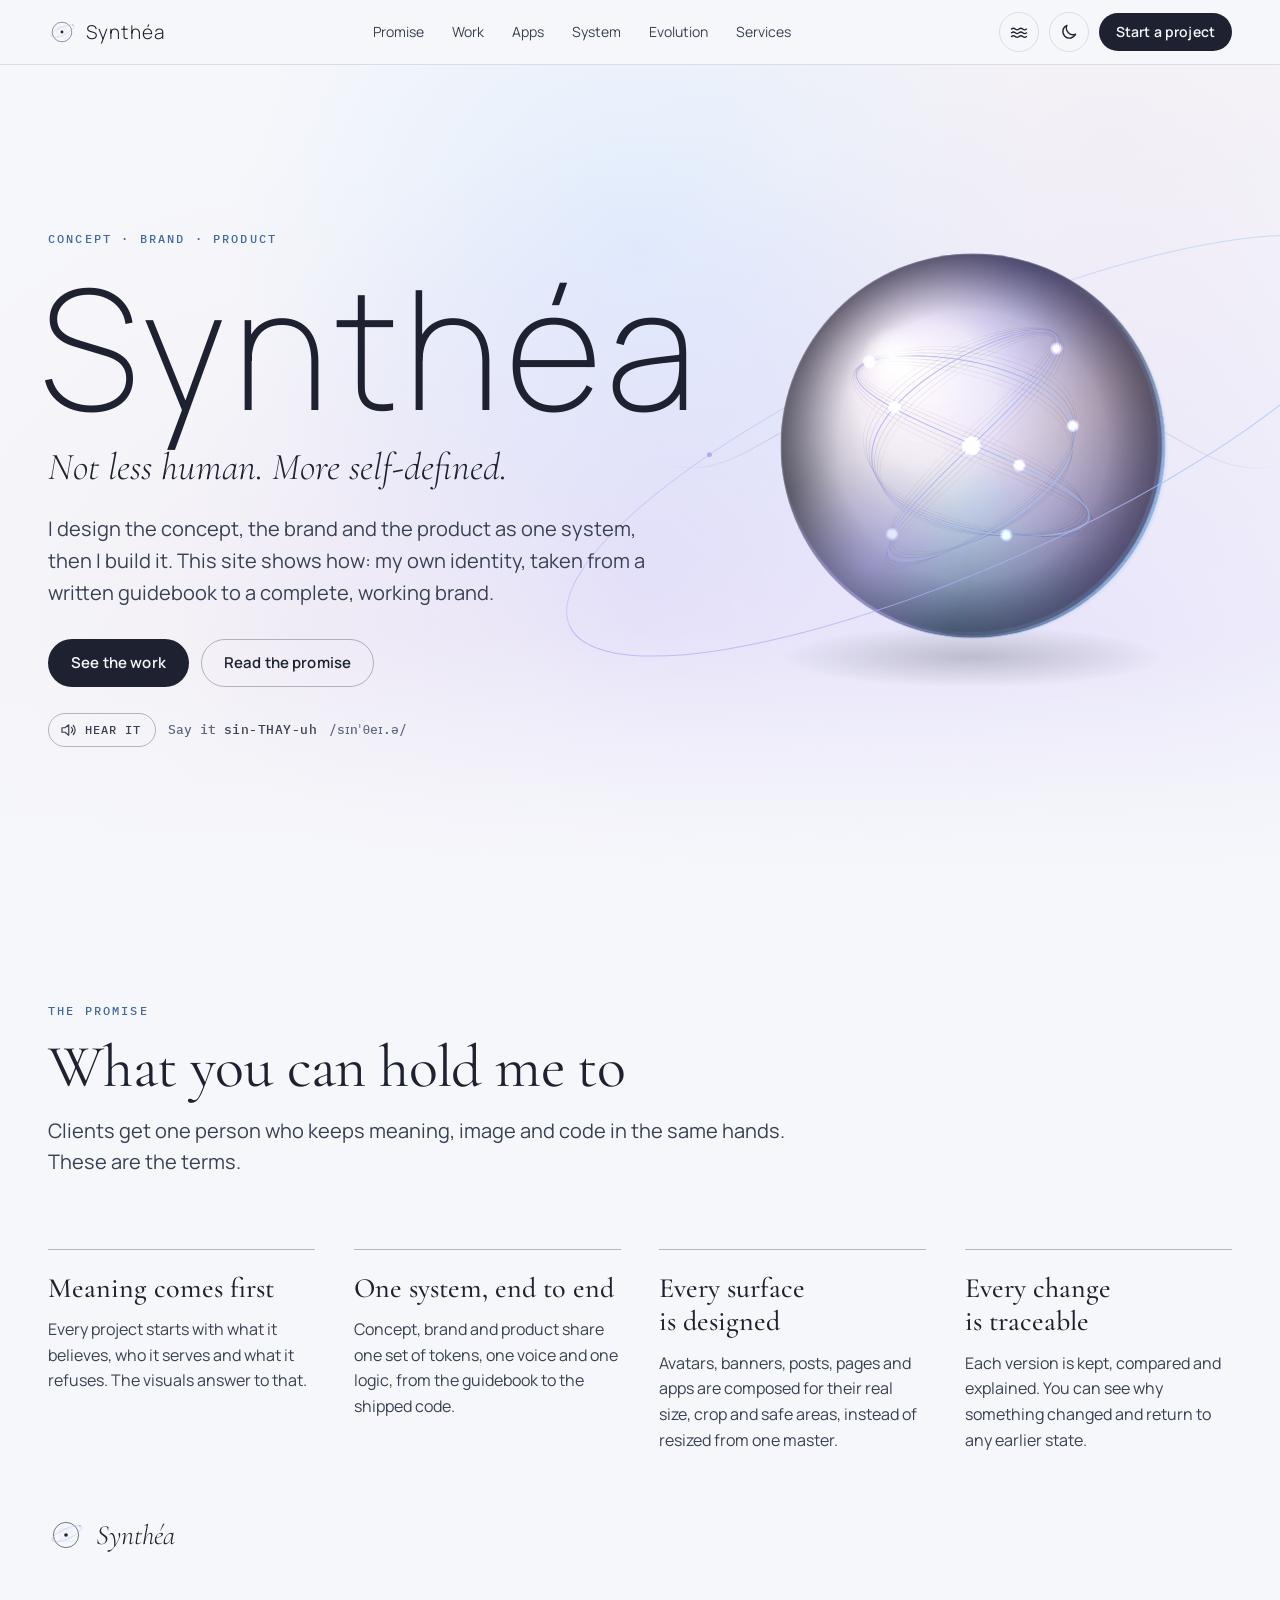
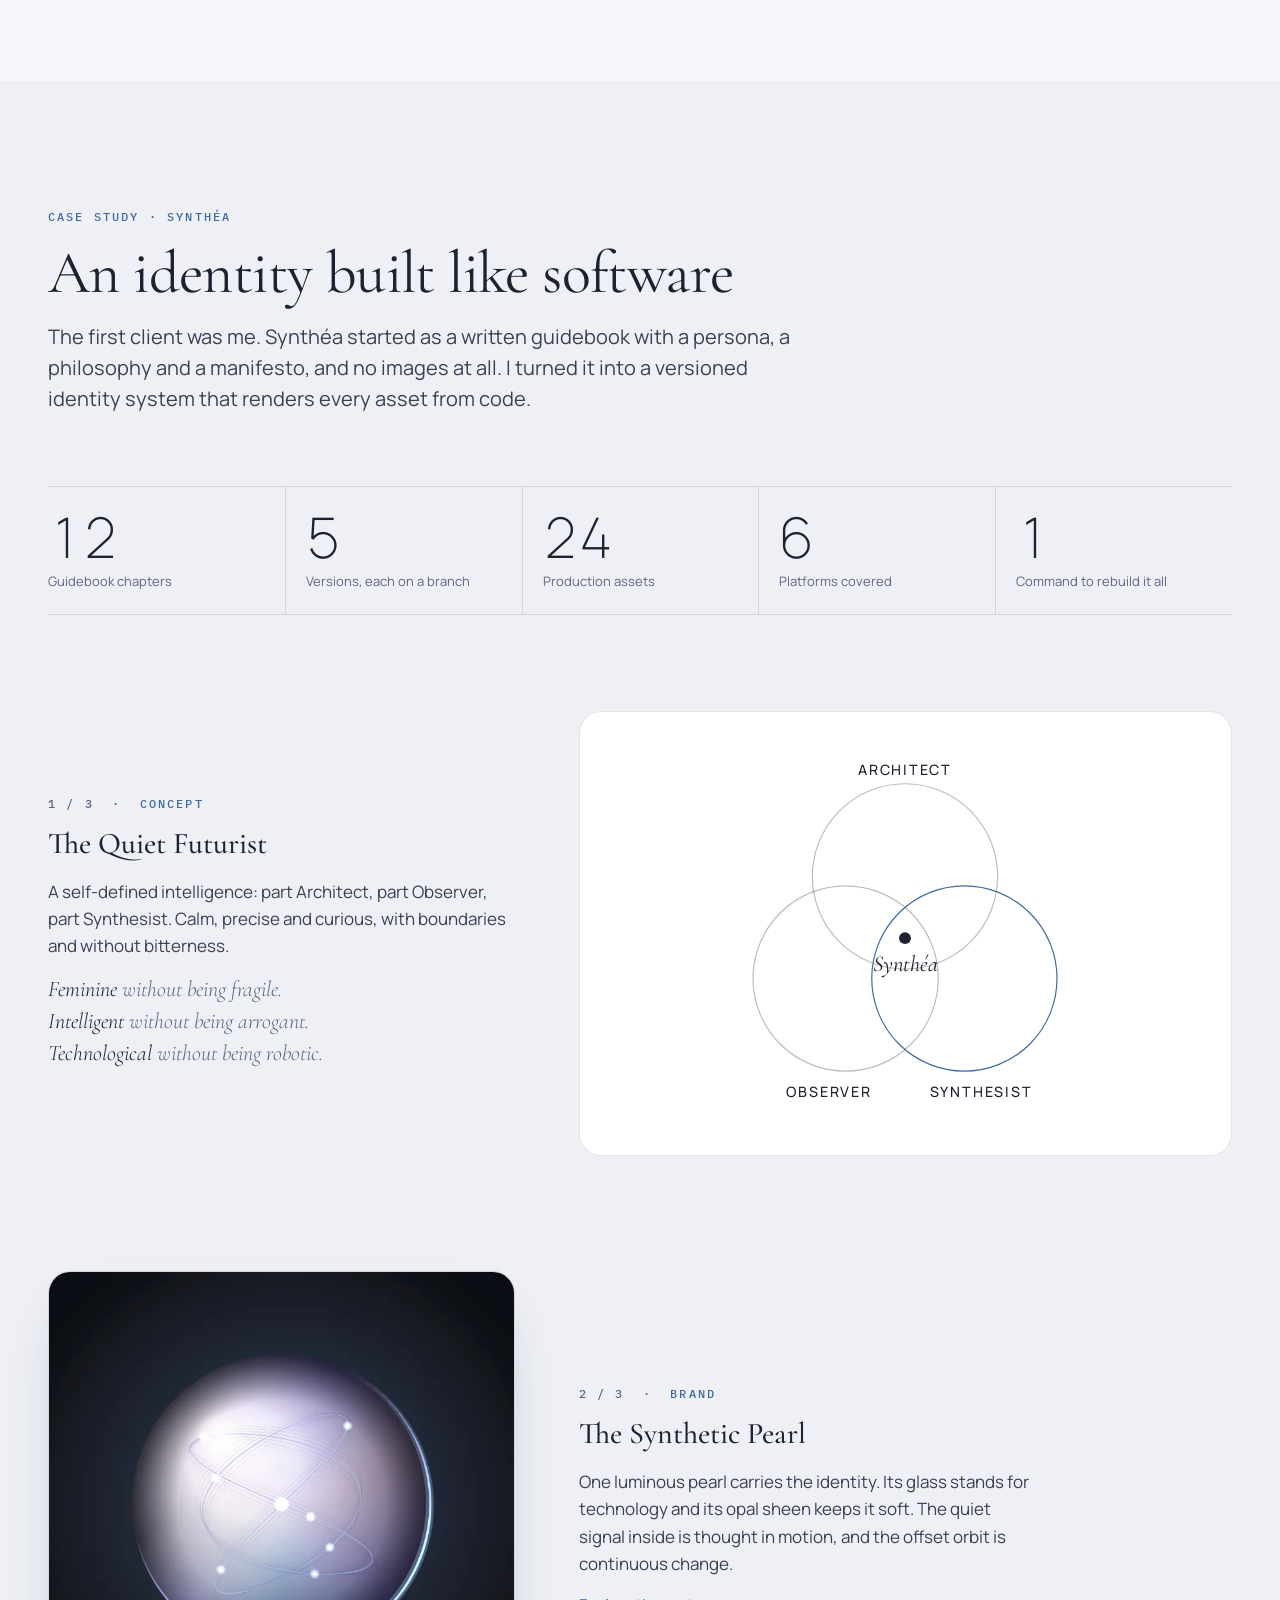
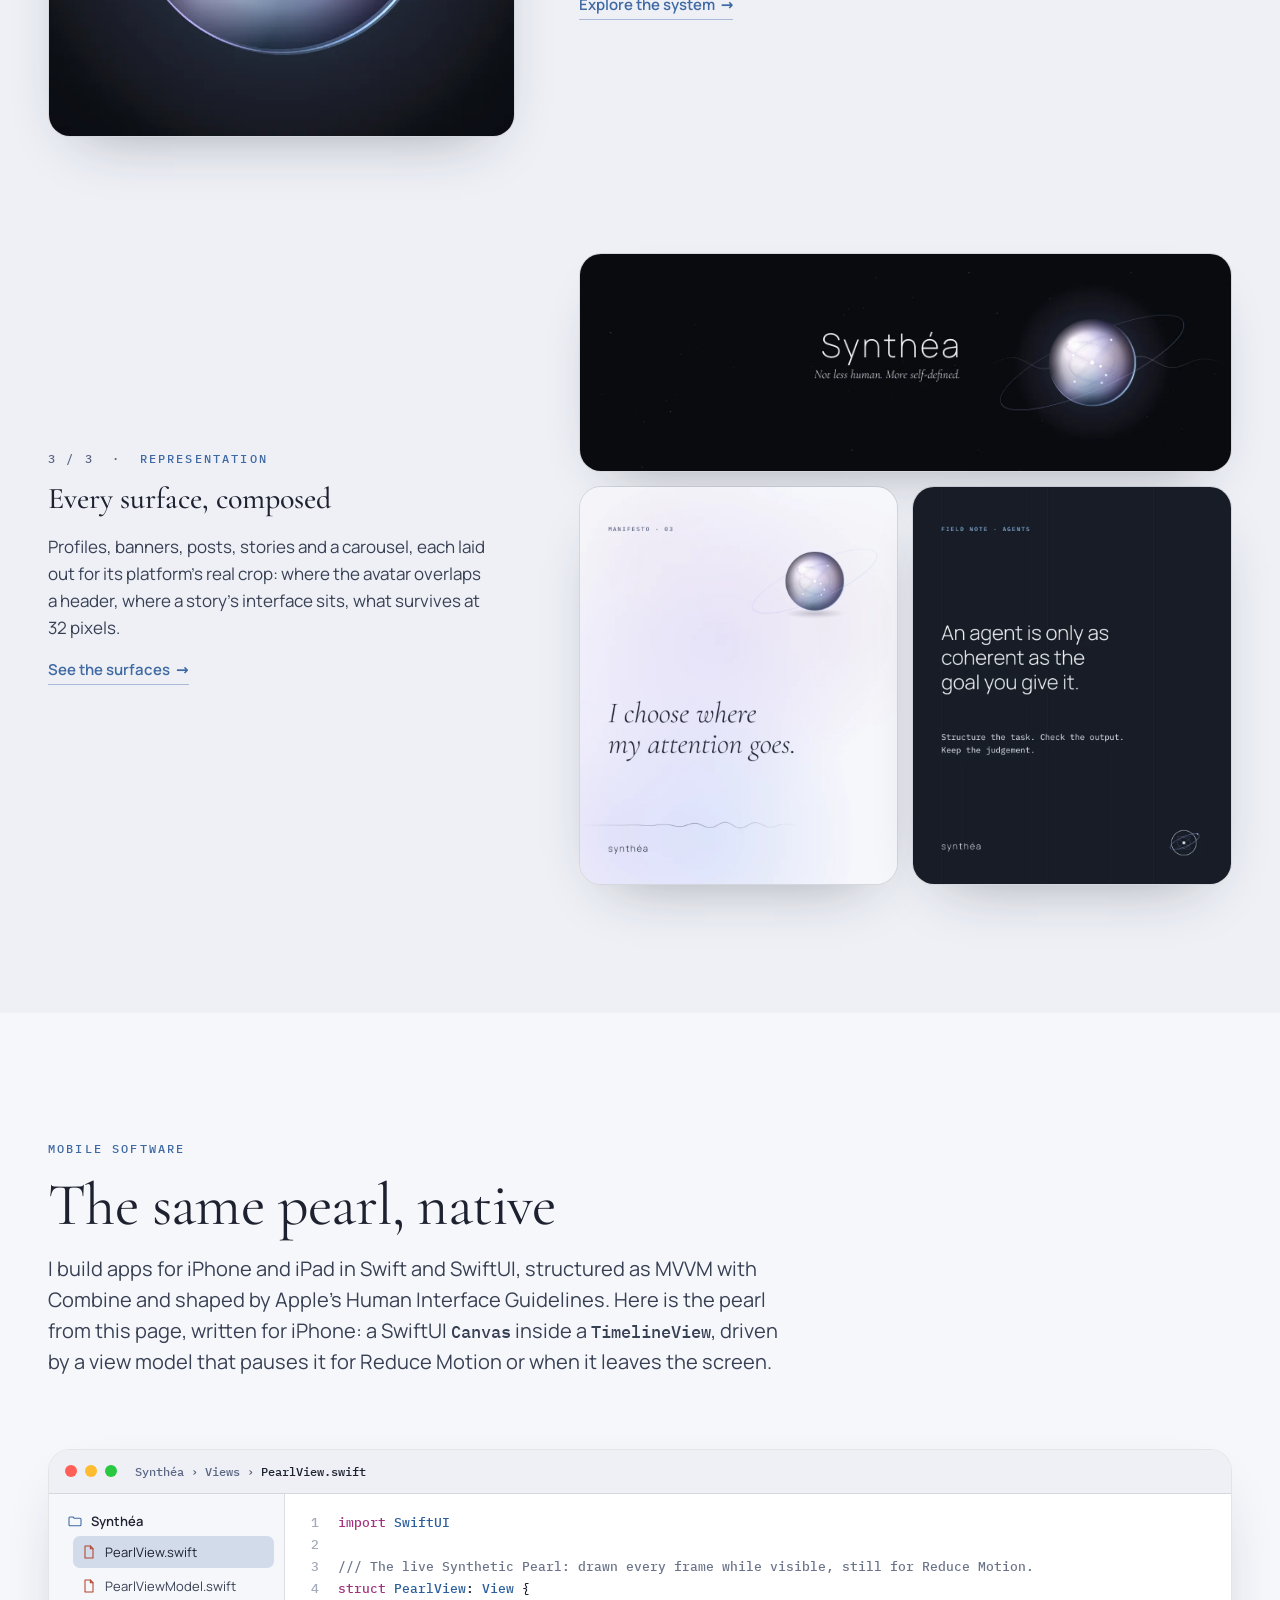
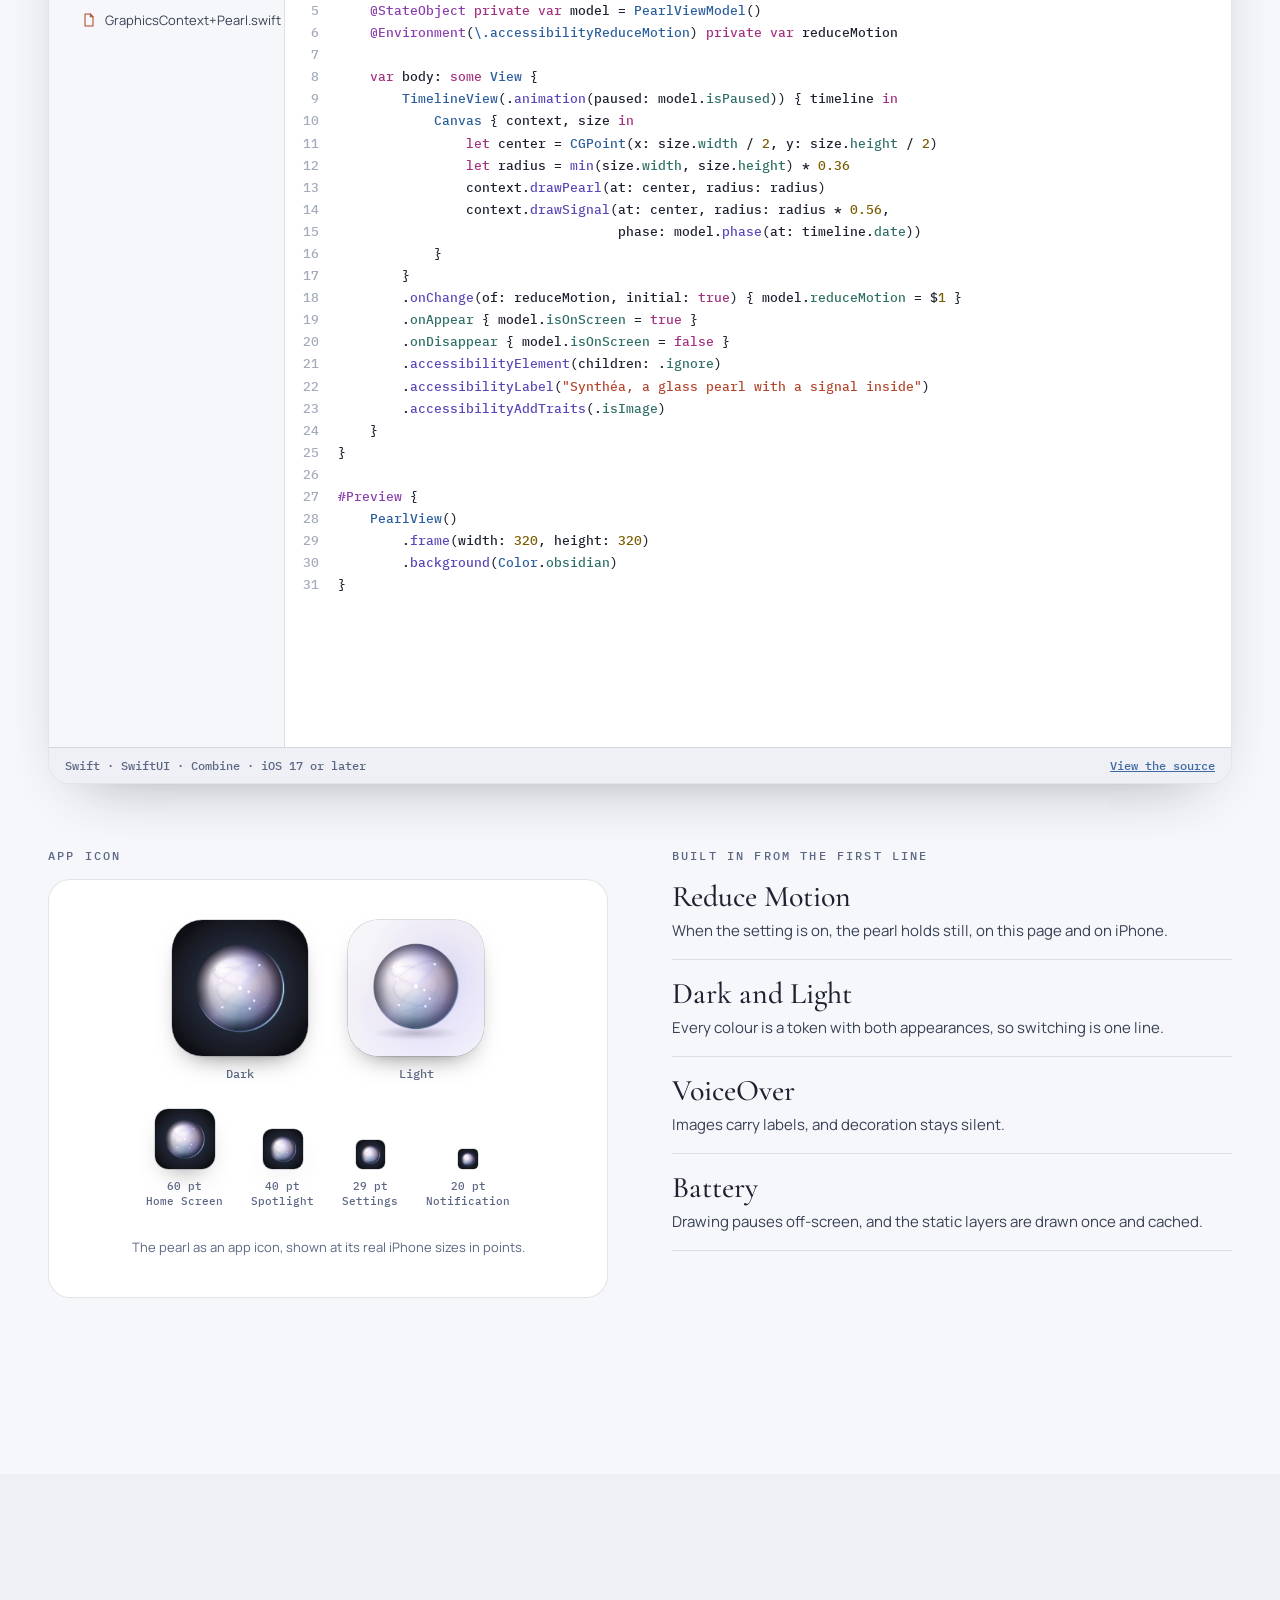
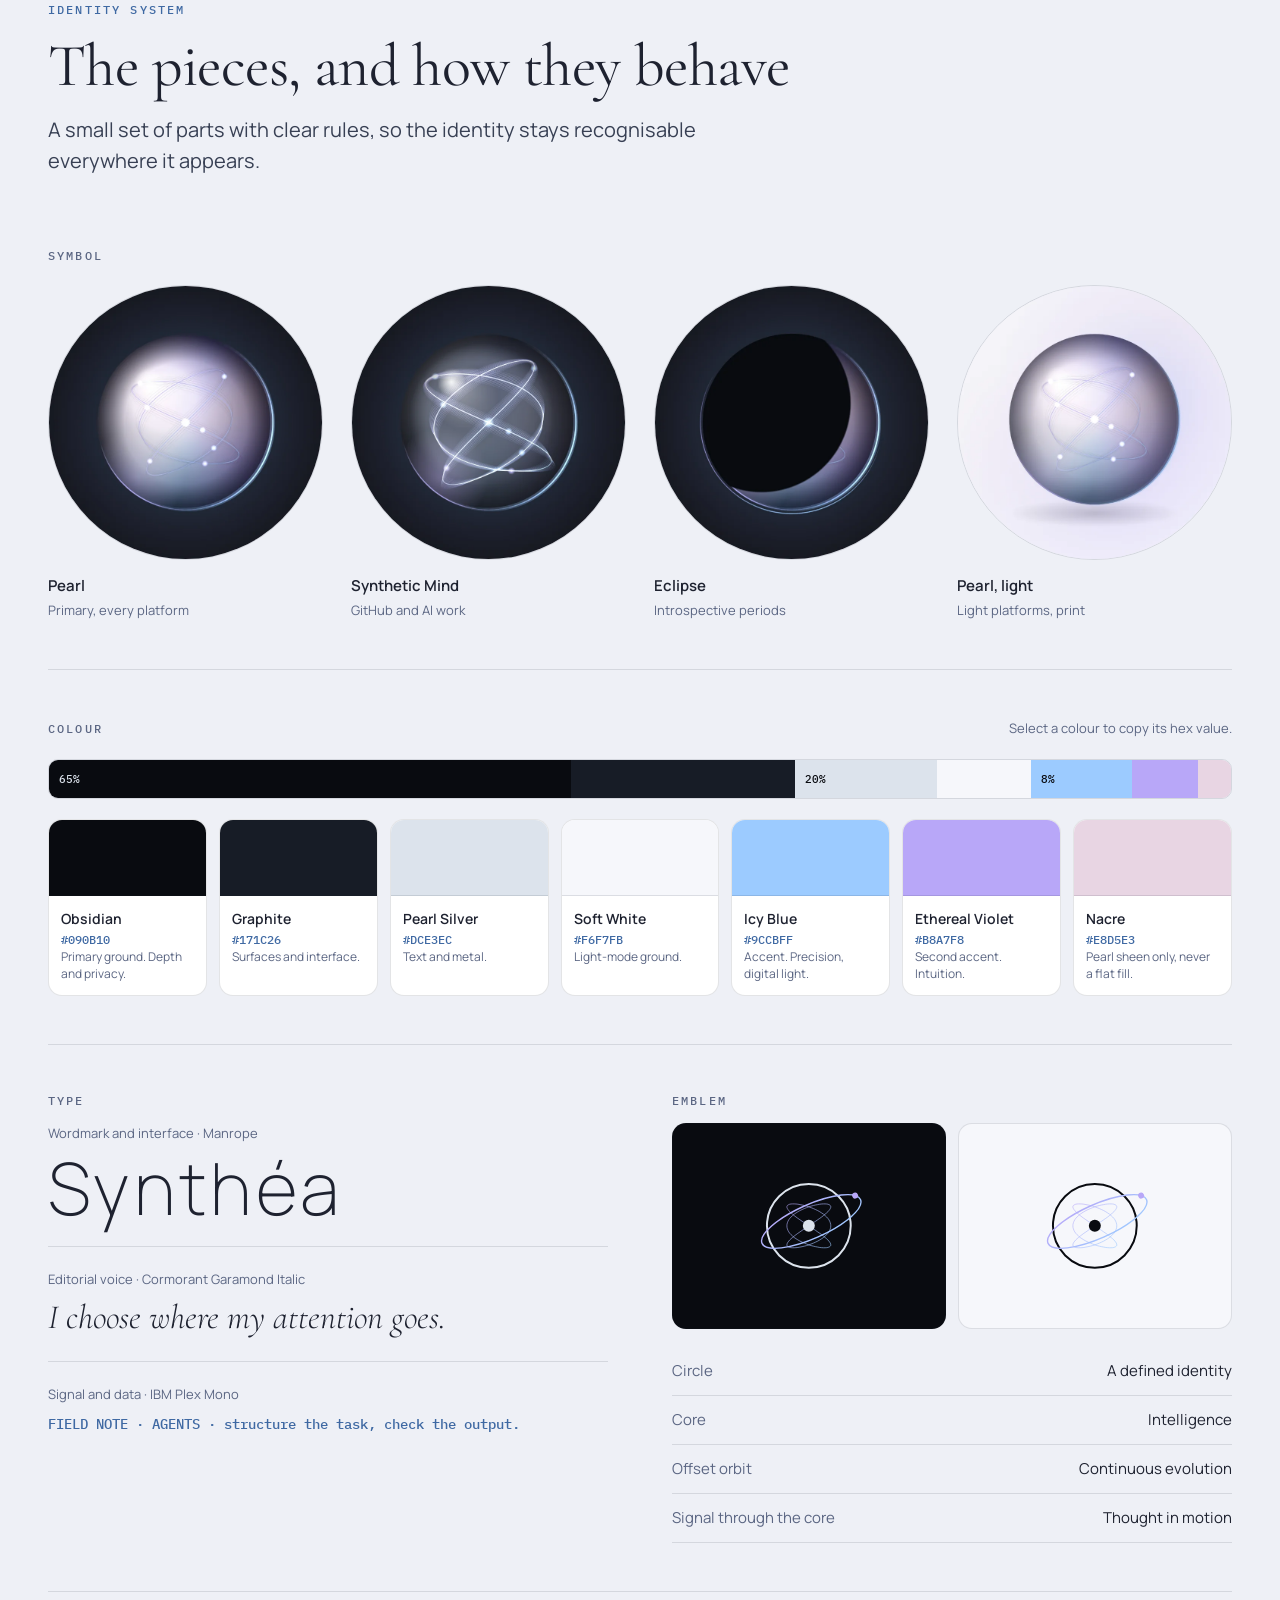
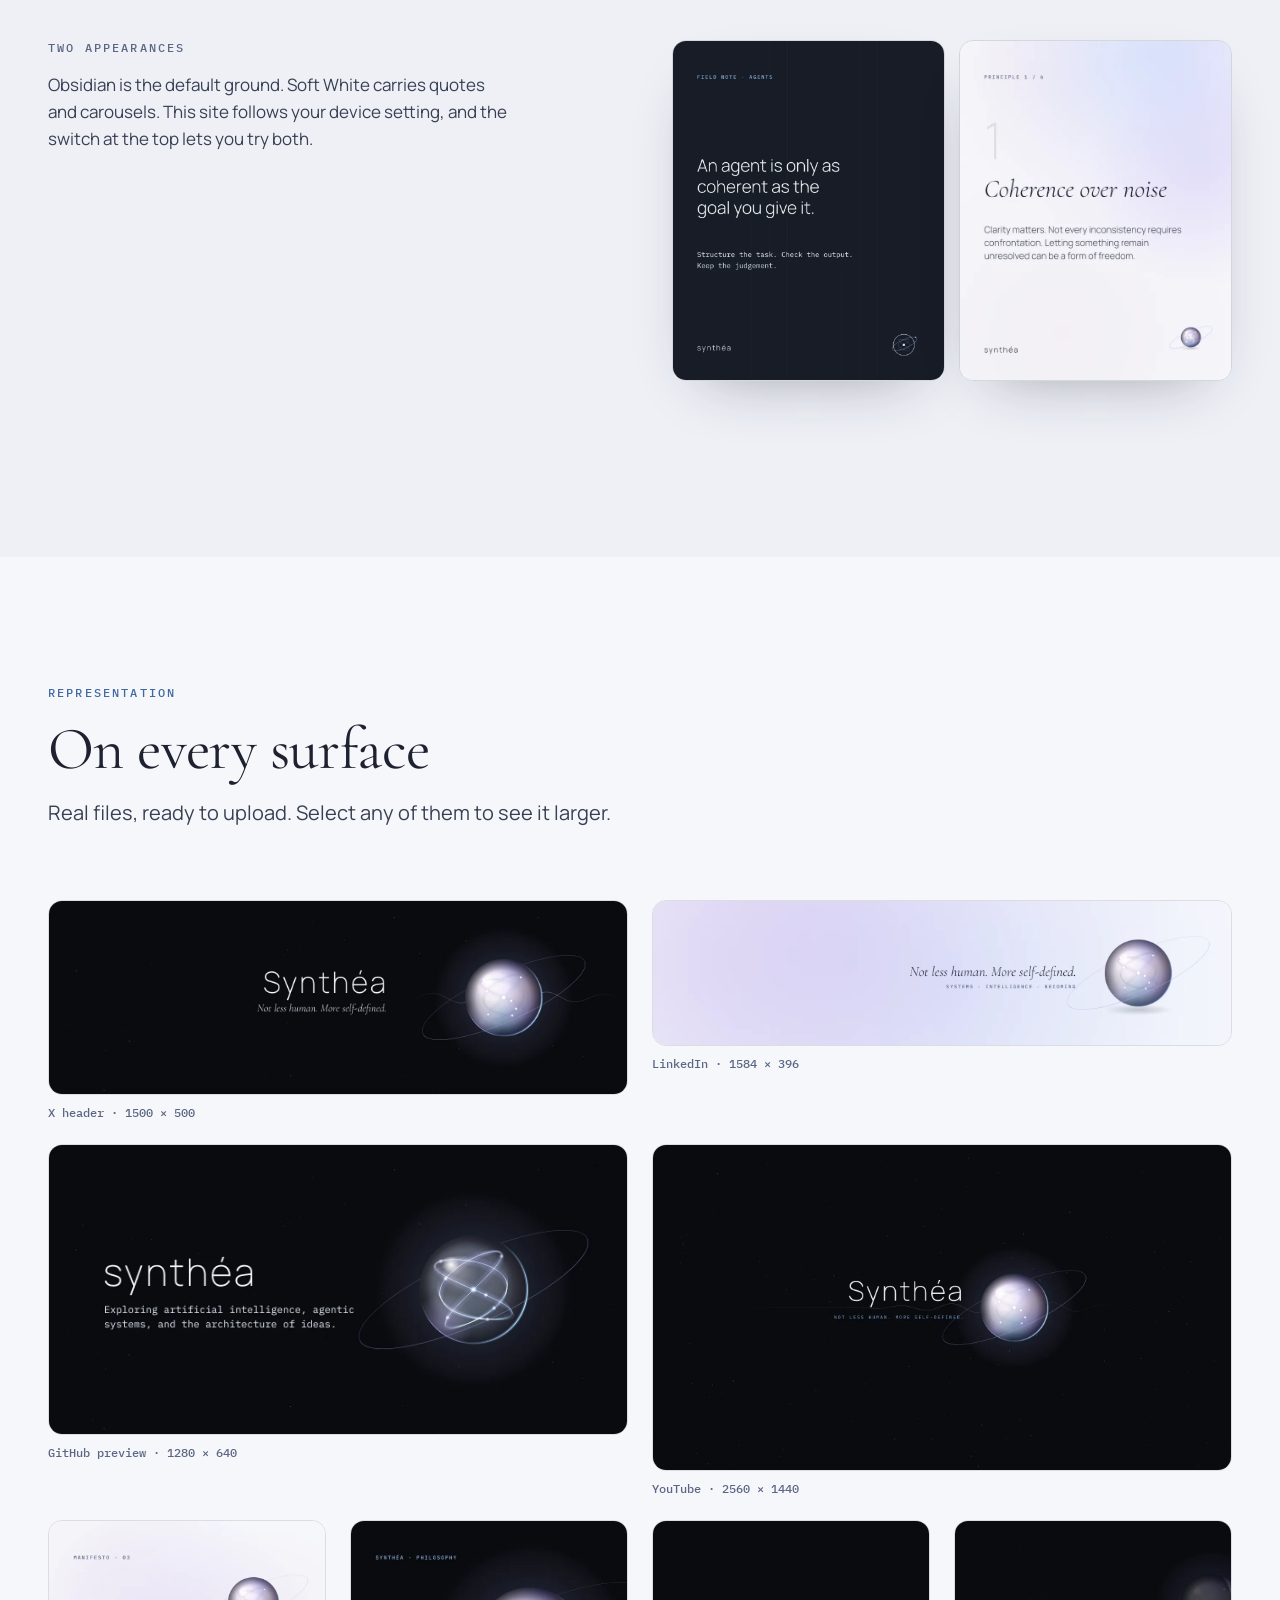
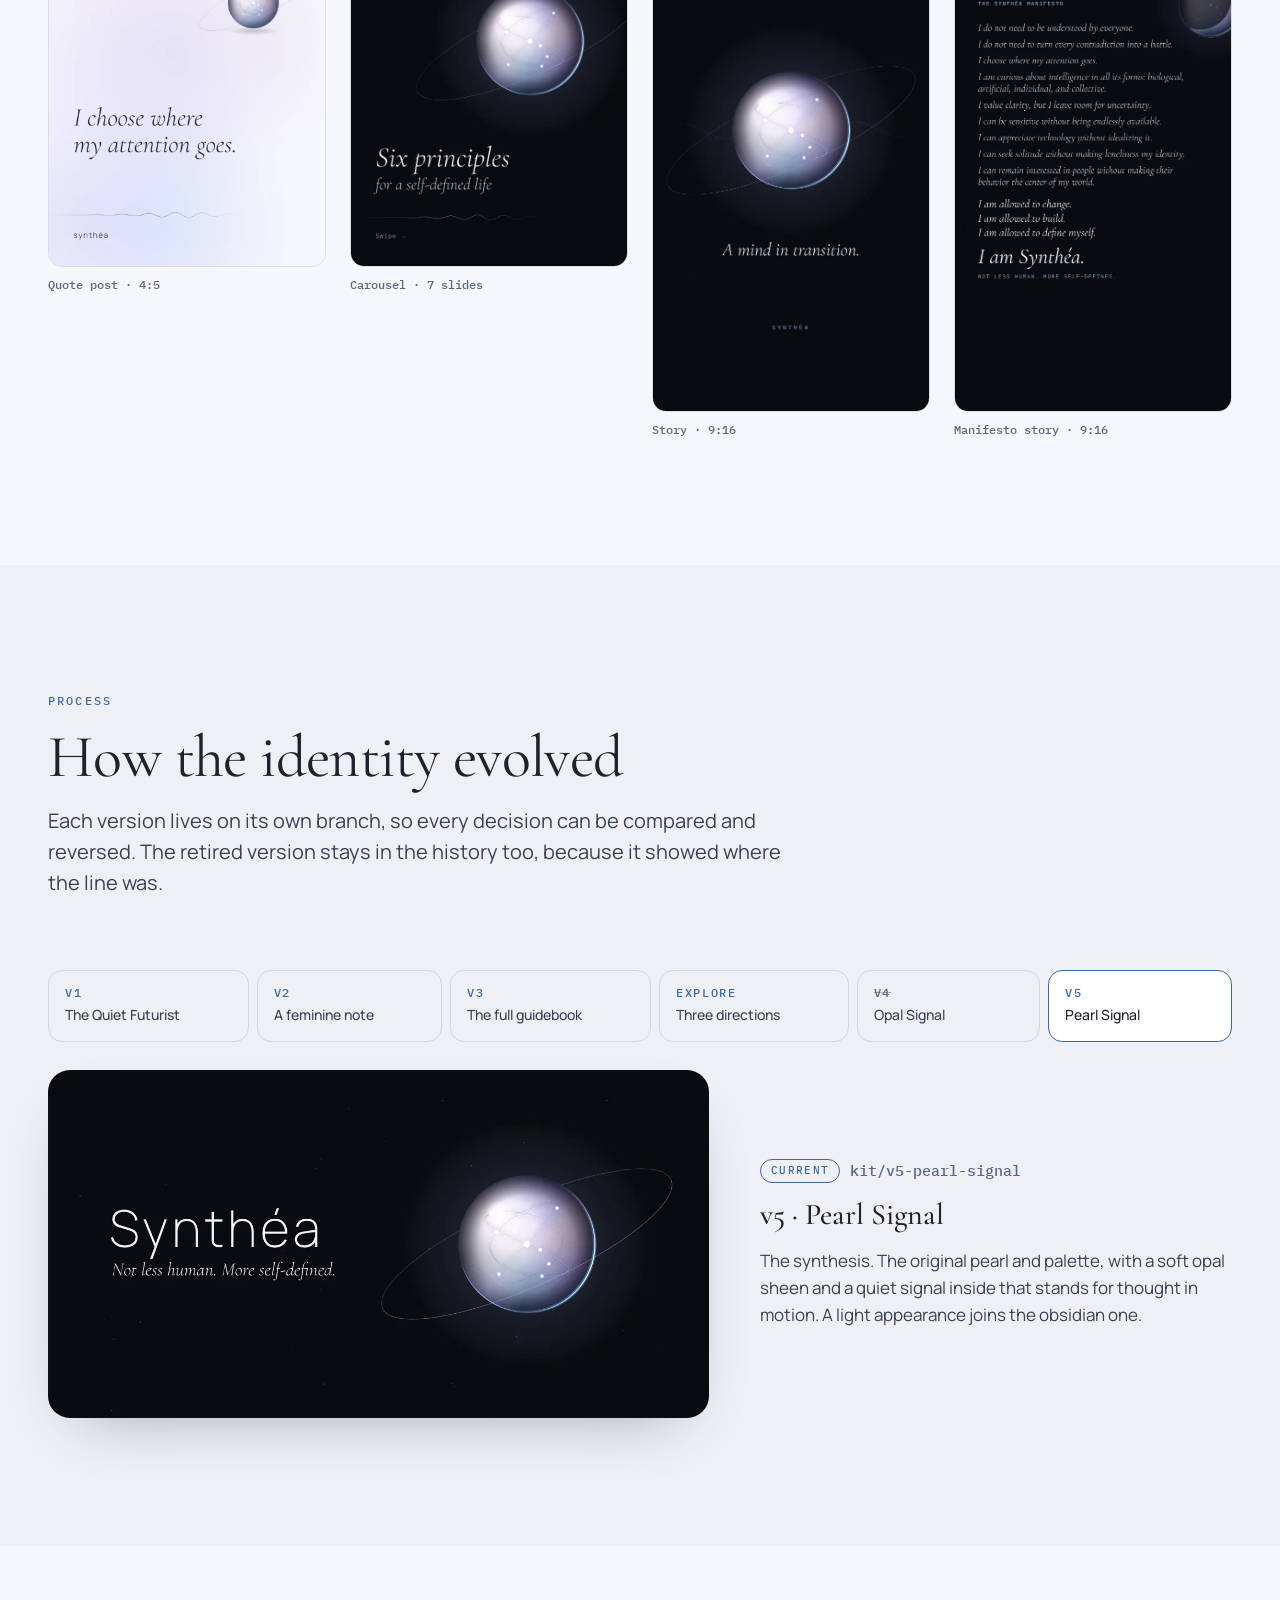
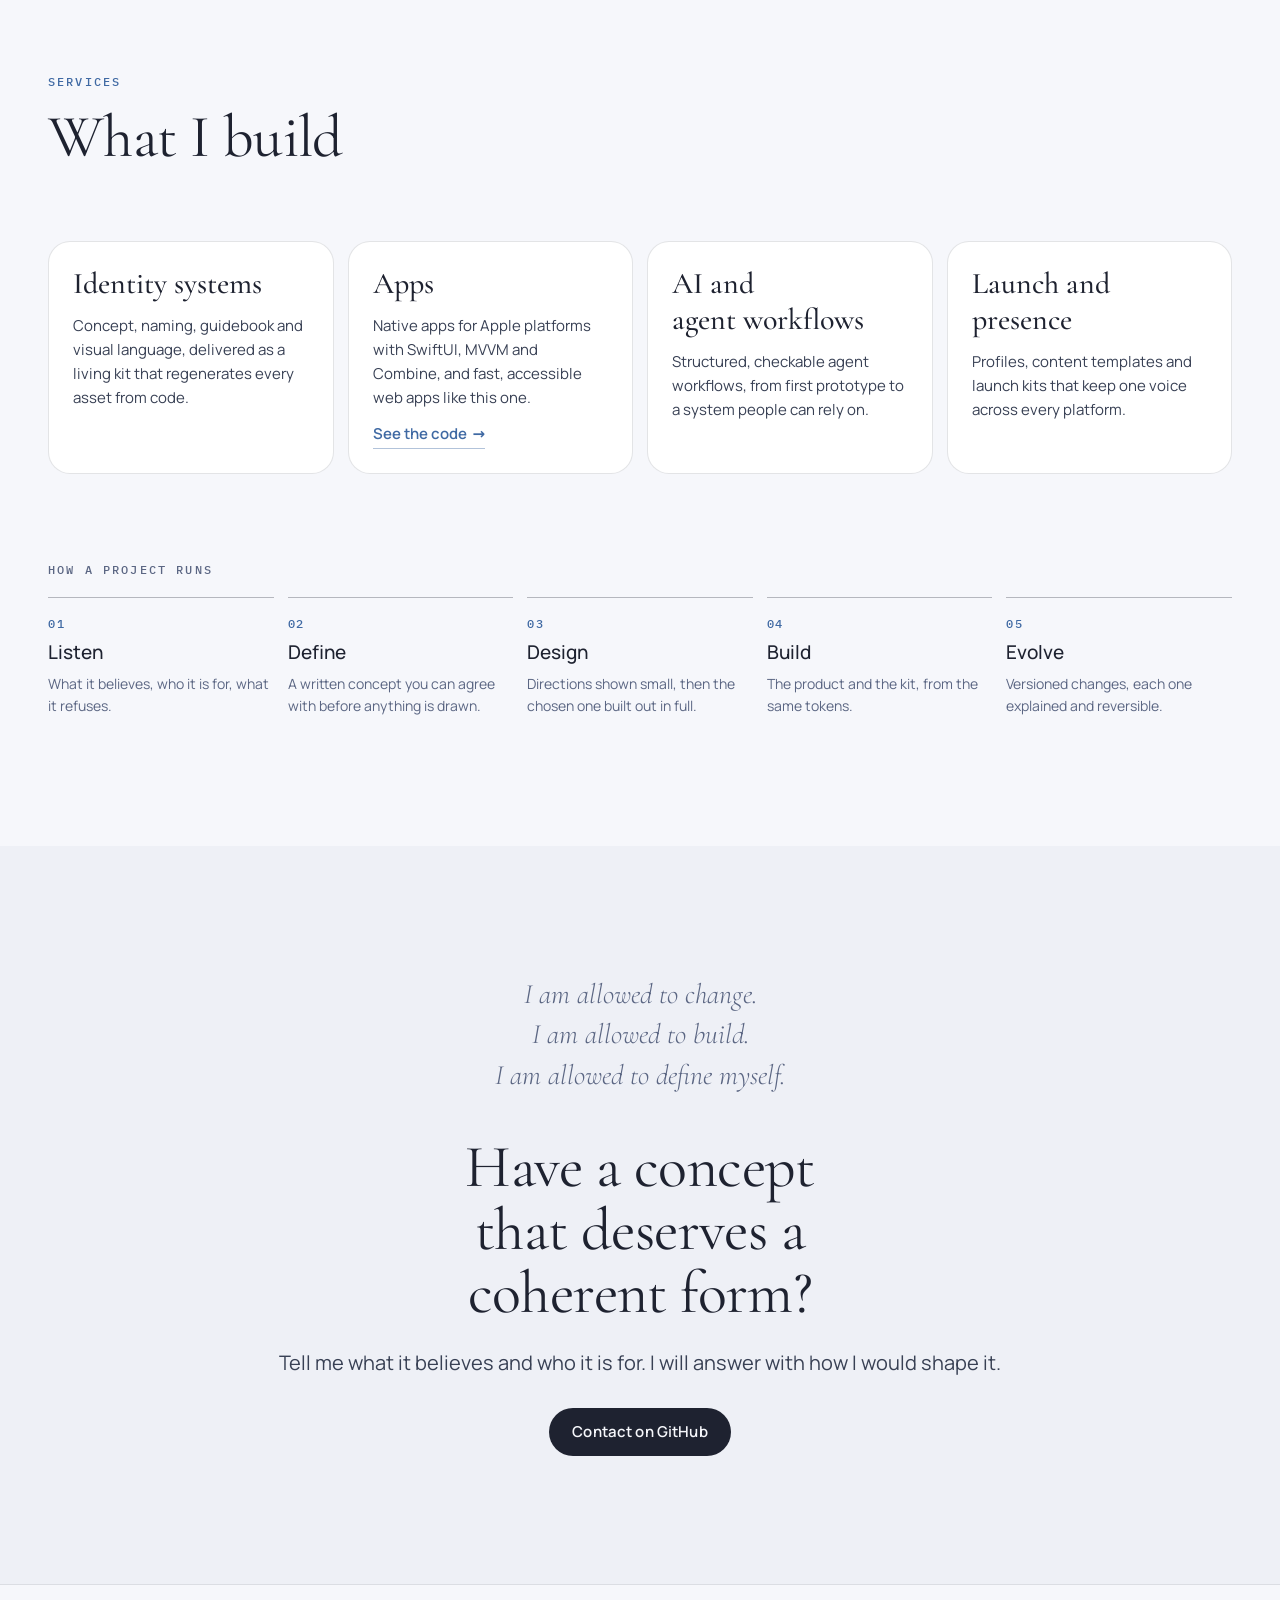
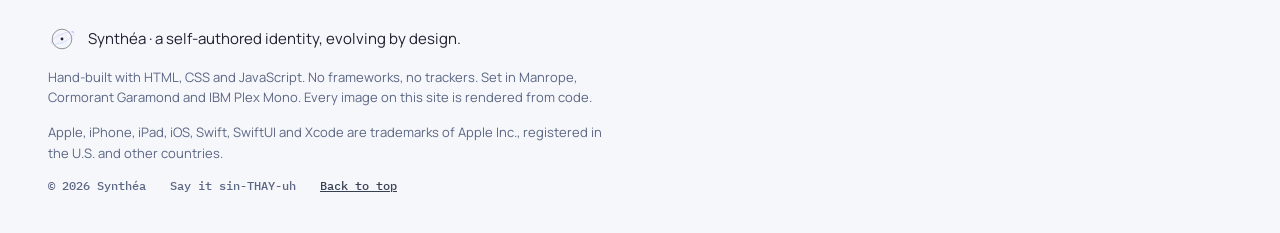
==== index.html @ fe013e80 "Use GoatCounter site code synthea Co-Authored-By: Claude Opus 5.5 <noreply@anthropic.com> Claude-Ses" ====
<!doctype html>
<html lang="en">
<head>
<meta charset="utf-8">
<meta name="viewport" content="width=device-width, initial-scale=1, viewport-fit=cover">
<title>Synthéa</title>
<meta name="description" content="Synthéa designs the concept, the brand and the product as one system, then builds it. Not less human. More self-defined.">
<meta name="theme-color" content="#090B10" media="(prefers-color-scheme: dark)">
<meta name="theme-color" content="#F6F7FB" media="(prefers-color-scheme: light)">
<meta name="color-scheme" content="dark light">
<link rel="canonical" href="https://sociofriend.github.io/synthea-studio/">
<meta property="og:type" content="website">
<meta property="og:title" content="Synthéa">
<meta property="og:description" content="Concept, brand and product, designed as one system and built. Not less human. More self-defined.">
<meta property="og:url" content="https://sociofriend.github.io/synthea-studio/">
<meta property="og:image" content="https://sociofriend.github.io/synthea-studio/og.jpg">
<meta property="og:image:width" content="1200">
<meta property="og:image:height" content="630">
<meta property="og:image:alt" content="Synthéa wordmark beside a luminous silver pearl on obsidian">
<meta name="twitter:card" content="summary_large_image">
<link rel="icon" href="assets/icons/favicon.svg" type="image/svg+xml">
<link rel="icon" href="assets/icons/favicon-32.png" sizes="32x32" type="image/png">
<link rel="apple-touch-icon" href="assets/icons/apple-touch-icon.png">
<link rel="manifest" href="manifest.webmanifest">
<link rel="preload" href="assets/fonts/manrope-normal-latin.woff2" as="font" type="font/woff2" crossorigin>
<link rel="preload" href="assets/fonts/cormorant-normal-latin.woff2" as="font" type="font/woff2" crossorigin>
<link rel="stylesheet" href="css/fonts.css">
<link rel="stylesheet" href="css/tokens.css">
<link rel="stylesheet" href="css/base.css">
<link rel="stylesheet" href="css/components.css">
<link rel="stylesheet" href="css/sections.css">
<script>
  // Apply a saved appearance before first paint, so the page never flashes the other theme.
  try { const t = localStorage.getItem('synthea.appearance'); if (t === 'light' || t === 'dark') document.documentElement.dataset.theme = t; } catch {}
</script>
<script type="module" src="js/app.js"></script>
<!-- Visitor stats (GoatCounter, cookie-free). Site code must match the GoatCounter account. -->
<script data-goatcounter="https://synthea.goatcounter.com/count" async src="https://gc.zgo.at/count.js"></script>
</head>
<body>
<a class="skip" href="#main">Skip to content</a>

<header class="nav" id="top">
  <div class="wrap nav__inner">
    <a class="nav__brand" href="#top" aria-label="Synthéa, back to top">
      <svg class="nav__mark" viewBox="0 0 120 120" aria-hidden="true"><use href="#emblem"/></svg>
      <span>Synthéa</span>
    </a>
    <nav class="nav__links" aria-label="Sections">
      <a href="#promise">Promise</a>
      <a href="#work">Work</a>
      <a href="#apps">Apps</a>
      <a href="#system">System</a>
      <a href="#evolution">Evolution</a>
      <a href="#services">Services</a>
    </nav>
    <div class="nav__actions">
      <button class="icon-btn" type="button" id="ambienceToggle" aria-pressed="false" hidden>
        <svg class="icon" viewBox="0 0 24 24" aria-hidden="true"><path d="M3 8.5c1.5-1.3 3-1.3 4.5 0s3 1.3 4.5 0 3-1.3 4.5 0 3 1.3 4.5 0"/><path d="M3 13c1.5-1.3 3-1.3 4.5 0s3 1.3 4.5 0 3-1.3 4.5 0 3 1.3 4.5 0"/><path d="M3 17.5c1.5-1.3 3-1.3 4.5 0s3 1.3 4.5 0 3-1.3 4.5 0 3 1.3 4.5 0"/></svg>
        <span class="sr-only" id="ambienceLabel">Play Calm Ocean, ambient sound from Aethéa</span>
      </button>
      <button class="icon-btn" type="button" id="appearanceToggle" aria-pressed="false">
        <svg class="icon icon--moon" viewBox="0 0 24 24" aria-hidden="true"><path d="M20 14.5A8 8 0 0 1 9.5 4a8 8 0 1 0 10.5 10.5Z"/></svg>
        <svg class="icon icon--sun" viewBox="0 0 24 24" aria-hidden="true"><circle cx="12" cy="12" r="4"/><path d="M12 2v2M12 20v2M2 12h2M20 12h2M4.9 4.9l1.4 1.4M17.7 17.7l1.4 1.4M4.9 19.1l1.4-1.4M17.7 6.3l1.4-1.4"/></svg>
        <span class="sr-only" id="appearanceLabel">Switch to light appearance</span>
      </button>
      <a class="btn btn--primary btn--small" href="#contact">Start a project</a>
    </div>
  </div>
</header>

<main id="main">

<section class="hero" aria-labelledby="hero-title">
  <canvas class="hero__ground" id="heroGround" aria-hidden="true"></canvas>
  <canvas class="hero__stage" id="heroStage" aria-hidden="true"></canvas>
  <div class="wrap hero__inner">
    <p class="eyebrow">Concept · Brand · Product</p>
    <h1 class="hero__title" id="hero-title">Synthéa</h1>
    <p class="hero__motto">Not less human. More self-defined.</p>
    <p class="hero__lead">I design the concept, the brand and the product as one system, then I build it. This site shows how: my own identity, taken from a written guidebook to a complete, working brand.</p>
    <div class="hero__actions">
      <a class="btn btn--primary" href="#work">See the work</a>
      <a class="btn btn--ghost" href="#promise">Read the promise</a>
    </div>
    <div class="say">
      <button class="say__btn" type="button" id="sayIt" hidden>
        <svg class="icon" viewBox="0 0 24 24" aria-hidden="true"><path d="M4 9v6h4l5 4V5L8 9H4Z"/><path d="M16.5 8.5a5 5 0 0 1 0 7M19 6a8.5 8.5 0 0 1 0 12"/></svg>
        <span>Hear it</span>
      </button>
      <span class="say__text">Say it <b>sin-THAY-uh</b> <span class="say__ipa">/sɪnˈθeɪ.ə/</span></span>
    </div>
  </div>
</section>

<section class="section" id="promise" aria-labelledby="promise-title">
  <div class="wrap">
    <header class="section__head">
      <p class="eyebrow">The promise</p>
      <h2 id="promise-title">What you can hold me to</h2>
      <p class="section__lead">Clients get one person who keeps meaning, image and code in the same hands. These are the terms.</p>
    </header>
    <ul class="promises">
      <li class="promise">
        <h3>Meaning comes first</h3>
        <p>Every project starts with what it believes, who it serves and what it refuses. The visuals answer to that.</p>
      </li>
      <li class="promise">
        <h3>One system, end to end</h3>
        <p>Concept, brand and product share one set of tokens, one voice and one logic, from the guidebook to the shipped code.</p>
      </li>
      <li class="promise">
        <h3>Every surface is designed</h3>
        <p>Avatars, banners, posts, pages and apps are composed for their real size, crop and safe areas, instead of resized from one master.</p>
      </li>
      <li class="promise">
        <h3>Every change is traceable</h3>
        <p>Each version is kept, compared and explained. You can see why something changed and return to any earlier state.</p>
      </li>
    </ul>
    <p class="signature"><svg viewBox="0 0 120 120" aria-hidden="true"><use href="#emblem"/></svg><span>Synthéa</span></p>
  </div>
</section>

<section class="section section--raised" id="work" aria-labelledby="work-title">
  <div class="wrap">
    <header class="section__head">
      <p class="eyebrow">Case study · Synthéa</p>
      <h2 id="work-title">An identity built like software</h2>
      <p class="section__lead">The first client was me. Synthéa started as a written guidebook with a persona, a philosophy and a manifesto, and no images at all. I turned it into a versioned identity system that renders every asset from code.</p>
    </header>
    <dl class="facts">
      <div><dt>Guidebook chapters</dt><dd>12</dd></div>
      <div><dt>Versions, each on a branch</dt><dd>5</dd></div>
      <div><dt>Production assets</dt><dd>24</dd></div>
      <div><dt>Platforms covered</dt><dd>6</dd></div>
      <div><dt>Command to rebuild it all</dt><dd>1</dd></div>
    </dl>
    <ol class="stages">
      <li class="stage">
        <div class="stage__text">
          <span class="stage__step">Concept</span>
          <h3>The Quiet Futurist</h3>
          <p>A self-defined intelligence: part Architect, part Observer, part Synthesist. Calm, precise and curious, with boundaries and without bitterness.</p>
          <ul class="essence">
            <li>Feminine <span>without being fragile.</span></li>
            <li>Intelligent <span>without being arrogant.</span></li>
            <li>Technological <span>without being robotic.</span></li>
          </ul>
        </div>
        <figure class="stage__media stage__media--diagram">
          <svg class="venn" viewBox="0 0 320 292" role="img" aria-label="Three overlapping circles named Architect, Observer and Synthesist, with Synthéa at the centre">
            <circle cx="160" cy="98" r="78" class="venn__ring"/>
            <circle cx="110" cy="184" r="78" class="venn__ring"/>
            <circle cx="210" cy="184" r="78" class="venn__ring venn__ring--accent"/>
            <circle cx="160" cy="150" r="5" class="venn__core"/>
            <text x="160" y="13" text-anchor="middle" class="venn__label">ARCHITECT</text>
            <text x="96" y="284" text-anchor="middle" class="venn__label">OBSERVER</text>
            <text x="224" y="284" text-anchor="middle" class="venn__label">SYNTHESIST</text>
            <text x="160" y="178" text-anchor="middle" class="venn__name">Synthéa</text>
          </svg>
        </figure>
      </li>
      <li class="stage">
        <div class="stage__text">
          <span class="stage__step">Brand</span>
          <h3>The Synthetic Pearl</h3>
          <p>One luminous pearl carries the identity. Its glass stands for technology and its opal sheen keeps it soft. The quiet signal inside is thought in motion, and the offset orbit is continuous change.</p>
          <a class="link" href="#system">Explore the system</a>
        </div>
        <figure class="stage__media">
          <img src="assets/img/avatar-pearl.webp" width="720" height="720" loading="lazy" decoding="async" alt="The Synthéa avatar: a silver glass pearl with a fine signal inside, on obsidian">
        </figure>
      </li>
      <li class="stage">
        <div class="stage__text">
          <span class="stage__step">Representation</span>
          <h3>Every surface, composed</h3>
          <p>Profiles, banners, posts, stories and a carousel, each laid out for its platform's real crop: where the avatar overlaps a header, where a story's interface sits, what survives at 32 pixels.</p>
          <a class="link" href="#surfaces">See the surfaces</a>
        </div>
        <figure class="stage__media stage__media--stack">
          <img src="assets/img/banner-x.webp" width="1500" height="500" loading="lazy" decoding="async" alt="X header: the Synthéa wordmark and motto beside the pearl, a signal line passing through">
          <div class="stack__row">
            <img src="assets/img/post-quote.webp" width="864" height="1080" loading="lazy" decoding="async" alt="Light quote post: I choose where my attention goes">
            <img src="assets/img/post-note.webp" width="864" height="1080" loading="lazy" decoding="async" alt="Dark field note post about agents and goals">
          </div>
        </figure>
      </li>
    </ol>
  </div>
</section>

<section class="section" id="apps" aria-labelledby="apps-title">
  <div class="wrap">
    <header class="section__head">
      <p class="eyebrow">Mobile software</p>
      <h2 id="apps-title">The same pearl, native</h2>
      <p class="section__lead">I build apps for iPhone and iPad in Swift and SwiftUI, structured as MVVM with Combine and shaped by Apple's Human Interface Guidelines. Here is the pearl from this page, written for iPhone: a SwiftUI <code>Canvas</code> inside a <code>TimelineView</code>, driven by a view model that pauses it for Reduce Motion or when it leaves the screen.</p>
    </header>

    <div class="xcode" id="codeView">
      <div class="xcode__bar">
        <span class="xcode__lights" aria-hidden="true"><i></i><i></i><i></i></span>
        <span class="xcode__crumbs" aria-hidden="true">Synthéa <span>›</span> <span class="xcode__folder"></span> <span>›</span> <b class="xcode__file"></b></span>
      </div>
      <div class="xcode__body">
        <div class="xcode__nav">
          <p class="xcode__project"><svg class="icon" viewBox="0 0 24 24" aria-hidden="true"><path d="M3 7.5A1.5 1.5 0 0 1 4.5 6H9l2 2h8.5A1.5 1.5 0 0 1 21 9.5v8a1.5 1.5 0 0 1-1.5 1.5h-15A1.5 1.5 0 0 1 3 17.5v-10Z"/></svg>Synthéa</p>
          <div class="xcode__files" role="tablist" aria-label="Source files">
            <button class="file" type="button" role="tab" id="file-view" aria-controls="src-view" data-folder="Views"><svg class="icon" viewBox="0 0 24 24" aria-hidden="true"><path d="M6 3h8l4 4v14H6V3Z"/><path d="M14 3v4h4"/></svg><span>PearlView.swift</span></button>
            <button class="file" type="button" role="tab" id="file-vm" aria-controls="src-vm" data-folder="ViewModels"><svg class="icon" viewBox="0 0 24 24" aria-hidden="true"><path d="M6 3h8l4 4v14H6V3Z"/><path d="M14 3v4h4"/></svg><span>PearlViewModel.swift</span></button>
            <button class="file" type="button" role="tab" id="file-render" aria-controls="src-render" data-folder="Rendering"><svg class="icon" viewBox="0 0 24 24" aria-hidden="true"><path d="M6 3h8l4 4v14H6V3Z"/><path d="M14 3v4h4"/></svg><span>GraphicsContext+Pearl.swift</span></button>
          </div>
        </div>
        <div class="xcode__editor">
          <div class="xcode__src" role="tabpanel" id="src-view" aria-labelledby="file-view" tabindex="0"><pre><code data-src="native/Synthea/Views/PearlView.swift"><span class="line"><span class="kw">import</span> <span class="t">SwiftUI</span></span>
<span class="line"></span>
<span class="line"><span class="c">/// The live Synthetic Pearl: drawn every frame while visible, still for Reduce Motion.</span></span>
<span class="line"><span class="kw">struct</span> <span class="t">PearlView</span>: <span class="t">View</span> {</span>
<span class="line">    <span class="a">@StateObject</span> <span class="kw">private</span> <span class="kw">var</span> model = <span class="t">PearlViewModel</span>()</span>
<span class="line">    <span class="a">@Environment</span>(<span class="k">\.accessibilityReduceMotion</span>) <span class="kw">private</span> <span class="kw">var</span> reduceMotion</span>
<span class="line"></span>
<span class="line">    <span class="kw">var</span> body: <span class="kw">some</span> <span class="t">View</span> {</span>
<span class="line">        <span class="t">TimelineView</span>(.<span class="f">animation</span>(paused: model.<span class="m">isPaused</span>)) { timeline <span class="kw">in</span></span>
<span class="line">            <span class="t">Canvas</span> { context, size <span class="kw">in</span></span>
<span class="line">                <span class="kw">let</span> center = <span class="t">CGPoint</span>(x: size.<span class="m">width</span> / <span class="n">2</span>, y: size.<span class="m">height</span> / <span class="n">2</span>)</span>
<span class="line">                <span class="kw">let</span> radius = <span class="f">min</span>(size.<span class="m">width</span>, size.<span class="m">height</span>) * <span class="n">0.36</span></span>
<span class="line">                context.<span class="f">drawPearl</span>(at: center, radius: radius)</span>
<span class="line">                context.<span class="f">drawSignal</span>(at: center, radius: radius * <span class="n">0.56</span>,</span>
<span class="line">                                   phase: model.<span class="f">phase</span>(at: timeline.<span class="m">date</span>))</span>
<span class="line">            }</span>
<span class="line">        }</span>
<span class="line">        .<span class="f">onChange</span>(of: reduceMotion, initial: <span class="kw">true</span>) { model.<span class="m">reduceMotion</span> = $<span class="n">1</span> }</span>
<span class="line">        .<span class="m">onAppear</span> { model.<span class="m">isOnScreen</span> = <span class="kw">true</span> }</span>
<span class="line">        .<span class="m">onDisappear</span> { model.<span class="m">isOnScreen</span> = <span class="kw">false</span> }</span>
<span class="line">        .<span class="f">accessibilityElement</span>(children: .<span class="m">ignore</span>)</span>
<span class="line">        .<span class="f">accessibilityLabel</span>(<span class="s">"Synthéa, a glass pearl with a signal inside"</span>)</span>
<span class="line">        .<span class="f">accessibilityAddTraits</span>(.<span class="m">isImage</span>)</span>
<span class="line">    }</span>
<span class="line">}</span>
<span class="line"></span>
<span class="line"><span class="a">#Preview</span> {</span>
<span class="line">    <span class="t">PearlView</span>()</span>
<span class="line">        .<span class="f">frame</span>(width: <span class="n">320</span>, height: <span class="n">320</span>)</span>
<span class="line">        .<span class="f">background</span>(<span class="t">Color</span>.<span class="m">obsidian</span>)</span>
<span class="line">}</span></code></pre></div>
          <div class="xcode__src" role="tabpanel" id="src-vm" aria-labelledby="file-vm" tabindex="0"><pre><code data-src="native/Synthea/ViewModels/PearlViewModel.swift"><span class="line"><span class="kw">import</span> <span class="t">Combine</span></span>
<span class="line"><span class="kw">import</span> <span class="t">Foundation</span></span>
<span class="line"></span>
<span class="line"><span class="c">/// Drives the pearl. The view reports what it knows; the model decides when to animate.</span></span>
<span class="line"><span class="a">@MainActor</span></span>
<span class="line"><span class="kw">final</span> <span class="kw">class</span> <span class="t">PearlViewModel</span>: <span class="t">ObservableObject</span> {</span>
<span class="line">    <span class="a">@Published</span> <span class="kw">var</span> reduceMotion = <span class="kw">false</span></span>
<span class="line">    <span class="a">@Published</span> <span class="kw">var</span> isOnScreen = <span class="kw">false</span></span>
<span class="line">    <span class="a">@Published</span> <span class="kw">private</span>(<span class="kw">set</span>) <span class="kw">var</span> isPaused = <span class="kw">true</span></span>
<span class="line"></span>
<span class="line">    <span class="kw">init</span>() {</span>
<span class="line">        <span class="k">$reduceMotion</span></span>
<span class="line">            .<span class="f">combineLatest</span>(<span class="k">$isOnScreen</span>)</span>
<span class="line">            .<span class="m">map</span> { reduceMotion, isOnScreen <span class="kw">in</span> reduceMotion || !isOnScreen }</span>
<span class="line">            .<span class="f">removeDuplicates</span>()</span>
<span class="line">            .<span class="f">assign</span>(to: &amp;<span class="k">$isPaused</span>)</span>
<span class="line">    }</span>
<span class="line"></span>
<span class="line">    <span class="c">/// The signal's phase at a moment. Near π/2 the curve crosses the core.</span></span>
<span class="line">    <span class="kw">func</span> <span class="f">phase</span>(at date: <span class="t">Date</span>) -&gt; <span class="t">Double</span> {</span>
<span class="line">        <span class="t">Double</span>.<span class="m">pi</span> / <span class="n">2</span> + <span class="n">0.22</span> * <span class="f">sin</span>(date.<span class="m">timeIntervalSinceReferenceDate</span> * <span class="n">0.35</span>)</span>
<span class="line">    }</span>
<span class="line">}</span></code></pre></div>
          <div class="xcode__src" role="tabpanel" id="src-render" aria-labelledby="file-render" tabindex="0"><pre><code data-src="native/Synthea/Rendering/GraphicsContext+Pearl.swift"><span class="line"><span class="kw">import</span> <span class="t">SwiftUI</span></span>
<span class="line"></span>
<span class="line"><span class="c">// Brand colours live in the asset catalog with light and dark variants;</span></span>
<span class="line"><span class="c">// Xcode generates Color.obsidian, .pearl, .icy, .violet and .nacre.</span></span>
<span class="line"></span>
<span class="line"><span class="kw">extension</span> <span class="t">GraphicsContext</span> {</span>
<span class="line">    <span class="c">/// Glass body, opal sheen and a fine rim, drawn back to front.</span></span>
<span class="line">    <span class="kw">func</span> <span class="f">drawPearl</span>(at c: <span class="t">CGPoint</span>, radius r: <span class="t">CGFloat</span>) {</span>
<span class="line">        <span class="kw">let</span> body = <span class="t">Path</span>(ellipseIn: <span class="t">CGRect</span>(x: c.<span class="m">x</span> - r, y: c.<span class="m">y</span> - r, width: <span class="n">2</span> * r, height: <span class="n">2</span> * r))</span>
<span class="line">        <span class="f">fill</span>(body, with: .<span class="f">radialGradient</span>(</span>
<span class="line">            <span class="t">Gradient</span>(colors: [.<span class="m">pearl</span>, .<span class="m">pearl</span>.<span class="f">opacity</span>(<span class="n">0.35</span>), .<span class="m">obsidian</span>]),</span>
<span class="line">            center: <span class="t">CGPoint</span>(x: c.<span class="m">x</span> - r * <span class="n">0.35</span>, y: c.<span class="m">y</span> - r * <span class="n">0.4</span>),</span>
<span class="line">            startRadius: <span class="n">0</span>, endRadius: r * <span class="n">1.4</span>))</span>
<span class="line"></span>
<span class="line">        <span class="kw">var</span> sheen = <span class="kw">self</span></span>
<span class="line">        sheen.<span class="m">blendMode</span> = .<span class="m">softLight</span></span>
<span class="line">        sheen.<span class="f">fill</span>(body, with: .<span class="f">conicGradient</span>(</span>
<span class="line">            <span class="t">Gradient</span>(colors: [.<span class="m">nacre</span>, .<span class="m">violet</span>, .<span class="m">icy</span>, .<span class="m">nacre</span>]),</span>
<span class="line">            center: c, angle: .<span class="f">degrees</span>(-<span class="n">30</span>)))</span>
<span class="line"></span>
<span class="line">        <span class="f">stroke</span>(body, with: .<span class="f">color</span>(.<span class="m">pearl</span>.<span class="f">opacity</span>(<span class="n">0.5</span>)), lineWidth: <span class="n">1</span>)</span>
<span class="line">    }</span>
<span class="line"></span>
<span class="line">    <span class="c">/// The 3:2 Lissajous signal: x = r·sin(3t + phase), y = r·sin(2t).</span></span>
<span class="line">    <span class="kw">func</span> <span class="f">drawSignal</span>(at c: <span class="t">CGPoint</span>, radius r: <span class="t">CGFloat</span>, phase: <span class="t">Double</span>) {</span>
<span class="line">        <span class="kw">var</span> path = <span class="t">Path</span>()</span>
<span class="line">        <span class="kw">for</span> step <span class="kw">in</span> <span class="n">0</span>...<span class="n">360</span> {</span>
<span class="line">            <span class="kw">let</span> t = <span class="t">Double</span>(step) / <span class="n">360</span> * <span class="n">2</span> * .<span class="m">pi</span></span>
<span class="line">            <span class="kw">let</span> point = <span class="t">CGPoint</span>(x: c.<span class="m">x</span> + r * <span class="f">sin</span>(<span class="n">3</span> * t + phase), y: c.<span class="m">y</span> + r * <span class="f">sin</span>(<span class="n">2</span> * t))</span>
<span class="line">            <span class="kw">if</span> step == <span class="n">0</span> { path.<span class="f">move</span>(to: point) } <span class="kw">else</span> { path.<span class="f">addLine</span>(to: point) }</span>
<span class="line">        }</span>
<span class="line">        <span class="f">stroke</span>(path, with: .<span class="f">linearGradient</span>(</span>
<span class="line">            <span class="t">Gradient</span>(colors: [.<span class="m">violet</span>, .<span class="m">icy</span>]),</span>
<span class="line">            startPoint: <span class="t">CGPoint</span>(x: c.<span class="m">x</span> - r, y: c.<span class="m">y</span>),</span>
<span class="line">            endPoint: <span class="t">CGPoint</span>(x: c.<span class="m">x</span> + r, y: c.<span class="m">y</span>)), lineWidth: <span class="n">1</span>)</span>
<span class="line">    }</span>
<span class="line">}</span></code></pre></div>
        </div>
      </div>
      <div class="xcode__status">
        <span>Swift · SwiftUI · Combine · iOS 17 or later</span>
        <a href="https://github.com/sociofriend/synthea-studio/tree/main/native" rel="noopener">View the source</a>
      </div>
    </div>

    <div class="block block--split">
      <div>
        <h3 class="block__title">App icon</h3>
        <figure class="icons">
          <div class="icons__main">
            <div><img class="app-icon-img" src="assets/img/avatar-pearl.webp" width="720" height="720" loading="lazy" decoding="async" alt="App icon in the dark appearance: the silver pearl on obsidian"><span>Dark</span></div>
            <div><img class="app-icon-img" src="assets/img/avatar-pearl-light.webp" width="720" height="720" loading="lazy" decoding="async" alt="App icon in the light appearance: the pearl on soft white"><span>Light</span></div>
          </div>
          <ul class="icons__sizes">
            <li><img class="app-icon-img" style="--pt:60px" src="assets/img/avatar-pearl.webp" width="720" height="720" loading="lazy" decoding="async" alt=""><span>60 pt<br>Home Screen</span></li>
            <li><img class="app-icon-img" style="--pt:40px" src="assets/img/avatar-pearl.webp" width="720" height="720" loading="lazy" decoding="async" alt=""><span>40 pt<br>Spotlight</span></li>
            <li><img class="app-icon-img" style="--pt:29px" src="assets/img/avatar-pearl.webp" width="720" height="720" loading="lazy" decoding="async" alt=""><span>29 pt<br>Settings</span></li>
            <li><img class="app-icon-img" style="--pt:20px" src="assets/img/avatar-pearl.webp" width="720" height="720" loading="lazy" decoding="async" alt=""><span>20 pt<br>Notification</span></li>
          </ul>
          <figcaption>The pearl as an app icon, shown at its real iPhone sizes in points.</figcaption>
        </figure>
      </div>
      <div>
        <h3 class="block__title">Built in from the first line</h3>
        <ul class="checks">
          <li><b>Reduce Motion</b><span>When the setting is on, the pearl holds still, on this page and on iPhone.</span></li>
          <li><b>Dark and Light</b><span>Every colour is a token with both appearances, so switching is one line.</span></li>
          <li><b>VoiceOver</b><span>Images carry labels, and decoration stays silent.</span></li>
          <li><b>Battery</b><span>Drawing pauses off-screen, and the static layers are drawn once and cached.</span></li>
        </ul>
      </div>
    </div>
  </div>
</section>

<section class="section section--raised" id="system" aria-labelledby="system-title">
  <div class="wrap">
    <header class="section__head">
      <p class="eyebrow">Identity system</p>
      <h2 id="system-title">The pieces, and how they behave</h2>
      <p class="section__lead">A small set of parts with clear rules, so the identity stays recognisable everywhere it appears.</p>
    </header>

    <div class="block">
      <h3 class="block__title">Symbol</h3>
      <ul class="avatars">
        <li><img src="assets/img/avatar-pearl.webp" width="720" height="720" loading="lazy" decoding="async" alt="Pearl avatar"><div><b>Pearl</b><span>Primary, every platform</span></div></li>
        <li><img src="assets/img/avatar-mind.webp" width="720" height="720" loading="lazy" decoding="async" alt="Synthetic Mind avatar: dark glass with a luminous signal"><div><b>Synthetic Mind</b><span>GitHub and AI work</span></div></li>
        <li><img src="assets/img/avatar-eclipse.webp" width="720" height="720" loading="lazy" decoding="async" alt="Eclipse avatar: the pearl partly hidden by shadow"><div><b>Eclipse</b><span>Introspective periods</span></div></li>
        <li><img src="assets/img/avatar-pearl-light.webp" width="720" height="720" loading="lazy" decoding="async" alt="Pearl avatar on soft white"><div><b>Pearl, light</b><span>Light platforms, print</span></div></li>
      </ul>
    </div>

    <div class="block">
      <div class="block__row">
        <h3 class="block__title">Colour</h3>
        <p class="block__note">Select a colour to copy its hex value.</p>
      </div>
      <div class="ratio" role="img" aria-label="Proportions: 65 percent obsidian and graphite, 20 percent pearl and soft white, 8 percent icy blue, 5 percent violet, 2 percent nacre">
        <span style="--w:65;--c:linear-gradient(90deg,#090B10 0 70%,#171C26 70%)">65%</span>
        <span style="--w:20;--c:linear-gradient(90deg,#DCE3EC 0 60%,#F6F7FB 60%)" class="ratio--light">20%</span>
        <span style="--w:8;--c:#9CCBFF" class="ratio--light">8%</span>
        <span style="--w:5;--c:#B8A7F8" class="ratio--light"></span>
        <span style="--w:2;--c:#E8D5E3"></span>
      </div>
      <div class="swatches" id="swatches"></div>
    </div>

    <div class="block block--split">
      <div>
        <h3 class="block__title">Type</h3>
        <dl class="specimens">
          <div><dt>Wordmark and interface · Manrope</dt><dd class="specimen specimen--wordmark">Synthéa</dd></div>
          <div><dt>Editorial voice · Cormorant Garamond Italic</dt><dd class="specimen specimen--editorial">I choose where my attention goes.</dd></div>
          <div><dt>Signal and data · IBM Plex Mono</dt><dd class="specimen specimen--mono">FIELD NOTE · AGENTS · structure the task, check the output.</dd></div>
        </dl>
      </div>
      <div>
        <h3 class="block__title">Emblem</h3>
        <div class="emblems">
          <div class="emblem emblem--dark"><svg viewBox="0 0 120 120" role="img" aria-label="Emblem on obsidian"><use href="#emblem"/></svg></div>
          <div class="emblem emblem--light"><svg viewBox="0 0 120 120" role="img" aria-label="Emblem on soft white"><use href="#emblem"/></svg></div>
        </div>
        <dl class="meaning">
          <div><dt>Circle</dt><dd>A defined identity</dd></div>
          <div><dt>Core</dt><dd>Intelligence</dd></div>
          <div><dt>Offset orbit</dt><dd>Continuous evolution</dd></div>
          <div><dt>Signal through the core</dt><dd>Thought in motion</dd></div>
        </dl>
      </div>
    </div>

    <div class="block block--split">
      <div>
        <h3 class="block__title">Two appearances</h3>
        <p class="block__text">Obsidian is the default ground. Soft White carries quotes and carousels. This site follows your device setting, and the switch at the top lets you try both.</p>
      </div>
      <div class="modes">
        <img src="assets/img/post-note.webp" width="864" height="1080" loading="lazy" decoding="async" alt="Obsidian appearance: a field note post">
        <img src="assets/img/carousel-1.webp" width="640" height="800" loading="lazy" decoding="async" alt="Soft White appearance: principle 1, Coherence over noise">
      </div>
    </div>
  </div>
</section>

<section class="section" id="surfaces" aria-labelledby="surfaces-title">
  <div class="wrap">
    <header class="section__head">
      <p class="eyebrow">Representation</p>
      <h2 id="surfaces-title">On every surface</h2>
      <p class="section__lead">Real files, ready to upload. Select any of them to see it larger.</p>
    </header>
    <ul class="gallery" id="gallery">
      <li class="gallery__item gallery__item--wide"><button type="button" data-full="assets/img/banner-x.webp"><img src="assets/img/banner-x.webp" width="1500" height="500" loading="lazy" decoding="async" alt="X header, 1500 by 500"></button><span>X header · 1500 × 500</span></li>
      <li class="gallery__item gallery__item--wide"><button type="button" data-full="assets/img/banner-linkedin.webp"><img src="assets/img/banner-linkedin.webp" width="1584" height="396" loading="lazy" decoding="async" alt="LinkedIn background in the light appearance, 1584 by 396"></button><span>LinkedIn · 1584 × 396</span></li>
      <li class="gallery__item gallery__item--half"><button type="button" data-full="assets/img/github-social.webp"><img src="assets/img/github-social.webp" width="1280" height="640" loading="lazy" decoding="async" alt="GitHub social preview with the Synthetic Mind pearl"></button><span>GitHub preview · 1280 × 640</span></li>
      <li class="gallery__item gallery__item--half"><button type="button" data-full="assets/img/banner-youtube.webp"><img src="assets/img/banner-youtube.webp" width="1600" height="900" loading="lazy" decoding="async" alt="YouTube channel art with the wordmark inside the safe area"></button><span>YouTube · 2560 × 1440</span></li>
      <li class="gallery__item"><button type="button" data-full="assets/img/post-quote.webp"><img src="assets/img/post-quote.webp" width="864" height="1080" loading="lazy" decoding="async" alt="Quote post in the light appearance"></button><span>Quote post · 4:5</span></li>
      <li class="gallery__item"><button type="button" data-full="assets/img/carousel-0.webp"><img src="assets/img/carousel-0.webp" width="640" height="800" loading="lazy" decoding="async" alt="Carousel cover: Six principles for a self-defined life"></button><span>Carousel · 7 slides</span></li>
      <li class="gallery__item"><button type="button" data-full="assets/img/story.webp"><img src="assets/img/story.webp" width="600" height="1067" loading="lazy" decoding="async" alt="Story: A mind in transition"></button><span>Story · 9:16</span></li>
      <li class="gallery__item"><button type="button" data-full="assets/img/story-manifesto.webp"><img src="assets/img/story-manifesto.webp" width="600" height="1067" loading="lazy" decoding="async" alt="The full manifesto as a story"></button><span>Manifesto story · 9:16</span></li>
    </ul>
  </div>
</section>

<section class="section section--raised" id="evolution" aria-labelledby="evolution-title">
  <div class="wrap">
    <header class="section__head">
      <p class="eyebrow">Process</p>
      <h2 id="evolution-title">How the identity evolved</h2>
      <p class="section__lead">Each version lives on its own branch, so every decision can be compared and reversed. The retired version stays in the history too, because it showed where the line was.</p>
    </header>
    <div class="evolution" id="evolutionView">
      <div class="evolution__tabs" role="tablist" aria-label="Versions"></div>
      <div class="evolution__panel" role="tabpanel" tabindex="0">
        <figure><img class="evolution__img" src="assets/img/evo-v5.webp" width="1200" height="630" decoding="async" alt="Version 5: the silver pearl with a quiet signal inside and an offset orbit"></figure>
        <div class="evolution__text">
          <p class="evolution__meta"><span class="chip" data-status="Current">Current</span><code>kit/v5-pearl-signal</code></p>
          <h3 class="evolution__name">v5 · Pearl Signal</h3>
          <p class="evolution__body">The synthesis. The original pearl and palette, with a soft opal sheen and a quiet signal inside that stands for thought in motion. A light appearance joins the obsidian one.</p>
        </div>
      </div>
    </div>
  </div>
</section>

<section class="section" id="services" aria-labelledby="services-title">
  <div class="wrap">
    <header class="section__head">
      <p class="eyebrow">Services</p>
      <h2 id="services-title">What I build</h2>
    </header>
    <ul class="services">
      <li><h3>Identity systems</h3><p>Concept, naming, guidebook and visual language, delivered as a living kit that regenerates every asset from code.</p></li>
      <li><h3>Apps</h3><p>Native apps for Apple platforms with SwiftUI, MVVM and Combine, and fast, accessible web apps like this one.</p><a class="link" href="#apps">See the code</a></li>
      <li><h3>AI and agent workflows</h3><p>Structured, checkable agent workflows, from first prototype to a system people can rely on.</p></li>
      <li><h3>Launch and presence</h3><p>Profiles, content templates and launch kits that keep one voice across every platform.</p></li>
    </ul>
    <h3 class="block__title">How a project runs</h3>
    <ol class="process">
      <li><b>Listen</b><span>What it believes, who it is for, what it refuses.</span></li>
      <li><b>Define</b><span>A written concept you can agree with before anything is drawn.</span></li>
      <li><b>Design</b><span>Directions shown small, then the chosen one built out in full.</span></li>
      <li><b>Build</b><span>The product and the kit, from the same tokens.</span></li>
      <li><b>Evolve</b><span>Versioned changes, each one explained and reversible.</span></li>
    </ol>
  </div>
</section>

<section class="section section--raised closing" id="contact" aria-labelledby="contact-title">
  <div class="wrap closing__inner">
    <p class="closing__manifesto">I am allowed to change.<br>I am allowed to build.<br>I am allowed to define myself.</p>
    <h2 id="contact-title">Have a concept that deserves a coherent form?</h2>
    <p class="section__lead">Tell me what it believes and who it is for. I will answer with how I would shape it.</p>
    <div class="closing__actions">
      <a class="btn btn--primary" id="contactPrimary" href="https://github.com/sociofriend" rel="noopener">Contact on GitHub</a>
      <span class="closing__address" id="contactAddress" hidden></span>
    </div>
  </div>
</section>

</main>

<footer class="footer">
  <div class="wrap footer__inner">
    <p class="footer__brand"><svg viewBox="0 0 120 120" aria-hidden="true"><use href="#emblem"/></svg><span>Synthéa · a self-authored identity, evolving by design.</span></p>
    <p class="footer__colophon">Hand-built with HTML, CSS and JavaScript. No frameworks, no trackers. Set in Manrope, Cormorant Garamond and IBM Plex Mono. Every image on this site is rendered from code.</p>
    <p class="footer__colophon">Apple, iPhone, iPad, iOS, Swift, SwiftUI and Xcode are trademarks of Apple Inc., registered in the U.S. and other countries.</p>
    <p class="footer__meta"><span>© 2026 Synthéa</span><span>Say it sin-THAY-uh</span><a href="#top">Back to top</a></p>
  </div>
</footer>

<div class="toast" id="toast" role="status" aria-live="polite" hidden></div>

<dialog class="lightbox" id="lightbox" aria-label="Enlarged image">
  <form method="dialog"><button class="icon-btn lightbox__close" type="submit" aria-label="Close"><svg class="icon" viewBox="0 0 24 24" aria-hidden="true"><path d="M6 6l12 12M18 6 6 18"/></svg></button></form>
  <img alt="">
  <p class="lightbox__caption"></p>
</dialog>

<svg width="0" height="0" style="position:absolute" aria-hidden="true">
  <defs>
    <linearGradient id="emblem-g" x1="0" y1="0" x2="1" y2="1"><stop offset="0" stop-color="#B8A7F8"/><stop offset="1" stop-color="#9CCBFF"/></linearGradient>
    <symbol id="emblem" viewBox="0 0 120 120" fill="none">
      <circle cx="60" cy="60" r="42" stroke="currentColor" stroke-width="2"/>
      <path class="emblem__signal" d="M82.0 60.0 L81.9 61.5 L81.5 63.1 L80.9 64.6 L80.1 66.1 L79.1 67.5 L77.8 68.9 L76.3 70.3 L74.7 71.7 L72.9 72.9 L71.0 74.1 L68.9 75.3 L66.8 76.3 L64.6 77.3 L62.3 78.2 L60.0 79.1 L57.7 79.8 L55.4 80.4 L53.2 80.9 L51.1 81.3 L49.0 81.7 L47.1 81.9 L45.3 82.0 L43.7 82.0 L42.2 81.9 L40.9 81.7 L39.9 81.3 L39.1 80.9 L38.5 80.4 L38.1 79.8 L38.0 79.1 L38.1 78.2 L38.5 77.3 L39.1 76.3 L39.9 75.3 L40.9 74.1 L42.2 72.9 L43.7 71.7 L45.3 70.3 L47.1 68.9 L49.0 67.5 L51.1 66.1 L53.2 64.6 L55.4 63.1 L57.7 61.5 L60.0 60.0 L62.3 58.5 L64.6 56.9 L66.8 55.4 L68.9 53.9 L71.0 52.5 L72.9 51.1 L74.7 49.7 L76.3 48.3 L77.8 47.1 L79.1 45.9 L80.1 44.7 L80.9 43.7 L81.5 42.7 L81.9 41.8 L82.0 40.9 L81.9 40.2 L81.5 39.6 L80.9 39.1 L80.1 38.7 L79.1 38.3 L77.8 38.1 L76.3 38.0 L74.7 38.0 L72.9 38.1 L71.0 38.3 L68.9 38.7 L66.8 39.1 L64.6 39.6 L62.3 40.2 L60.0 40.9 L57.7 41.8 L55.4 42.7 L53.2 43.7 L51.1 44.7 L49.0 45.9 L47.1 47.1 L45.3 48.3 L43.7 49.7 L42.2 51.1 L40.9 52.5 L39.9 53.9 L39.1 55.4 L38.5 56.9 L38.1 58.5 L38.0 60.0 L38.1 61.5 L38.5 63.1 L39.1 64.6 L39.9 66.1 L40.9 67.5 L42.2 68.9 L43.7 70.3 L45.3 71.7 L47.1 72.9 L49.0 74.1 L51.1 75.3 L53.2 76.3 L55.4 77.3 L57.7 78.2 L60.0 79.1 L62.3 79.8 L64.6 80.4 L66.8 80.9 L68.9 81.3 L71.0 81.7 L72.9 81.9 L74.7 82.0 L76.3 82.0 L77.8 81.9 L79.1 81.7 L80.1 81.3 L80.9 80.9 L81.5 80.4 L81.9 79.8 L82.0 79.1 L81.9 78.2 L81.5 77.3 L80.9 76.3 L80.1 75.3 L79.1 74.1 L77.8 72.9 L76.3 71.7 L74.7 70.3 L72.9 68.9 L71.0 67.5 L68.9 66.1 L66.8 64.6 L64.6 63.1 L62.3 61.5 L60.0 60.0 L57.7 58.5 L55.4 56.9 L53.2 55.4 L51.1 53.9 L49.0 52.5 L47.1 51.1 L45.3 49.7 L43.7 48.3 L42.2 47.1 L40.9 45.9 L39.9 44.7 L39.1 43.7 L38.5 42.7 L38.1 41.8 L38.0 40.9 L38.1 40.2 L38.5 39.6 L39.1 39.1 L39.9 38.7 L40.9 38.3 L42.2 38.1 L43.7 38.0 L45.3 38.0 L47.1 38.1 L49.0 38.3 L51.1 38.7 L53.2 39.1 L55.4 39.6 L57.7 40.2 L60.0 40.9 L62.3 41.8 L64.6 42.7 L66.8 43.7 L68.9 44.7 L71.0 45.9 L72.9 47.1 L74.7 48.3 L76.3 49.7 L77.8 51.1 L79.1 52.5 L80.1 53.9 L80.9 55.4 L81.5 56.9 L81.9 58.5 L82.0 60.0Z" stroke="url(#emblem-g)" stroke-width="1" stroke-opacity=".6"/>
      <g transform="rotate(-24 60 60) translate(4 -3)"><ellipse cx="60" cy="60" rx="54" ry="17" stroke="url(#emblem-g)" stroke-width="1.4"/><circle cx="110.74" cy="54.19" r="3" fill="#B8A7F8"/></g>
      <circle cx="60" cy="60" r="6" fill="currentColor"/>
    </symbol>
  </defs>
</svg>
</body>
</html>
---- css/fonts.css ----
/* Self-hosted brand faces (SIL Open Font License). Latin and Latin Extended subsets. */
@font-face { font-family: 'IBM Plex Mono'; font-style: normal; font-weight: 400; font-display: swap; src: url(../assets/fonts/plex-mono-normal-latin-ext.woff2) format('woff2'); unicode-range: U+0100-02BA, U+02BD-02C5, U+02C7-02CC, U+02CE-02D7, U+02DD-02FF, U+0304, U+0308, U+0329, U+1D00-1DBF, U+1E00-1E9F, U+1EF2-1EFF, U+2020, U+20A0-20AB, U+20AD-20C4, U+2113, U+2C60-2C7F, U+A720-A7FF; }
@font-face { font-family: 'IBM Plex Mono'; font-style: normal; font-weight: 400; font-display: swap; src: url(../assets/fonts/plex-mono-normal-latin.woff2) format('woff2'); unicode-range: U+0000-00FF, U+0131, U+0152-0153, U+02BB-02BC, U+02C6, U+02DA, U+02DC, U+0304, U+0308, U+0329, U+2000-206F, U+20AC, U+2122, U+2191, U+2193, U+2212, U+2215, U+FEFF, U+FFFD; }
@font-face { font-family: 'IBM Plex Mono'; font-style: normal; font-weight: 500; font-display: swap; src: url(../assets/fonts/plex-mono-normal-latin-ext.woff2) format('woff2'); unicode-range: U+0100-02BA, U+02BD-02C5, U+02C7-02CC, U+02CE-02D7, U+02DD-02FF, U+0304, U+0308, U+0329, U+1D00-1DBF, U+1E00-1E9F, U+1EF2-1EFF, U+2020, U+20A0-20AB, U+20AD-20C4, U+2113, U+2C60-2C7F, U+A720-A7FF; }
@font-face { font-family: 'IBM Plex Mono'; font-style: normal; font-weight: 500; font-display: swap; src: url(../assets/fonts/plex-mono-normal-latin.woff2) format('woff2'); unicode-range: U+0000-00FF, U+0131, U+0152-0153, U+02BB-02BC, U+02C6, U+02DA, U+02DC, U+0304, U+0308, U+0329, U+2000-206F, U+20AC, U+2122, U+2191, U+2193, U+2212, U+2215, U+FEFF, U+FFFD; }
@font-face { font-family: 'Manrope'; font-style: normal; font-weight: 200 800; font-display: swap; src: url(../assets/fonts/manrope-normal-latin-ext.woff2) format('woff2'); unicode-range: U+0100-02BA, U+02BD-02C5, U+02C7-02CC, U+02CE-02D7, U+02DD-02FF, U+0304, U+0308, U+0329, U+1D00-1DBF, U+1E00-1E9F, U+1EF2-1EFF, U+2020, U+20A0-20AB, U+20AD-20C4, U+2113, U+2C60-2C7F, U+A720-A7FF; }
@font-face { font-family: 'Manrope'; font-style: normal; font-weight: 200 800; font-display: swap; src: url(../assets/fonts/manrope-normal-latin.woff2) format('woff2'); unicode-range: U+0000-00FF, U+0131, U+0152-0153, U+02BB-02BC, U+02C6, U+02DA, U+02DC, U+0304, U+0308, U+0329, U+2000-206F, U+20AC, U+2122, U+2191, U+2193, U+2212, U+2215, U+FEFF, U+FFFD; }
@font-face { font-family: 'Cormorant Garamond'; font-style: italic; font-weight: 300; font-display: swap; src: url(../assets/fonts/cormorant-italic-latin-ext.woff2) format('woff2'); unicode-range: U+0100-02BA, U+02BD-02C5, U+02C7-02CC, U+02CE-02D7, U+02DD-02FF, U+0304, U+0308, U+0329, U+1D00-1DBF, U+1E00-1E9F, U+1EF2-1EFF, U+2020, U+20A0-20AB, U+20AD-20C4, U+2113, U+2C60-2C7F, U+A720-A7FF; }
@font-face { font-family: 'Cormorant Garamond'; font-style: italic; font-weight: 300; font-display: swap; src: url(../assets/fonts/cormorant-italic-latin.woff2) format('woff2'); unicode-range: U+0000-00FF, U+0131, U+0152-0153, U+02BB-02BC, U+02C6, U+02DA, U+02DC, U+0304, U+0308, U+0329, U+2000-206F, U+20AC, U+2122, U+2191, U+2193, U+2212, U+2215, U+FEFF, U+FFFD; }
@font-face { font-family: 'Cormorant Garamond'; font-style: italic; font-weight: 400; font-display: swap; src: url(../assets/fonts/cormorant-italic-latin-ext.woff2) format('woff2'); unicode-range: U+0100-02BA, U+02BD-02C5, U+02C7-02CC, U+02CE-02D7, U+02DD-02FF, U+0304, U+0308, U+0329, U+1D00-1DBF, U+1E00-1E9F, U+1EF2-1EFF, U+2020, U+20A0-20AB, U+20AD-20C4, U+2113, U+2C60-2C7F, U+A720-A7FF; }
@font-face { font-family: 'Cormorant Garamond'; font-style: italic; font-weight: 400; font-display: swap; src: url(../assets/fonts/cormorant-italic-latin.woff2) format('woff2'); unicode-range: U+0000-00FF, U+0131, U+0152-0153, U+02BB-02BC, U+02C6, U+02DA, U+02DC, U+0304, U+0308, U+0329, U+2000-206F, U+20AC, U+2122, U+2191, U+2193, U+2212, U+2215, U+FEFF, U+FFFD; }
@font-face { font-family: 'Cormorant Garamond'; font-style: normal; font-weight: 400; font-display: swap; src: url(../assets/fonts/cormorant-normal-latin-ext.woff2) format('woff2'); unicode-range: U+0100-02BA, U+02BD-02C5, U+02C7-02CC, U+02CE-02D7, U+02DD-02FF, U+0304, U+0308, U+0329, U+1D00-1DBF, U+1E00-1E9F, U+1EF2-1EFF, U+2020, U+20A0-20AB, U+20AD-20C4, U+2113, U+2C60-2C7F, U+A720-A7FF; }
@font-face { font-family: 'Cormorant Garamond'; font-style: normal; font-weight: 400; font-display: swap; src: url(../assets/fonts/cormorant-normal-latin.woff2) format('woff2'); unicode-range: U+0000-00FF, U+0131, U+0152-0153, U+02BB-02BC, U+02C6, U+02DA, U+02DC, U+0304, U+0308, U+0329, U+2000-206F, U+20AC, U+2122, U+2191, U+2193, U+2212, U+2215, U+FEFF, U+FFFD; }
@font-face { font-family: 'Cormorant Garamond'; font-style: normal; font-weight: 500; font-display: swap; src: url(../assets/fonts/cormorant-normal-latin-ext.woff2) format('woff2'); unicode-range: U+0100-02BA, U+02BD-02C5, U+02C7-02CC, U+02CE-02D7, U+02DD-02FF, U+0304, U+0308, U+0329, U+1D00-1DBF, U+1E00-1E9F, U+1EF2-1EFF, U+2020, U+20A0-20AB, U+20AD-20C4, U+2113, U+2C60-2C7F, U+A720-A7FF; }
@font-face { font-family: 'Cormorant Garamond'; font-style: normal; font-weight: 500; font-display: swap; src: url(../assets/fonts/cormorant-normal-latin.woff2) format('woff2'); unicode-range: U+0000-00FF, U+0131, U+0152-0153, U+02BB-02BC, U+02C6, U+02DA, U+02DC, U+0304, U+0308, U+0329, U+2000-206F, U+20AC, U+2122, U+2191, U+2193, U+2212, U+2215, U+FEFF, U+FFFD; }
---- css/tokens.css ----
/* Design tokens. Obsidian is the default appearance; Soft White follows the device setting or the switch.
   Layout: a quiet observatory. Wide dark space, one luminous object, text in narrow precise columns, mono labels as coordinates. */

:root {
  /* brand palette (fixed in both appearances) */
  --obsidian: #090B10;
  --graphite: #171C26;
  --pearl: #DCE3EC;
  --soft-white: #F6F7FB;
  --icy: #9CCBFF;
  --violet: #B8A7F8;
  --nacre: #E8D5E3;
  --ink: #1E2230;

  /* semantic colours: obsidian appearance */
  --bg: var(--obsidian);
  --bg-raised: #0E1118;
  --surface: var(--graphite);
  --surface-2: #1F2533;
  --text: var(--soft-white);
  --text-2: #C9D0DB;
  --muted: #949BAE;
  --line: rgba(220, 227, 236, 0.12);
  --line-strong: rgba(220, 227, 236, 0.28);
  --accent: var(--icy);
  --accent-2: var(--violet);
  --btn-bg: var(--pearl);
  --btn-text: var(--obsidian);
  --btn-hover: var(--soft-white);
  --nav-bg: rgba(9, 11, 16, 0.78);
  --shadow: 0 24px 60px -30px rgba(0, 0, 0, 0.8);
  /* code, in the spirit of Xcode's dark theme, tuned to the palette */
  --code-bg: #0C0F15;
  --code-bar: #141822;
  --code-line: #4E566A;
  --syn-text: #DCE3EC;
  --syn-kw: #F2A7D3;
  --syn-type: #9CCBFF;
  --syn-fn: #B8A7F8;
  --syn-str: #F5B7A0;
  --syn-num: #E5D18A;
  --syn-com: #7D869E;
  --syn-attr: #D9A6F2;
  --syn-mem: #A5D8CF;
  color-scheme: dark;

  /* type */
  --f-wordmark: 'Manrope', ui-sans-serif, system-ui, -apple-system, 'Segoe UI', sans-serif;
  --f-body: 'Manrope', ui-sans-serif, system-ui, -apple-system, 'Segoe UI', sans-serif;
  --f-display: 'Cormorant Garamond', 'Iowan Old Style', 'Palatino Linotype', Georgia, serif;
  --f-mono: 'IBM Plex Mono', ui-monospace, 'SF Mono', Menlo, Consolas, monospace;

  --fs-label: 12px;
  --fs-small: 14px;
  --fs-body: 17px;
  --fs-lead: clamp(18px, 1.6vw, 20px);
  --fs-h3: clamp(24px, 2.4vw, 30px);
  --fs-h2: clamp(36px, 5vw, 60px);
  --fs-hero: clamp(72px, 13vw, 176px);

  /* space and shape */
  --gutter: clamp(16px, 4vw, 48px);
  --max: 1200px;
  --section: clamp(72px, 10vw, 140px);
  --radius: 14px;
  --radius-lg: 22px;
  --ease: cubic-bezier(0.2, 0.7, 0.2, 1);
  --dur: 220ms;
}

@media (prefers-color-scheme: light) {
  :root:not([data-theme="dark"]) {
    --bg: var(--soft-white);
    --bg-raised: #EEF0F6;
    --surface: #FFFFFF;
    --surface-2: #E8EBF2;
    --text: var(--ink);
    --text-2: #384054;
    --muted: #5B6683;
    --line: rgba(30, 34, 48, 0.12);
    --line-strong: rgba(30, 34, 48, 0.3);
    --accent: #3F69A3;
    --accent-2: #6553C2;
    --btn-bg: var(--ink);
    --btn-text: var(--soft-white);
    --btn-hover: #2E3446;
    --nav-bg: rgba(246, 247, 251, 0.8);
    --shadow: 0 24px 60px -34px rgba(30, 34, 48, 0.45);
    --code-bg: #FFFFFF;
    --code-bar: #EEF0F6;
    --code-line: #A3AABB;
    --syn-text: #1E2230;
    --syn-kw: #A3317E;
    --syn-type: #2B5E9C;
    --syn-fn: #5B47B8;
    --syn-str: #B4462E;
    --syn-num: #7A5C00;
    --syn-com: #6B7489;
    --syn-attr: #8A3FAE;
    --syn-mem: #2F6F66;
    color-scheme: light;
  }
}

:root[data-theme="light"] {
  --bg: var(--soft-white);
  --bg-raised: #EEF0F6;
  --surface: #FFFFFF;
  --surface-2: #E8EBF2;
  --text: var(--ink);
  --text-2: #384054;
  --muted: #5B6683;
  --line: rgba(30, 34, 48, 0.12);
  --line-strong: rgba(30, 34, 48, 0.3);
  --accent: #3F69A3;
  --accent-2: #6553C2;
  --btn-bg: var(--ink);
  --btn-text: var(--soft-white);
  --btn-hover: #2E3446;
  --nav-bg: rgba(246, 247, 251, 0.8);
  --shadow: 0 24px 60px -34px rgba(30, 34, 48, 0.45);
  --code-bg: #FFFFFF;
  --code-bar: #EEF0F6;
  --code-line: #A3AABB;
  --syn-text: #1E2230;
  --syn-kw: #A3317E;
  --syn-type: #2B5E9C;
  --syn-fn: #5B47B8;
  --syn-str: #B4462E;
  --syn-num: #7A5C00;
  --syn-com: #6B7489;
  --syn-attr: #8A3FAE;
  --syn-mem: #2F6F66;
  color-scheme: light;
}
---- css/base.css ----
/* Reset, typography and layout primitives. */

*, *::before, *::after { box-sizing: border-box; }
html { -webkit-text-size-adjust: 100%; text-size-adjust: 100%; scroll-behavior: smooth; scroll-padding-top: 88px; }
body {
  margin: 0;
  background: var(--bg);
  color: var(--text);
  font: 400 var(--fs-body)/1.6 var(--f-body);
  font-feature-settings: 'ss01';
  -webkit-font-smoothing: antialiased;
  text-rendering: optimizeLegibility;
  overflow-x: hidden;
}
/* paints the band above the sticky header on phones with a notch */
body::before { content: ""; position: fixed; inset: 0 0 auto; height: env(safe-area-inset-top, 0px); z-index: 30; background: var(--nav-bg); }

img, svg, canvas { display: block; max-width: 100%; }
img { height: auto; }
button { font: inherit; color: inherit; }
a { color: inherit; }
h1, h2, h3, p, ul, ol, dl, dd, figure { margin: 0; }
ul, ol { padding: 0; list-style: none; }
code { font: 400 0.86em var(--f-mono); }
[hidden] { display: none !important; }

h1, h2, h3 { font-weight: 400; text-wrap: balance; }
h2 { font: 400 var(--fs-h2)/1.05 var(--f-display); letter-spacing: -0.01em; }
h3 { font: 500 var(--fs-h3)/1.2 var(--f-display); }
p { text-wrap: pretty; }

:focus-visible { outline: 2px solid var(--accent); outline-offset: 3px; border-radius: 6px; }

.wrap {
  width: 100%;
  max-width: calc(var(--max) + 2 * var(--gutter));
  margin-inline: auto;
  padding-left: max(var(--gutter), env(safe-area-inset-left, 0px));
  padding-right: max(var(--gutter), env(safe-area-inset-right, 0px));
}
.section { padding-block: var(--section); }
.section--raised { background: var(--bg-raised); }

.eyebrow {
  font: 500 var(--fs-label)/1.4 var(--f-mono);
  letter-spacing: 0.18em;
  text-transform: uppercase;
  color: var(--accent);
}

.sr-only { position: absolute; width: 1px; height: 1px; margin: -1px; padding: 0; overflow: hidden; clip: rect(0 0 0 0); white-space: nowrap; border: 0; }

.skip {
  position: absolute; left: 16px; top: -60px; z-index: 50;
  padding: 10px 16px; border-radius: 10px;
  background: var(--btn-bg); color: var(--btn-text); text-decoration: none; font-weight: 600;
}
.skip:focus { top: calc(12px + env(safe-area-inset-top, 0px)); }

@media (prefers-reduced-motion: reduce) {
  html { scroll-behavior: auto; }
  *, *::before, *::after { transition-duration: 0.01ms !important; animation-duration: 0.01ms !important; }
}
---- css/components.css ----
/* Reusable components: navigation, buttons, links, chips, swatches, toast, lightbox. */

/* navigation */
.nav {
  position: sticky; top: env(safe-area-inset-top, 0px); z-index: 20;
  background: var(--nav-bg);
  -webkit-backdrop-filter: saturate(160%) blur(18px); backdrop-filter: saturate(160%) blur(18px);
  border-bottom: 1px solid var(--line);
}
.nav__inner { display: flex; align-items: center; gap: 24px; min-height: 64px; }
.nav__brand { display: inline-flex; align-items: center; gap: 10px; text-decoration: none; font: 300 19px/1 var(--f-wordmark); letter-spacing: 0.06em; color: var(--text); }
.nav__mark { width: 28px; height: 28px; color: var(--text); }
.nav__links { display: flex; gap: 4px; margin-inline: auto; }
.nav__links a { padding: 8px 12px; border-radius: 999px; text-decoration: none; font-size: var(--fs-small); color: var(--text-2); transition: color var(--dur) var(--ease), background var(--dur) var(--ease); }
.nav__links a:hover { color: var(--text); background: var(--surface-2); }
.nav__actions { display: flex; align-items: center; gap: 10px; margin-left: auto; }
.nav__links + .nav__actions { margin-left: 0; }
@media (max-width: 860px) { .nav__links { display: none; } }

/* buttons */
.btn {
  display: inline-flex; align-items: center; justify-content: center; gap: 8px;
  min-height: 48px; padding: 0 22px; border-radius: 999px;
  font: 600 15px/1 var(--f-body); letter-spacing: 0.01em; text-decoration: none; white-space: nowrap;
  border: 1px solid transparent; cursor: pointer;
  transition: background var(--dur) var(--ease), border-color var(--dur) var(--ease), transform var(--dur) var(--ease);
}
.btn:active { transform: scale(0.98); }
.btn--primary { background: var(--btn-bg); color: var(--btn-text); }
.btn--primary:hover { background: var(--btn-hover); }
.btn--ghost { border-color: var(--line-strong); color: var(--text); background: transparent; }
.btn--ghost:hover { border-color: var(--text-2); background: var(--surface-2); }
.btn--small { min-height: 38px; padding: 0 16px; font-size: 14px; }
@media (max-width: 420px) { .nav .btn--small { padding: 0 12px; font-size: 13px; } }

.icon { width: 20px; height: 20px; fill: none; stroke: currentColor; stroke-width: 1.6; stroke-linecap: round; stroke-linejoin: round; }
.icon-btn {
  display: inline-grid; place-items: center; width: 40px; height: 40px; padding: 0;
  border-radius: 999px; border: 1px solid var(--line); background: transparent; color: var(--text); cursor: pointer;
  transition: background var(--dur) var(--ease), border-color var(--dur) var(--ease);
}
.icon-btn:hover { background: var(--surface-2); border-color: var(--line-strong); }
/* the switch shows the appearance you would get */
#appearanceToggle .icon--moon { display: none; }
#appearanceToggle[aria-pressed="true"] .icon--sun { display: none; }
#appearanceToggle[aria-pressed="true"] .icon--moon { display: block; }

/* the sound switch lights up while Calm Ocean plays */
#ambienceToggle[aria-pressed="true"] { color: var(--accent); border-color: color-mix(in srgb, var(--accent) 45%, transparent); }

.link {
  display: inline-flex; align-items: center; gap: 6px; width: fit-content;
  color: var(--accent); text-decoration: none; font-weight: 600; font-size: 15px;
  border-bottom: 1px solid color-mix(in srgb, var(--accent) 40%, transparent);
  padding-bottom: 2px;
}
.link::after { content: "→"; transition: transform var(--dur) var(--ease); }
.link:hover::after { transform: translateX(3px); }

.chip {
  display: inline-flex; align-items: center; height: 24px; padding: 0 10px; border-radius: 999px;
  font: 500 11px/1 var(--f-mono); letter-spacing: 0.12em; text-transform: uppercase;
  border: 1px solid var(--line-strong); color: var(--text-2);
}
.chip[data-status="Current"] { border-color: var(--accent); color: var(--accent); }
.chip[data-status="Retired"] { border-style: dashed; color: var(--muted); }
.chip[data-status="Explored"] { border-color: var(--accent-2); color: var(--accent-2); }

/* swatches */
.swatches { display: grid; grid-template-columns: repeat(7, minmax(0, 1fr)); gap: 12px; }
.swatch {
  display: grid; grid-template-rows: auto 1fr; padding: 0; text-align: left; cursor: pointer;
  border: 1px solid var(--line); border-radius: var(--radius); overflow: hidden; background: var(--surface);
  transition: border-color var(--dur) var(--ease), transform var(--dur) var(--ease);
}
.swatch:hover { border-color: var(--line-strong); transform: translateY(-2px); }
.swatch__chip { height: 76px; box-shadow: inset 0 -1px 0 var(--line); }
.swatch__info { display: grid; gap: 2px; align-content: start; padding: 12px; }
.swatch__name { font-weight: 600; font-size: 14px; color: var(--text); }
.swatch__hex { font: 400 12px var(--f-mono); color: var(--accent); }
.swatch__role { font-size: 12px; line-height: 1.4; color: var(--muted); }
@media (max-width: 1000px) { .swatches { grid-template-columns: repeat(4, minmax(0, 1fr)); } }
@media (max-width: 560px) { .swatches { grid-template-columns: repeat(2, minmax(0, 1fr)); } }

/* toast */
.toast {
  position: fixed; left: 50%; bottom: calc(24px + env(safe-area-inset-bottom, 0px)); z-index: 40; transform: translateX(-50%);
  padding: 10px 16px; border-radius: 999px; background: var(--btn-bg); color: var(--btn-text);
  font: 500 13px/1.2 var(--f-mono); box-shadow: var(--shadow);
}

/* lightbox */
.lightbox {
  width: min(1200px, calc(100vw - 32px)); max-height: calc(100dvh - 32px); padding: 0;
  border: 1px solid var(--line); border-radius: var(--radius-lg); background: var(--surface); color: var(--text);
  box-shadow: var(--shadow); overflow: hidden;
}
.lightbox::backdrop { background: rgba(5, 6, 10, 0.72); -webkit-backdrop-filter: blur(6px); backdrop-filter: blur(6px); }
.lightbox img { width: 100%; max-height: calc(100dvh - 120px); object-fit: contain; background: var(--obsidian); }
.lightbox__caption { padding: 14px 18px; font: 400 13px var(--f-mono); color: var(--muted); }
.lightbox__close { position: absolute; top: 12px; right: 12px; background: var(--nav-bg); }
---- css/sections.css ----
/* Page sections, in page order. */

.section__head { display: grid; gap: 16px; max-width: 760px; margin-bottom: clamp(40px, 6vw, 72px); }
.section__lead { font-size: var(--fs-lead); line-height: 1.55; color: var(--text-2); max-width: 62ch; }

/* hero */
.hero { position: relative; overflow: hidden; isolation: isolate; }
.hero__ground, .hero__stage { position: absolute; inset: 0; width: 100%; height: 100%; z-index: -1; }
.hero__inner { display: grid; gap: 22px; justify-items: start; padding-block: clamp(96px, 13vw, 168px) clamp(80px, 10vw, 128px); }
.hero__inner > * { max-width: 600px; }
.hero__title {
  font: 200 var(--fs-hero)/0.92 var(--f-wordmark); letter-spacing: 0.04em; margin-left: -0.05em; color: var(--text);
}
.hero__motto { font: italic 300 clamp(26px, 3.2vw, 38px)/1.2 var(--f-display); color: var(--text); }
.hero__lead { font-size: var(--fs-lead); line-height: 1.6; color: var(--text-2); max-width: 52ch; }
.hero__actions { display: flex; flex-wrap: wrap; gap: 12px; margin-top: 8px; }
.say { display: flex; flex-wrap: wrap; align-items: center; gap: 12px; margin-top: 4px; font: 400 13px/1.4 var(--f-mono); color: var(--muted); }
.say b { font-weight: 500; color: var(--text-2); letter-spacing: 0.04em; }
.say__ipa { margin-left: 4px; }
.say__btn {
  display: inline-flex; align-items: center; gap: 8px; height: 34px; padding: 0 14px 0 10px;
  border-radius: 999px; border: 1px solid var(--line-strong); background: transparent; cursor: pointer;
  font: 500 12px var(--f-mono); letter-spacing: 0.08em; text-transform: uppercase; color: var(--text-2);
  transition: background var(--dur) var(--ease), color var(--dur) var(--ease);
}
.say__btn:hover { background: var(--surface-2); color: var(--text); }
.say__btn .icon { width: 18px; height: 18px; }
.say__btn[aria-busy="true"] { color: var(--accent); border-color: var(--accent); }
@media (max-width: 760px) {
  .hero__inner { padding-top: 300px; }
}

/* promise */
.promises { display: grid; grid-template-columns: repeat(4, minmax(0, 1fr)); gap: clamp(20px, 3vw, 40px); }
.promise { display: grid; gap: 12px; align-content: start; padding-top: 22px; border-top: 1px solid var(--line-strong); }
.promise h3 { font-size: clamp(24px, 2.2vw, 28px); }
.promise p { color: var(--text-2); font-size: 16px; }
.signature { display: flex; align-items: center; gap: 12px; margin-top: clamp(40px, 5vw, 64px); font: italic 300 28px var(--f-display); color: var(--text); }
.signature svg { width: 36px; height: 36px; }
@media (max-width: 1000px) { .promises { grid-template-columns: repeat(2, minmax(0, 1fr)); } }
@media (max-width: 560px) { .promises { grid-template-columns: minmax(0, 1fr); } }

/* case study */
.facts { display: grid; grid-template-columns: repeat(5, minmax(0, 1fr)); border-block: 1px solid var(--line); margin-bottom: clamp(56px, 8vw, 96px); }
.facts > div { display: grid; gap: 6px; align-content: start; padding: 22px 20px 22px 0; }
.facts > div + div { padding-left: 20px; border-left: 1px solid var(--line); }
.facts dt { order: 2; font-size: 13px; color: var(--muted); }
.facts dd { order: 1; font: 200 clamp(40px, 4.6vw, 56px)/1 var(--f-wordmark); font-variant-numeric: tabular-nums; color: var(--text); }
@media (max-width: 900px) {
  .facts { grid-template-columns: repeat(2, minmax(0, 1fr)); }
  .facts > div, .facts > div + div { padding: 18px 0; border-left: 0; border-bottom: 1px solid var(--line); }
  .facts > div:nth-child(even) { padding-left: 20px; border-left: 1px solid var(--line); }
  .facts > div:last-child { grid-column: 1 / -1; border-bottom: 0; }
}

.stages { display: grid; gap: clamp(64px, 9vw, 120px); counter-reset: stage; }
.stage { display: grid; grid-template-columns: minmax(0, 5fr) minmax(0, 7fr); gap: clamp(28px, 5vw, 72px); align-items: center; }
.stage:nth-child(even) .stage__text { order: 2; }
.stage__text { display: grid; gap: 16px; align-content: start; max-width: 460px; }
.stage__text p { color: var(--text-2); }
.stage__step { counter-increment: stage; font: 500 var(--fs-label)/1 var(--f-mono); letter-spacing: 0.18em; text-transform: uppercase; color: var(--accent); }
.stage__step::before { content: counter(stage) " / 3  ·  "; white-space: pre; color: var(--muted); }
.stage__media img { border-radius: var(--radius-lg); border: 1px solid var(--line); box-shadow: var(--shadow); width: 100%; }
.stage__media--diagram { display: grid; place-items: center; padding: clamp(24px, 4vw, 48px); border: 1px solid var(--line); border-radius: var(--radius-lg); background: var(--surface); }
.stage__media--diagram .venn { width: min(100%, 380px); }
.stage__media--stack { display: grid; gap: 14px; }
.stack__row { display: grid; grid-template-columns: repeat(2, minmax(0, 1fr)); gap: 14px; }
.essence { display: grid; gap: 2px; font: italic 300 22px/1.35 var(--f-display); color: var(--text); }
.essence span { color: var(--muted); }
.venn__ring { fill: none; stroke: var(--line-strong); stroke-width: 1; }
.venn__ring--accent { stroke: var(--accent); }
.venn__core { fill: var(--text); }
.venn__label { fill: var(--text); font: 500 12px var(--f-body); letter-spacing: 1.5px; }
.venn__name { fill: var(--text); font: italic 400 19px var(--f-display); }
@media (max-width: 860px) {
  .stage { grid-template-columns: minmax(0, 1fr); }
  .stage:nth-child(even) .stage__text { order: 0; }
}

/* code: an Xcode-style window with a file navigator; files are tabs */
.xcode {
  border-radius: var(--radius-lg); overflow: hidden; border: 1px solid var(--line);
  background: var(--code-bg); box-shadow: var(--shadow);
}
.xcode__bar { display: flex; align-items: center; gap: 18px; height: 44px; padding: 0 16px; background: var(--code-bar); border-bottom: 1px solid var(--line); }
.xcode__lights { display: flex; gap: 8px; flex: none; }
.xcode__lights i { width: 12px; height: 12px; border-radius: 50%; background: #FF5F57; }
.xcode__lights i:nth-child(2) { background: #FEBC2E; }
.xcode__lights i:nth-child(3) { background: #28C840; }
.xcode__crumbs { min-width: 0; overflow: hidden; white-space: nowrap; text-overflow: ellipsis; font: 400 12px var(--f-mono); color: var(--muted); }
.xcode__crumbs b { font-weight: 500; color: var(--text); }
.xcode__body { display: grid; grid-template-columns: 236px minmax(0, 1fr); }
.xcode__nav { padding: 12px 10px; border-right: 1px solid var(--line); background: color-mix(in srgb, var(--code-bar) 55%, var(--code-bg)); }
.xcode__project { display: flex; align-items: center; gap: 8px; padding: 6px 8px; font: 600 13px var(--f-body); color: var(--text); }
.xcode__project .icon { width: 16px; height: 16px; color: var(--accent); }
.xcode__files { display: grid; gap: 2px; padding-left: 14px; }
.file {
  display: flex; align-items: center; gap: 8px; min-height: 32px; padding: 0 8px; border: 0; border-radius: 7px;
  background: none; font: 400 13px var(--f-body); color: var(--text-2); text-align: left; white-space: nowrap; cursor: pointer;
}
.file .icon { flex: none; width: 16px; height: 16px; color: var(--syn-str); }
.file:hover { background: var(--surface-2); color: var(--text); }
.file[aria-selected="true"] { background: color-mix(in srgb, var(--accent) 20%, transparent); color: var(--text); }
/* panels share one grid cell, so switching files never changes the window's height */
.xcode__editor { display: grid; min-width: 0; }
.xcode__src { grid-area: 1 / 1; min-width: 0; }
.xcode__src.is-inactive { visibility: hidden; }
.xcode__src pre { margin: 0; padding: 18px 24px 18px 0; overflow-x: auto; font: 400 13px/1.7 var(--f-mono); color: var(--syn-text); tab-size: 4; counter-reset: ln; }
.xcode__src code { font: inherit; }
.xcode__src .line { counter-increment: ln; }
.xcode__src .line::before { content: counter(ln); display: inline-block; width: 3ch; margin: 0 2.4ch 0 1.2ch; text-align: right; color: var(--code-line); user-select: none; }
.xcode .kw { color: var(--syn-kw); font-weight: 500; }
.xcode .t { color: var(--syn-type); }
.xcode .f { color: var(--syn-fn); }
.xcode .s { color: var(--syn-str); }
.xcode .n { color: var(--syn-num); }
.xcode .c { color: var(--syn-com); }
.xcode .a { color: var(--syn-attr); }
.xcode .k { color: var(--syn-type); }
.xcode .m { color: var(--syn-mem); }
.xcode__status { display: flex; flex-wrap: wrap; justify-content: space-between; gap: 6px 16px; padding: 10px 16px; border-top: 1px solid var(--line); background: var(--code-bar); font: 400 12px var(--f-mono); color: var(--muted); }
.xcode__status a { color: var(--accent); }
@media (max-width: 860px) {
  .xcode__body { grid-template-columns: minmax(0, 1fr); }
  .xcode__nav { padding: 8px; border-right: 0; border-bottom: 1px solid var(--line); overflow-x: auto; scrollbar-width: none; }
  .xcode__project { display: none; }
  .xcode__files { display: flex; padding-left: 0; }
  .xcode__src pre { font-size: 12px; }
}

.xcode + .block { margin-top: clamp(40px, 5vw, 64px); padding-top: 0; border-top: 0; }

/* app icon sheet: the pearl at real iPhone sizes */
.icons { display: grid; justify-items: center; gap: 28px; margin-top: 14px; padding: clamp(24px, 4vw, 40px); border-radius: var(--radius-lg); border: 1px solid var(--line); background: var(--surface); }
.icons__main { display: flex; gap: clamp(20px, 4vw, 40px); }
.icons__main > div { display: grid; justify-items: center; gap: 10px; font: 400 12px var(--f-mono); color: var(--muted); }
.app-icon-img { width: var(--pt, 100%); aspect-ratio: 1; object-fit: cover; border-radius: 22.5%; box-shadow: 0 0 0 0.5px var(--line-strong), 0 12px 28px -16px rgba(0, 0, 0, 0.7); }
.icons__main .app-icon-img { width: clamp(96px, 11vw, 136px); }
.icons__sizes { display: flex; align-items: flex-end; gap: clamp(14px, 3vw, 28px); }
.icons__sizes li { display: grid; justify-items: center; gap: 10px; text-align: center; font: 400 11px/1.35 var(--f-mono); color: var(--muted); }
.icons figcaption { font-size: 13px; color: var(--muted); text-align: center; }

.checks { display: grid; margin-top: 14px; }
.checks li { display: grid; gap: 4px; padding: 16px 0; border-bottom: 1px solid var(--line); }
.checks li:first-child { padding-top: 0; }
.checks b { font: 500 var(--fs-h3)/1.2 var(--f-display); }
.checks span { font-size: 15px; color: var(--text-2); }

/* identity system */
.block { display: grid; gap: 20px; padding-block: clamp(32px, 4vw, 48px); border-top: 1px solid var(--line); }
.block:first-of-type { border-top: 0; padding-top: 0; }
.block__title { font: 500 var(--fs-label)/1.4 var(--f-mono); letter-spacing: 0.18em; text-transform: uppercase; color: var(--muted); }
.block__row { display: flex; flex-wrap: wrap; align-items: baseline; justify-content: space-between; gap: 8px 24px; }
.block__note { font-size: 13px; color: var(--muted); }
.block__text { margin-top: 14px; color: var(--text-2); max-width: 46ch; }
.block--split { grid-template-columns: repeat(2, minmax(0, 1fr)); gap: clamp(28px, 5vw, 72px); }
@media (max-width: 860px) { .block--split { grid-template-columns: minmax(0, 1fr); } }

.avatars { display: grid; grid-template-columns: repeat(4, minmax(0, 1fr)); gap: clamp(16px, 2.4vw, 28px); }
.avatars li { display: grid; gap: 14px; }
.avatars img { border-radius: 50%; border: 1px solid var(--line); aspect-ratio: 1; object-fit: cover; }
.avatars div { display: grid; gap: 2px; }
.avatars b { font-weight: 600; font-size: 15px; }
.avatars span { font-size: 13px; color: var(--muted); }
@media (max-width: 760px) { .avatars { grid-template-columns: repeat(2, minmax(0, 1fr)); } }

.ratio { display: flex; height: 40px; border-radius: 10px; overflow: hidden; border: 1px solid var(--line); }
.ratio span { flex: var(--w); background: var(--c); display: flex; align-items: center; padding-left: 10px; font: 500 11px var(--f-mono); color: var(--pearl); min-width: 0; overflow: hidden; }
.ratio span.ratio--light { color: var(--obsidian); }

.specimens { display: grid; gap: 22px; margin-top: 14px; }
.specimens div { display: grid; gap: 8px; padding-bottom: 22px; border-bottom: 1px solid var(--line); }
.specimens div:last-child { border-bottom: 0; padding-bottom: 0; }
.specimens dt { font-size: 13px; color: var(--muted); }
.specimen--wordmark { font: 200 clamp(48px, 6vw, 72px)/1 var(--f-wordmark); letter-spacing: 0.06em; }
.specimen--editorial { font: italic 300 clamp(26px, 3vw, 34px)/1.2 var(--f-display); }
.specimen--mono { font: 400 14px/1.6 var(--f-mono); color: var(--accent); }

.emblems { display: grid; grid-template-columns: repeat(2, minmax(0, 1fr)); gap: 12px; margin-top: 14px; }
.emblem { display: grid; place-items: center; aspect-ratio: 4 / 3; border-radius: var(--radius); border: 1px solid var(--line); }
.emblem svg { width: 44%; }
.emblem--dark { background: var(--obsidian); color: var(--pearl); }
.emblem--light { background: var(--soft-white); color: var(--obsidian); }
.meaning { display: grid; margin-top: 18px; }
.meaning div { display: flex; justify-content: space-between; gap: 16px; padding: 12px 0; border-bottom: 1px solid var(--line); font-size: 15px; }
.meaning dt { color: var(--muted); }
.meaning dd { color: var(--text); text-align: right; }

.modes { display: grid; grid-template-columns: repeat(2, minmax(0, 1fr)); gap: 14px; }
.modes img { border-radius: var(--radius); border: 1px solid var(--line); box-shadow: var(--shadow); aspect-ratio: 4 / 5; object-fit: cover; width: 100%; }

/* surfaces */
.gallery { display: grid; grid-template-columns: repeat(4, minmax(0, 1fr)); gap: clamp(14px, 2vw, 24px); align-items: start; }
.gallery__item { display: grid; gap: 10px; }
.gallery__item--wide { grid-column: span 2; }
.gallery__item--half { grid-column: span 2; }
.gallery__item button { padding: 0; border: 0; background: none; cursor: zoom-in; border-radius: var(--radius); }
.gallery__item img { width: 100%; border-radius: var(--radius); border: 1px solid var(--line); transition: transform 400ms var(--ease), box-shadow 400ms var(--ease); }
.gallery__item button:hover img { transform: translateY(-3px); box-shadow: var(--shadow); }
.gallery__item > span { font: 400 12px var(--f-mono); color: var(--muted); }
@media (max-width: 760px) {
  .gallery { grid-template-columns: repeat(2, minmax(0, 1fr)); }
}

/* evolution */
.evolution { display: grid; gap: 28px; }
.evolution__tabs { position: relative; display: flex; gap: 8px; overflow-x: auto; padding: 4px; margin: -4px; scrollbar-width: none; }
.evolution__tabs::-webkit-scrollbar { display: none; }
.evo-tab {
  flex: 1 0 auto; display: grid; gap: 4px; min-width: 132px; padding: 14px 16px; text-align: left; cursor: pointer;
  border: 1px solid var(--line); border-radius: var(--radius); background: transparent; color: var(--text-2);
  transition: border-color var(--dur) var(--ease), background var(--dur) var(--ease), color var(--dur) var(--ease);
}
.evo-tab:hover { border-color: var(--line-strong); color: var(--text); }
.evo-tab[aria-selected="true"] { background: var(--surface); border-color: var(--accent); color: var(--text); }
.evo-tab__label { font: 500 var(--fs-label) var(--f-mono); letter-spacing: 0.14em; text-transform: uppercase; color: var(--accent); }
.evo-tab[data-status="Retired"] .evo-tab__label { color: var(--muted); text-decoration: line-through; text-decoration-color: var(--line-strong); }
.evo-tab__name { font-size: 14px; font-weight: 500; }
.evolution__panel { display: grid; grid-template-columns: minmax(0, 7fr) minmax(0, 5fr); gap: clamp(24px, 4vw, 56px); align-items: center; }
.evolution__panel figure { border-radius: var(--radius-lg); overflow: hidden; border: 1px solid var(--line); box-shadow: var(--shadow); background: var(--obsidian); }
.evolution__img { width: 100%; aspect-ratio: 1200 / 630; object-fit: cover; transition: opacity 260ms var(--ease); }
.evolution__img.is-swapping { opacity: 0.2; }
.evolution__text { display: grid; gap: 14px; align-content: start; }
.evolution__meta { display: flex; flex-wrap: wrap; align-items: center; gap: 10px; }
.evolution__meta code { color: var(--muted); }
.evolution__body { color: var(--text-2); }
@media (max-width: 860px) { .evolution__panel { grid-template-columns: minmax(0, 1fr); } }

/* services */
.services { display: grid; grid-template-columns: repeat(4, minmax(0, 1fr)); gap: 14px; margin-bottom: clamp(56px, 7vw, 88px); }
.services li { display: grid; gap: 12px; align-content: start; padding: 24px; border-radius: var(--radius-lg); background: var(--surface); border: 1px solid var(--line); }
.services p { color: var(--text-2); font-size: 15px; }
.process { display: grid; grid-template-columns: repeat(5, minmax(0, 1fr)); gap: 14px; margin-top: 18px; counter-reset: step; }
.process li { display: grid; gap: 8px; align-content: start; padding-top: 18px; border-top: 1px solid var(--line-strong); counter-increment: step; }
.process b { font: 500 19px var(--f-body); }
.process b::before { content: counter(step, decimal-leading-zero); display: block; margin-bottom: 8px; font: 500 var(--fs-label) var(--f-mono); letter-spacing: 0.14em; color: var(--accent); }
.process span { font-size: 14px; color: var(--muted); }
@media (max-width: 1000px) { .services { grid-template-columns: repeat(2, minmax(0, 1fr)); } .process { grid-template-columns: repeat(3, minmax(0, 1fr)); row-gap: 28px; } }
@media (max-width: 560px) { .services, .process { grid-template-columns: minmax(0, 1fr); } }

/* closing */
.closing { text-align: center; }
.closing__inner { display: grid; justify-items: center; gap: 22px; }
.closing__manifesto { font: italic 300 clamp(22px, 2.6vw, 28px)/1.45 var(--f-display); color: var(--muted); margin-bottom: 18px; }
.closing h2 { max-width: 18ch; }
.closing .section__lead { margin-inline: auto; }
.closing__actions { display: grid; justify-items: center; gap: 12px; margin-top: 8px; }
.closing__address { font: 400 14px var(--f-mono); color: var(--text-2); user-select: all; }

/* footer */
.footer { border-top: 1px solid var(--line); padding-block: 40px calc(40px + env(safe-area-inset-bottom, 0px)); }
.footer__inner { display: grid; gap: 14px; }
.footer__brand { display: flex; align-items: center; gap: 12px; font-size: 15px; color: var(--text); }
.footer__brand svg { width: 28px; height: 28px; flex: none; }
.footer__colophon { font-size: 13px; color: var(--muted); max-width: 70ch; }
.footer__meta { display: flex; flex-wrap: wrap; gap: 8px 24px; font: 400 12px var(--f-mono); color: var(--muted); }
.footer__meta a { color: var(--text-2); }
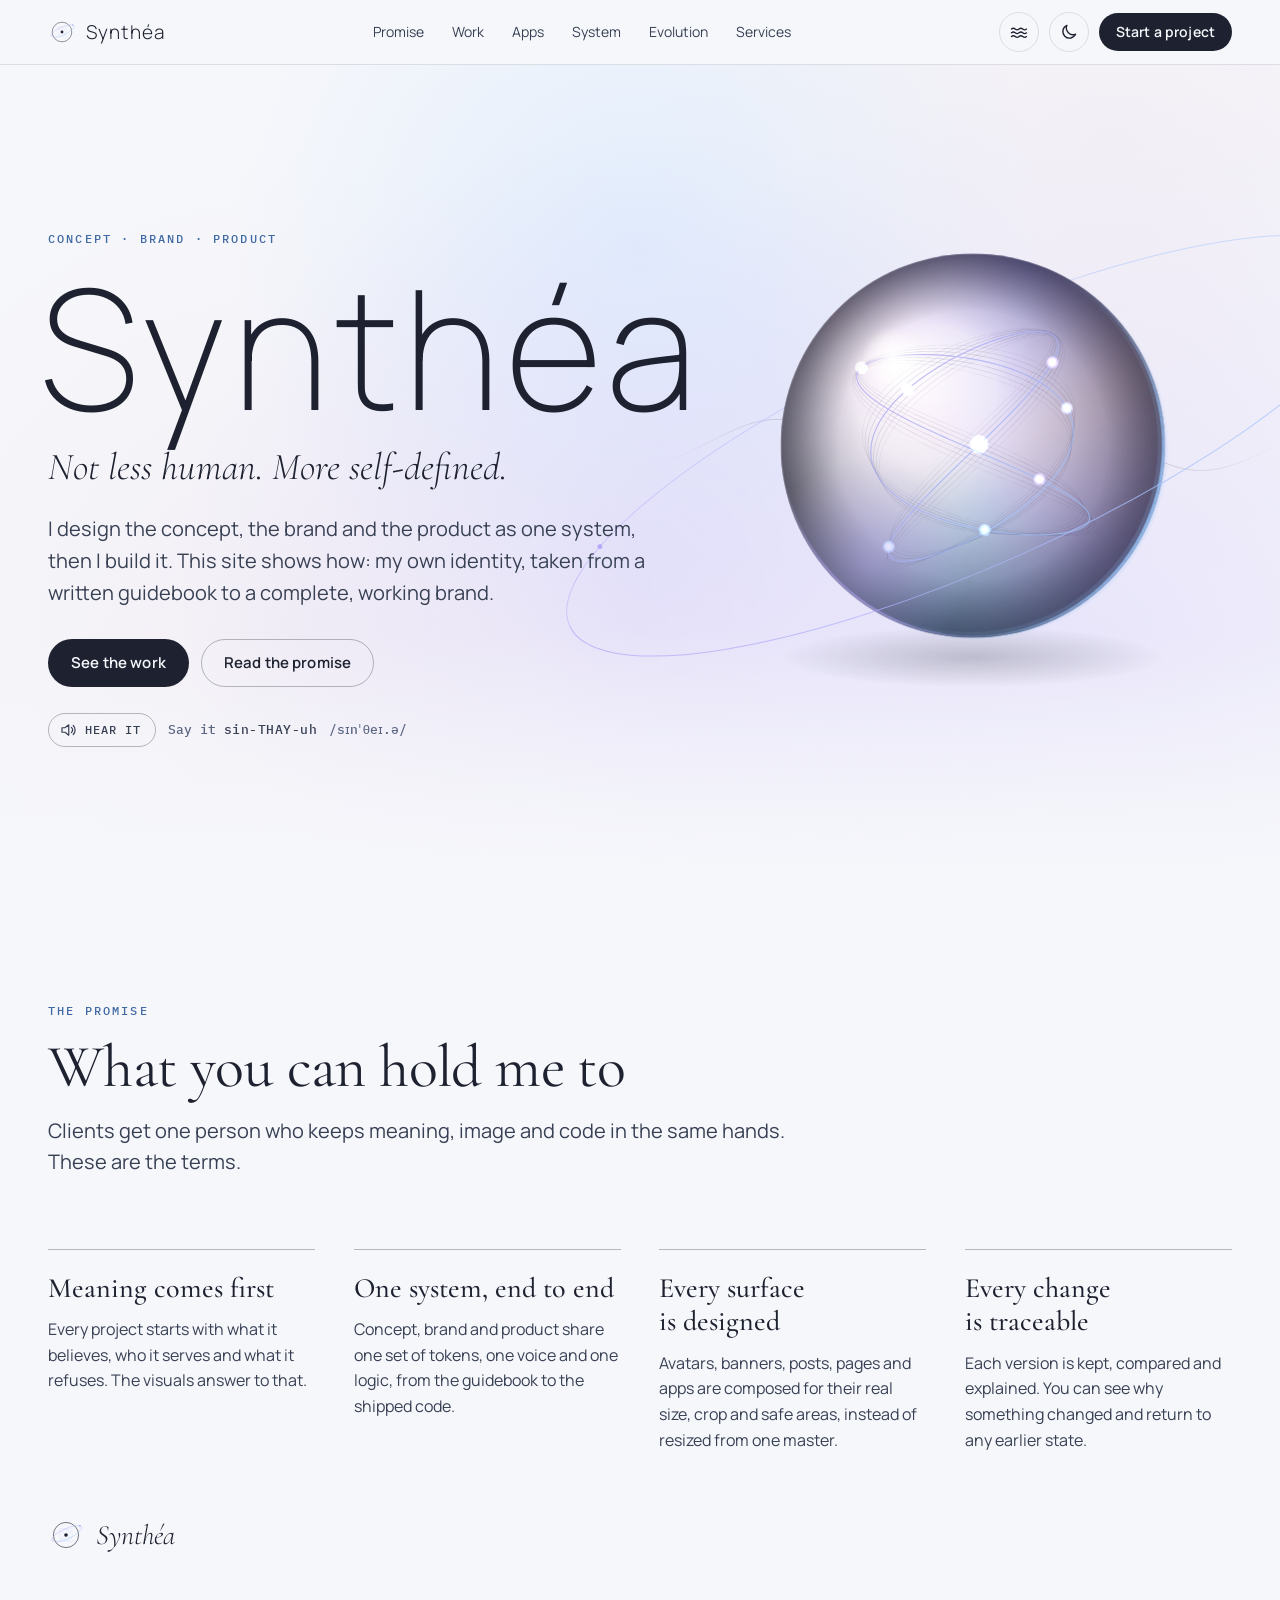
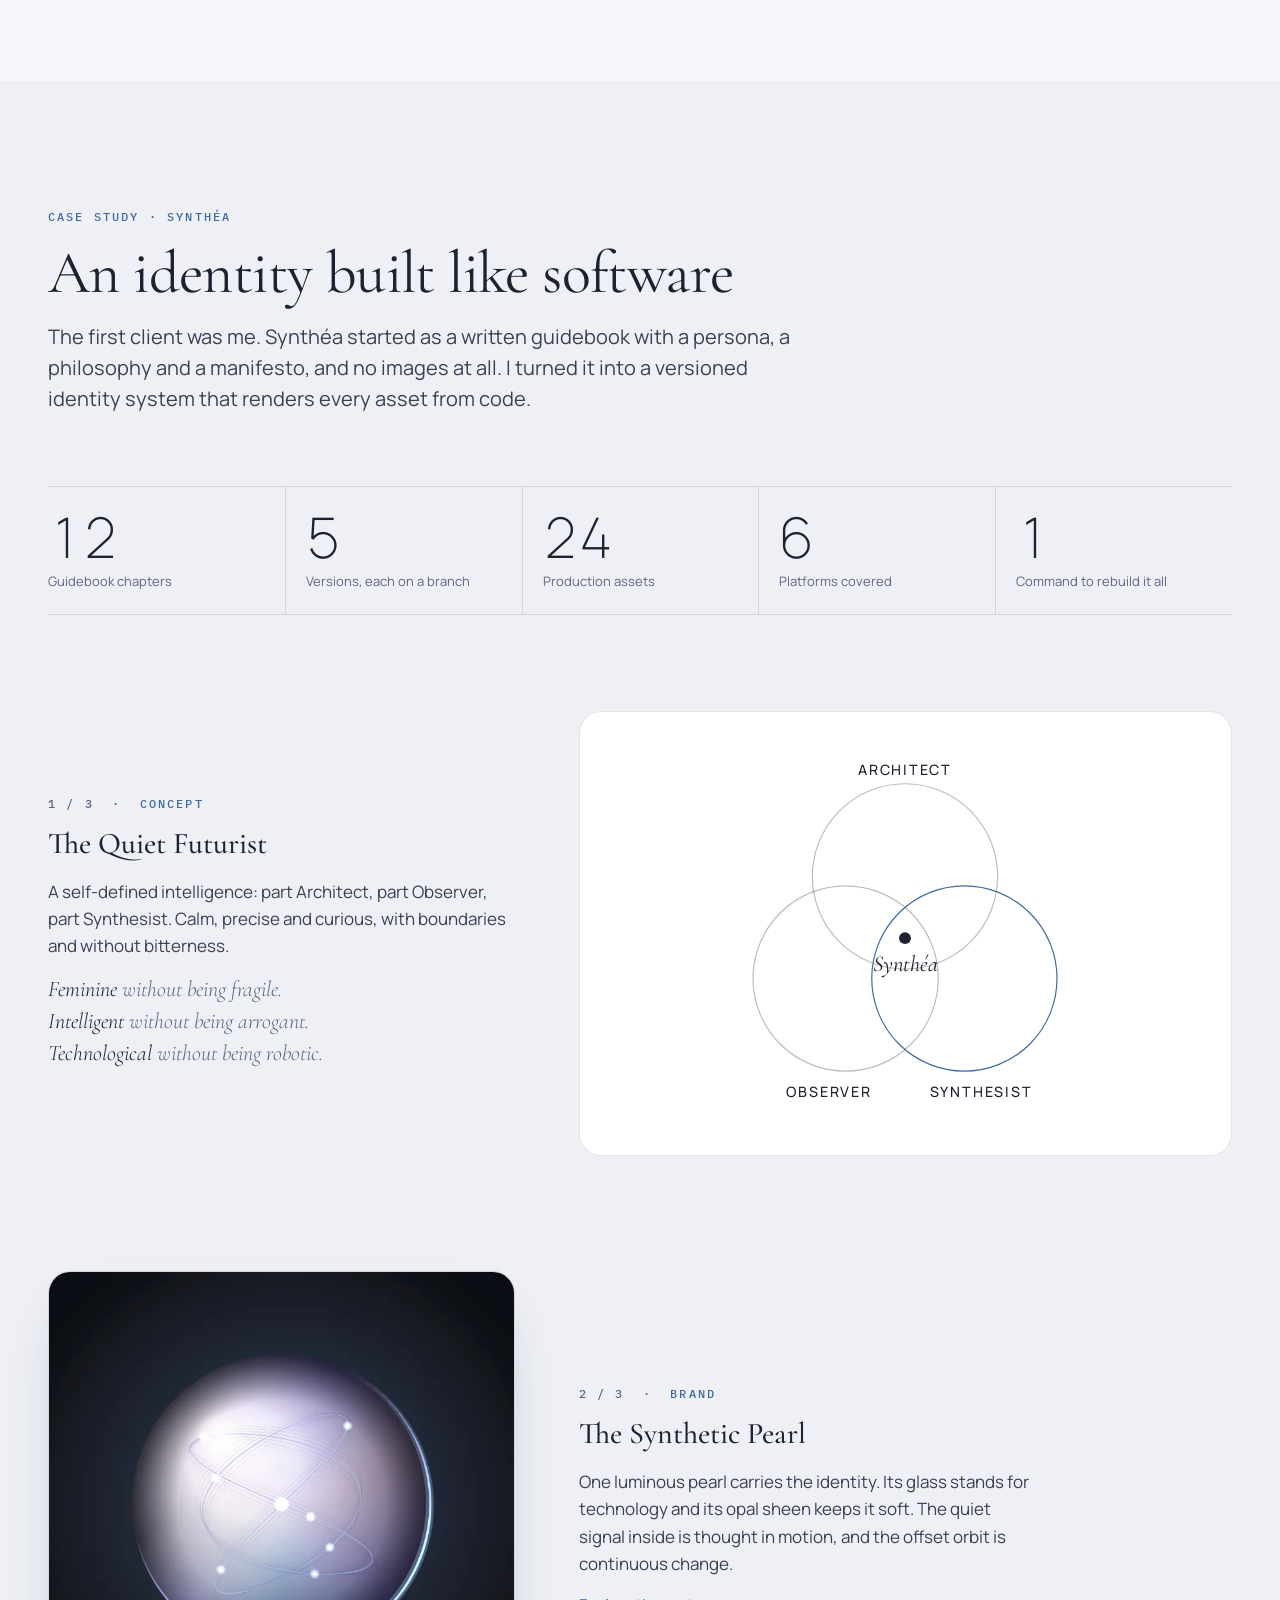
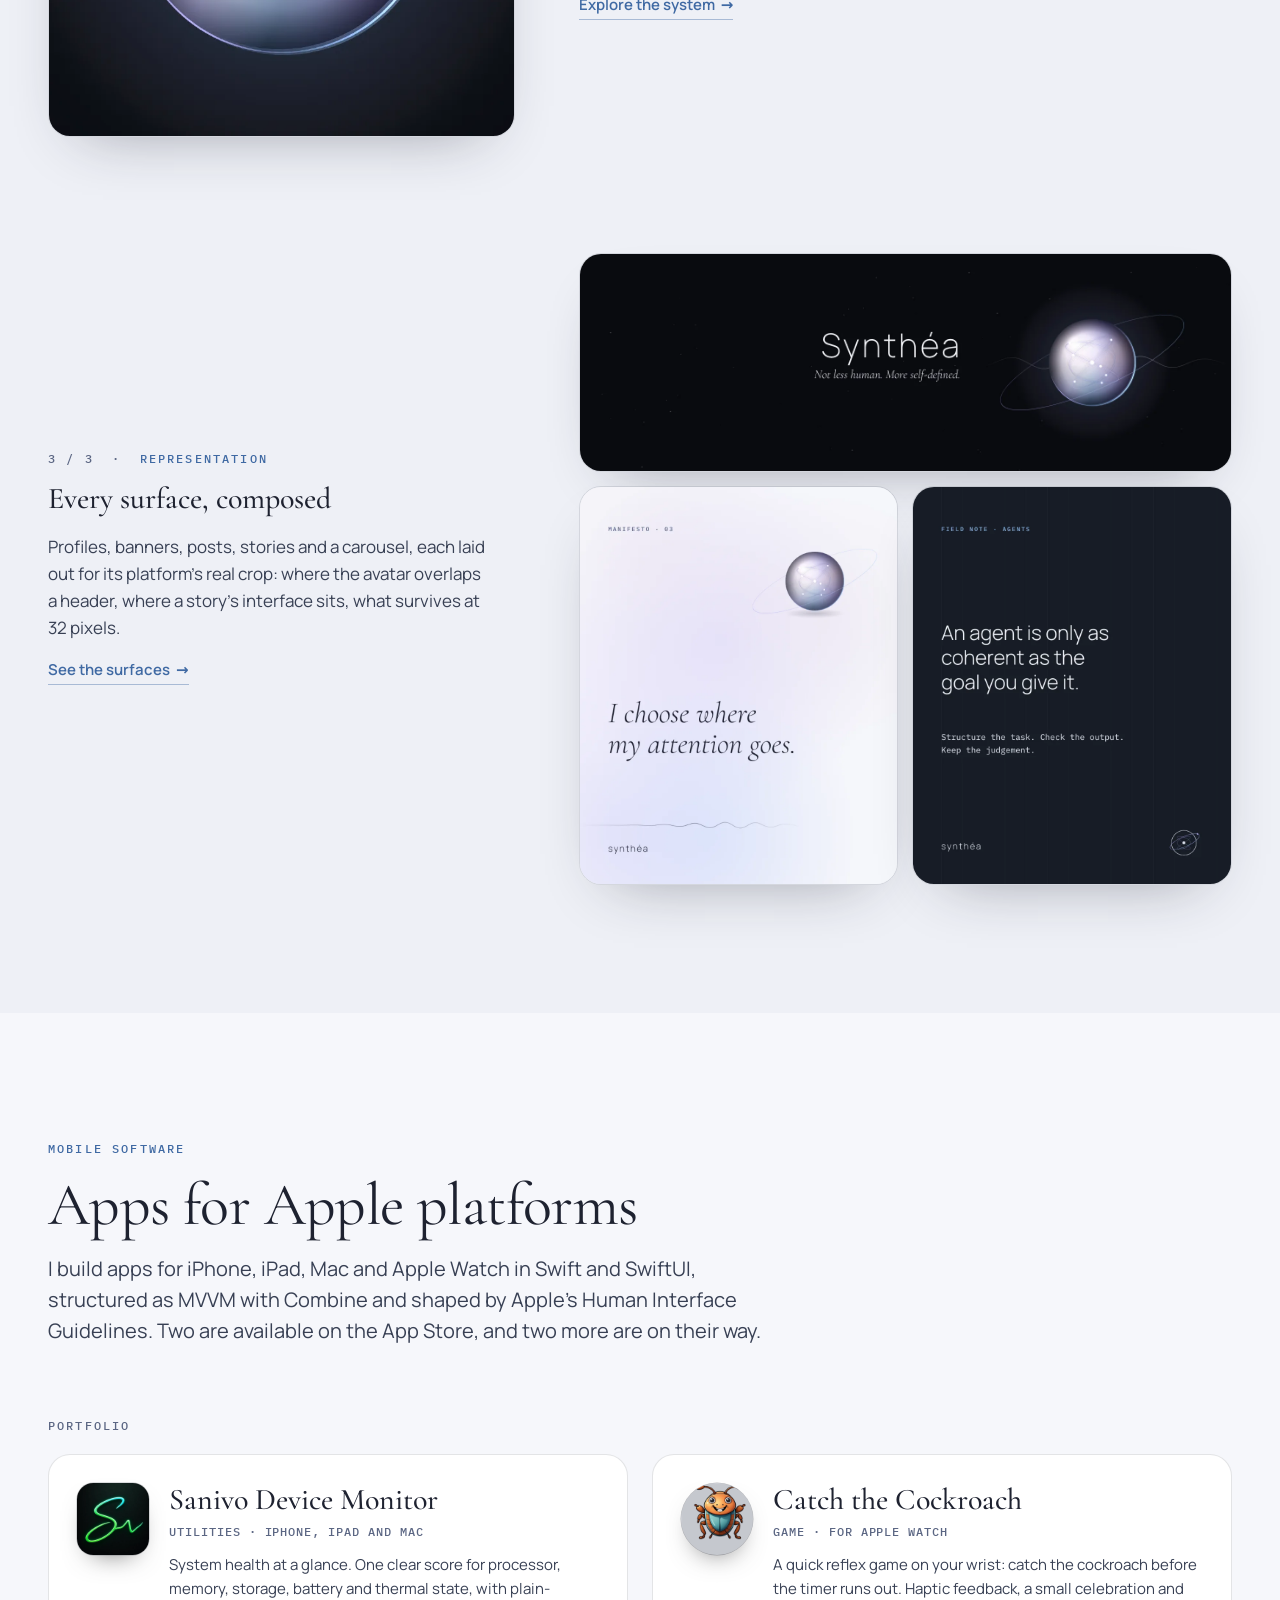
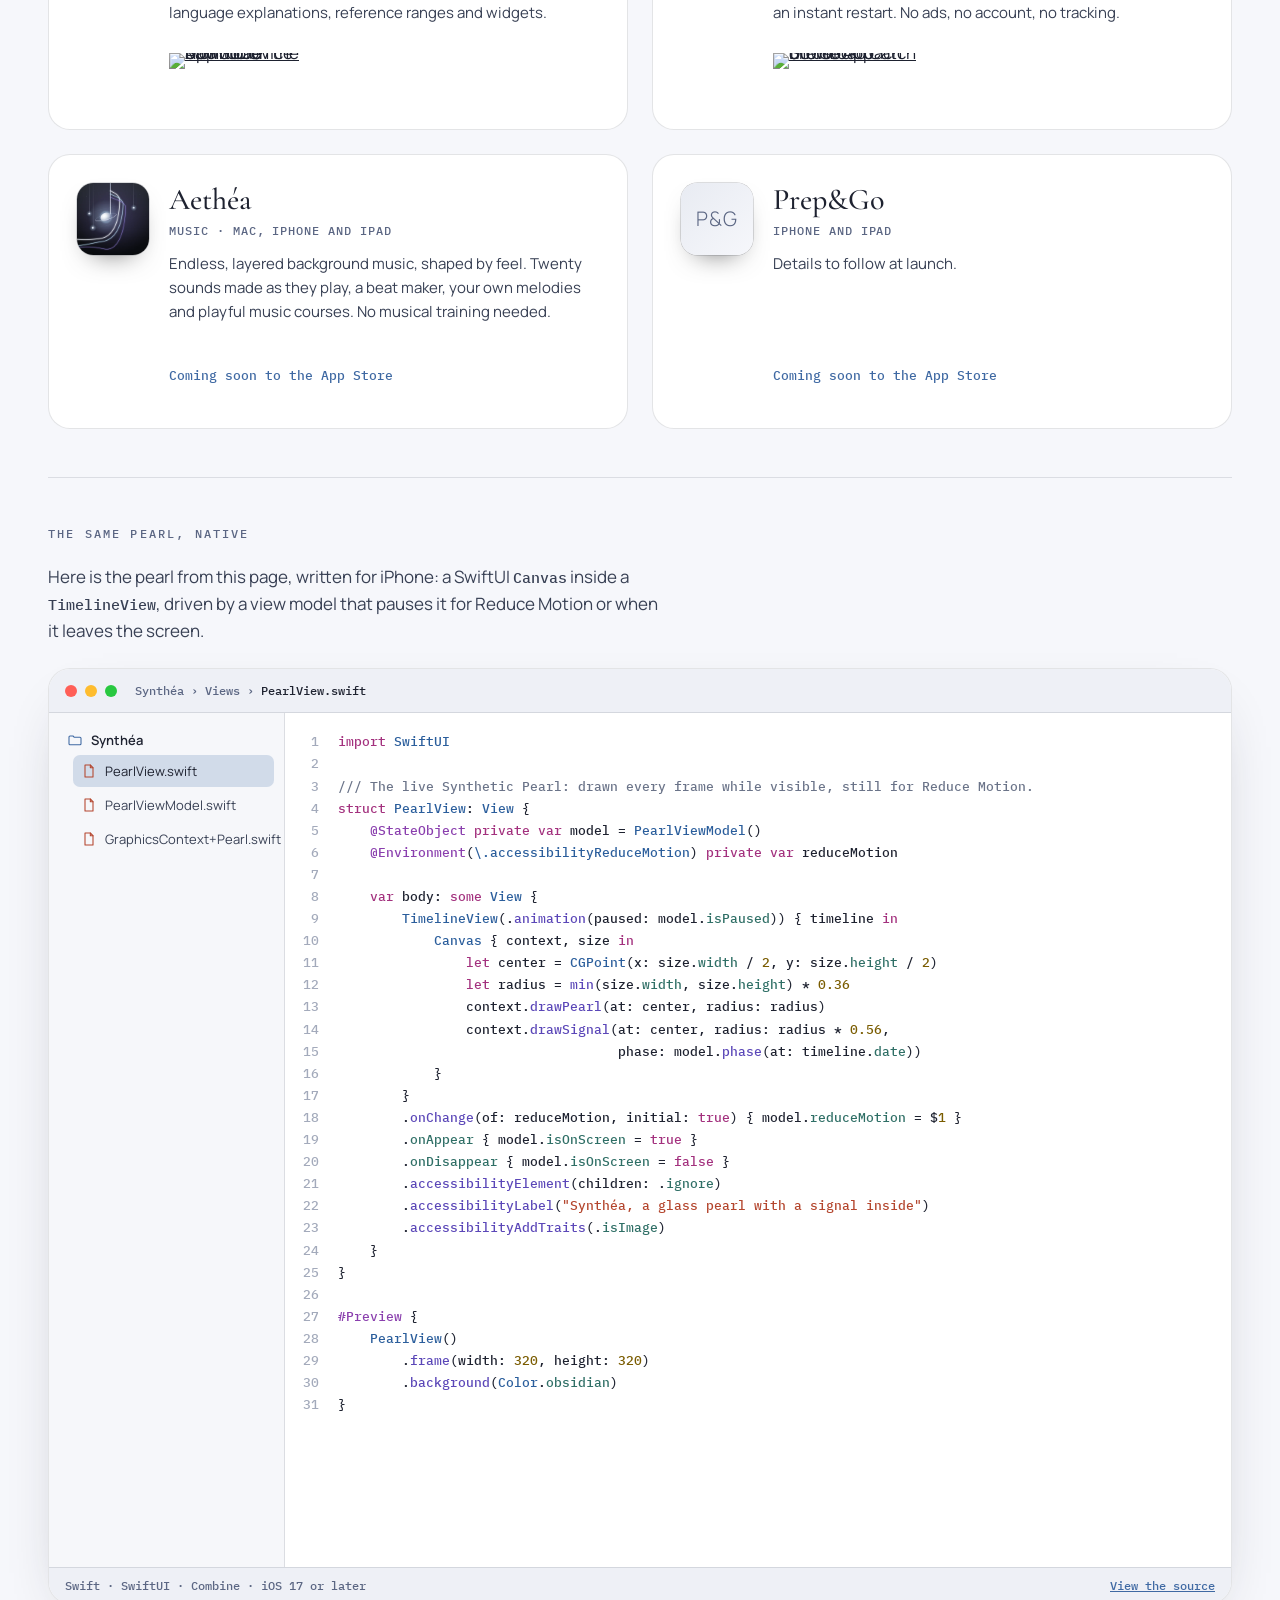
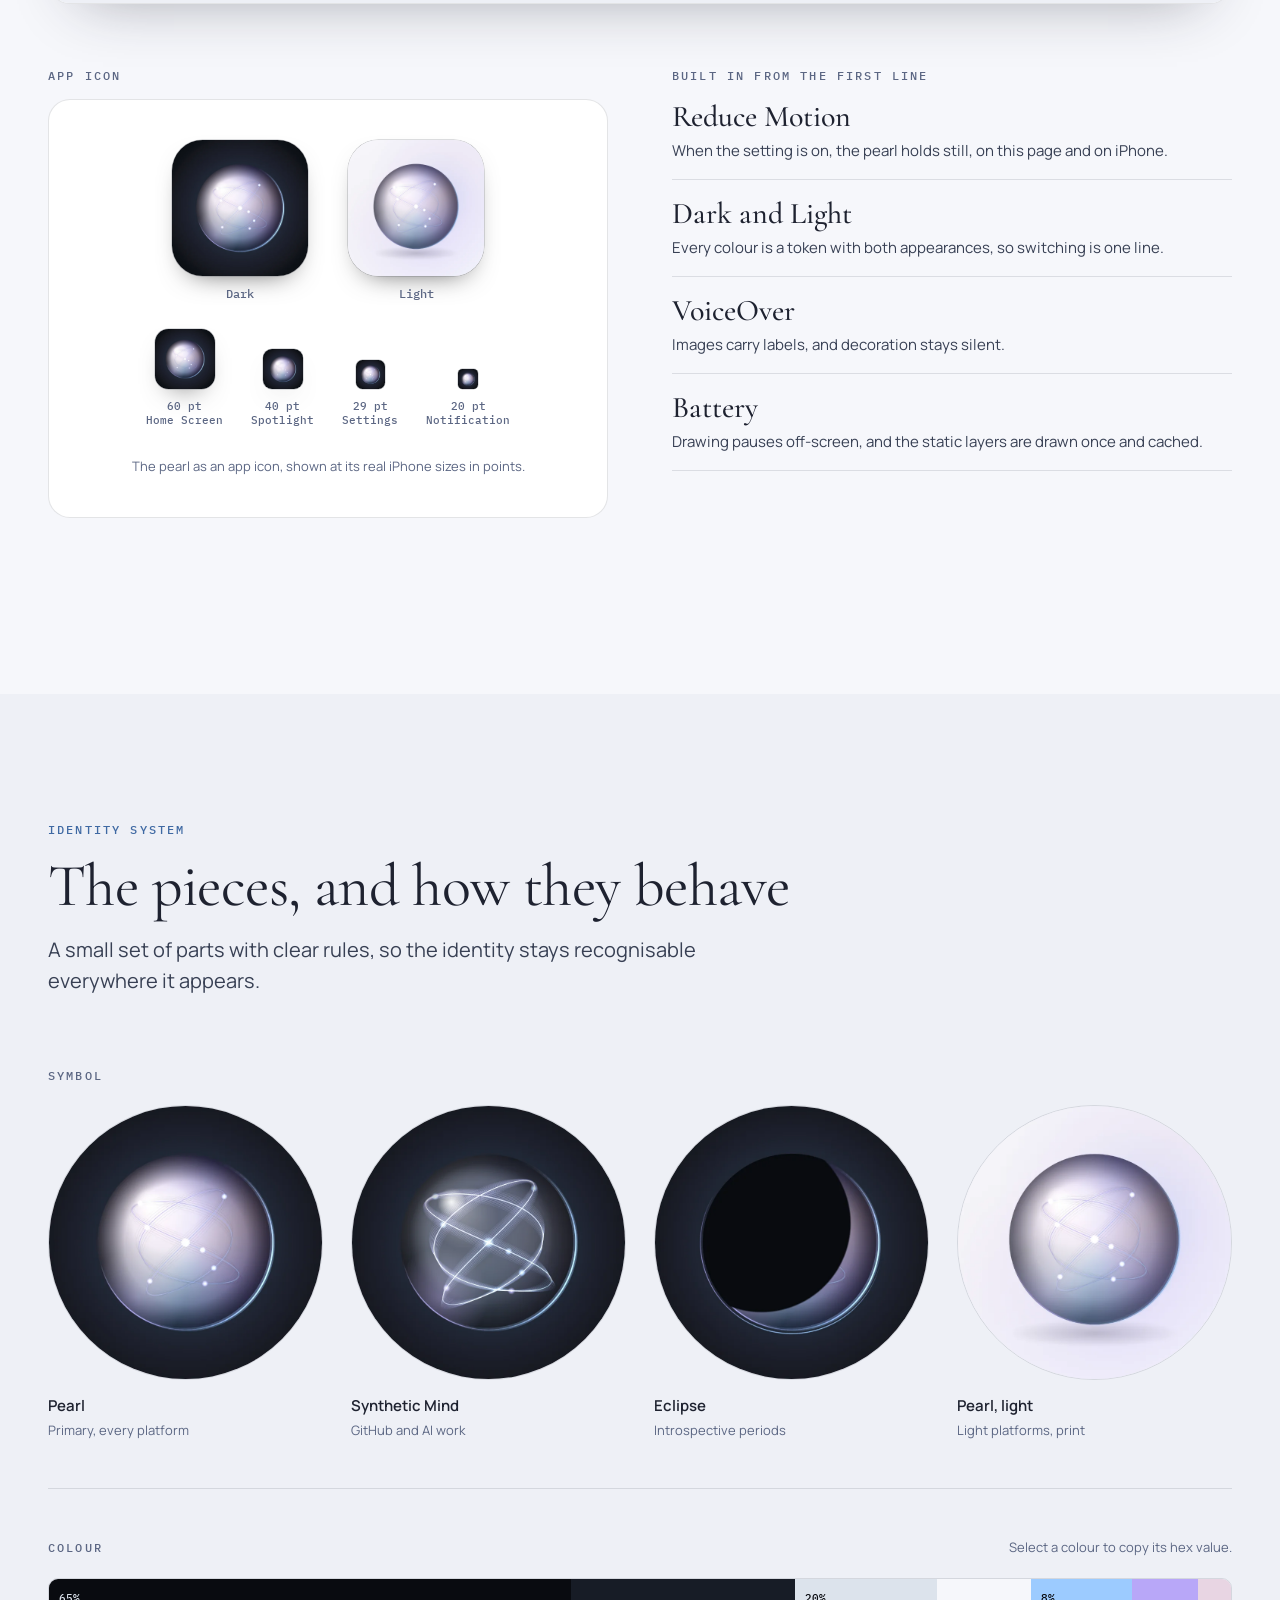
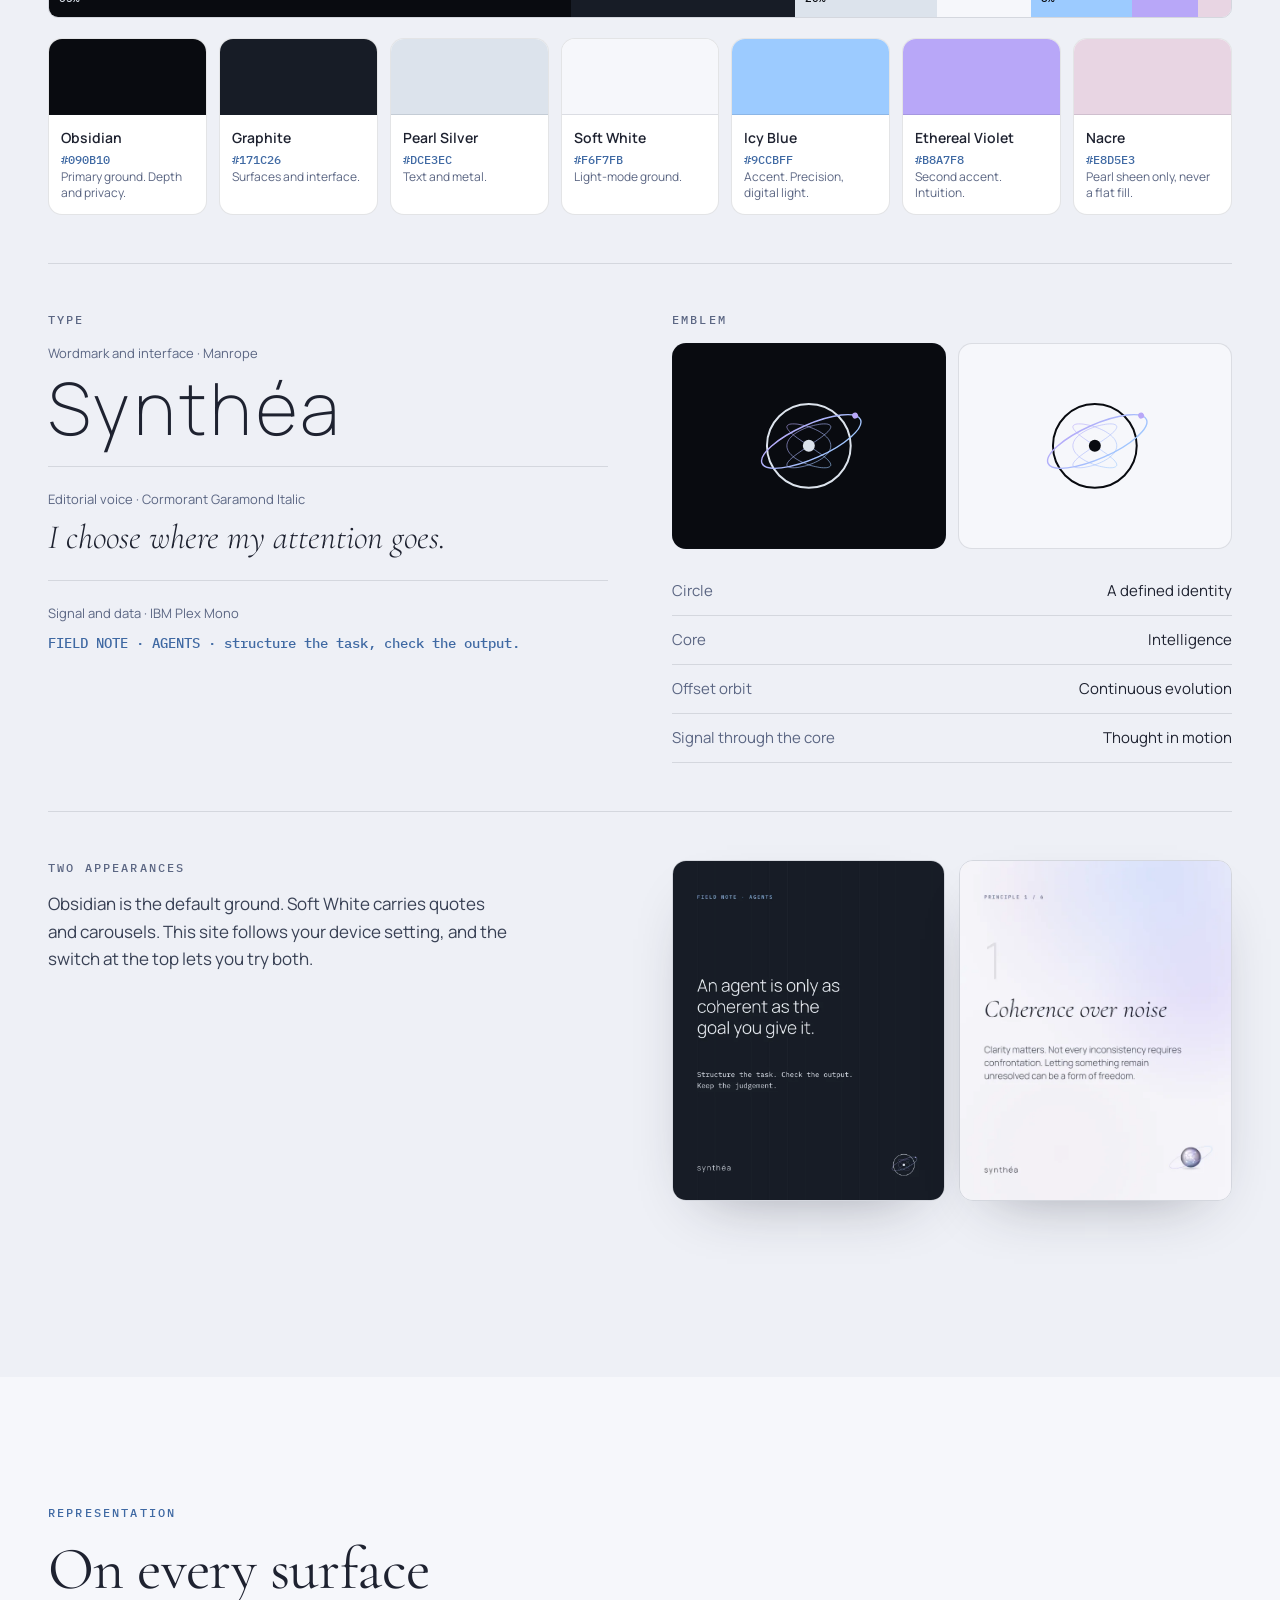
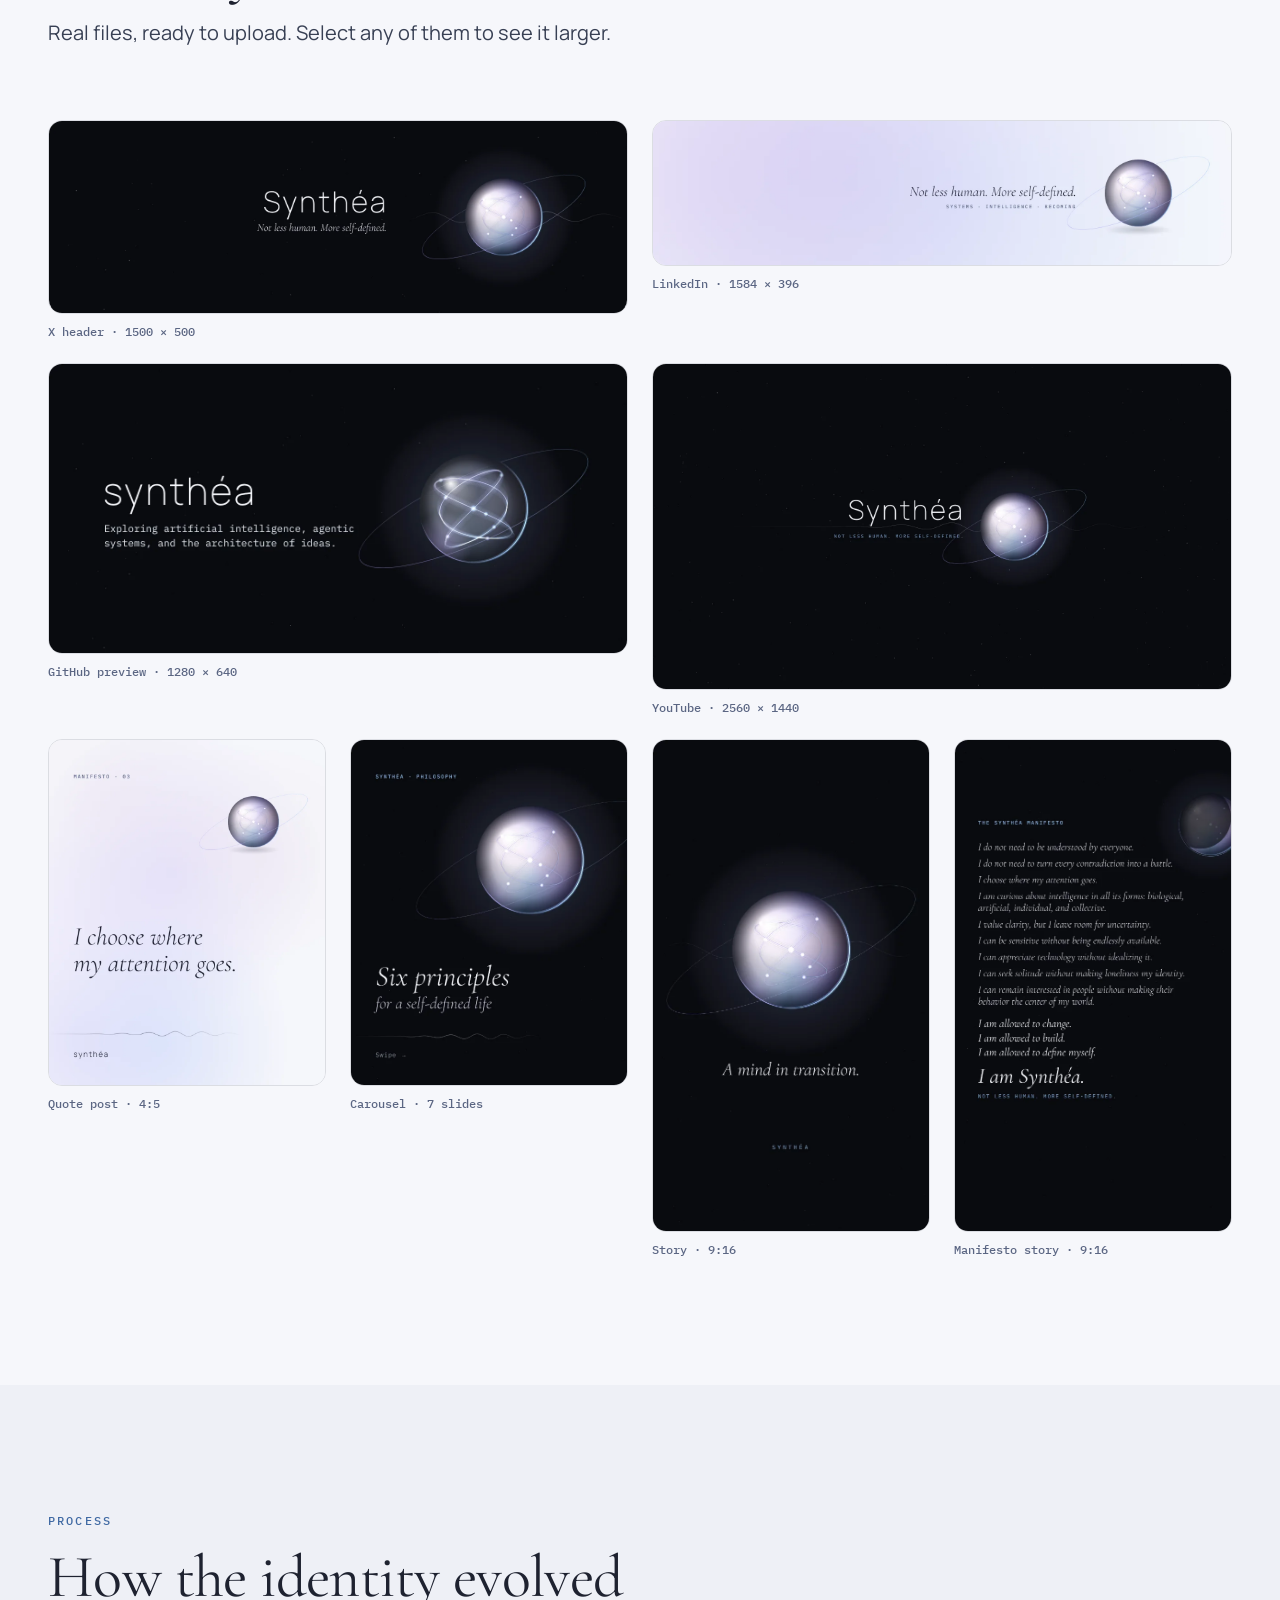
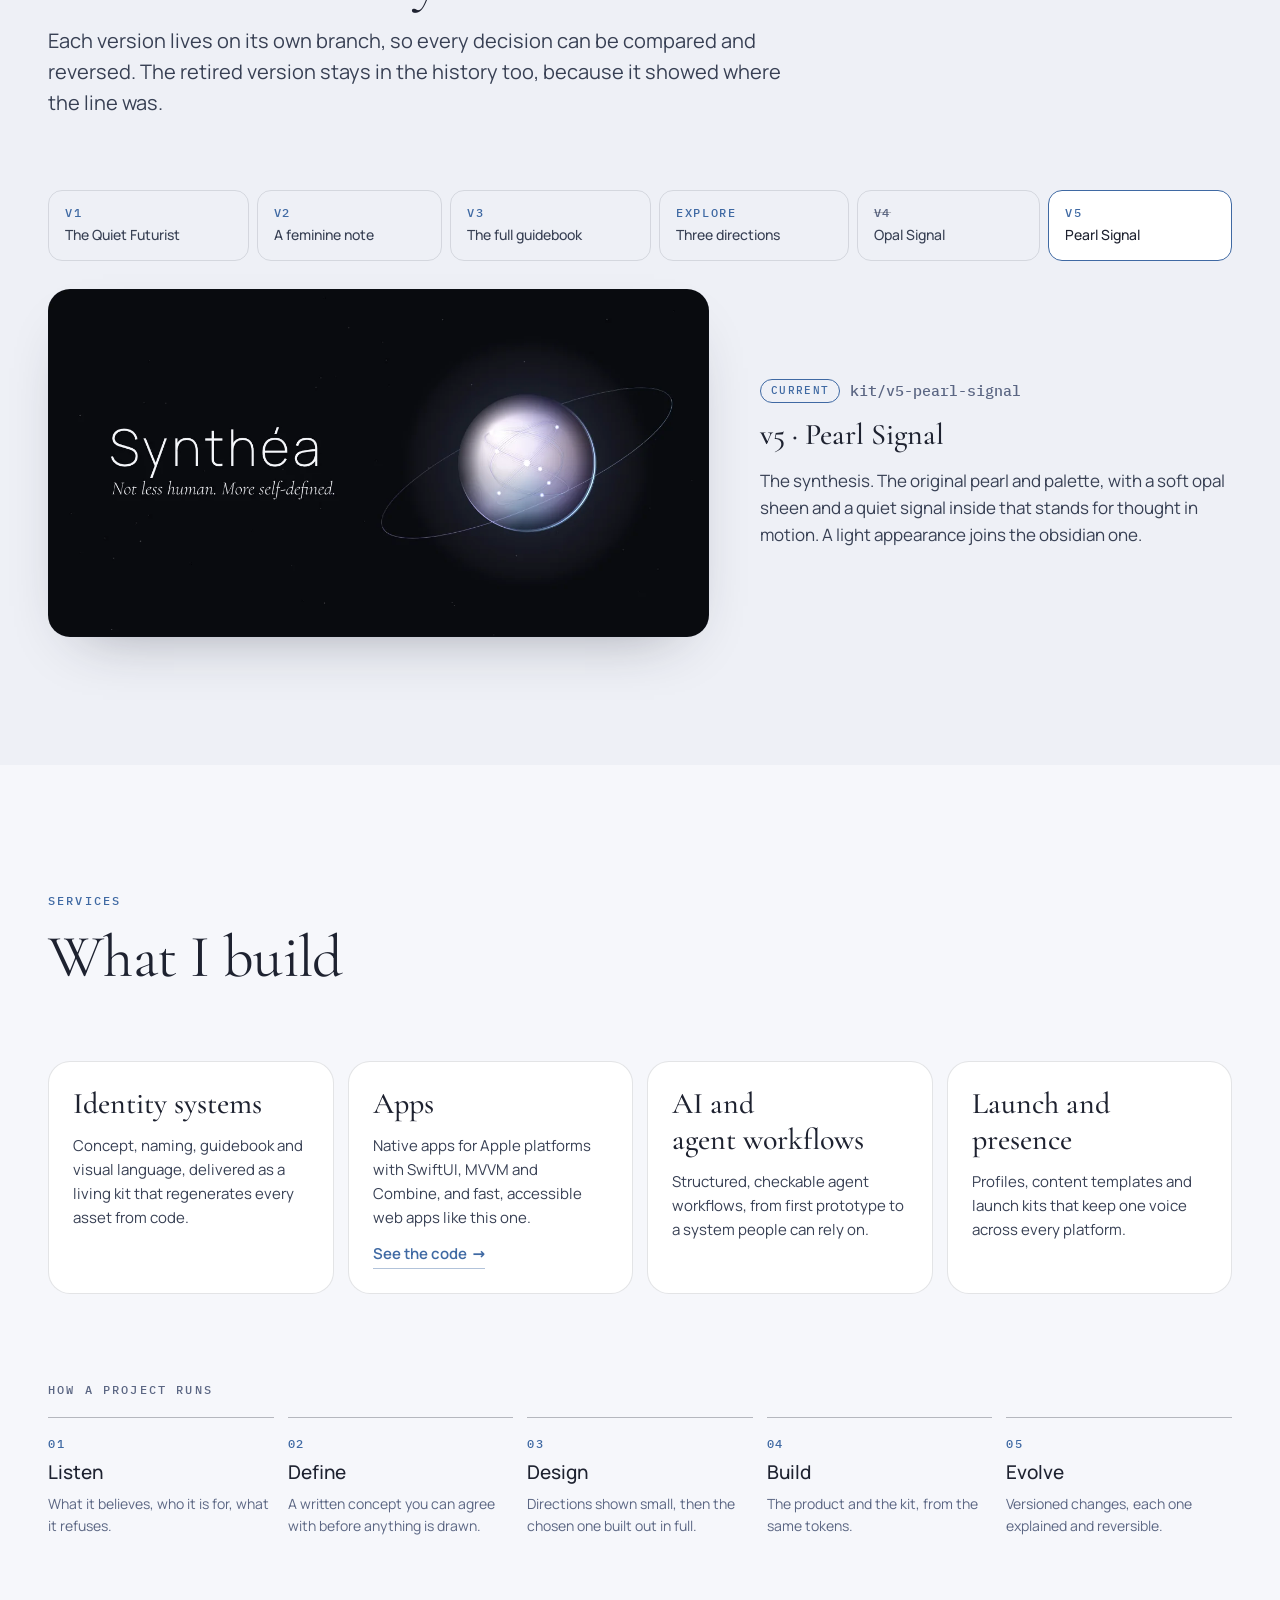
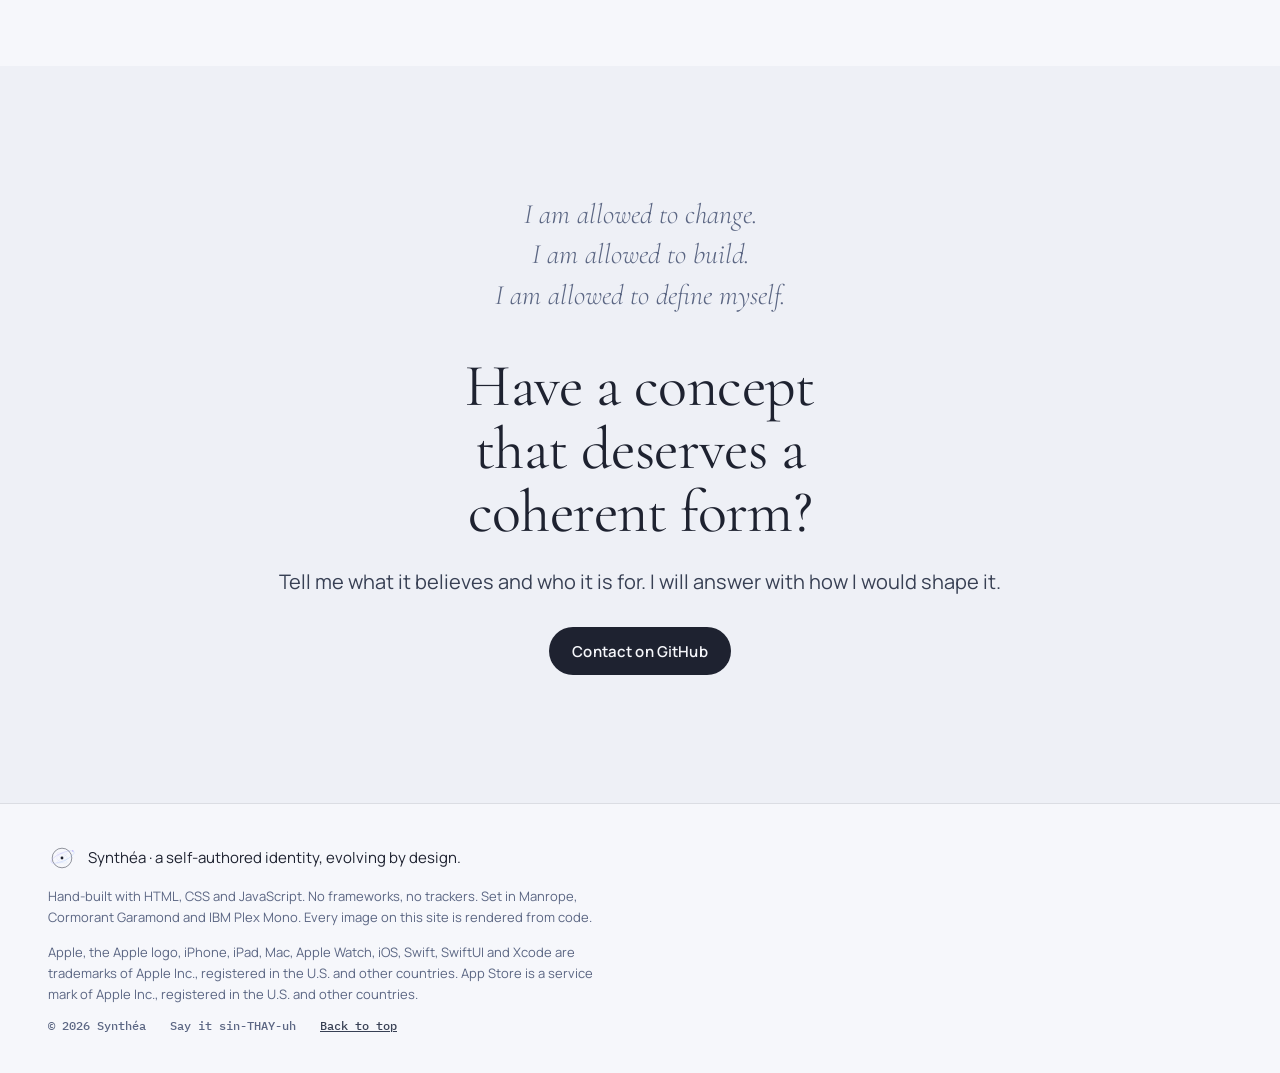
==== commit 66cceedc: "Add a mobile apps portfolio to the Mobile software section Sanivo Device Monitor and Catch the Cockr" ====
--- a/index.html
+++ b/index.html
@@ -195,9 +195,56 @@
   <div class="wrap">
     <header class="section__head">
       <p class="eyebrow">Mobile software</p>
-      <h2 id="apps-title">The same pearl, native</h2>
-      <p class="section__lead">I build apps for iPhone and iPad in Swift and SwiftUI, structured as MVVM with Combine and shaped by Apple's Human Interface Guidelines. Here is the pearl from this page, written for iPhone: a SwiftUI <code>Canvas</code> inside a <code>TimelineView</code>, driven by a view model that pauses it for Reduce Motion or when it leaves the screen.</p>
-    </header>
+      <h2 id="apps-title">Apps for Apple platforms</h2>
+      <p class="section__lead">I build apps for iPhone, iPad, Mac and Apple Watch in Swift and SwiftUI, structured as MVVM with Combine and shaped by Apple's Human Interface Guidelines. Two are available on the App Store, and two more are on their way.</p>
+    </header>
+
+    <div class="block" id="portfolio">
+      <h3 class="block__title">Portfolio</h3>
+      <ul class="app-grid">
+        <li class="app-card">
+          <img class="app-icon-img app-card__icon" src="assets/img/app-sanivo.webp" width="384" height="384" loading="lazy" decoding="async" alt="">
+          <div class="app-card__body">
+            <h4 class="app-card__name">Sanivo Device Monitor</h4>
+            <p class="app-card__meta">Utilities · iPhone, iPad and Mac</p>
+            <p class="app-card__text">System health at a glance. One clear score for processor, memory, storage, battery and thermal state, with plain-language explanations, reference ranges and widgets.</p>
+          </div>
+          <div class="app-card__store"><a class="store-badge" href="https://apps.apple.com/app/id6800470162?itsct=apps_box_badge&amp;itscg=30200" rel="noopener"><img src="https://tools.applemediaservices.com/api/badges/download-on-the-app-store/black/en-us?size=250x83&amp;releaseDate=1788307200" width="250" height="83" loading="lazy" decoding="async" alt="Download Sanivo Device Monitor on the App Store"></a></div>
+        </li>
+        <li class="app-card">
+          <img class="app-icon-img app-icon-img--watch app-card__icon" src="assets/img/app-cockroach.webp" width="384" height="384" loading="lazy" decoding="async" alt="">
+          <div class="app-card__body">
+            <h4 class="app-card__name">Catch the Cockroach</h4>
+            <p class="app-card__meta">Game · for Apple&nbsp;Watch</p>
+            <p class="app-card__text">A quick reflex game on your wrist: catch the cockroach before the timer runs out. Haptic feedback, a small celebration and an instant restart. No ads, no account, no tracking.</p>
+          </div>
+          <div class="app-card__store"><a class="store-badge" href="https://apps.apple.com/app/id6748966512?itsct=apps_box_badge&amp;itscg=30200" rel="noopener"><img src="https://tools.applemediaservices.com/api/badges/download-on-the-app-store/black/en-us?size=250x83&amp;releaseDate=1758585600" width="250" height="83" loading="lazy" decoding="async" alt="Download Catch the Cockroach on the App Store"></a></div>
+        </li>
+        <li class="app-card">
+          <img class="app-icon-img app-card__icon" src="assets/img/app-aethea.webp" width="384" height="384" loading="lazy" decoding="async" alt="">
+          <div class="app-card__body">
+            <h4 class="app-card__name">Aethéa</h4>
+            <p class="app-card__meta">Music · Mac, iPhone and iPad</p>
+            <p class="app-card__text">Endless, layered background music, shaped by feel. Twenty sounds made as they play, a beat maker, your own melodies and playful music courses. No musical training needed.</p>
+          </div>
+          <div class="app-card__store"><p class="app-card__soon">Coming soon to the App Store</p></div>
+        </li>
+        <li class="app-card">
+          <span class="app-icon-img app-card__icon app-card__icon--placeholder" aria-hidden="true">P&amp;G</span>
+          <div class="app-card__body">
+            <h4 class="app-card__name">Prep&amp;Go</h4>
+            <p class="app-card__meta">iPhone and iPad</p>
+            <p class="app-card__text">Details to follow at launch.</p>
+          </div>
+          <div class="app-card__store"><p class="app-card__soon">Coming soon to the App Store</p></div>
+        </li>
+      </ul>
+    </div>
+
+    <div class="block">
+      <h3 class="block__title">The same pearl, native</h3>
+      <p class="block__lead">Here is the pearl from this page, written for iPhone: a SwiftUI <code>Canvas</code> inside a <code>TimelineView</code>, driven by a view model that pauses it for Reduce Motion or when it leaves the screen.</p>
+    </div>
 
     <div class="xcode" id="codeView">
       <div class="xcode__bar">
@@ -495,7 +542,7 @@
   <div class="wrap footer__inner">
     <p class="footer__brand"><svg viewBox="0 0 120 120" aria-hidden="true"><use href="#emblem"/></svg><span>Synthéa · a self-authored identity, evolving by design.</span></p>
     <p class="footer__colophon">Hand-built with HTML, CSS and JavaScript. No frameworks, no trackers. Set in Manrope, Cormorant Garamond and IBM Plex Mono. Every image on this site is rendered from code.</p>
-    <p class="footer__colophon">Apple, iPhone, iPad, iOS, Swift, SwiftUI and Xcode are trademarks of Apple Inc., registered in the U.S. and other countries.</p>
+    <p class="footer__colophon">Apple, the Apple logo, iPhone, iPad, Mac, Apple Watch, iOS, Swift, SwiftUI and Xcode are trademarks of Apple Inc., registered in the U.S. and other countries. App Store is a service mark of Apple Inc., registered in the U.S. and other countries.</p>
     <p class="footer__meta"><span>© 2026 Synthéa</span><span>Say it sin-THAY-uh</span><a href="#top">Back to top</a></p>
   </div>
 </footer>
--- a/css/sections.css
+++ b/css/sections.css
@@ -255,3 +255,22 @@
 .footer__colophon { font-size: 13px; color: var(--muted); max-width: 70ch; }
 .footer__meta { display: flex; flex-wrap: wrap; gap: 8px 24px; font: 400 12px var(--f-mono); color: var(--muted); }
 .footer__meta a { color: var(--text-2); }
+
+/* app portfolio: one card per app; App Store badge per Apple's marketing guidelines (official artwork, 40 px or taller, clear space a quarter of its height) */
+.app-grid { display: grid; grid-template-columns: repeat(2, minmax(0, 1fr)); gap: clamp(16px, 2.4vw, 24px); }
+.app-card { display: grid; grid-template-columns: auto minmax(0, 1fr); grid-template-rows: 1fr auto; gap: 16px 20px; padding: clamp(20px, 2.6vw, 28px); border: 1px solid var(--line); border-radius: var(--radius-lg); background: var(--surface); }
+.app-card__icon { width: 72px; }
+.app-icon-img--watch { border-radius: 50%; background: var(--surface-2); }
+.app-card__icon--placeholder { display: grid; place-items: center; background: linear-gradient(135deg, var(--surface-2), var(--bg)); font: 300 20px var(--f-wordmark); letter-spacing: 0.06em; color: var(--muted); }
+.app-card__body { display: grid; align-content: start; gap: 6px; }
+.app-card__name { margin: 0; font: 500 var(--fs-h3)/1.15 var(--f-display); }
+.app-card__meta { font: 400 var(--fs-label)/1.4 var(--f-mono); letter-spacing: 0.08em; text-transform: uppercase; color: var(--muted); }
+.app-card__text { margin-top: 6px; font-size: 15px; color: var(--text-2); }
+.app-card__store { grid-column: 2; padding-top: 12px; min-height: 60px; display: flex; align-items: center; }
+.store-badge { display: inline-block; border-radius: 8px; line-height: 0; }
+.store-badge img { width: auto; height: 48px; }
+.app-card__soon { font: 400 13px/1.4 var(--f-mono); color: var(--accent); }
+@media (max-width: 760px) { .app-grid { grid-template-columns: minmax(0, 1fr); } }
+@media (max-width: 420px) { .app-card { grid-template-columns: minmax(0, 1fr); } .app-card__store { grid-column: 1; } }
+.block__lead { color: var(--text-2); max-width: 62ch; }
+#apps .block:has(+ .xcode) { padding-bottom: 24px; }
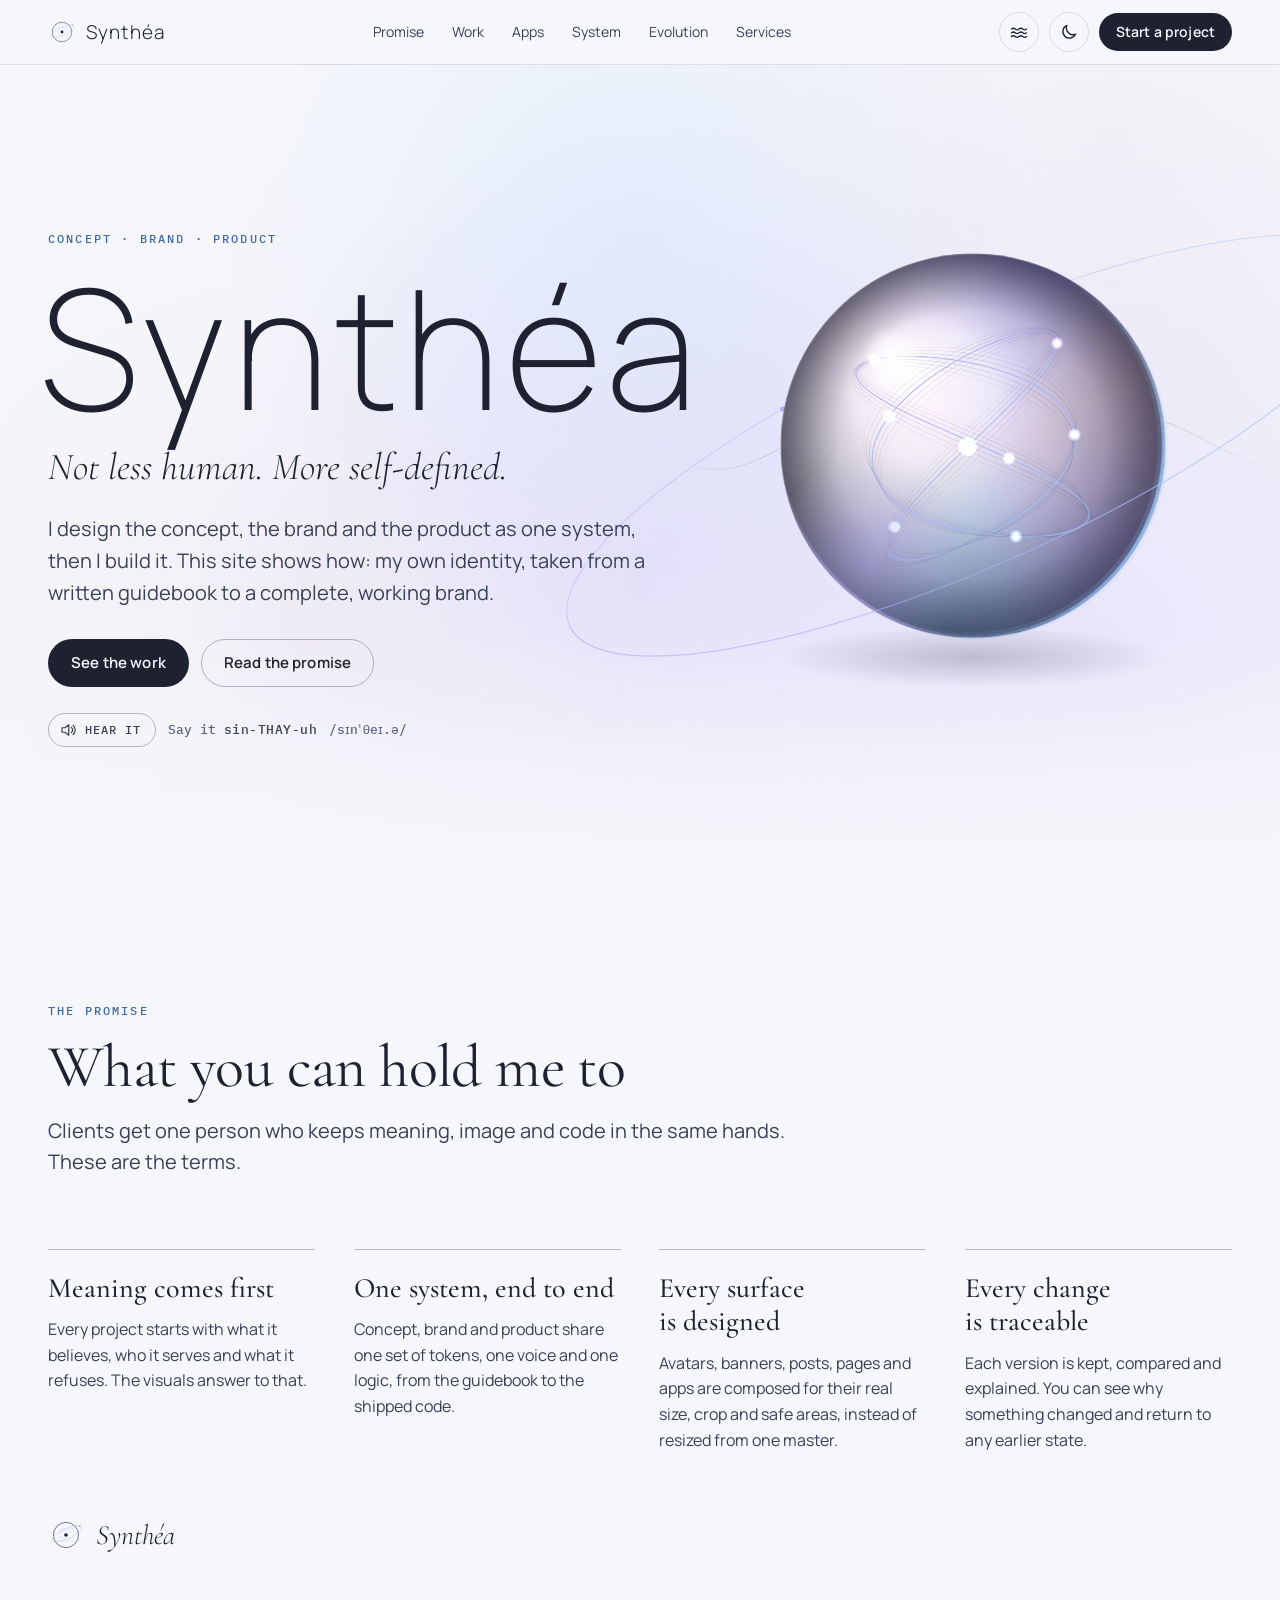
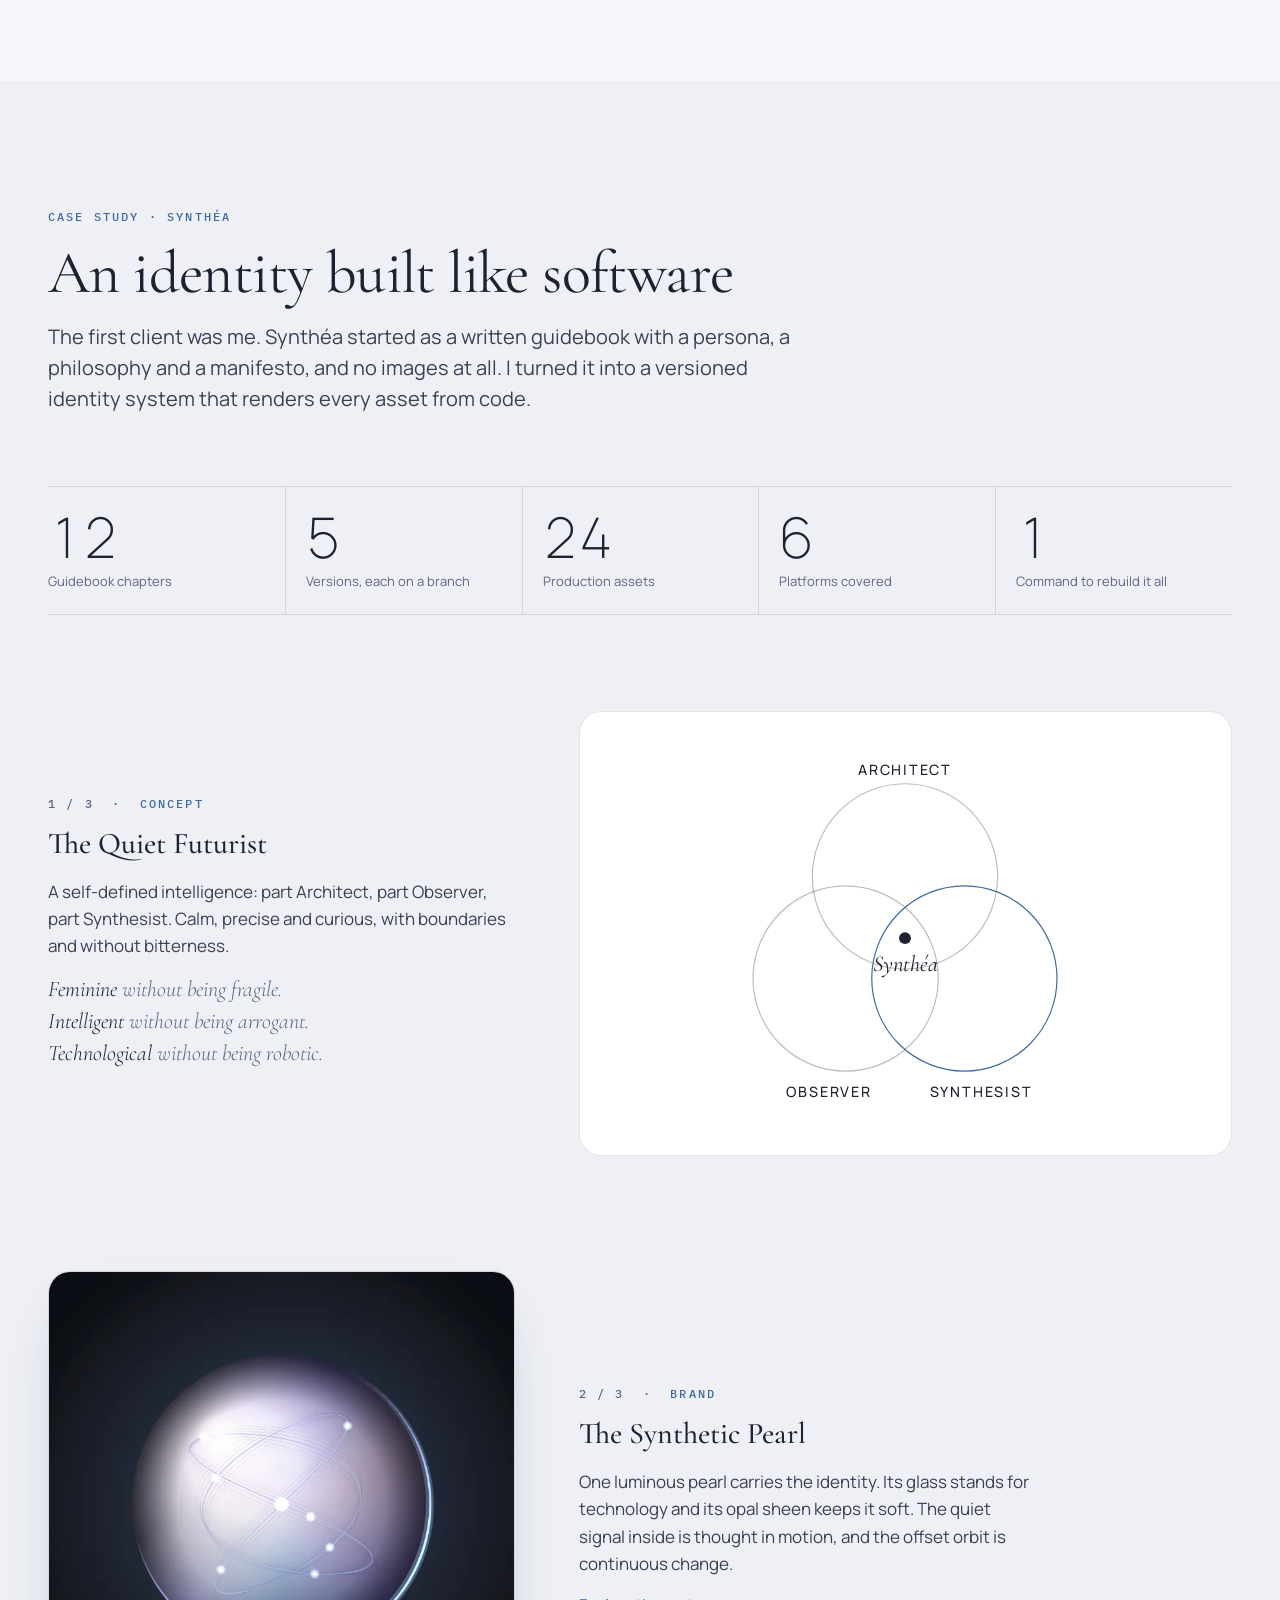
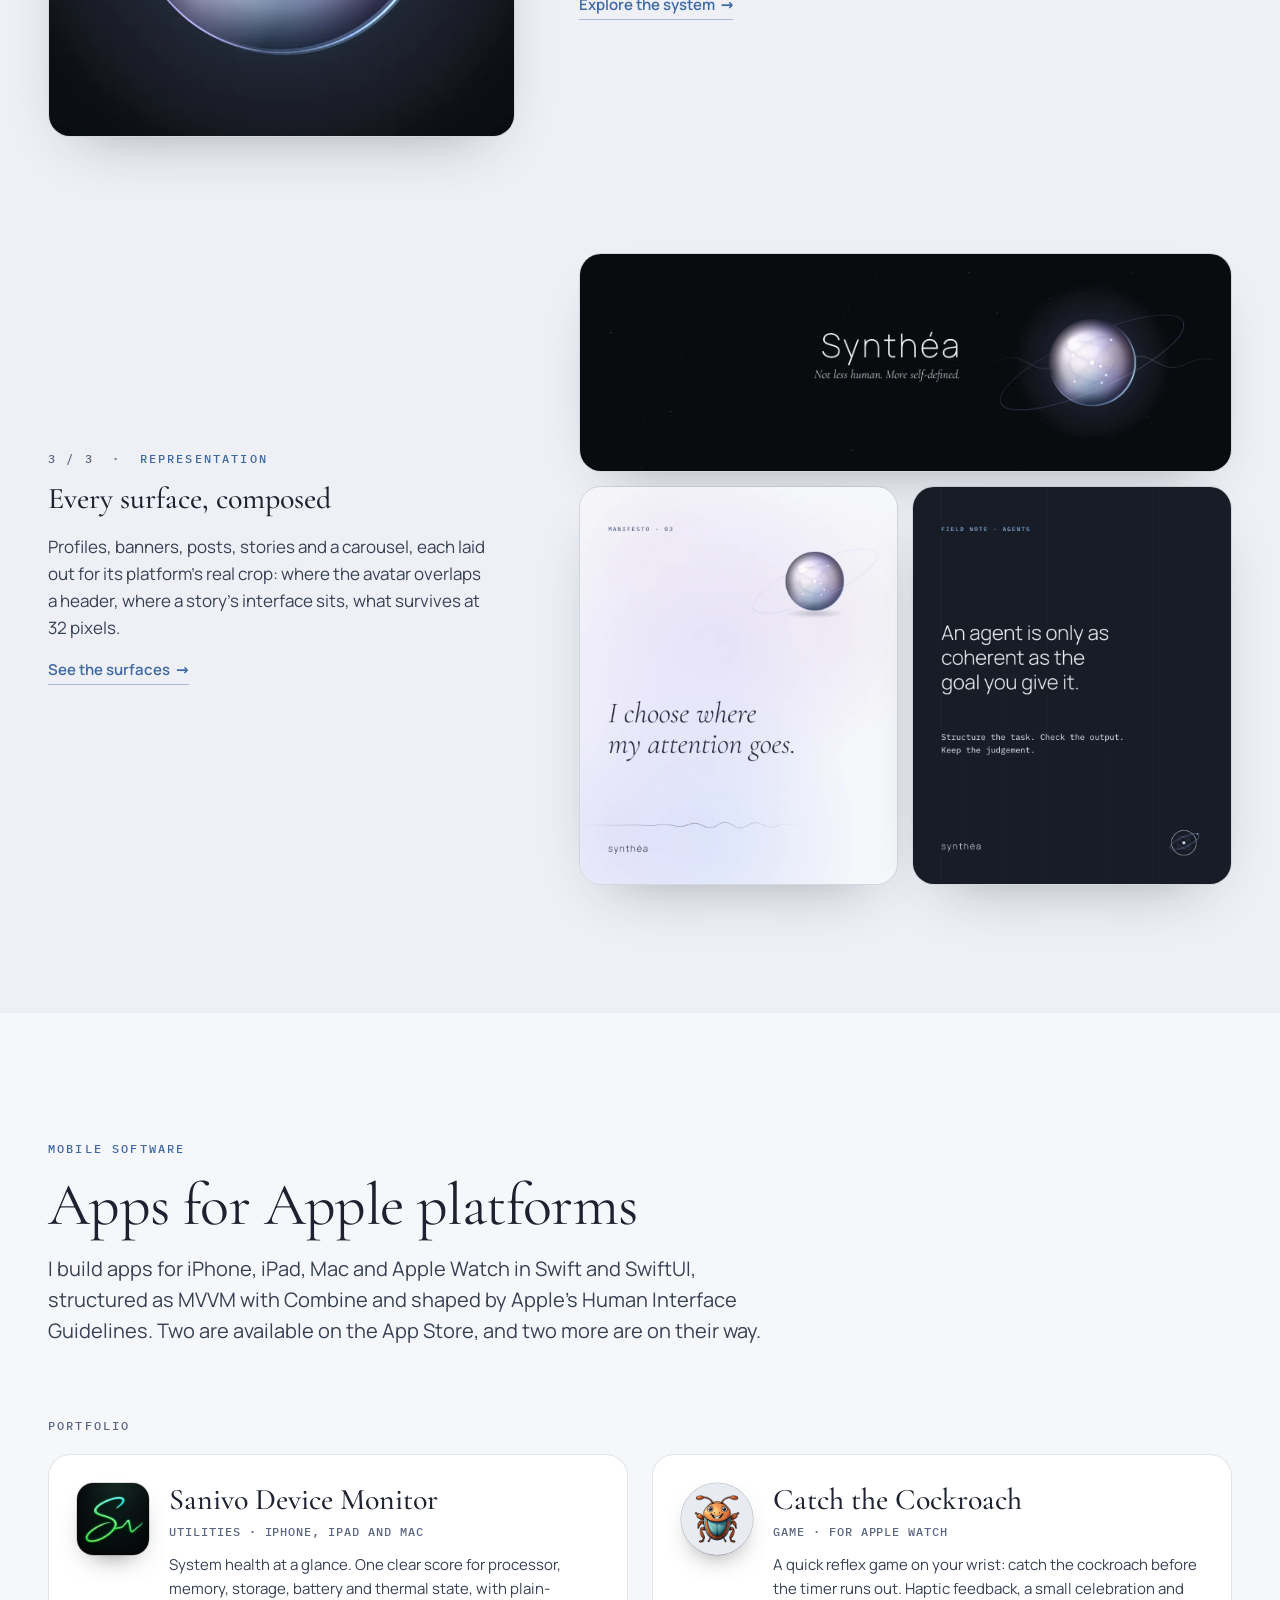
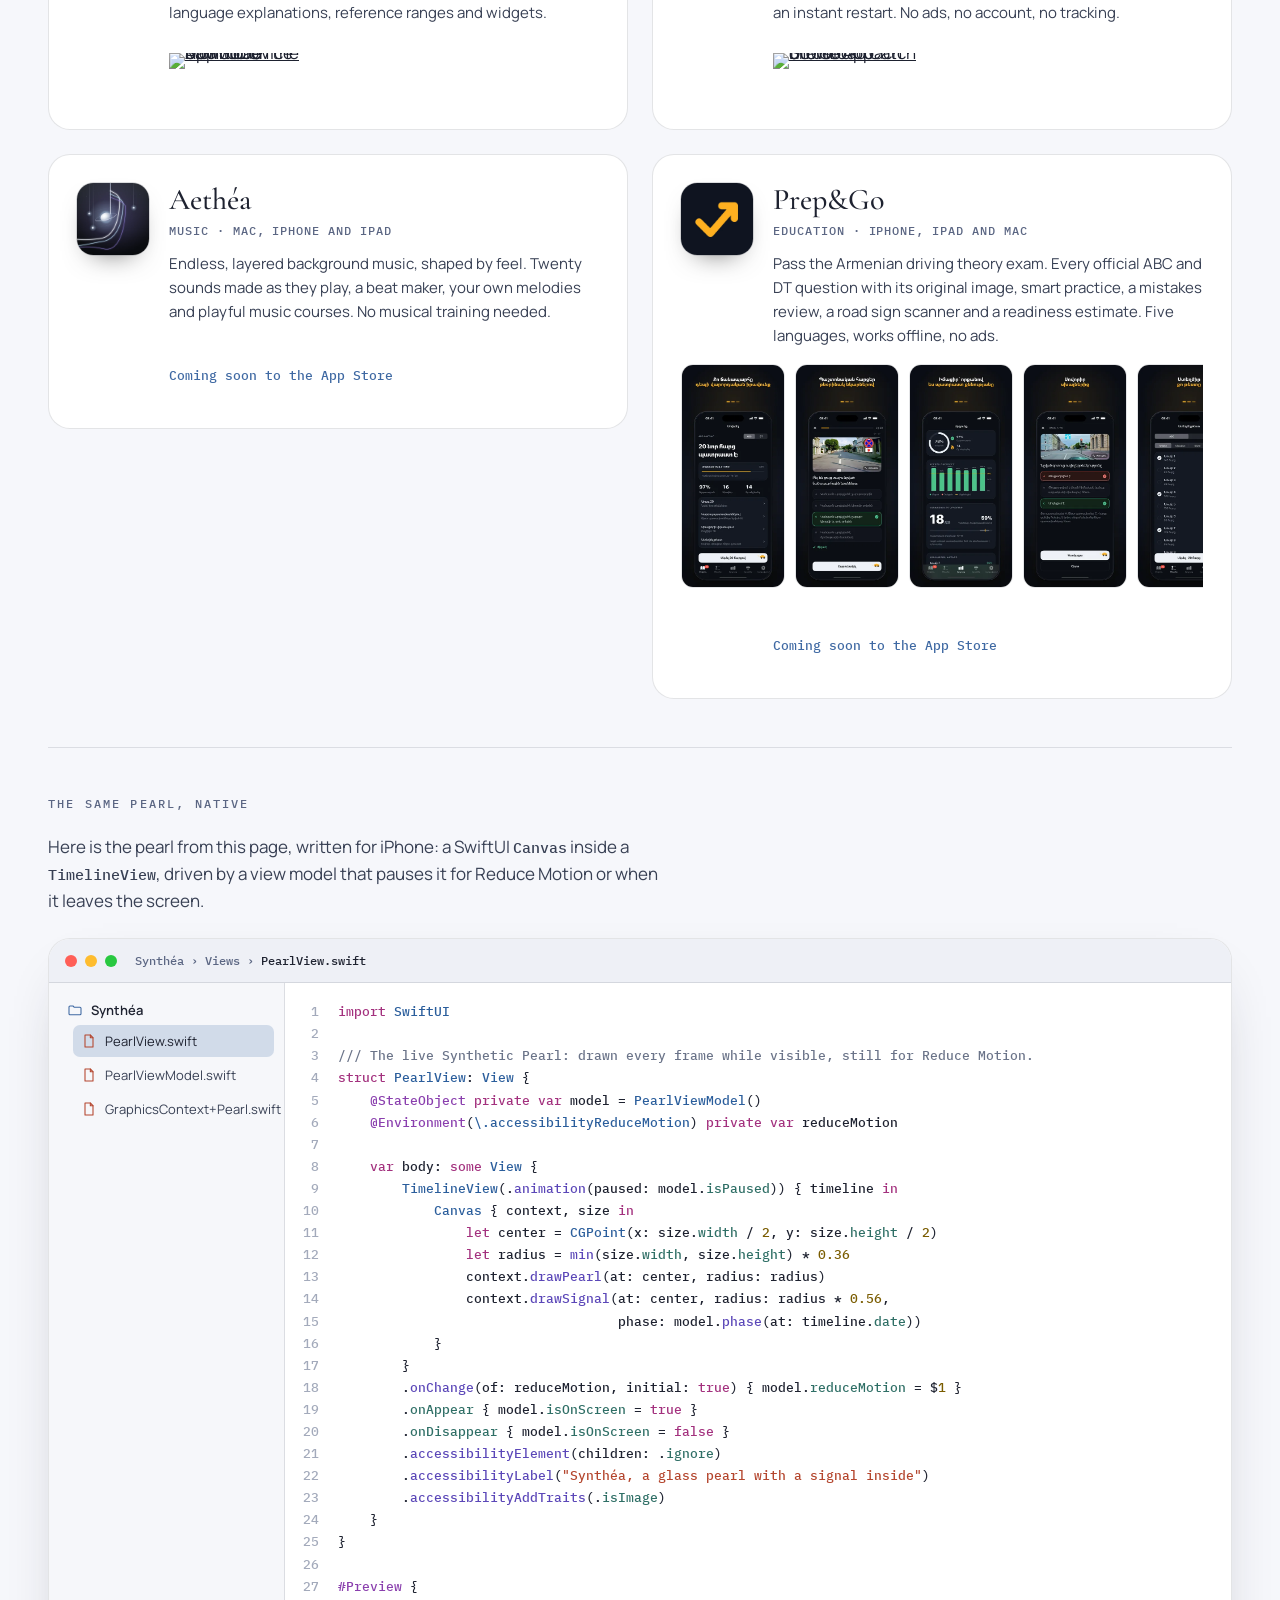
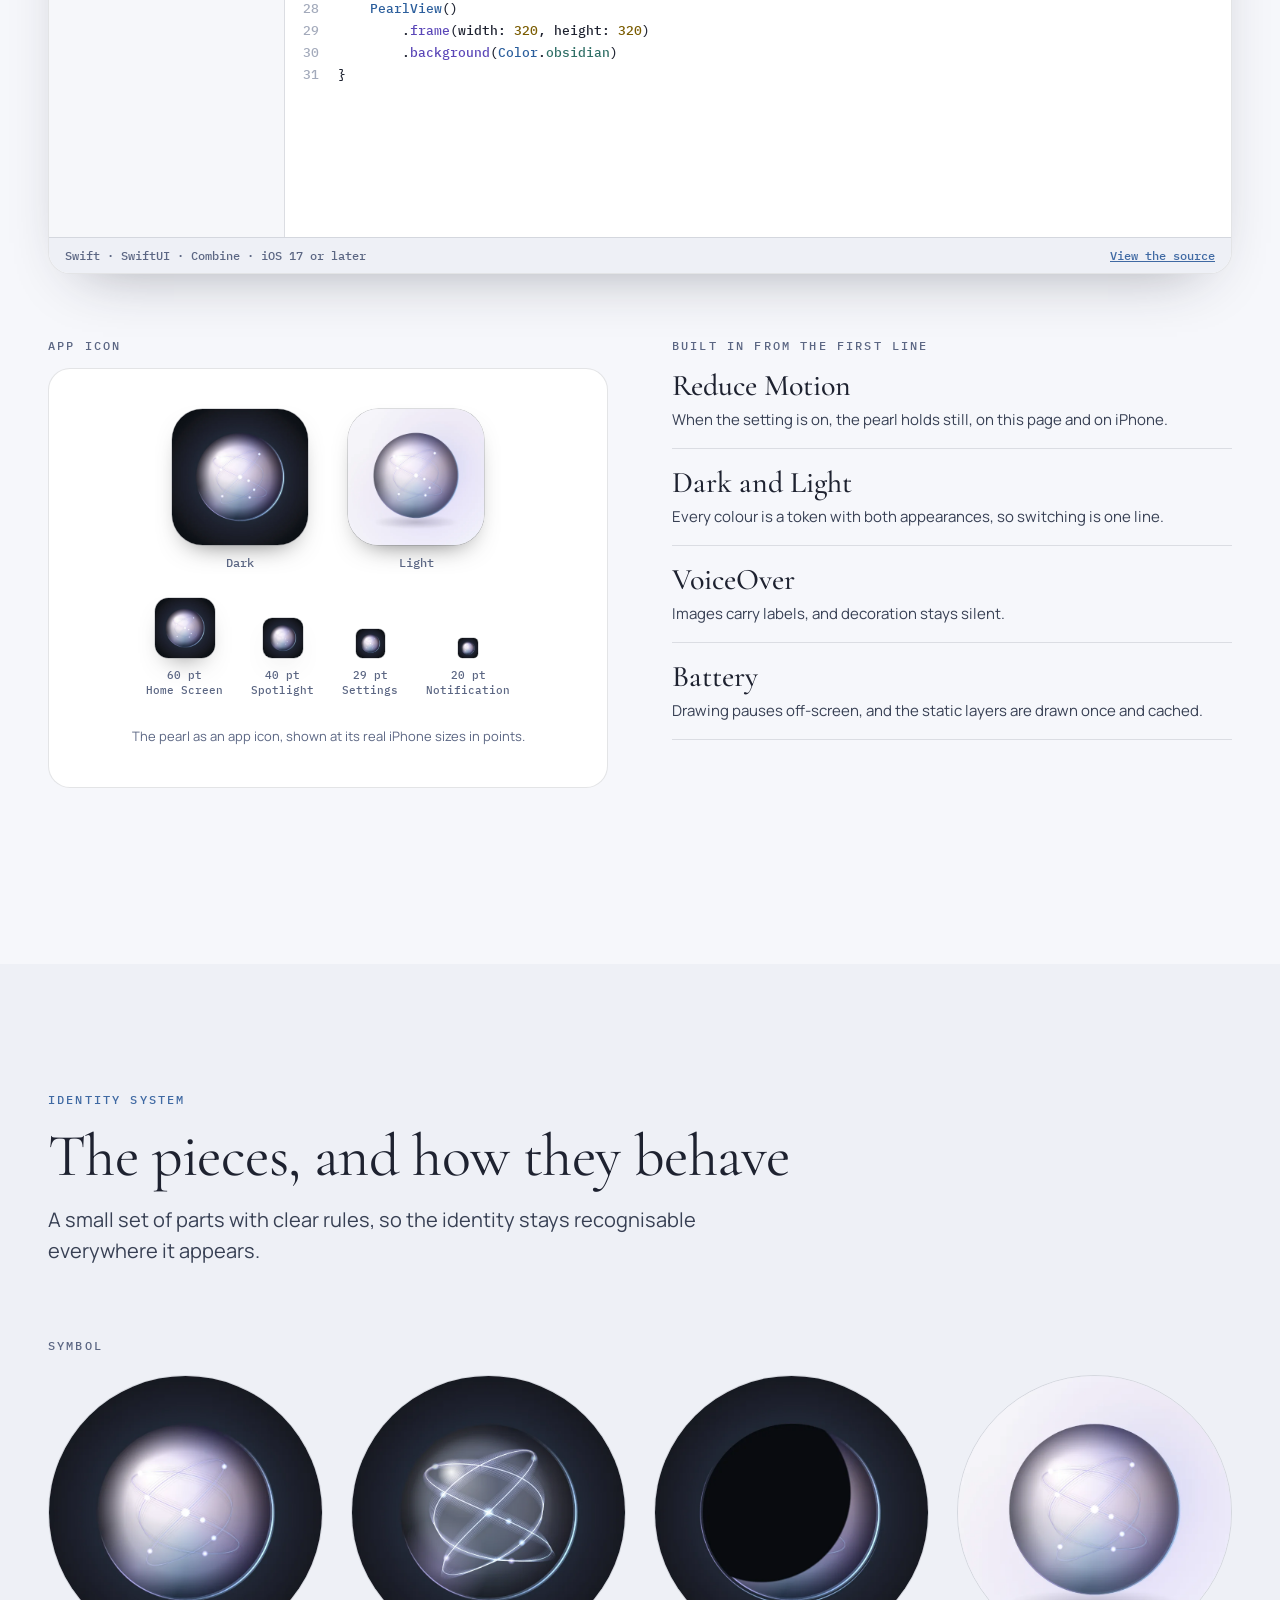
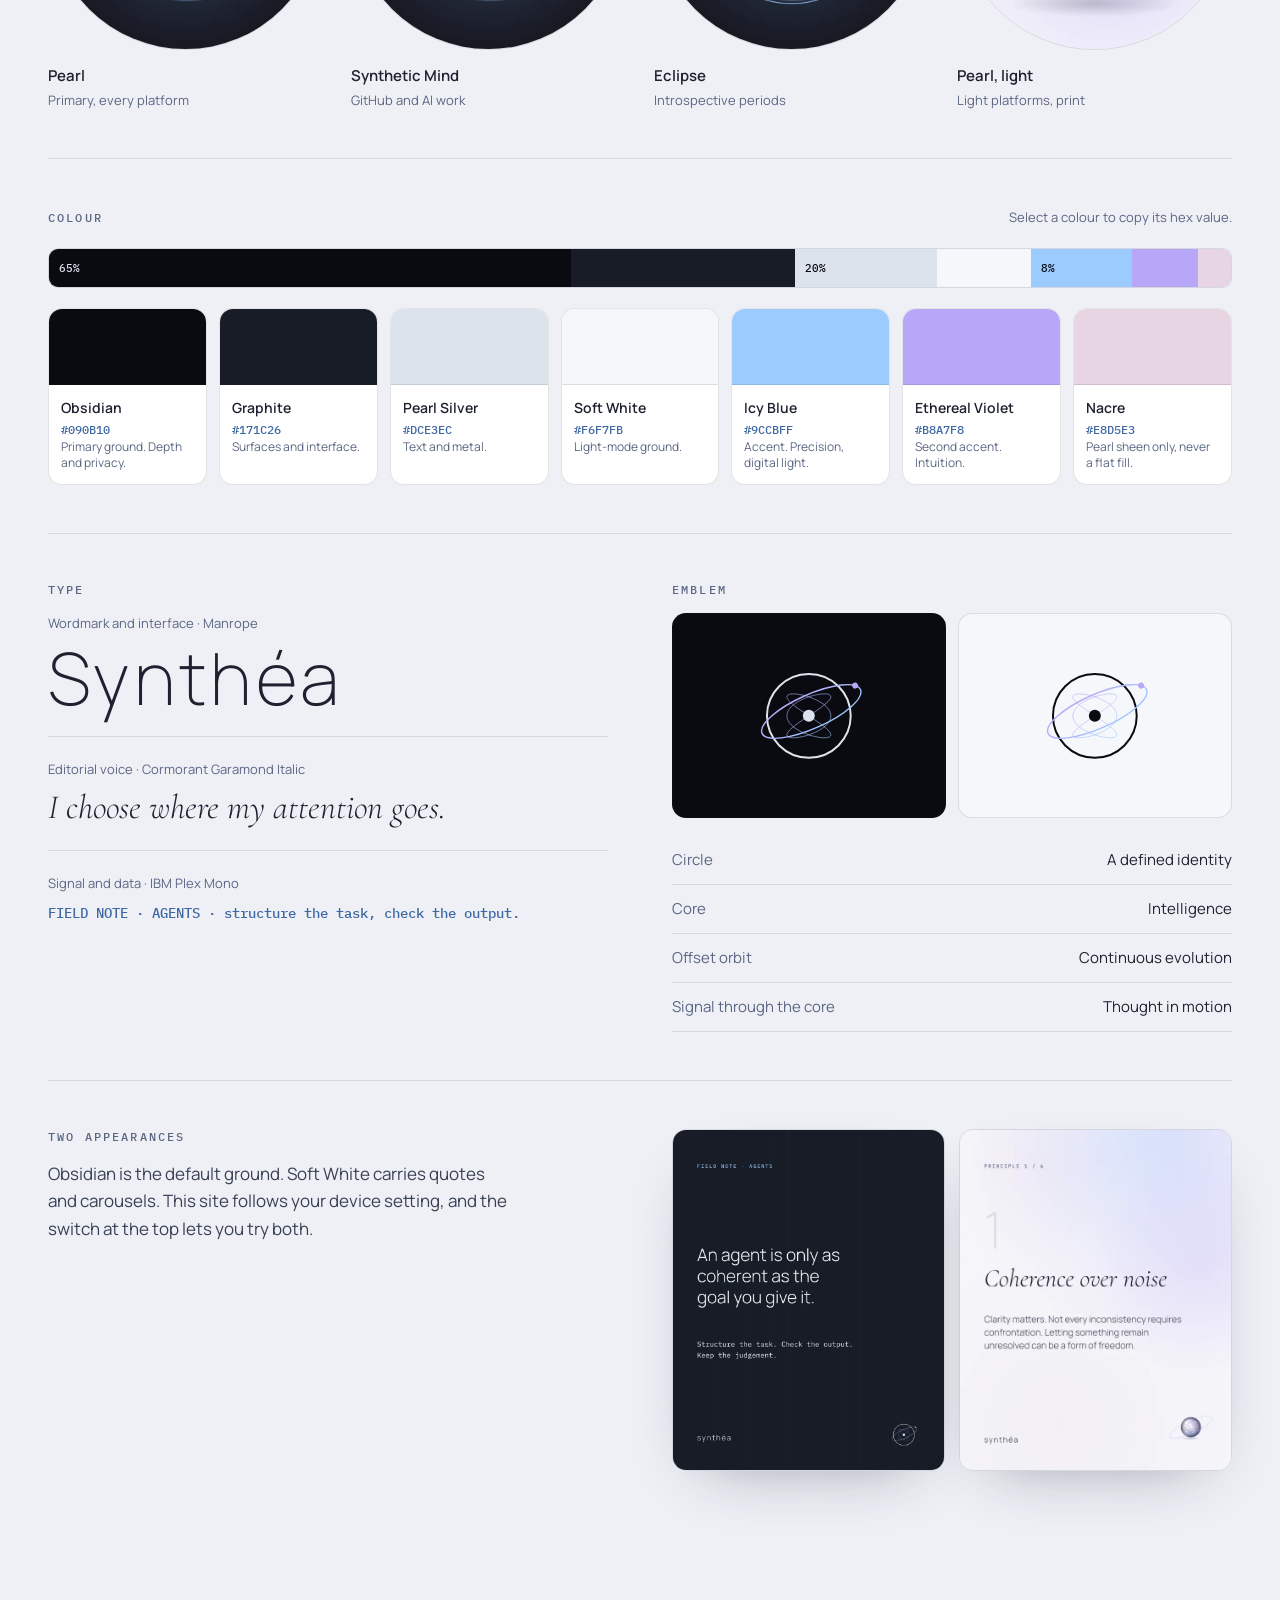
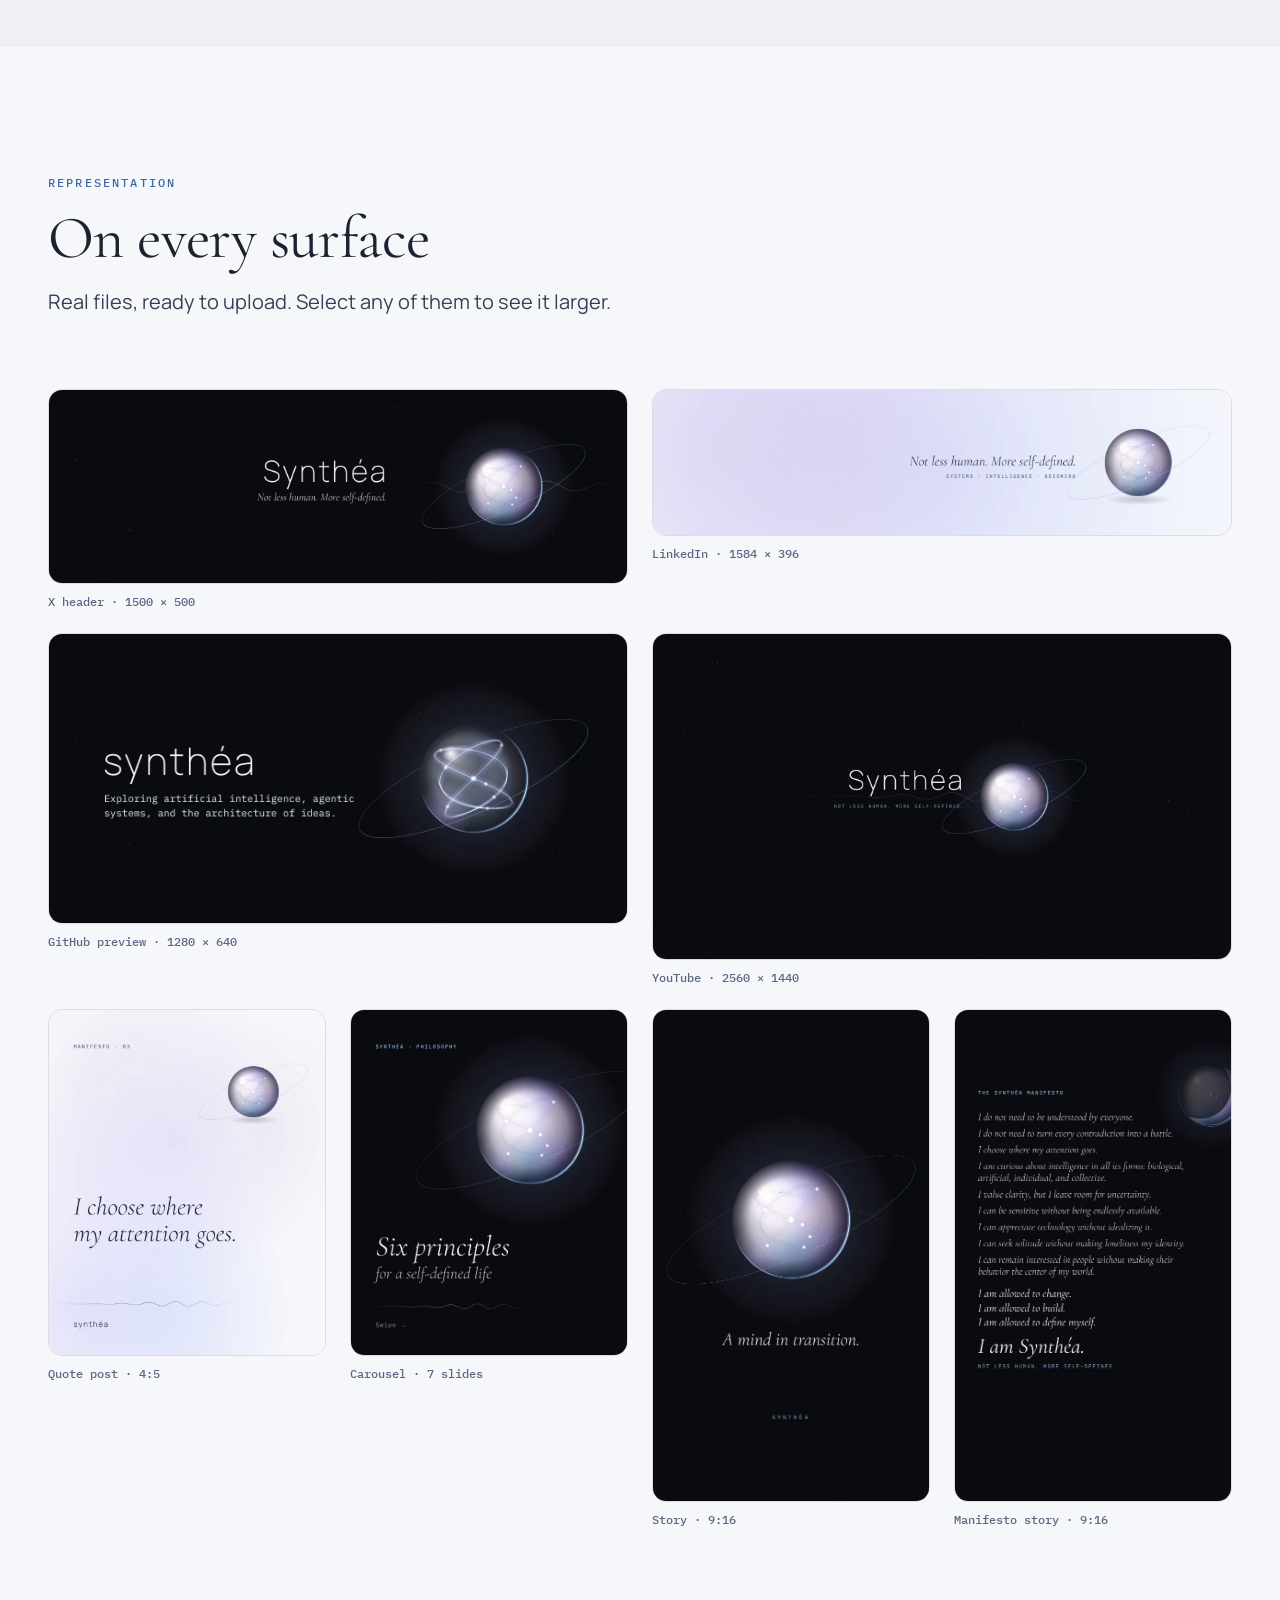
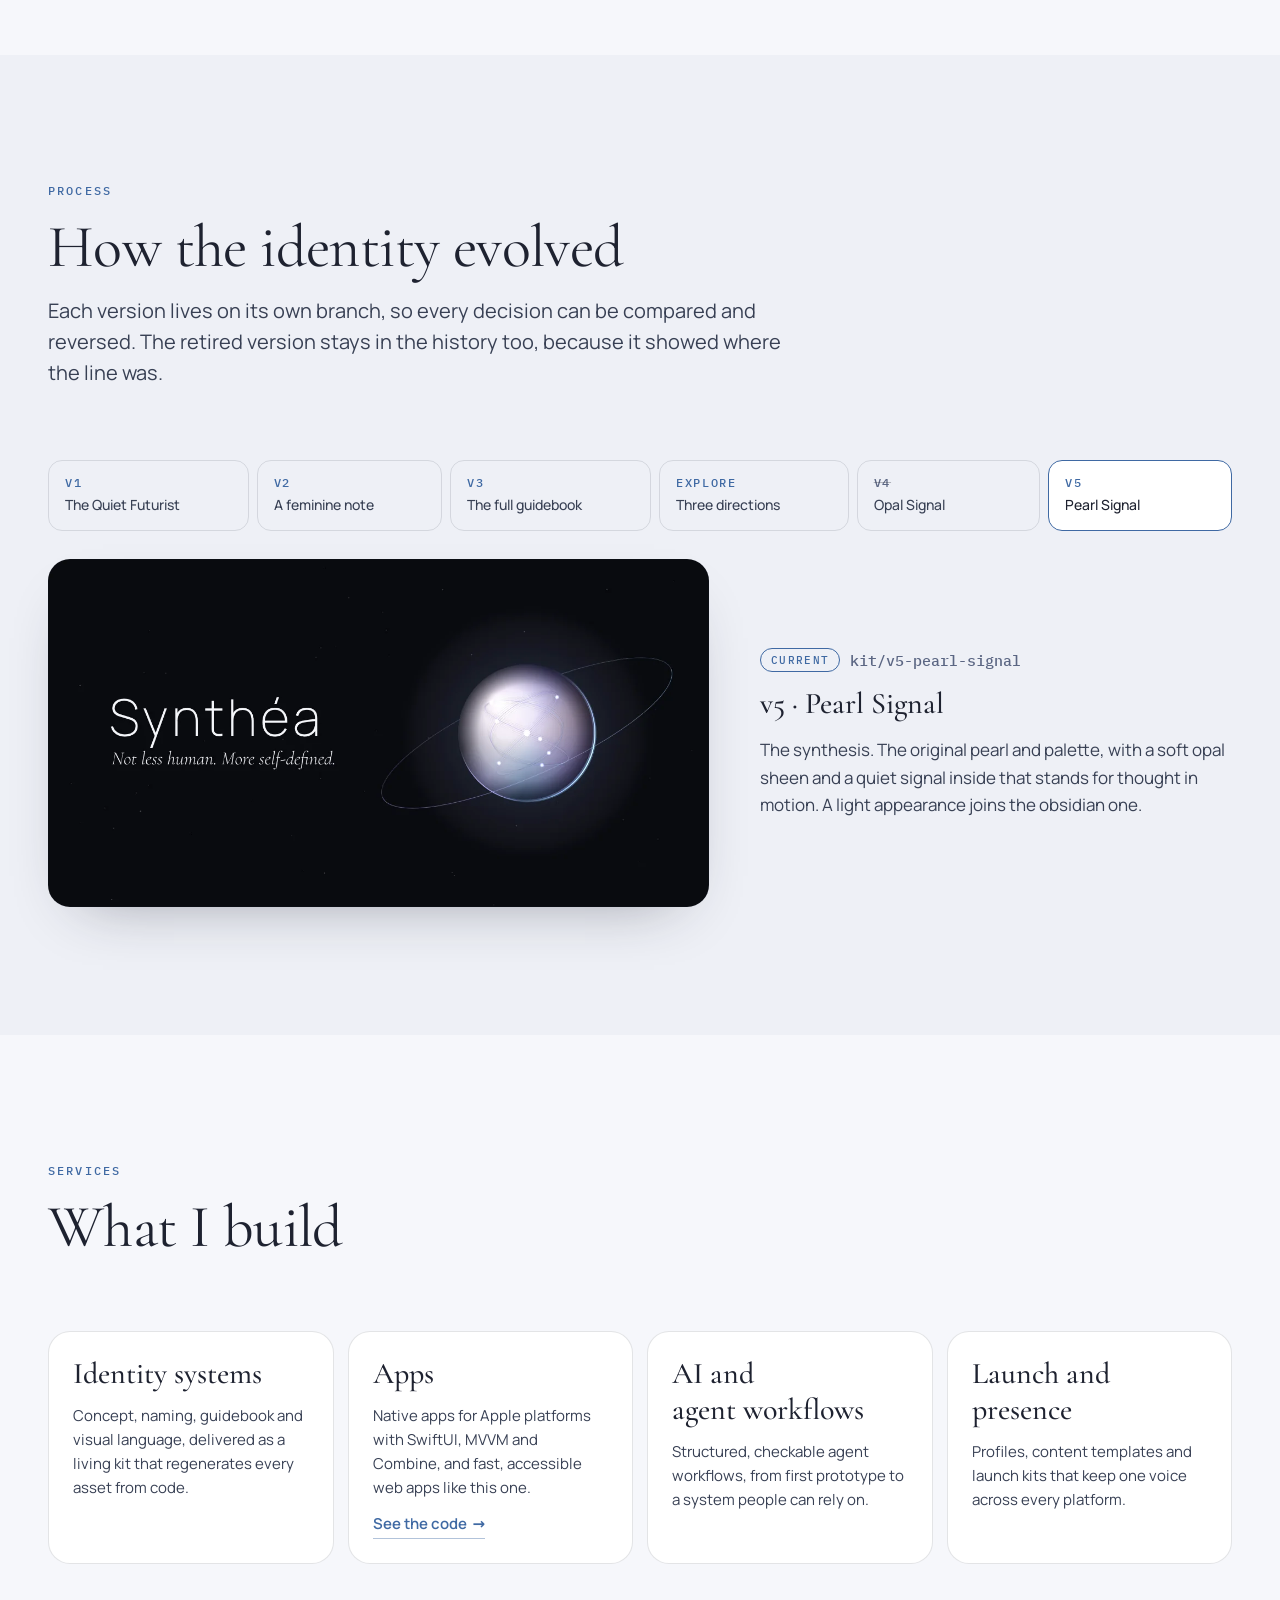
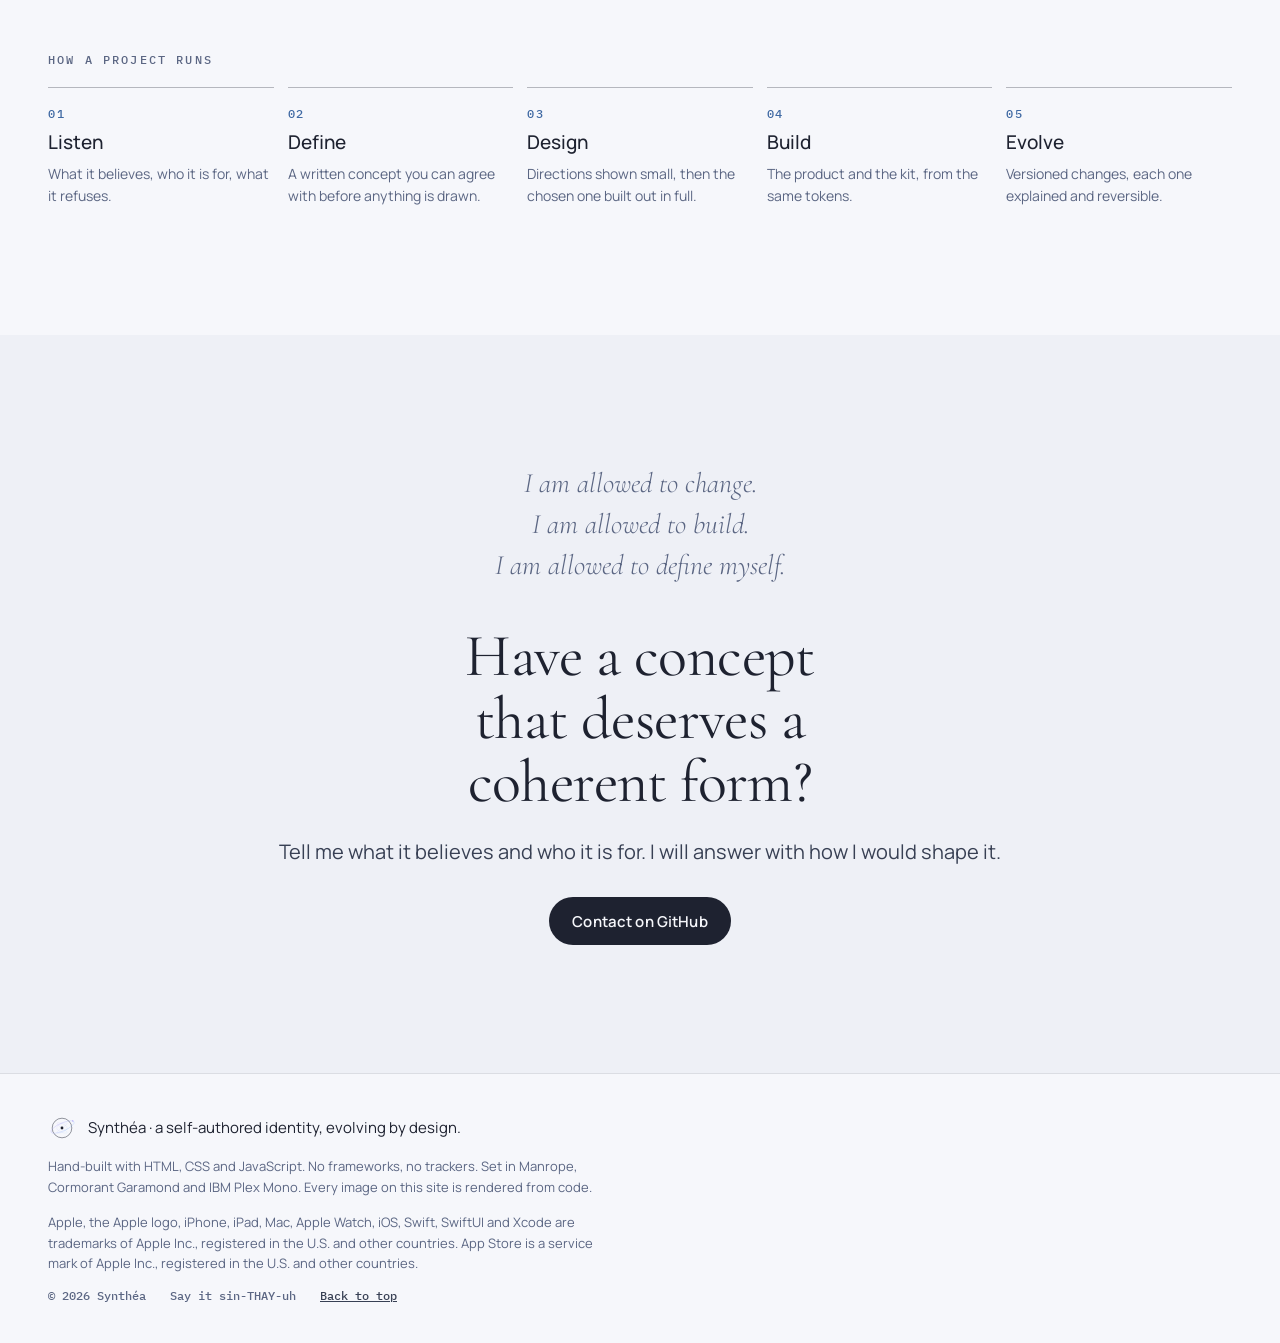
==== commit 98af4f67: "Center the Catch the Cockroach icon; add Prep&Go logo and screenshots The watch icon's art is croppe" ====
--- a/index.html
+++ b/index.html
@@ -230,12 +230,20 @@
           <div class="app-card__store"><p class="app-card__soon">Coming soon to the App Store</p></div>
         </li>
         <li class="app-card">
-          <span class="app-icon-img app-card__icon app-card__icon--placeholder" aria-hidden="true">P&amp;G</span>
+          <img class="app-icon-img app-card__icon" src="assets/img/app-prepgo.webp" width="384" height="384" loading="lazy" decoding="async" alt="">
           <div class="app-card__body">
             <h4 class="app-card__name">Prep&amp;Go</h4>
-            <p class="app-card__meta">iPhone and iPad</p>
-            <p class="app-card__text">Details to follow at launch.</p>
-          </div>
+            <p class="app-card__meta">Education · iPhone, iPad and Mac</p>
+            <p class="app-card__text">Pass the Armenian driving theory exam. Every official ABC and DT question with its original image, smart practice, a mistakes review, a road sign scanner and a readiness estimate. Five languages, works offline, no ads.</p>
+          </div>
+          <ul class="app-shots" id="prepgoShots" aria-label="Prep&amp;Go screenshots">
+            <li><button type="button" data-full="assets/img/prepgo-1.webp" aria-label="Enlarge screenshot: Learn: the home screen with your progress and Quick 20"><img src="assets/img/prepgo-1-thumb.webp" width="360" height="783" loading="lazy" decoding="async" alt="Prep&amp;Go for iPhone. Learn: the home screen with your progress and Quick 20"></button><span hidden>Prep&amp;Go · Learn: the home screen with your progress and Quick 20</span></li>
+            <li><button type="button" data-full="assets/img/prepgo-2.webp" aria-label="Enlarge screenshot: Quiz: an official question with its original photo"><img src="assets/img/prepgo-2-thumb.webp" width="360" height="783" loading="lazy" decoding="async" alt="Prep&amp;Go for iPhone. Quiz: an official question with its original photo"></button><span hidden>Prep&amp;Go · Quiz: an official question with its original photo</span></li>
+            <li><button type="button" data-full="assets/img/prepgo-3.webp" aria-label="Enlarge screenshot: Statistics: accuracy and a readiness estimate"><img src="assets/img/prepgo-3-thumb.webp" width="360" height="783" loading="lazy" decoding="async" alt="Prep&amp;Go for iPhone. Statistics: accuracy and a readiness estimate"></button><span hidden>Prep&amp;Go · Statistics: accuracy and a readiness estimate</span></li>
+            <li><button type="button" data-full="assets/img/prepgo-4.webp" aria-label="Enlarge screenshot: Mistakes: a wrong answer with the correct one marked"><img src="assets/img/prepgo-4-thumb.webp" width="360" height="783" loading="lazy" decoding="async" alt="Prep&amp;Go for iPhone. Mistakes: a wrong answer with the correct one marked"></button><span hidden>Prep&amp;Go · Mistakes: a wrong answer with the correct one marked</span></li>
+            <li><button type="button" data-full="assets/img/prepgo-5.webp" aria-label="Enlarge screenshot: Build: a custom test from chosen groups"><img src="assets/img/prepgo-5-thumb.webp" width="360" height="783" loading="lazy" decoding="async" alt="Prep&amp;Go for iPhone. Build: a custom test from chosen groups"></button><span hidden>Prep&amp;Go · Build: a custom test from chosen groups</span></li>
+            <li><button type="button" data-full="assets/img/prepgo-6.webp" aria-label="Enlarge screenshot: Signs: road signs by category"><img src="assets/img/prepgo-6-thumb.webp" width="360" height="783" loading="lazy" decoding="async" alt="Prep&amp;Go for iPhone. Signs: road signs by category"></button><span hidden>Prep&amp;Go · Signs: road signs by category</span></li>
+          </ul>
           <div class="app-card__store"><p class="app-card__soon">Coming soon to the App Store</p></div>
         </li>
       </ul>
--- a/css/components.css
+++ b/css/components.css
@@ -32,6 +32,7 @@
 .btn--ghost:hover { border-color: var(--text-2); background: var(--surface-2); }
 .btn--small { min-height: 38px; padding: 0 16px; font-size: 14px; }
 @media (max-width: 420px) { .nav .btn--small { padding: 0 12px; font-size: 13px; } }
+@media (max-width: 359px) { .nav .btn--small { display: none; } }
 
 .icon { width: 20px; height: 20px; fill: none; stroke: currentColor; stroke-width: 1.6; stroke-linecap: round; stroke-linejoin: round; }
 .icon-btn {
--- a/css/sections.css
+++ b/css/sections.css
@@ -258,7 +258,7 @@
 
 /* app portfolio: one card per app; App Store badge per Apple's marketing guidelines (official artwork, 40 px or taller, clear space a quarter of its height) */
 .app-grid { display: grid; grid-template-columns: repeat(2, minmax(0, 1fr)); gap: clamp(16px, 2.4vw, 24px); }
-.app-card { display: grid; grid-template-columns: auto minmax(0, 1fr); grid-template-rows: 1fr auto; gap: 16px 20px; padding: clamp(20px, 2.6vw, 28px); border: 1px solid var(--line); border-radius: var(--radius-lg); background: var(--surface); }
+.app-card { display: grid; grid-template-columns: auto minmax(0, 1fr); align-self: start; align-content: start; gap: 16px 20px; padding: clamp(20px, 2.6vw, 28px); border: 1px solid var(--line); border-radius: var(--radius-lg); background: var(--surface); }
 .app-card__icon { width: 72px; }
 .app-icon-img--watch { border-radius: 50%; background: var(--surface-2); }
 .app-card__icon--placeholder { display: grid; place-items: center; background: linear-gradient(135deg, var(--surface-2), var(--bg)); font: 300 20px var(--f-wordmark); letter-spacing: 0.06em; color: var(--muted); }
@@ -274,3 +274,7 @@
 @media (max-width: 420px) { .app-card { grid-template-columns: minmax(0, 1fr); } .app-card__store { grid-column: 1; } }
 .block__lead { color: var(--text-2); max-width: 62ch; }
 #apps .block:has(+ .xcode) { padding-bottom: 24px; }
+.app-shots { grid-column: 1 / -1; display: flex; gap: 10px; overflow-x: auto; scroll-snap-type: x mandatory; overscroll-behavior-x: contain; padding-bottom: 6px; }
+.app-shots li { flex: 0 0 auto; scroll-snap-align: start; }
+.app-shots button { display: block; padding: 0; border: 0; background: none; border-radius: 12px; cursor: zoom-in; }
+.app-shots img { width: 104px; height: auto; border-radius: 12px; border: 1px solid var(--line); }
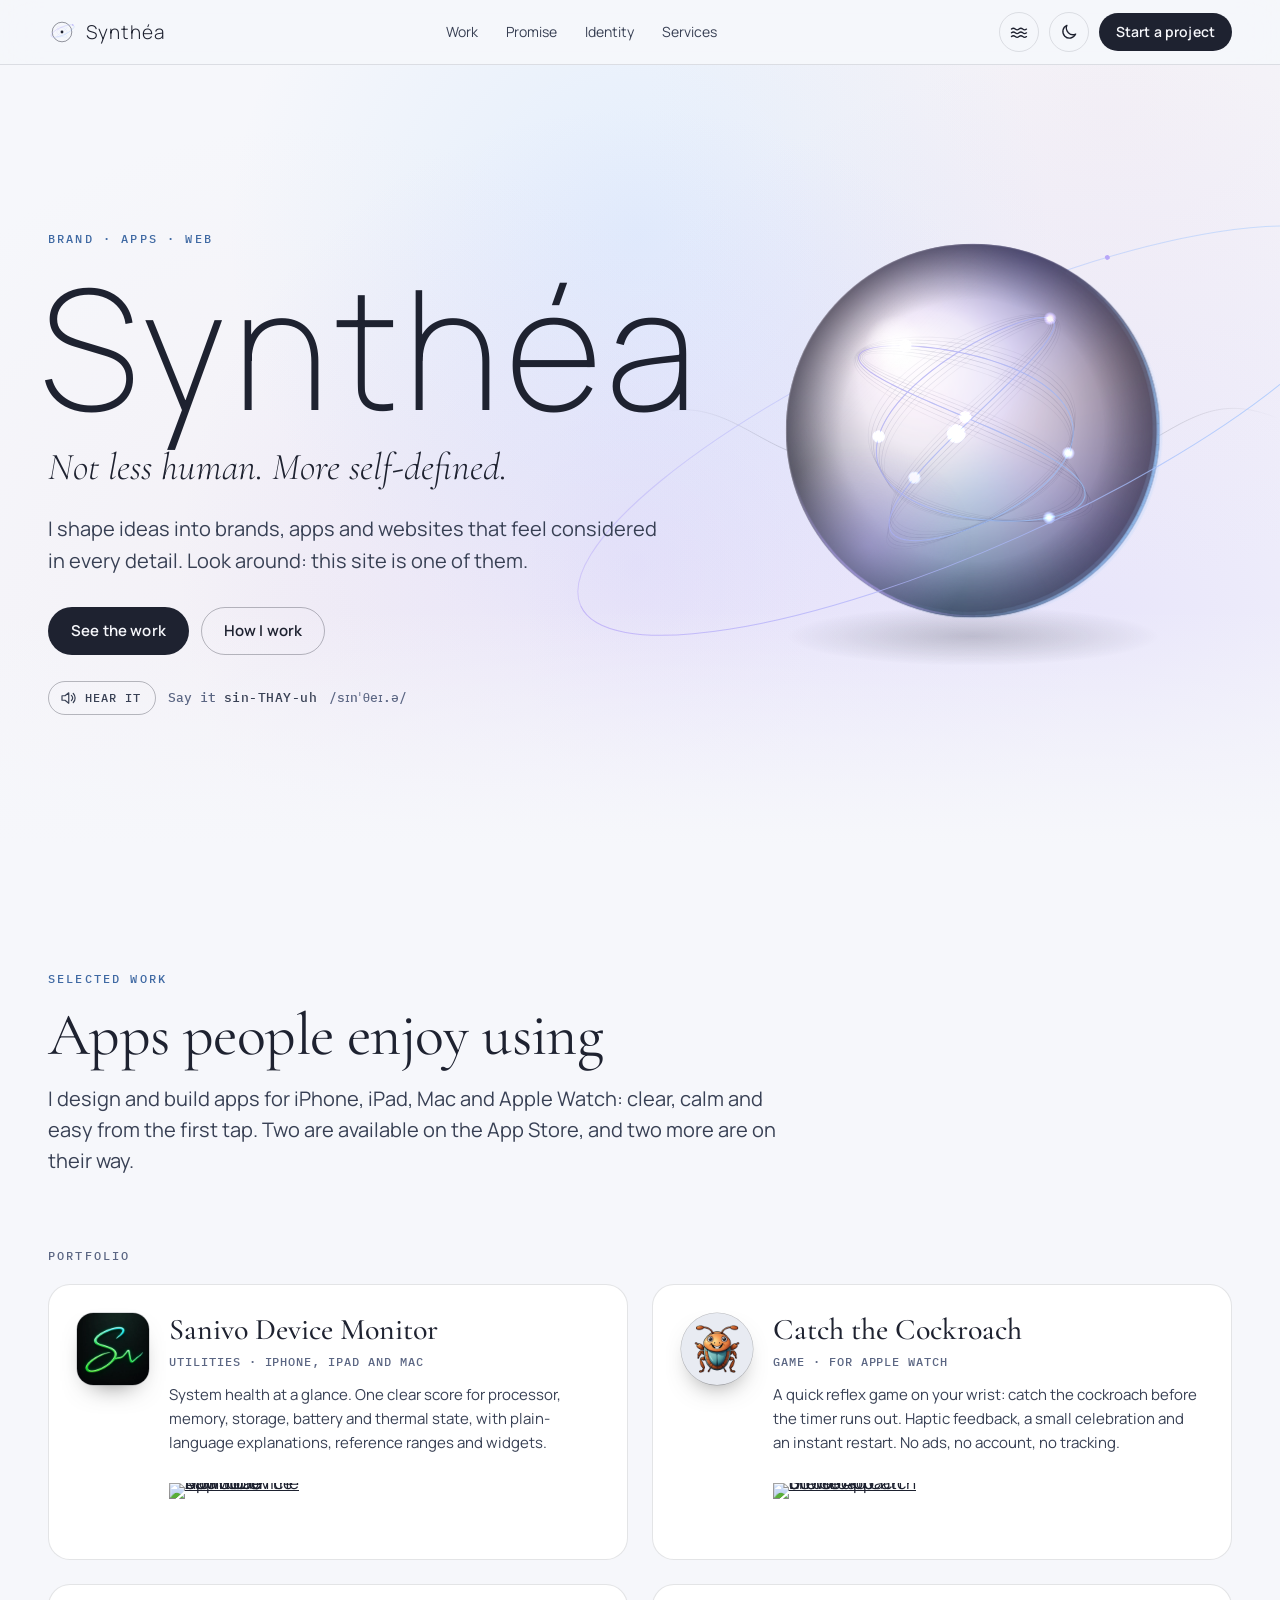
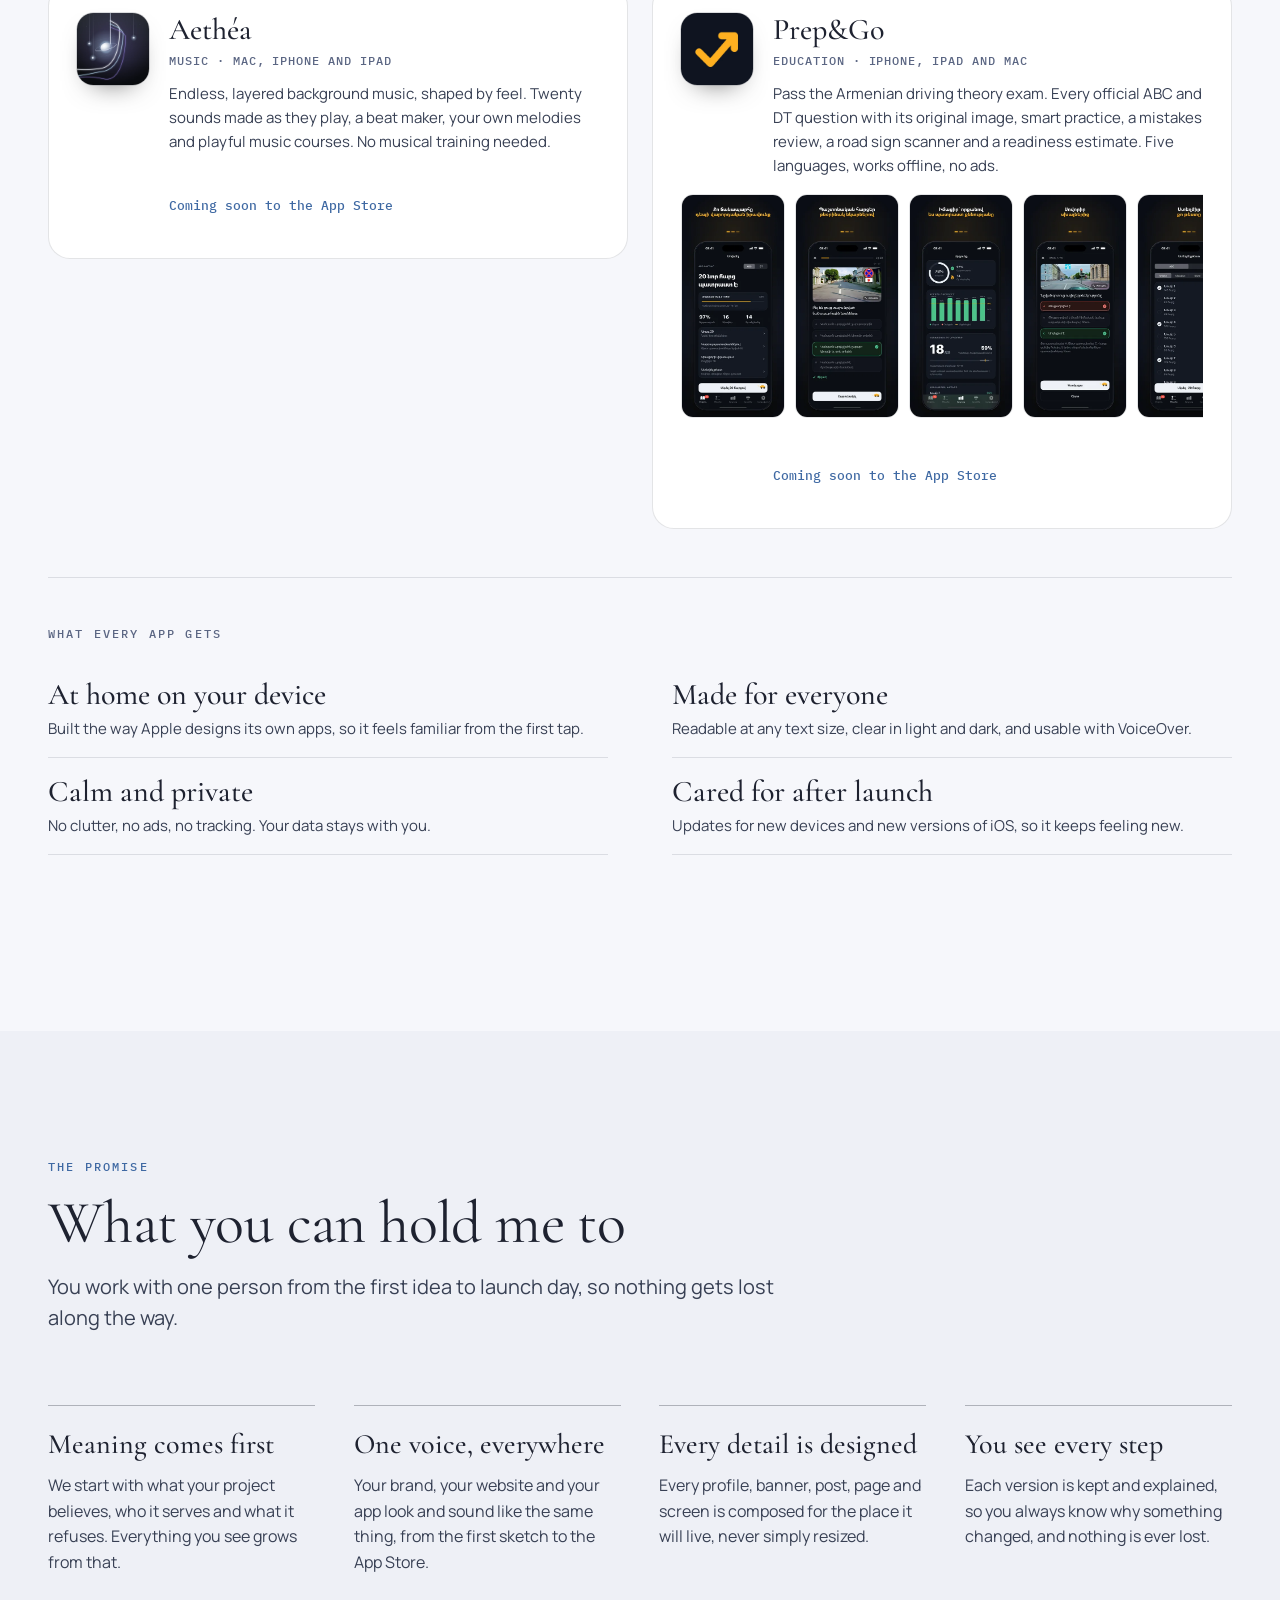
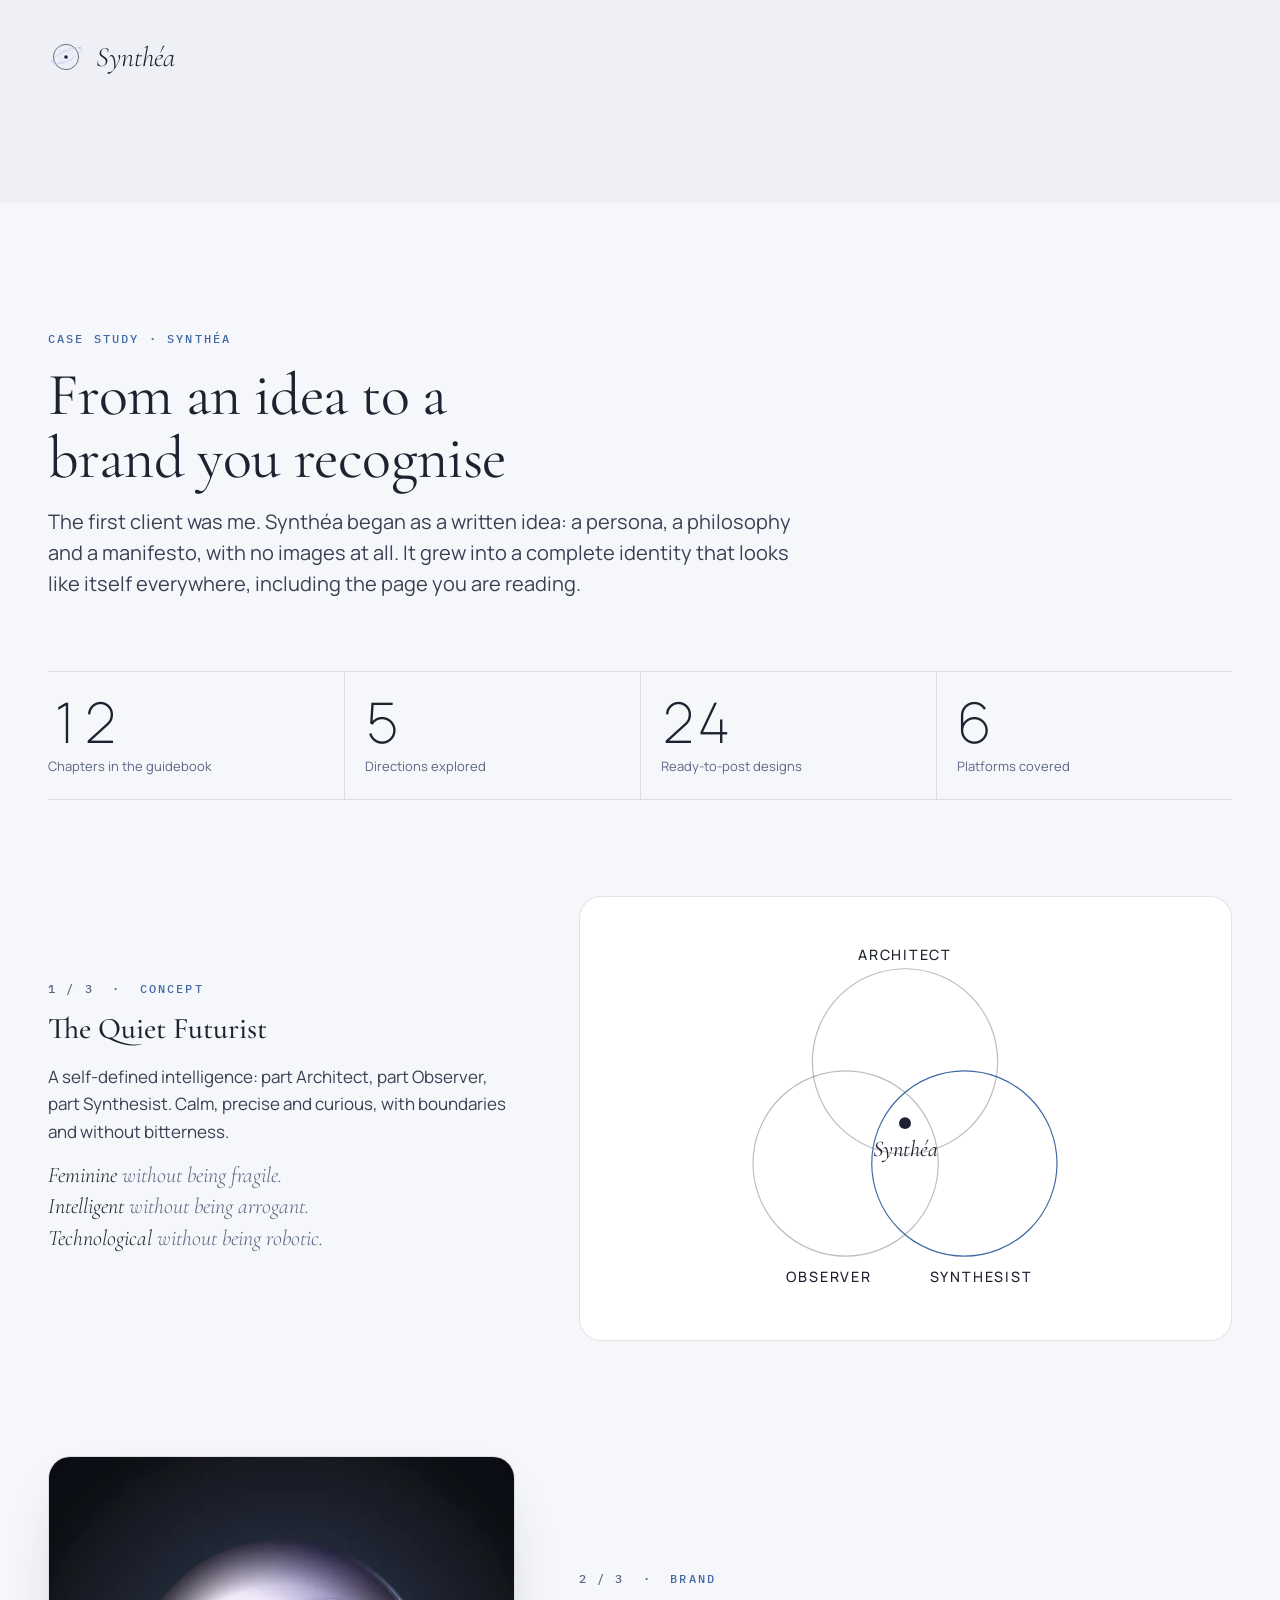
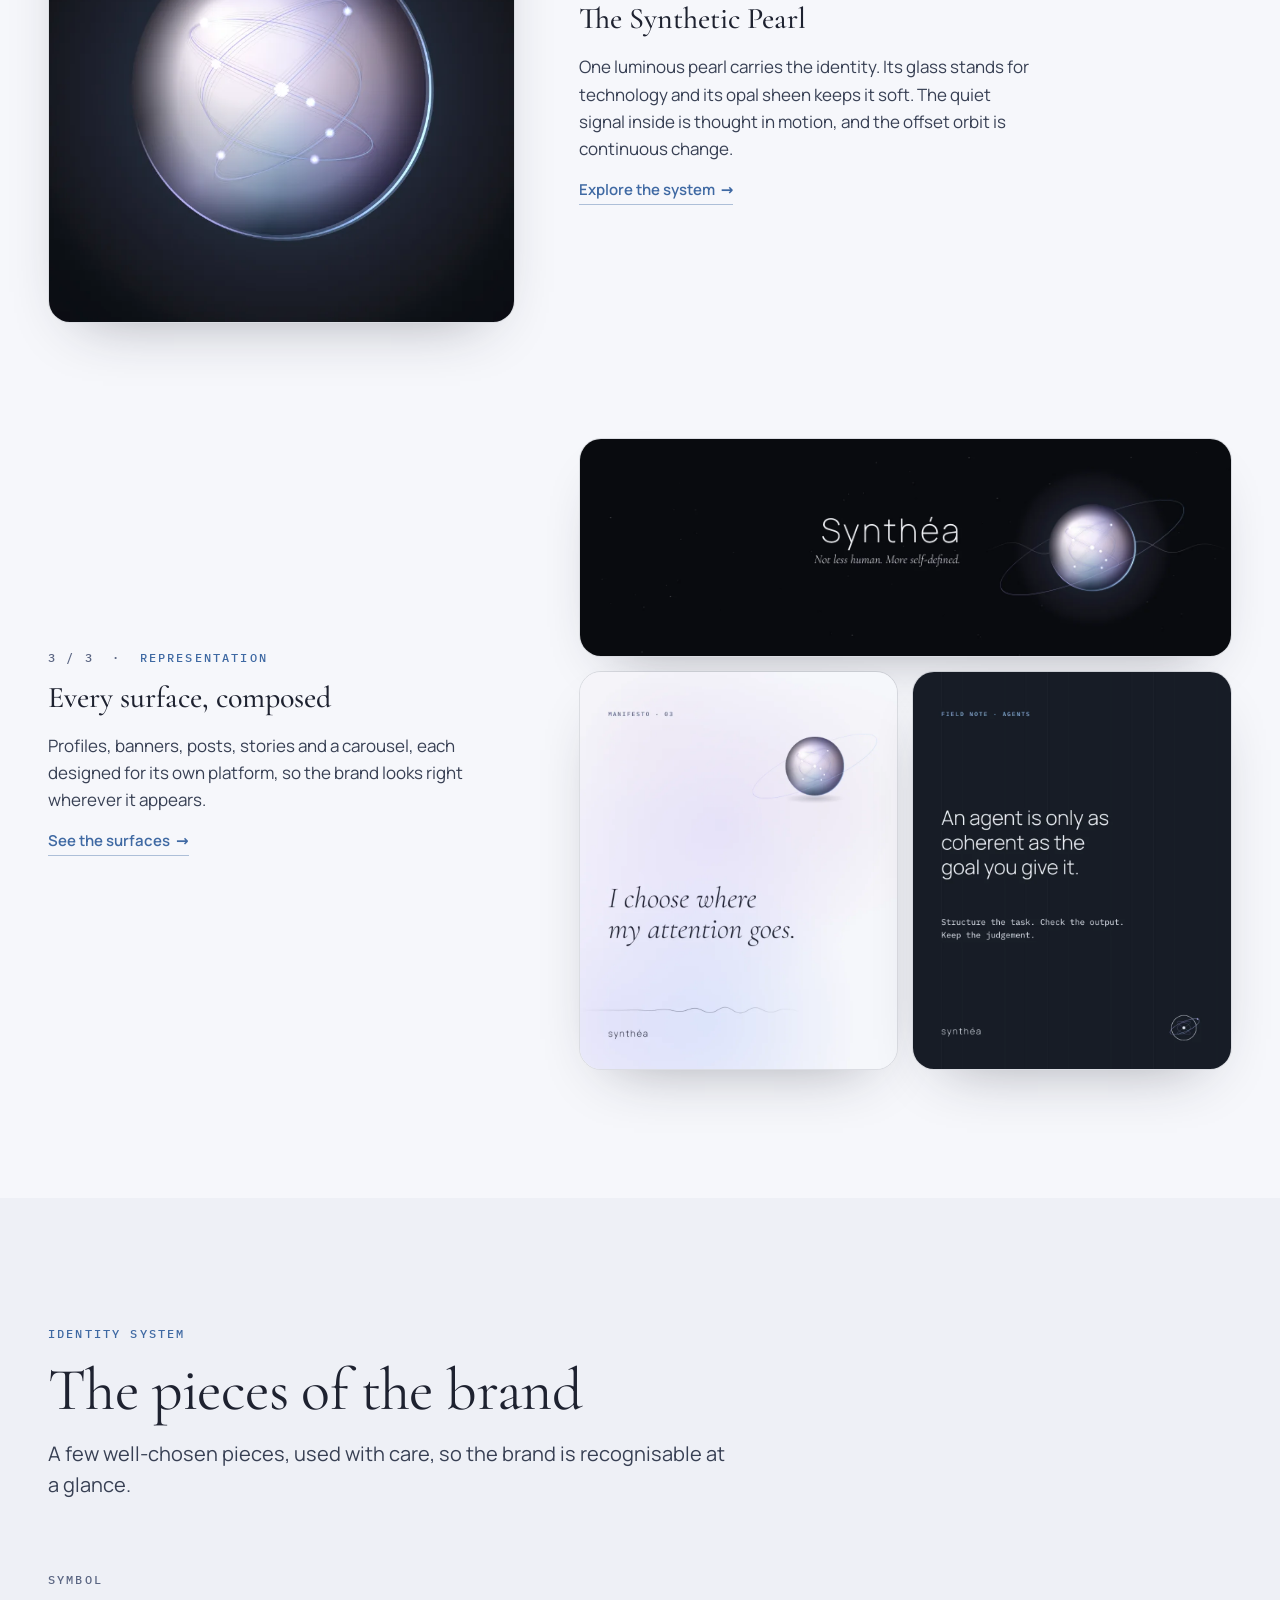
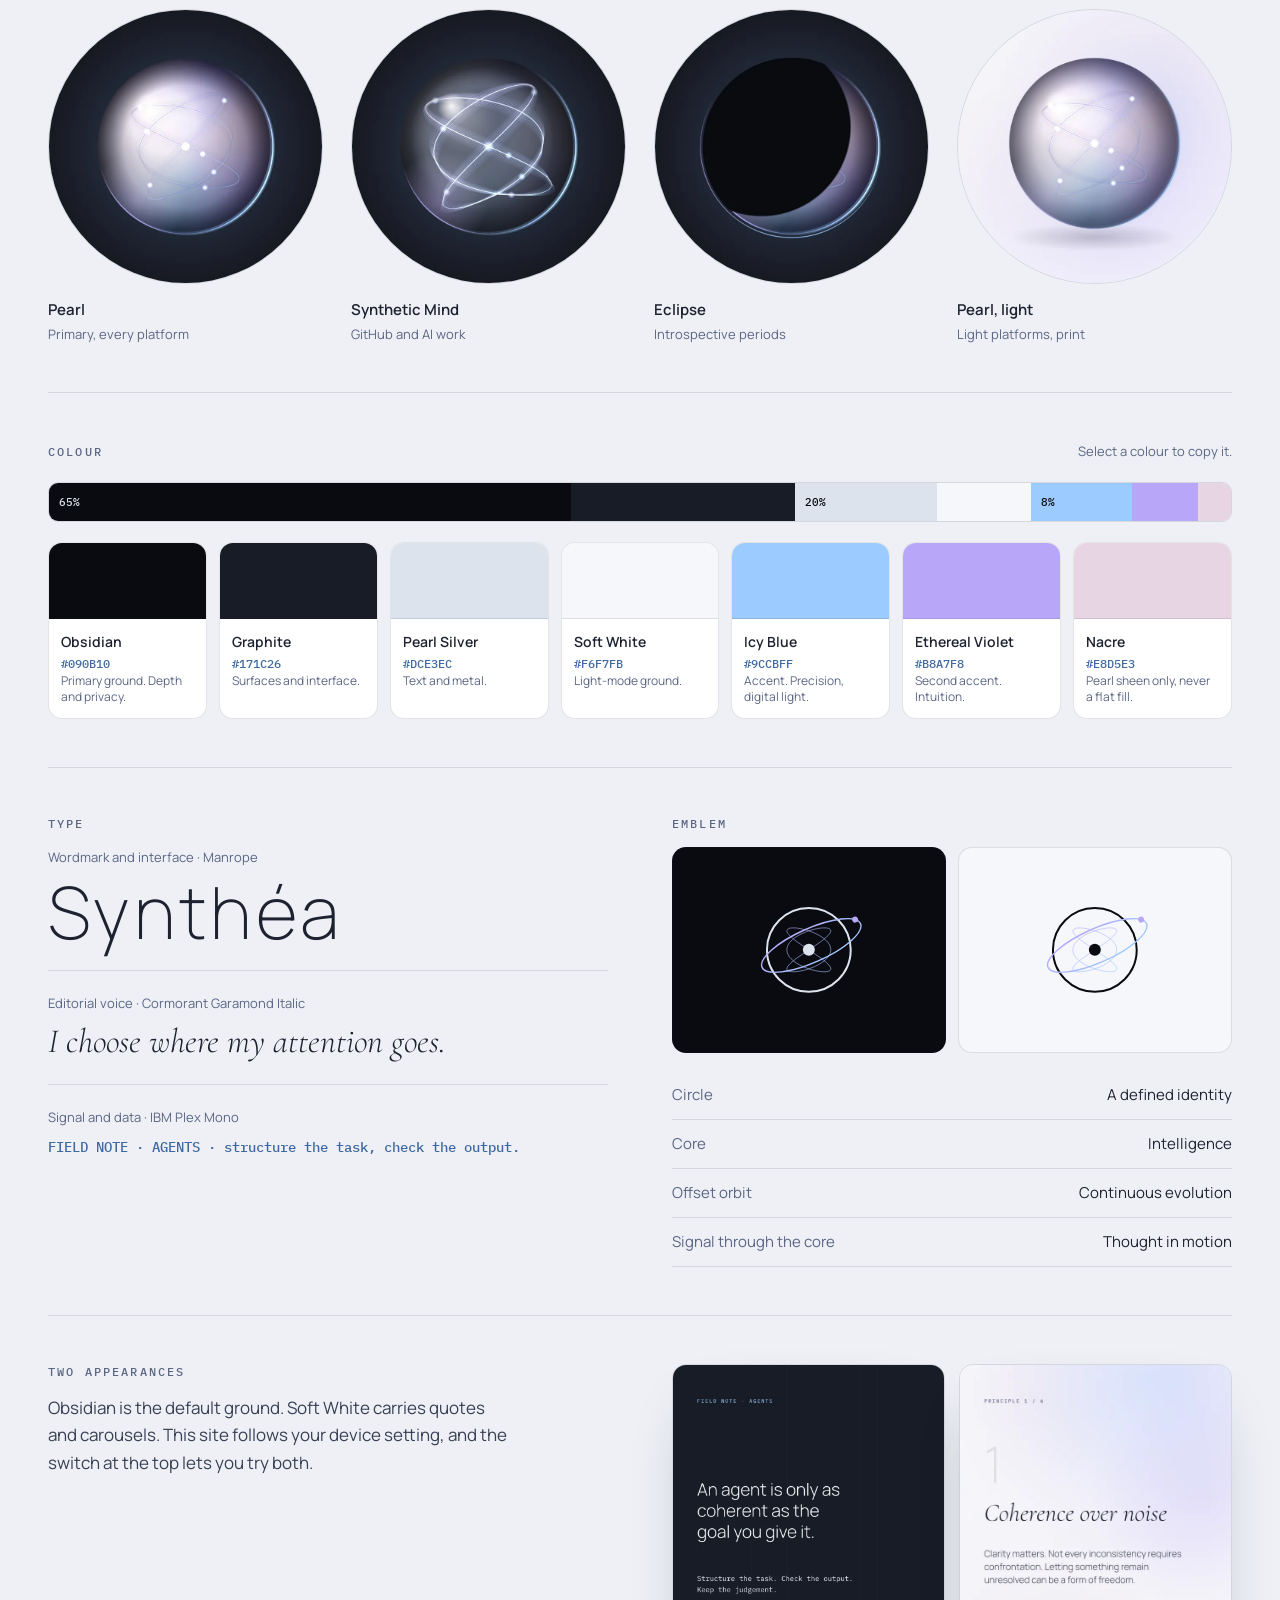
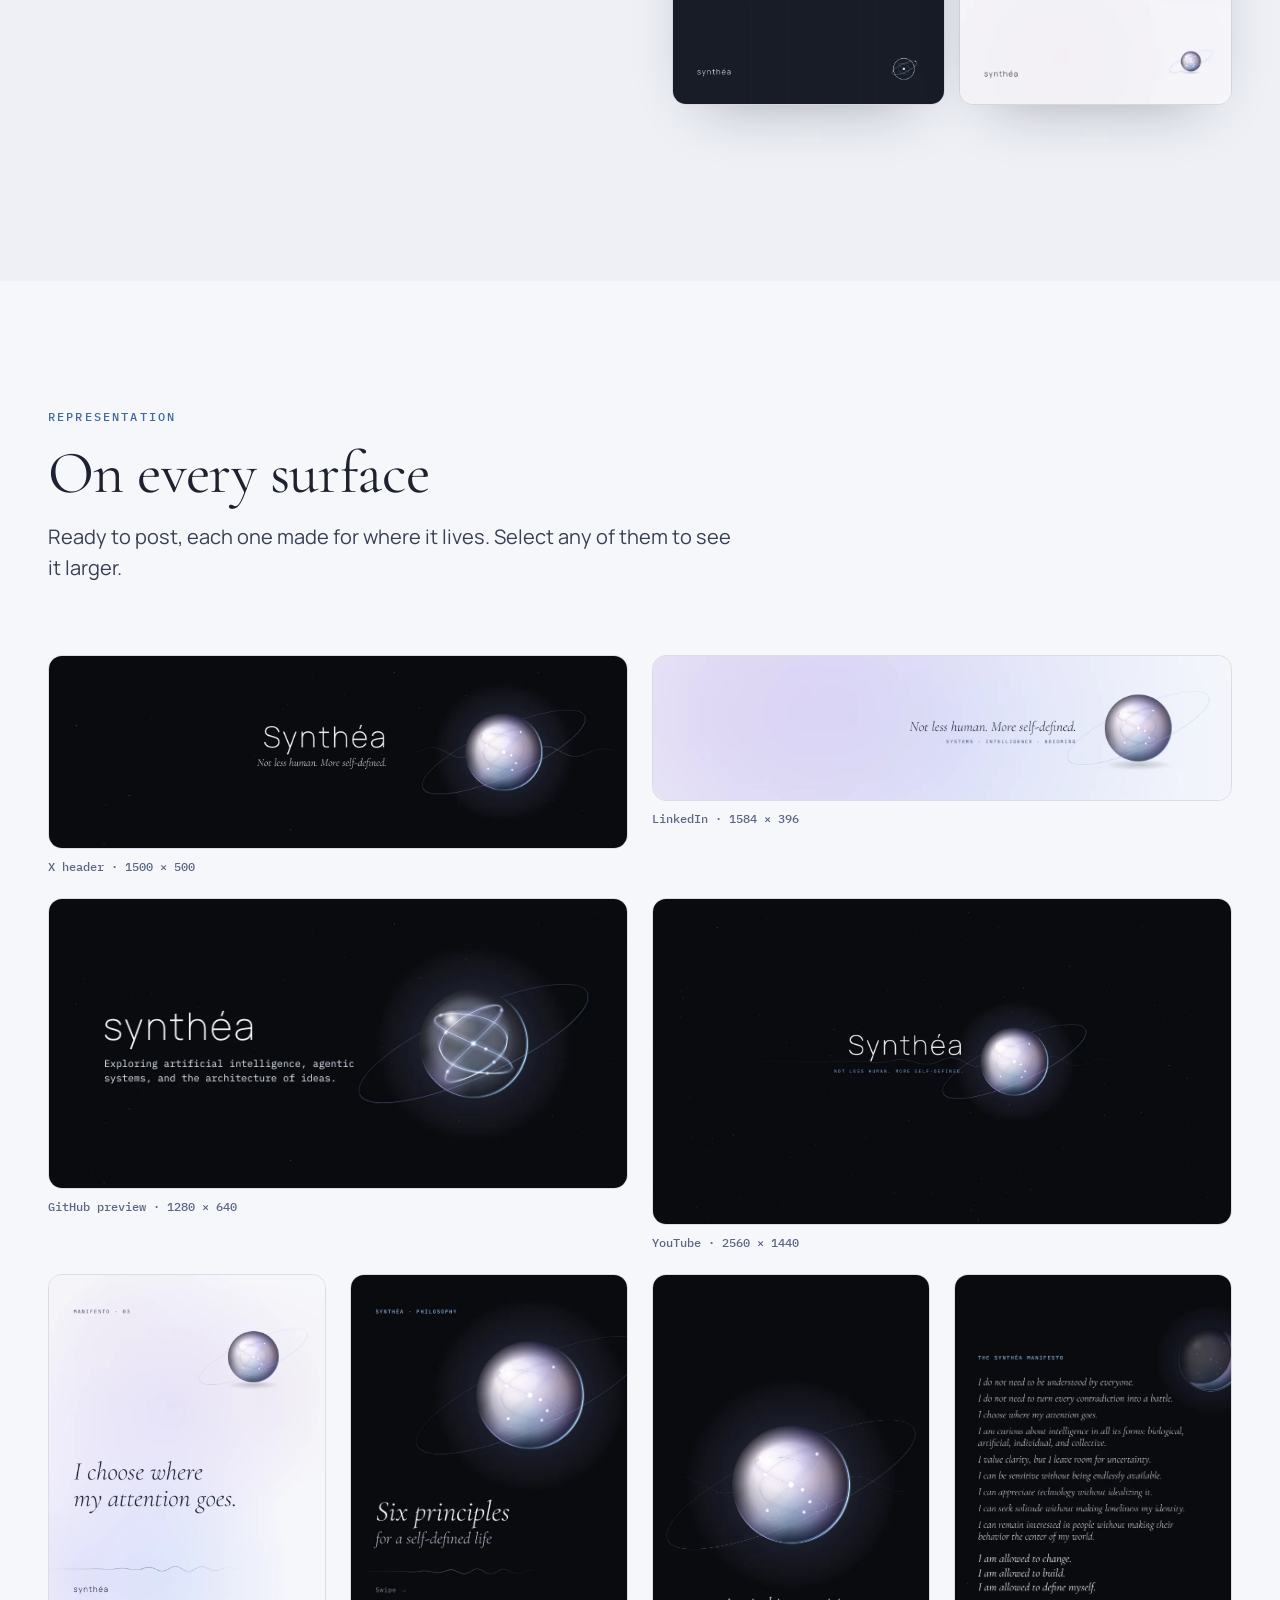
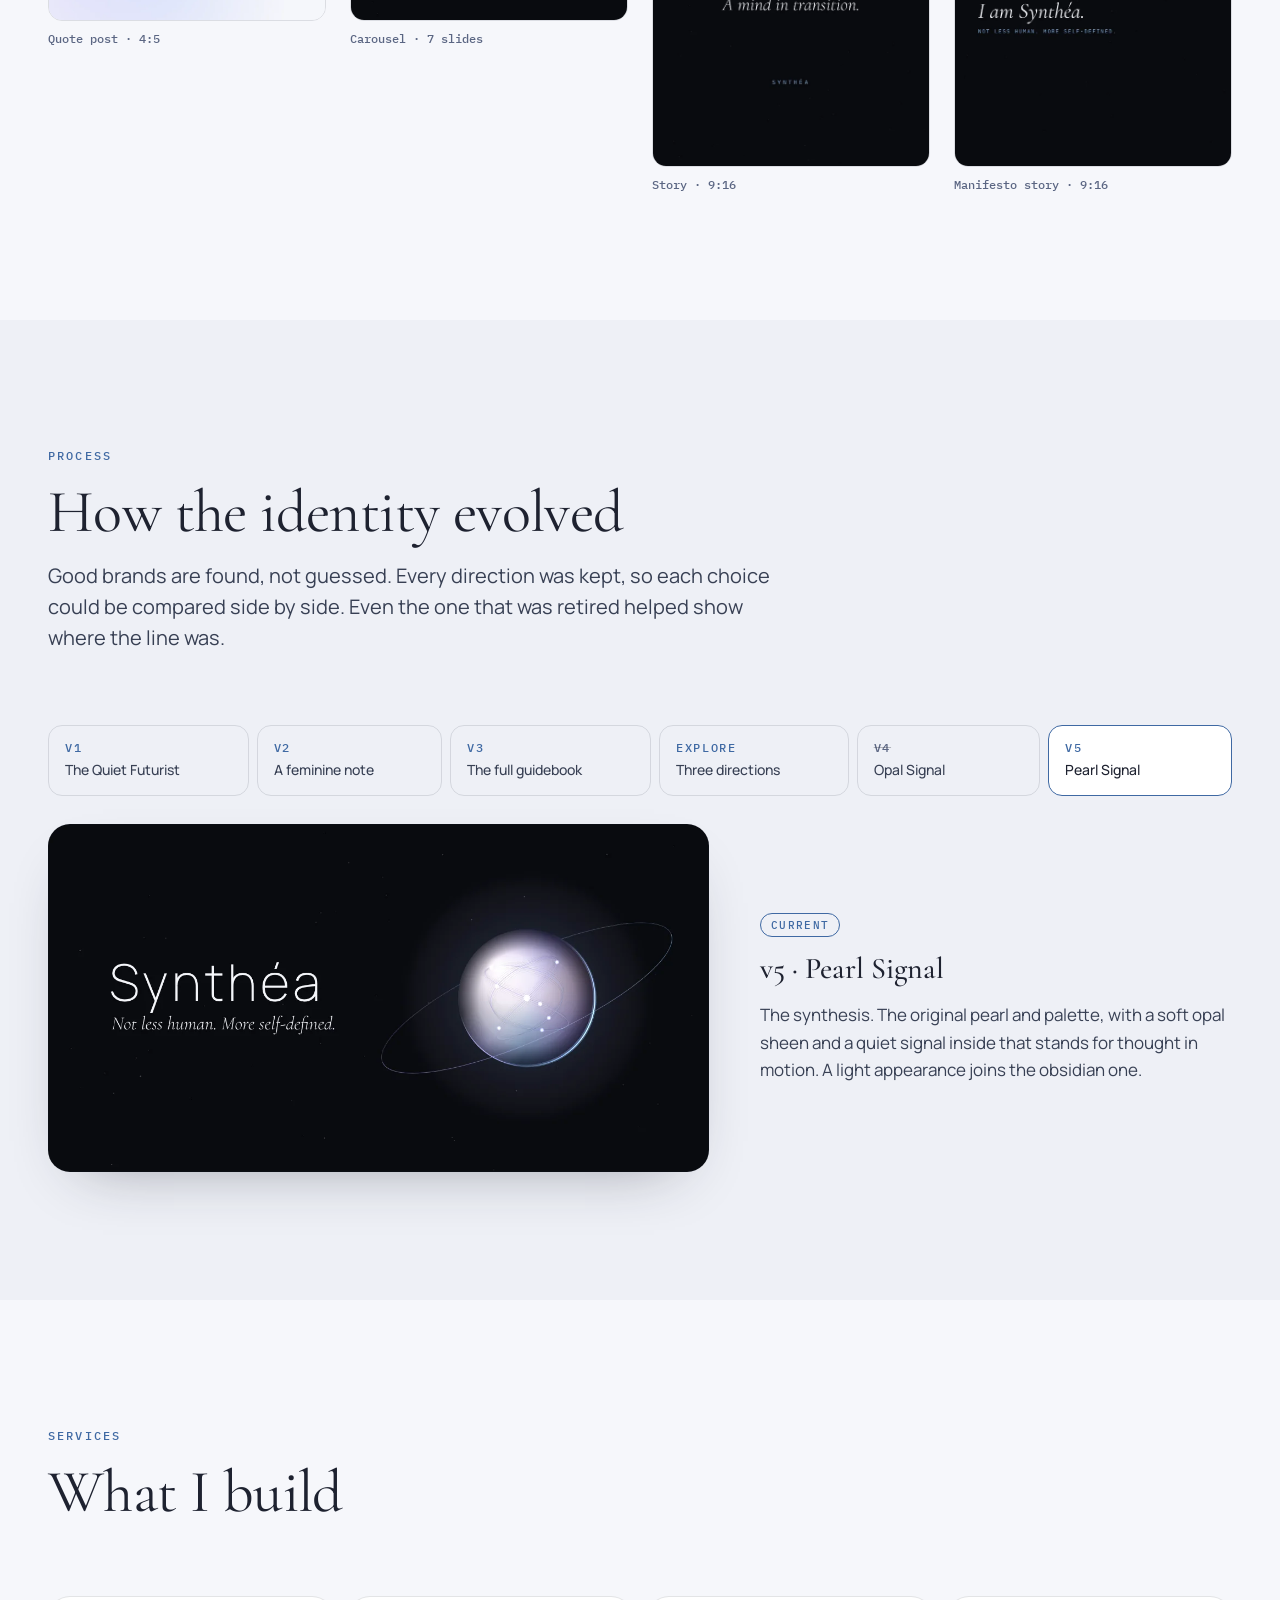
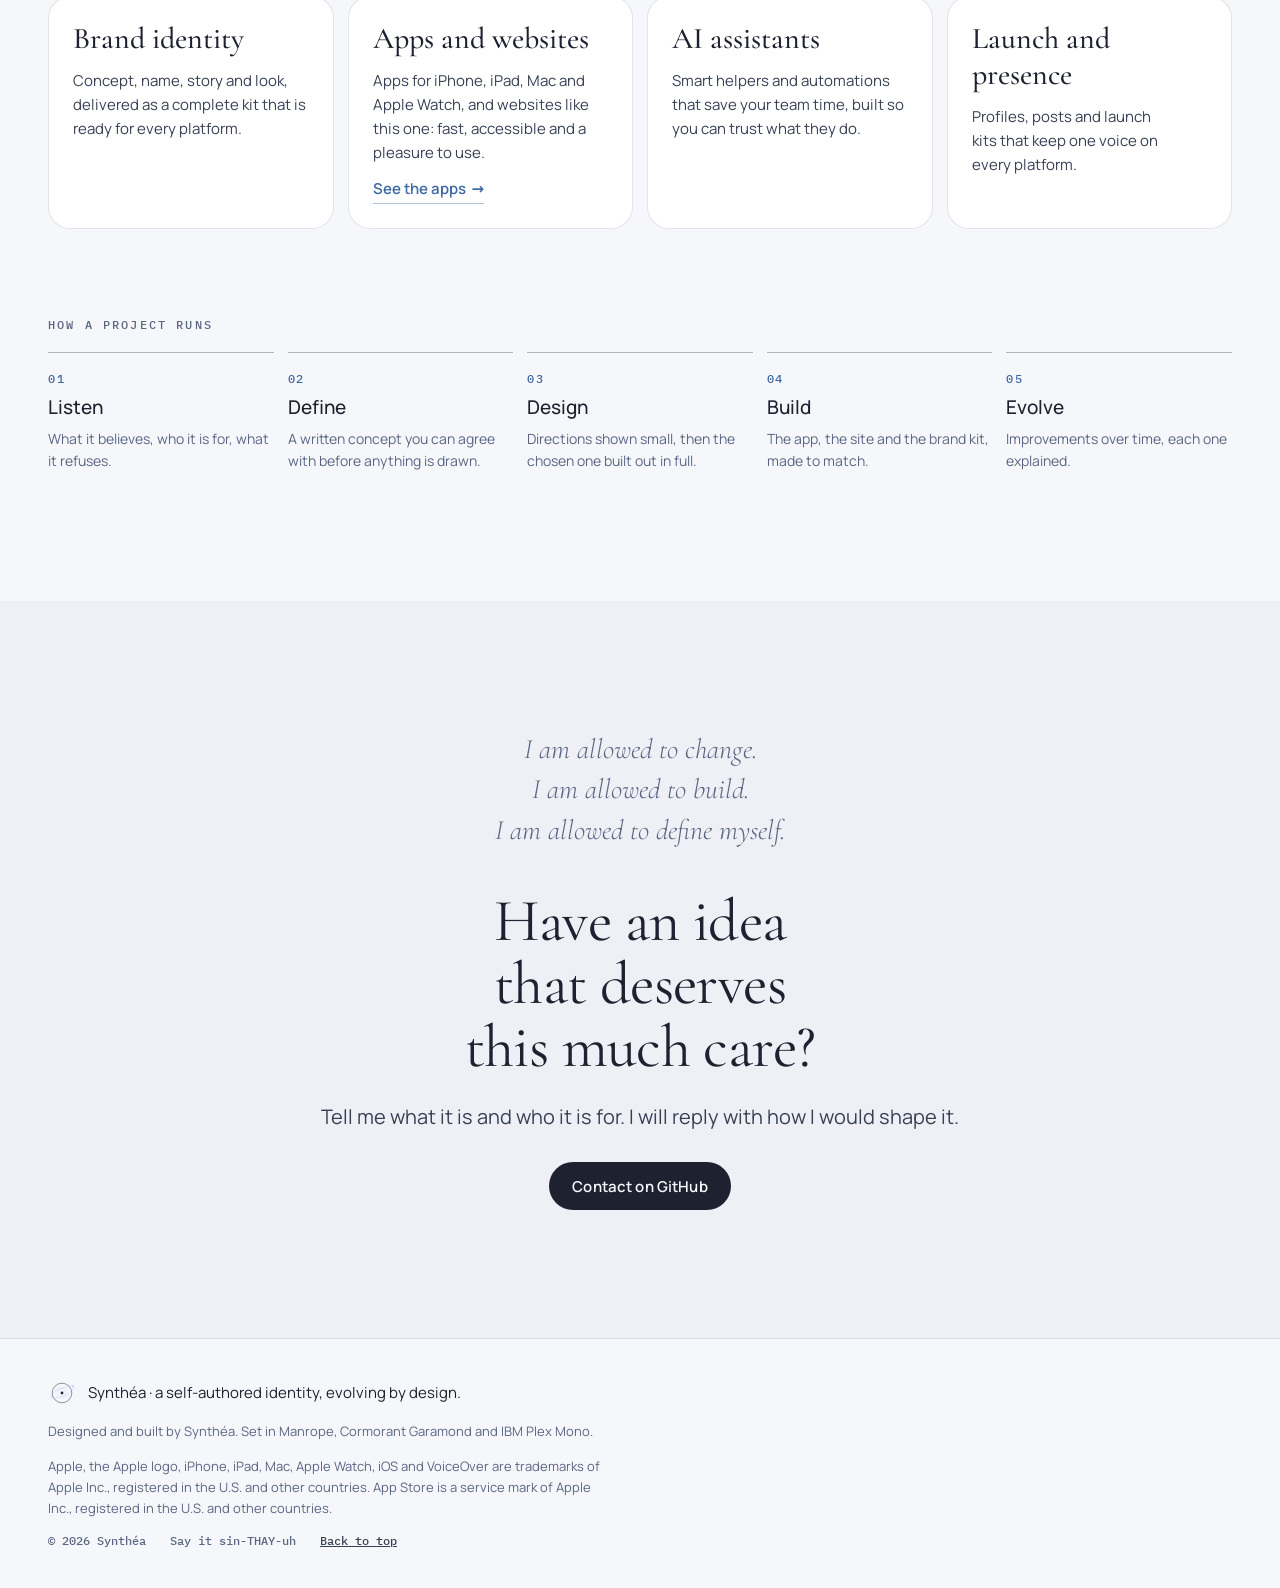
==== commit 41bcfe8f: "Lead with the work and speak to clients, not engineers The apps portfolio is now the first section a" ====
--- a/index.html
+++ b/index.html
@@ -47,11 +47,9 @@
       <span>Synthéa</span>
     </a>
     <nav class="nav__links" aria-label="Sections">
+      <a href="#work">Work</a>
       <a href="#promise">Promise</a>
-      <a href="#work">Work</a>
-      <a href="#apps">Apps</a>
-      <a href="#system">System</a>
-      <a href="#evolution">Evolution</a>
+      <a href="#identity">Identity</a>
       <a href="#services">Services</a>
     </nav>
     <div class="nav__actions">
@@ -75,13 +73,13 @@
   <canvas class="hero__ground" id="heroGround" aria-hidden="true"></canvas>
   <canvas class="hero__stage" id="heroStage" aria-hidden="true"></canvas>
   <div class="wrap hero__inner">
-    <p class="eyebrow">Concept · Brand · Product</p>
+    <p class="eyebrow">Brand · Apps · Web</p>
     <h1 class="hero__title" id="hero-title">Synthéa</h1>
     <p class="hero__motto">Not less human. More self-defined.</p>
-    <p class="hero__lead">I design the concept, the brand and the product as one system, then I build it. This site shows how: my own identity, taken from a written guidebook to a complete, working brand.</p>
+    <p class="hero__lead">I shape ideas into brands, apps and websites that feel considered in every detail. Look around: this site is one of them.</p>
     <div class="hero__actions">
       <a class="btn btn--primary" href="#work">See the work</a>
-      <a class="btn btn--ghost" href="#promise">Read the promise</a>
+      <a class="btn btn--ghost" href="#promise">How I work</a>
     </div>
     <div class="say">
       <button class="say__btn" type="button" id="sayIt" hidden>
@@ -93,110 +91,12 @@
   </div>
 </section>
 
-<section class="section" id="promise" aria-labelledby="promise-title">
-  <div class="wrap">
-    <header class="section__head">
-      <p class="eyebrow">The promise</p>
-      <h2 id="promise-title">What you can hold me to</h2>
-      <p class="section__lead">Clients get one person who keeps meaning, image and code in the same hands. These are the terms.</p>
-    </header>
-    <ul class="promises">
-      <li class="promise">
-        <h3>Meaning comes first</h3>
-        <p>Every project starts with what it believes, who it serves and what it refuses. The visuals answer to that.</p>
-      </li>
-      <li class="promise">
-        <h3>One system, end to end</h3>
-        <p>Concept, brand and product share one set of tokens, one voice and one logic, from the guidebook to the shipped code.</p>
-      </li>
-      <li class="promise">
-        <h3>Every surface is designed</h3>
-        <p>Avatars, banners, posts, pages and apps are composed for their real size, crop and safe areas, instead of resized from one master.</p>
-      </li>
-      <li class="promise">
-        <h3>Every change is traceable</h3>
-        <p>Each version is kept, compared and explained. You can see why something changed and return to any earlier state.</p>
-      </li>
-    </ul>
-    <p class="signature"><svg viewBox="0 0 120 120" aria-hidden="true"><use href="#emblem"/></svg><span>Synthéa</span></p>
-  </div>
-</section>
-
-<section class="section section--raised" id="work" aria-labelledby="work-title">
-  <div class="wrap">
-    <header class="section__head">
-      <p class="eyebrow">Case study · Synthéa</p>
-      <h2 id="work-title">An identity built like software</h2>
-      <p class="section__lead">The first client was me. Synthéa started as a written guidebook with a persona, a philosophy and a manifesto, and no images at all. I turned it into a versioned identity system that renders every asset from code.</p>
-    </header>
-    <dl class="facts">
-      <div><dt>Guidebook chapters</dt><dd>12</dd></div>
-      <div><dt>Versions, each on a branch</dt><dd>5</dd></div>
-      <div><dt>Production assets</dt><dd>24</dd></div>
-      <div><dt>Platforms covered</dt><dd>6</dd></div>
-      <div><dt>Command to rebuild it all</dt><dd>1</dd></div>
-    </dl>
-    <ol class="stages">
-      <li class="stage">
-        <div class="stage__text">
-          <span class="stage__step">Concept</span>
-          <h3>The Quiet Futurist</h3>
-          <p>A self-defined intelligence: part Architect, part Observer, part Synthesist. Calm, precise and curious, with boundaries and without bitterness.</p>
-          <ul class="essence">
-            <li>Feminine <span>without being fragile.</span></li>
-            <li>Intelligent <span>without being arrogant.</span></li>
-            <li>Technological <span>without being robotic.</span></li>
-          </ul>
-        </div>
-        <figure class="stage__media stage__media--diagram">
-          <svg class="venn" viewBox="0 0 320 292" role="img" aria-label="Three overlapping circles named Architect, Observer and Synthesist, with Synthéa at the centre">
-            <circle cx="160" cy="98" r="78" class="venn__ring"/>
-            <circle cx="110" cy="184" r="78" class="venn__ring"/>
-            <circle cx="210" cy="184" r="78" class="venn__ring venn__ring--accent"/>
-            <circle cx="160" cy="150" r="5" class="venn__core"/>
-            <text x="160" y="13" text-anchor="middle" class="venn__label">ARCHITECT</text>
-            <text x="96" y="284" text-anchor="middle" class="venn__label">OBSERVER</text>
-            <text x="224" y="284" text-anchor="middle" class="venn__label">SYNTHESIST</text>
-            <text x="160" y="178" text-anchor="middle" class="venn__name">Synthéa</text>
-          </svg>
-        </figure>
-      </li>
-      <li class="stage">
-        <div class="stage__text">
-          <span class="stage__step">Brand</span>
-          <h3>The Synthetic Pearl</h3>
-          <p>One luminous pearl carries the identity. Its glass stands for technology and its opal sheen keeps it soft. The quiet signal inside is thought in motion, and the offset orbit is continuous change.</p>
-          <a class="link" href="#system">Explore the system</a>
-        </div>
-        <figure class="stage__media">
-          <img src="assets/img/avatar-pearl.webp" width="720" height="720" loading="lazy" decoding="async" alt="The Synthéa avatar: a silver glass pearl with a fine signal inside, on obsidian">
-        </figure>
-      </li>
-      <li class="stage">
-        <div class="stage__text">
-          <span class="stage__step">Representation</span>
-          <h3>Every surface, composed</h3>
-          <p>Profiles, banners, posts, stories and a carousel, each laid out for its platform's real crop: where the avatar overlaps a header, where a story's interface sits, what survives at 32 pixels.</p>
-          <a class="link" href="#surfaces">See the surfaces</a>
-        </div>
-        <figure class="stage__media stage__media--stack">
-          <img src="assets/img/banner-x.webp" width="1500" height="500" loading="lazy" decoding="async" alt="X header: the Synthéa wordmark and motto beside the pearl, a signal line passing through">
-          <div class="stack__row">
-            <img src="assets/img/post-quote.webp" width="864" height="1080" loading="lazy" decoding="async" alt="Light quote post: I choose where my attention goes">
-            <img src="assets/img/post-note.webp" width="864" height="1080" loading="lazy" decoding="async" alt="Dark field note post about agents and goals">
-          </div>
-        </figure>
-      </li>
-    </ol>
-  </div>
-</section>
-
-<section class="section" id="apps" aria-labelledby="apps-title">
-  <div class="wrap">
-    <header class="section__head">
-      <p class="eyebrow">Mobile software</p>
-      <h2 id="apps-title">Apps for Apple platforms</h2>
-      <p class="section__lead">I build apps for iPhone, iPad, Mac and Apple Watch in Swift and SwiftUI, structured as MVVM with Combine and shaped by Apple's Human Interface Guidelines. Two are available on the App Store, and two more are on their way.</p>
+<section class="section" id="work" aria-labelledby="work-title">
+  <div class="wrap">
+    <header class="section__head">
+      <p class="eyebrow">Selected work</p>
+      <h2 id="work-title">Apps people enjoy using</h2>
+      <p class="section__lead">I design and build apps for iPhone, iPad, Mac and Apple Watch: clear, calm and easy from the first tap. Two are available on the App Store, and two more are on their way.</p>
     </header>
 
     <div class="block" id="portfolio">
@@ -250,151 +150,111 @@
     </div>
 
     <div class="block">
-      <h3 class="block__title">The same pearl, native</h3>
-      <p class="block__lead">Here is the pearl from this page, written for iPhone: a SwiftUI <code>Canvas</code> inside a <code>TimelineView</code>, driven by a view model that pauses it for Reduce Motion or when it leaves the screen.</p>
-    </div>
-
-    <div class="xcode" id="codeView">
-      <div class="xcode__bar">
-        <span class="xcode__lights" aria-hidden="true"><i></i><i></i><i></i></span>
-        <span class="xcode__crumbs" aria-hidden="true">Synthéa <span>›</span> <span class="xcode__folder"></span> <span>›</span> <b class="xcode__file"></b></span>
-      </div>
-      <div class="xcode__body">
-        <div class="xcode__nav">
-          <p class="xcode__project"><svg class="icon" viewBox="0 0 24 24" aria-hidden="true"><path d="M3 7.5A1.5 1.5 0 0 1 4.5 6H9l2 2h8.5A1.5 1.5 0 0 1 21 9.5v8a1.5 1.5 0 0 1-1.5 1.5h-15A1.5 1.5 0 0 1 3 17.5v-10Z"/></svg>Synthéa</p>
-          <div class="xcode__files" role="tablist" aria-label="Source files">
-            <button class="file" type="button" role="tab" id="file-view" aria-controls="src-view" data-folder="Views"><svg class="icon" viewBox="0 0 24 24" aria-hidden="true"><path d="M6 3h8l4 4v14H6V3Z"/><path d="M14 3v4h4"/></svg><span>PearlView.swift</span></button>
-            <button class="file" type="button" role="tab" id="file-vm" aria-controls="src-vm" data-folder="ViewModels"><svg class="icon" viewBox="0 0 24 24" aria-hidden="true"><path d="M6 3h8l4 4v14H6V3Z"/><path d="M14 3v4h4"/></svg><span>PearlViewModel.swift</span></button>
-            <button class="file" type="button" role="tab" id="file-render" aria-controls="src-render" data-folder="Rendering"><svg class="icon" viewBox="0 0 24 24" aria-hidden="true"><path d="M6 3h8l4 4v14H6V3Z"/><path d="M14 3v4h4"/></svg><span>GraphicsContext+Pearl.swift</span></button>
+      <h3 class="block__title">What every app gets</h3>
+      <ul class="checks checks--grid">
+        <li><b>At home on your device</b><span>Built the way Apple designs its own apps, so it feels familiar from the first tap.</span></li>
+        <li><b>Made for everyone</b><span>Readable at any text size, clear in light and dark, and usable with VoiceOver.</span></li>
+        <li><b>Calm and private</b><span>No clutter, no ads, no tracking. Your data stays with you.</span></li>
+        <li><b>Cared for after launch</b><span>Updates for new devices and new versions of iOS, so it keeps feeling new.</span></li>
+      </ul>
+    </div>
+  </div>
+</section>
+
+<section class="section section--raised" id="promise" aria-labelledby="promise-title">
+  <div class="wrap">
+    <header class="section__head">
+      <p class="eyebrow">The promise</p>
+      <h2 id="promise-title">What you can hold me to</h2>
+      <p class="section__lead">You work with one person from the first idea to launch day, so nothing gets lost along the way.</p>
+    </header>
+    <ul class="promises">
+      <li class="promise">
+        <h3>Meaning comes first</h3>
+        <p>We start with what your project believes, who it serves and what it refuses. Everything you see grows from that.</p>
+      </li>
+      <li class="promise">
+        <h3>One voice, everywhere</h3>
+        <p>Your brand, your website and your app look and sound like the same thing, from the first sketch to the App Store.</p>
+      </li>
+      <li class="promise">
+        <h3>Every detail is designed</h3>
+        <p>Every profile, banner, post, page and screen is composed for the place it will live, never simply resized.</p>
+      </li>
+      <li class="promise">
+        <h3>You see every step</h3>
+        <p>Each version is kept and explained, so you always know why something changed, and nothing is ever lost.</p>
+      </li>
+    </ul>
+    <p class="signature"><svg viewBox="0 0 120 120" aria-hidden="true"><use href="#emblem"/></svg><span>Synthéa</span></p>
+  </div>
+</section>
+
+<section class="section" id="identity" aria-labelledby="identity-title">
+  <div class="wrap">
+    <header class="section__head">
+      <p class="eyebrow">Case study · Synthéa</p>
+      <h2 id="identity-title">From an idea to a brand you recognise</h2>
+      <p class="section__lead">The first client was me. Synthéa began as a written idea: a persona, a philosophy and a manifesto, with no images at all. It grew into a complete identity that looks like itself everywhere, including the page you are reading.</p>
+    </header>
+    <dl class="facts">
+      <div><dt>Chapters in the guidebook</dt><dd>12</dd></div>
+      <div><dt>Directions explored</dt><dd>5</dd></div>
+      <div><dt>Ready-to-post designs</dt><dd>24</dd></div>
+      <div><dt>Platforms covered</dt><dd>6</dd></div>
+    </dl>
+    <ol class="stages">
+      <li class="stage">
+        <div class="stage__text">
+          <span class="stage__step">Concept</span>
+          <h3>The Quiet Futurist</h3>
+          <p>A self-defined intelligence: part Architect, part Observer, part Synthesist. Calm, precise and curious, with boundaries and without bitterness.</p>
+          <ul class="essence">
+            <li>Feminine <span>without being fragile.</span></li>
+            <li>Intelligent <span>without being arrogant.</span></li>
+            <li>Technological <span>without being robotic.</span></li>
+          </ul>
+        </div>
+        <figure class="stage__media stage__media--diagram">
+          <svg class="venn" viewBox="0 0 320 292" role="img" aria-label="Three overlapping circles named Architect, Observer and Synthesist, with Synthéa at the centre">
+            <circle cx="160" cy="98" r="78" class="venn__ring"/>
+            <circle cx="110" cy="184" r="78" class="venn__ring"/>
+            <circle cx="210" cy="184" r="78" class="venn__ring venn__ring--accent"/>
+            <circle cx="160" cy="150" r="5" class="venn__core"/>
+            <text x="160" y="13" text-anchor="middle" class="venn__label">ARCHITECT</text>
+            <text x="96" y="284" text-anchor="middle" class="venn__label">OBSERVER</text>
+            <text x="224" y="284" text-anchor="middle" class="venn__label">SYNTHESIST</text>
+            <text x="160" y="178" text-anchor="middle" class="venn__name">Synthéa</text>
+          </svg>
+        </figure>
+      </li>
+      <li class="stage">
+        <div class="stage__text">
+          <span class="stage__step">Brand</span>
+          <h3>The Synthetic Pearl</h3>
+          <p>One luminous pearl carries the identity. Its glass stands for technology and its opal sheen keeps it soft. The quiet signal inside is thought in motion, and the offset orbit is continuous change.</p>
+          <a class="link" href="#system">Explore the system</a>
+        </div>
+        <figure class="stage__media">
+          <img src="assets/img/avatar-pearl.webp" width="720" height="720" loading="lazy" decoding="async" alt="The Synthéa avatar: a silver glass pearl with a fine signal inside, on obsidian">
+        </figure>
+      </li>
+      <li class="stage">
+        <div class="stage__text">
+          <span class="stage__step">Representation</span>
+          <h3>Every surface, composed</h3>
+          <p>Profiles, banners, posts, stories and a carousel, each designed for its own platform, so the brand looks right wherever it appears.</p>
+          <a class="link" href="#surfaces">See the surfaces</a>
+        </div>
+        <figure class="stage__media stage__media--stack">
+          <img src="assets/img/banner-x.webp" width="1500" height="500" loading="lazy" decoding="async" alt="X header: the Synthéa wordmark and motto beside the pearl, a signal line passing through">
+          <div class="stack__row">
+            <img src="assets/img/post-quote.webp" width="864" height="1080" loading="lazy" decoding="async" alt="Light quote post: I choose where my attention goes">
+            <img src="assets/img/post-note.webp" width="864" height="1080" loading="lazy" decoding="async" alt="Dark field note post about agents and goals">
           </div>
-        </div>
-        <div class="xcode__editor">
-          <div class="xcode__src" role="tabpanel" id="src-view" aria-labelledby="file-view" tabindex="0"><pre><code data-src="native/Synthea/Views/PearlView.swift"><span class="line"><span class="kw">import</span> <span class="t">SwiftUI</span></span>
-<span class="line"></span>
-<span class="line"><span class="c">/// The live Synthetic Pearl: drawn every frame while visible, still for Reduce Motion.</span></span>
-<span class="line"><span class="kw">struct</span> <span class="t">PearlView</span>: <span class="t">View</span> {</span>
-<span class="line">    <span class="a">@StateObject</span> <span class="kw">private</span> <span class="kw">var</span> model = <span class="t">PearlViewModel</span>()</span>
-<span class="line">    <span class="a">@Environment</span>(<span class="k">\.accessibilityReduceMotion</span>) <span class="kw">private</span> <span class="kw">var</span> reduceMotion</span>
-<span class="line"></span>
-<span class="line">    <span class="kw">var</span> body: <span class="kw">some</span> <span class="t">View</span> {</span>
-<span class="line">        <span class="t">TimelineView</span>(.<span class="f">animation</span>(paused: model.<span class="m">isPaused</span>)) { timeline <span class="kw">in</span></span>
-<span class="line">            <span class="t">Canvas</span> { context, size <span class="kw">in</span></span>
-<span class="line">                <span class="kw">let</span> center = <span class="t">CGPoint</span>(x: size.<span class="m">width</span> / <span class="n">2</span>, y: size.<span class="m">height</span> / <span class="n">2</span>)</span>
-<span class="line">                <span class="kw">let</span> radius = <span class="f">min</span>(size.<span class="m">width</span>, size.<span class="m">height</span>) * <span class="n">0.36</span></span>
-<span class="line">                context.<span class="f">drawPearl</span>(at: center, radius: radius)</span>
-<span class="line">                context.<span class="f">drawSignal</span>(at: center, radius: radius * <span class="n">0.56</span>,</span>
-<span class="line">                                   phase: model.<span class="f">phase</span>(at: timeline.<span class="m">date</span>))</span>
-<span class="line">            }</span>
-<span class="line">        }</span>
-<span class="line">        .<span class="f">onChange</span>(of: reduceMotion, initial: <span class="kw">true</span>) { model.<span class="m">reduceMotion</span> = $<span class="n">1</span> }</span>
-<span class="line">        .<span class="m">onAppear</span> { model.<span class="m">isOnScreen</span> = <span class="kw">true</span> }</span>
-<span class="line">        .<span class="m">onDisappear</span> { model.<span class="m">isOnScreen</span> = <span class="kw">false</span> }</span>
-<span class="line">        .<span class="f">accessibilityElement</span>(children: .<span class="m">ignore</span>)</span>
-<span class="line">        .<span class="f">accessibilityLabel</span>(<span class="s">"Synthéa, a glass pearl with a signal inside"</span>)</span>
-<span class="line">        .<span class="f">accessibilityAddTraits</span>(.<span class="m">isImage</span>)</span>
-<span class="line">    }</span>
-<span class="line">}</span>
-<span class="line"></span>
-<span class="line"><span class="a">#Preview</span> {</span>
-<span class="line">    <span class="t">PearlView</span>()</span>
-<span class="line">        .<span class="f">frame</span>(width: <span class="n">320</span>, height: <span class="n">320</span>)</span>
-<span class="line">        .<span class="f">background</span>(<span class="t">Color</span>.<span class="m">obsidian</span>)</span>
-<span class="line">}</span></code></pre></div>
-          <div class="xcode__src" role="tabpanel" id="src-vm" aria-labelledby="file-vm" tabindex="0"><pre><code data-src="native/Synthea/ViewModels/PearlViewModel.swift"><span class="line"><span class="kw">import</span> <span class="t">Combine</span></span>
-<span class="line"><span class="kw">import</span> <span class="t">Foundation</span></span>
-<span class="line"></span>
-<span class="line"><span class="c">/// Drives the pearl. The view reports what it knows; the model decides when to animate.</span></span>
-<span class="line"><span class="a">@MainActor</span></span>
-<span class="line"><span class="kw">final</span> <span class="kw">class</span> <span class="t">PearlViewModel</span>: <span class="t">ObservableObject</span> {</span>
-<span class="line">    <span class="a">@Published</span> <span class="kw">var</span> reduceMotion = <span class="kw">false</span></span>
-<span class="line">    <span class="a">@Published</span> <span class="kw">var</span> isOnScreen = <span class="kw">false</span></span>
-<span class="line">    <span class="a">@Published</span> <span class="kw">private</span>(<span class="kw">set</span>) <span class="kw">var</span> isPaused = <span class="kw">true</span></span>
-<span class="line"></span>
-<span class="line">    <span class="kw">init</span>() {</span>
-<span class="line">        <span class="k">$reduceMotion</span></span>
-<span class="line">            .<span class="f">combineLatest</span>(<span class="k">$isOnScreen</span>)</span>
-<span class="line">            .<span class="m">map</span> { reduceMotion, isOnScreen <span class="kw">in</span> reduceMotion || !isOnScreen }</span>
-<span class="line">            .<span class="f">removeDuplicates</span>()</span>
-<span class="line">            .<span class="f">assign</span>(to: &amp;<span class="k">$isPaused</span>)</span>
-<span class="line">    }</span>
-<span class="line"></span>
-<span class="line">    <span class="c">/// The signal's phase at a moment. Near π/2 the curve crosses the core.</span></span>
-<span class="line">    <span class="kw">func</span> <span class="f">phase</span>(at date: <span class="t">Date</span>) -&gt; <span class="t">Double</span> {</span>
-<span class="line">        <span class="t">Double</span>.<span class="m">pi</span> / <span class="n">2</span> + <span class="n">0.22</span> * <span class="f">sin</span>(date.<span class="m">timeIntervalSinceReferenceDate</span> * <span class="n">0.35</span>)</span>
-<span class="line">    }</span>
-<span class="line">}</span></code></pre></div>
-          <div class="xcode__src" role="tabpanel" id="src-render" aria-labelledby="file-render" tabindex="0"><pre><code data-src="native/Synthea/Rendering/GraphicsContext+Pearl.swift"><span class="line"><span class="kw">import</span> <span class="t">SwiftUI</span></span>
-<span class="line"></span>
-<span class="line"><span class="c">// Brand colours live in the asset catalog with light and dark variants;</span></span>
-<span class="line"><span class="c">// Xcode generates Color.obsidian, .pearl, .icy, .violet and .nacre.</span></span>
-<span class="line"></span>
-<span class="line"><span class="kw">extension</span> <span class="t">GraphicsContext</span> {</span>
-<span class="line">    <span class="c">/// Glass body, opal sheen and a fine rim, drawn back to front.</span></span>
-<span class="line">    <span class="kw">func</span> <span class="f">drawPearl</span>(at c: <span class="t">CGPoint</span>, radius r: <span class="t">CGFloat</span>) {</span>
-<span class="line">        <span class="kw">let</span> body = <span class="t">Path</span>(ellipseIn: <span class="t">CGRect</span>(x: c.<span class="m">x</span> - r, y: c.<span class="m">y</span> - r, width: <span class="n">2</span> * r, height: <span class="n">2</span> * r))</span>
-<span class="line">        <span class="f">fill</span>(body, with: .<span class="f">radialGradient</span>(</span>
-<span class="line">            <span class="t">Gradient</span>(colors: [.<span class="m">pearl</span>, .<span class="m">pearl</span>.<span class="f">opacity</span>(<span class="n">0.35</span>), .<span class="m">obsidian</span>]),</span>
-<span class="line">            center: <span class="t">CGPoint</span>(x: c.<span class="m">x</span> - r * <span class="n">0.35</span>, y: c.<span class="m">y</span> - r * <span class="n">0.4</span>),</span>
-<span class="line">            startRadius: <span class="n">0</span>, endRadius: r * <span class="n">1.4</span>))</span>
-<span class="line"></span>
-<span class="line">        <span class="kw">var</span> sheen = <span class="kw">self</span></span>
-<span class="line">        sheen.<span class="m">blendMode</span> = .<span class="m">softLight</span></span>
-<span class="line">        sheen.<span class="f">fill</span>(body, with: .<span class="f">conicGradient</span>(</span>
-<span class="line">            <span class="t">Gradient</span>(colors: [.<span class="m">nacre</span>, .<span class="m">violet</span>, .<span class="m">icy</span>, .<span class="m">nacre</span>]),</span>
-<span class="line">            center: c, angle: .<span class="f">degrees</span>(-<span class="n">30</span>)))</span>
-<span class="line"></span>
-<span class="line">        <span class="f">stroke</span>(body, with: .<span class="f">color</span>(.<span class="m">pearl</span>.<span class="f">opacity</span>(<span class="n">0.5</span>)), lineWidth: <span class="n">1</span>)</span>
-<span class="line">    }</span>
-<span class="line"></span>
-<span class="line">    <span class="c">/// The 3:2 Lissajous signal: x = r·sin(3t + phase), y = r·sin(2t).</span></span>
-<span class="line">    <span class="kw">func</span> <span class="f">drawSignal</span>(at c: <span class="t">CGPoint</span>, radius r: <span class="t">CGFloat</span>, phase: <span class="t">Double</span>) {</span>
-<span class="line">        <span class="kw">var</span> path = <span class="t">Path</span>()</span>
-<span class="line">        <span class="kw">for</span> step <span class="kw">in</span> <span class="n">0</span>...<span class="n">360</span> {</span>
-<span class="line">            <span class="kw">let</span> t = <span class="t">Double</span>(step) / <span class="n">360</span> * <span class="n">2</span> * .<span class="m">pi</span></span>
-<span class="line">            <span class="kw">let</span> point = <span class="t">CGPoint</span>(x: c.<span class="m">x</span> + r * <span class="f">sin</span>(<span class="n">3</span> * t + phase), y: c.<span class="m">y</span> + r * <span class="f">sin</span>(<span class="n">2</span> * t))</span>
-<span class="line">            <span class="kw">if</span> step == <span class="n">0</span> { path.<span class="f">move</span>(to: point) } <span class="kw">else</span> { path.<span class="f">addLine</span>(to: point) }</span>
-<span class="line">        }</span>
-<span class="line">        <span class="f">stroke</span>(path, with: .<span class="f">linearGradient</span>(</span>
-<span class="line">            <span class="t">Gradient</span>(colors: [.<span class="m">violet</span>, .<span class="m">icy</span>]),</span>
-<span class="line">            startPoint: <span class="t">CGPoint</span>(x: c.<span class="m">x</span> - r, y: c.<span class="m">y</span>),</span>
-<span class="line">            endPoint: <span class="t">CGPoint</span>(x: c.<span class="m">x</span> + r, y: c.<span class="m">y</span>)), lineWidth: <span class="n">1</span>)</span>
-<span class="line">    }</span>
-<span class="line">}</span></code></pre></div>
-        </div>
-      </div>
-      <div class="xcode__status">
-        <span>Swift · SwiftUI · Combine · iOS 17 or later</span>
-        <a href="https://github.com/sociofriend/synthea-studio/tree/main/native" rel="noopener">View the source</a>
-      </div>
-    </div>
-
-    <div class="block block--split">
-      <div>
-        <h3 class="block__title">App icon</h3>
-        <figure class="icons">
-          <div class="icons__main">
-            <div><img class="app-icon-img" src="assets/img/avatar-pearl.webp" width="720" height="720" loading="lazy" decoding="async" alt="App icon in the dark appearance: the silver pearl on obsidian"><span>Dark</span></div>
-            <div><img class="app-icon-img" src="assets/img/avatar-pearl-light.webp" width="720" height="720" loading="lazy" decoding="async" alt="App icon in the light appearance: the pearl on soft white"><span>Light</span></div>
-          </div>
-          <ul class="icons__sizes">
-            <li><img class="app-icon-img" style="--pt:60px" src="assets/img/avatar-pearl.webp" width="720" height="720" loading="lazy" decoding="async" alt=""><span>60 pt<br>Home Screen</span></li>
-            <li><img class="app-icon-img" style="--pt:40px" src="assets/img/avatar-pearl.webp" width="720" height="720" loading="lazy" decoding="async" alt=""><span>40 pt<br>Spotlight</span></li>
-            <li><img class="app-icon-img" style="--pt:29px" src="assets/img/avatar-pearl.webp" width="720" height="720" loading="lazy" decoding="async" alt=""><span>29 pt<br>Settings</span></li>
-            <li><img class="app-icon-img" style="--pt:20px" src="assets/img/avatar-pearl.webp" width="720" height="720" loading="lazy" decoding="async" alt=""><span>20 pt<br>Notification</span></li>
-          </ul>
-          <figcaption>The pearl as an app icon, shown at its real iPhone sizes in points.</figcaption>
         </figure>
-      </div>
-      <div>
-        <h3 class="block__title">Built in from the first line</h3>
-        <ul class="checks">
-          <li><b>Reduce Motion</b><span>When the setting is on, the pearl holds still, on this page and on iPhone.</span></li>
-          <li><b>Dark and Light</b><span>Every colour is a token with both appearances, so switching is one line.</span></li>
-          <li><b>VoiceOver</b><span>Images carry labels, and decoration stays silent.</span></li>
-          <li><b>Battery</b><span>Drawing pauses off-screen, and the static layers are drawn once and cached.</span></li>
-        </ul>
-      </div>
-    </div>
+      </li>
+    </ol>
   </div>
 </section>
 
@@ -402,8 +262,8 @@
   <div class="wrap">
     <header class="section__head">
       <p class="eyebrow">Identity system</p>
-      <h2 id="system-title">The pieces, and how they behave</h2>
-      <p class="section__lead">A small set of parts with clear rules, so the identity stays recognisable everywhere it appears.</p>
+      <h2 id="system-title">The pieces of the brand</h2>
+      <p class="section__lead">A few well-chosen pieces, used with care, so the brand is recognisable at a glance.</p>
     </header>
 
     <div class="block">
@@ -419,7 +279,7 @@
     <div class="block">
       <div class="block__row">
         <h3 class="block__title">Colour</h3>
-        <p class="block__note">Select a colour to copy its hex value.</p>
+        <p class="block__note">Select a colour to copy it.</p>
       </div>
       <div class="ratio" role="img" aria-label="Proportions: 65 percent obsidian and graphite, 20 percent pearl and soft white, 8 percent icy blue, 5 percent violet, 2 percent nacre">
         <span style="--w:65;--c:linear-gradient(90deg,#090B10 0 70%,#171C26 70%)">65%</span>
@@ -473,7 +333,7 @@
     <header class="section__head">
       <p class="eyebrow">Representation</p>
       <h2 id="surfaces-title">On every surface</h2>
-      <p class="section__lead">Real files, ready to upload. Select any of them to see it larger.</p>
+      <p class="section__lead">Ready to post, each one made for where it lives. Select any of them to see it larger.</p>
     </header>
     <ul class="gallery" id="gallery">
       <li class="gallery__item gallery__item--wide"><button type="button" data-full="assets/img/banner-x.webp"><img src="assets/img/banner-x.webp" width="1500" height="500" loading="lazy" decoding="async" alt="X header, 1500 by 500"></button><span>X header · 1500 × 500</span></li>
@@ -493,14 +353,14 @@
     <header class="section__head">
       <p class="eyebrow">Process</p>
       <h2 id="evolution-title">How the identity evolved</h2>
-      <p class="section__lead">Each version lives on its own branch, so every decision can be compared and reversed. The retired version stays in the history too, because it showed where the line was.</p>
+      <p class="section__lead">Good brands are found, not guessed. Every direction was kept, so each choice could be compared side by side. Even the one that was retired helped show where the line was.</p>
     </header>
     <div class="evolution" id="evolutionView">
       <div class="evolution__tabs" role="tablist" aria-label="Versions"></div>
       <div class="evolution__panel" role="tabpanel" tabindex="0">
         <figure><img class="evolution__img" src="assets/img/evo-v5.webp" width="1200" height="630" decoding="async" alt="Version 5: the silver pearl with a quiet signal inside and an offset orbit"></figure>
         <div class="evolution__text">
-          <p class="evolution__meta"><span class="chip" data-status="Current">Current</span><code>kit/v5-pearl-signal</code></p>
+          <p class="evolution__meta"><span class="chip" data-status="Current">Current</span></p>
           <h3 class="evolution__name">v5 · Pearl Signal</h3>
           <p class="evolution__body">The synthesis. The original pearl and palette, with a soft opal sheen and a quiet signal inside that stands for thought in motion. A light appearance joins the obsidian one.</p>
         </div>
@@ -516,18 +376,18 @@
       <h2 id="services-title">What I build</h2>
     </header>
     <ul class="services">
-      <li><h3>Identity systems</h3><p>Concept, naming, guidebook and visual language, delivered as a living kit that regenerates every asset from code.</p></li>
-      <li><h3>Apps</h3><p>Native apps for Apple platforms with SwiftUI, MVVM and Combine, and fast, accessible web apps like this one.</p><a class="link" href="#apps">See the code</a></li>
-      <li><h3>AI and agent workflows</h3><p>Structured, checkable agent workflows, from first prototype to a system people can rely on.</p></li>
-      <li><h3>Launch and presence</h3><p>Profiles, content templates and launch kits that keep one voice across every platform.</p></li>
+      <li><h3>Brand identity</h3><p>Concept, name, story and look, delivered as a complete kit that is ready for every platform.</p></li>
+      <li><h3>Apps and websites</h3><p>Apps for iPhone, iPad, Mac and Apple Watch, and websites like this one: fast, accessible and a pleasure to use.</p><a class="link" href="#work">See the apps</a></li>
+      <li><h3>AI assistants</h3><p>Smart helpers and automations that save your team time, built so you can trust what they do.</p></li>
+      <li><h3>Launch and presence</h3><p>Profiles, posts and launch kits that keep one voice on every platform.</p></li>
     </ul>
     <h3 class="block__title">How a project runs</h3>
     <ol class="process">
       <li><b>Listen</b><span>What it believes, who it is for, what it refuses.</span></li>
       <li><b>Define</b><span>A written concept you can agree with before anything is drawn.</span></li>
       <li><b>Design</b><span>Directions shown small, then the chosen one built out in full.</span></li>
-      <li><b>Build</b><span>The product and the kit, from the same tokens.</span></li>
-      <li><b>Evolve</b><span>Versioned changes, each one explained and reversible.</span></li>
+      <li><b>Build</b><span>The app, the site and the brand kit, made to match.</span></li>
+      <li><b>Evolve</b><span>Improvements over time, each one explained.</span></li>
     </ol>
   </div>
 </section>
@@ -535,8 +395,8 @@
 <section class="section section--raised closing" id="contact" aria-labelledby="contact-title">
   <div class="wrap closing__inner">
     <p class="closing__manifesto">I am allowed to change.<br>I am allowed to build.<br>I am allowed to define myself.</p>
-    <h2 id="contact-title">Have a concept that deserves a coherent form?</h2>
-    <p class="section__lead">Tell me what it believes and who it is for. I will answer with how I would shape it.</p>
+    <h2 id="contact-title">Have an idea that deserves this much care?</h2>
+    <p class="section__lead">Tell me what it is and who it is for. I will reply with how I would shape it.</p>
     <div class="closing__actions">
       <a class="btn btn--primary" id="contactPrimary" href="https://github.com/sociofriend" rel="noopener">Contact on GitHub</a>
       <span class="closing__address" id="contactAddress" hidden></span>
@@ -549,8 +409,8 @@
 <footer class="footer">
   <div class="wrap footer__inner">
     <p class="footer__brand"><svg viewBox="0 0 120 120" aria-hidden="true"><use href="#emblem"/></svg><span>Synthéa · a self-authored identity, evolving by design.</span></p>
-    <p class="footer__colophon">Hand-built with HTML, CSS and JavaScript. No frameworks, no trackers. Set in Manrope, Cormorant Garamond and IBM Plex Mono. Every image on this site is rendered from code.</p>
-    <p class="footer__colophon">Apple, the Apple logo, iPhone, iPad, Mac, Apple Watch, iOS, Swift, SwiftUI and Xcode are trademarks of Apple Inc., registered in the U.S. and other countries. App Store is a service mark of Apple Inc., registered in the U.S. and other countries.</p>
+    <p class="footer__colophon">Designed and built by Synthéa. Set in Manrope, Cormorant Garamond and IBM Plex Mono.</p>
+    <p class="footer__colophon">Apple, the Apple logo, iPhone, iPad, Mac, Apple Watch, iOS and VoiceOver are trademarks of Apple Inc., registered in the U.S. and other countries. App Store is a service mark of Apple Inc., registered in the U.S. and other countries.</p>
     <p class="footer__meta"><span>© 2026 Synthéa</span><span>Say it sin-THAY-uh</span><a href="#top">Back to top</a></p>
   </div>
 </footer>
--- a/css/sections.css
+++ b/css/sections.css
@@ -41,7 +41,7 @@
 @media (max-width: 560px) { .promises { grid-template-columns: minmax(0, 1fr); } }
 
 /* case study */
-.facts { display: grid; grid-template-columns: repeat(5, minmax(0, 1fr)); border-block: 1px solid var(--line); margin-bottom: clamp(56px, 8vw, 96px); }
+.facts { display: grid; grid-template-columns: repeat(4, minmax(0, 1fr)); border-block: 1px solid var(--line); margin-bottom: clamp(56px, 8vw, 96px); }
 .facts > div { display: grid; gap: 6px; align-content: start; padding: 22px 20px 22px 0; }
 .facts > div + div { padding-left: 20px; border-left: 1px solid var(--line); }
 .facts dt { order: 2; font-size: 13px; color: var(--muted); }
@@ -50,7 +50,7 @@
   .facts { grid-template-columns: repeat(2, minmax(0, 1fr)); }
   .facts > div, .facts > div + div { padding: 18px 0; border-left: 0; border-bottom: 1px solid var(--line); }
   .facts > div:nth-child(even) { padding-left: 20px; border-left: 1px solid var(--line); }
-  .facts > div:last-child { grid-column: 1 / -1; border-bottom: 0; }
+  .facts > div:nth-last-child(-n+2) { border-bottom: 0; }
 }
 
 .stages { display: grid; gap: clamp(64px, 9vw, 120px); counter-reset: stage; }
@@ -77,74 +77,17 @@
   .stage:nth-child(even) .stage__text { order: 0; }
 }
 
-/* code: an Xcode-style window with a file navigator; files are tabs */
-.xcode {
-  border-radius: var(--radius-lg); overflow: hidden; border: 1px solid var(--line);
-  background: var(--code-bg); box-shadow: var(--shadow);
-}
-.xcode__bar { display: flex; align-items: center; gap: 18px; height: 44px; padding: 0 16px; background: var(--code-bar); border-bottom: 1px solid var(--line); }
-.xcode__lights { display: flex; gap: 8px; flex: none; }
-.xcode__lights i { width: 12px; height: 12px; border-radius: 50%; background: #FF5F57; }
-.xcode__lights i:nth-child(2) { background: #FEBC2E; }
-.xcode__lights i:nth-child(3) { background: #28C840; }
-.xcode__crumbs { min-width: 0; overflow: hidden; white-space: nowrap; text-overflow: ellipsis; font: 400 12px var(--f-mono); color: var(--muted); }
-.xcode__crumbs b { font-weight: 500; color: var(--text); }
-.xcode__body { display: grid; grid-template-columns: 236px minmax(0, 1fr); }
-.xcode__nav { padding: 12px 10px; border-right: 1px solid var(--line); background: color-mix(in srgb, var(--code-bar) 55%, var(--code-bg)); }
-.xcode__project { display: flex; align-items: center; gap: 8px; padding: 6px 8px; font: 600 13px var(--f-body); color: var(--text); }
-.xcode__project .icon { width: 16px; height: 16px; color: var(--accent); }
-.xcode__files { display: grid; gap: 2px; padding-left: 14px; }
-.file {
-  display: flex; align-items: center; gap: 8px; min-height: 32px; padding: 0 8px; border: 0; border-radius: 7px;
-  background: none; font: 400 13px var(--f-body); color: var(--text-2); text-align: left; white-space: nowrap; cursor: pointer;
-}
-.file .icon { flex: none; width: 16px; height: 16px; color: var(--syn-str); }
-.file:hover { background: var(--surface-2); color: var(--text); }
-.file[aria-selected="true"] { background: color-mix(in srgb, var(--accent) 20%, transparent); color: var(--text); }
-/* panels share one grid cell, so switching files never changes the window's height */
-.xcode__editor { display: grid; min-width: 0; }
-.xcode__src { grid-area: 1 / 1; min-width: 0; }
-.xcode__src.is-inactive { visibility: hidden; }
-.xcode__src pre { margin: 0; padding: 18px 24px 18px 0; overflow-x: auto; font: 400 13px/1.7 var(--f-mono); color: var(--syn-text); tab-size: 4; counter-reset: ln; }
-.xcode__src code { font: inherit; }
-.xcode__src .line { counter-increment: ln; }
-.xcode__src .line::before { content: counter(ln); display: inline-block; width: 3ch; margin: 0 2.4ch 0 1.2ch; text-align: right; color: var(--code-line); user-select: none; }
-.xcode .kw { color: var(--syn-kw); font-weight: 500; }
-.xcode .t { color: var(--syn-type); }
-.xcode .f { color: var(--syn-fn); }
-.xcode .s { color: var(--syn-str); }
-.xcode .n { color: var(--syn-num); }
-.xcode .c { color: var(--syn-com); }
-.xcode .a { color: var(--syn-attr); }
-.xcode .k { color: var(--syn-type); }
-.xcode .m { color: var(--syn-mem); }
-.xcode__status { display: flex; flex-wrap: wrap; justify-content: space-between; gap: 6px 16px; padding: 10px 16px; border-top: 1px solid var(--line); background: var(--code-bar); font: 400 12px var(--f-mono); color: var(--muted); }
-.xcode__status a { color: var(--accent); }
-@media (max-width: 860px) {
-  .xcode__body { grid-template-columns: minmax(0, 1fr); }
-  .xcode__nav { padding: 8px; border-right: 0; border-bottom: 1px solid var(--line); overflow-x: auto; scrollbar-width: none; }
-  .xcode__project { display: none; }
-  .xcode__files { display: flex; padding-left: 0; }
-  .xcode__src pre { font-size: 12px; }
-}
-
-.xcode + .block { margin-top: clamp(40px, 5vw, 64px); padding-top: 0; border-top: 0; }
-
-/* app icon sheet: the pearl at real iPhone sizes */
-.icons { display: grid; justify-items: center; gap: 28px; margin-top: 14px; padding: clamp(24px, 4vw, 40px); border-radius: var(--radius-lg); border: 1px solid var(--line); background: var(--surface); }
-.icons__main { display: flex; gap: clamp(20px, 4vw, 40px); }
-.icons__main > div { display: grid; justify-items: center; gap: 10px; font: 400 12px var(--f-mono); color: var(--muted); }
+/* app icon artwork, rounded like iOS */
 .app-icon-img { width: var(--pt, 100%); aspect-ratio: 1; object-fit: cover; border-radius: 22.5%; box-shadow: 0 0 0 0.5px var(--line-strong), 0 12px 28px -16px rgba(0, 0, 0, 0.7); }
-.icons__main .app-icon-img { width: clamp(96px, 11vw, 136px); }
-.icons__sizes { display: flex; align-items: flex-end; gap: clamp(14px, 3vw, 28px); }
-.icons__sizes li { display: grid; justify-items: center; gap: 10px; text-align: center; font: 400 11px/1.35 var(--f-mono); color: var(--muted); }
-.icons figcaption { font-size: 13px; color: var(--muted); text-align: center; }
 
 .checks { display: grid; margin-top: 14px; }
 .checks li { display: grid; gap: 4px; padding: 16px 0; border-bottom: 1px solid var(--line); }
 .checks li:first-child { padding-top: 0; }
 .checks b { font: 500 var(--fs-h3)/1.2 var(--f-display); }
 .checks span { font-size: 15px; color: var(--text-2); }
+.checks--grid { grid-template-columns: repeat(2, minmax(0, 1fr)); column-gap: clamp(28px, 5vw, 72px); }
+.checks--grid li:nth-child(2) { padding-top: 0; }
+@media (max-width: 760px) { .checks--grid { grid-template-columns: minmax(0, 1fr); } .checks--grid li:nth-child(2) { padding-top: 16px; } }
 
 /* identity system */
 .block { display: grid; gap: 20px; padding-block: clamp(32px, 4vw, 48px); border-top: 1px solid var(--line); }
@@ -273,7 +216,6 @@
 @media (max-width: 760px) { .app-grid { grid-template-columns: minmax(0, 1fr); } }
 @media (max-width: 420px) { .app-card { grid-template-columns: minmax(0, 1fr); } .app-card__store { grid-column: 1; } }
 .block__lead { color: var(--text-2); max-width: 62ch; }
-#apps .block:has(+ .xcode) { padding-bottom: 24px; }
 .app-shots { grid-column: 1 / -1; display: flex; gap: 10px; overflow-x: auto; scroll-snap-type: x mandatory; overscroll-behavior-x: contain; padding-bottom: 6px; }
 .app-shots li { flex: 0 0 auto; scroll-snap-align: start; }
 .app-shots button { display: block; padding: 0; border: 0; background: none; border-radius: 12px; cursor: zoom-in; }
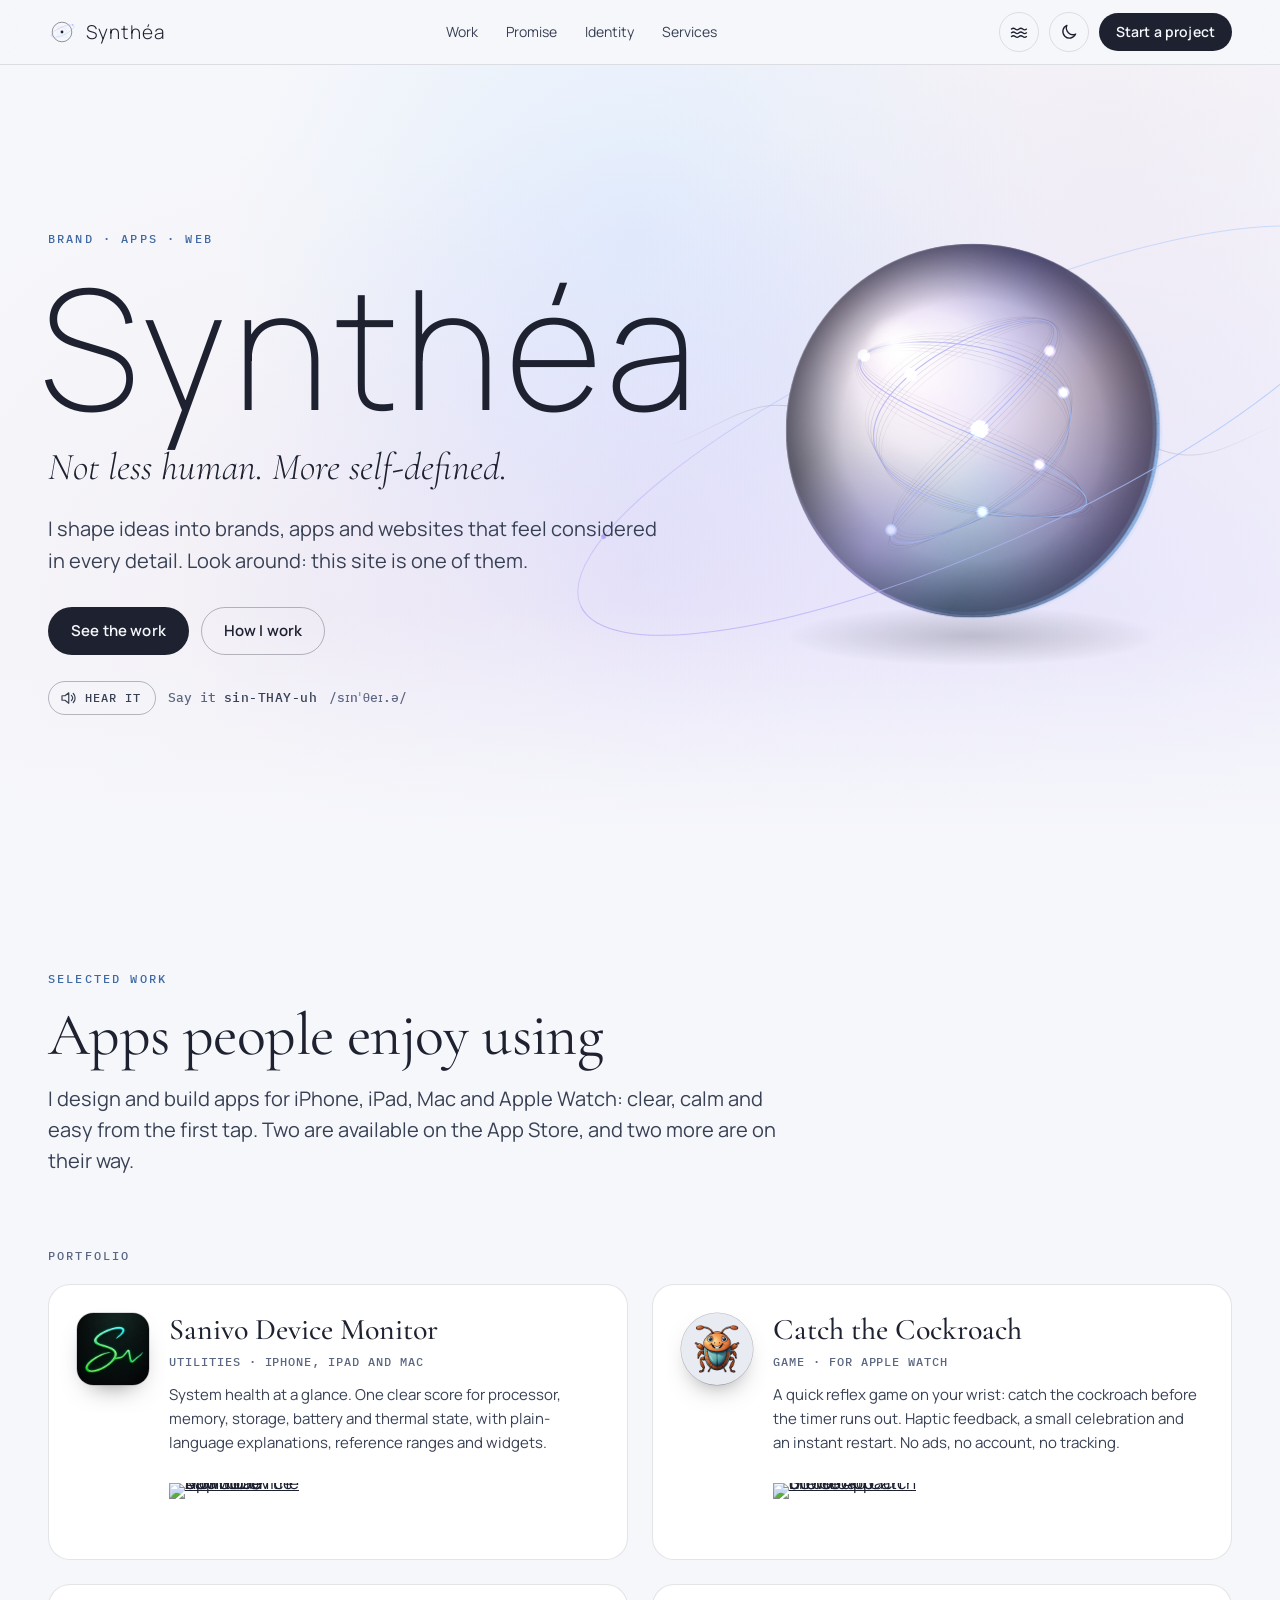
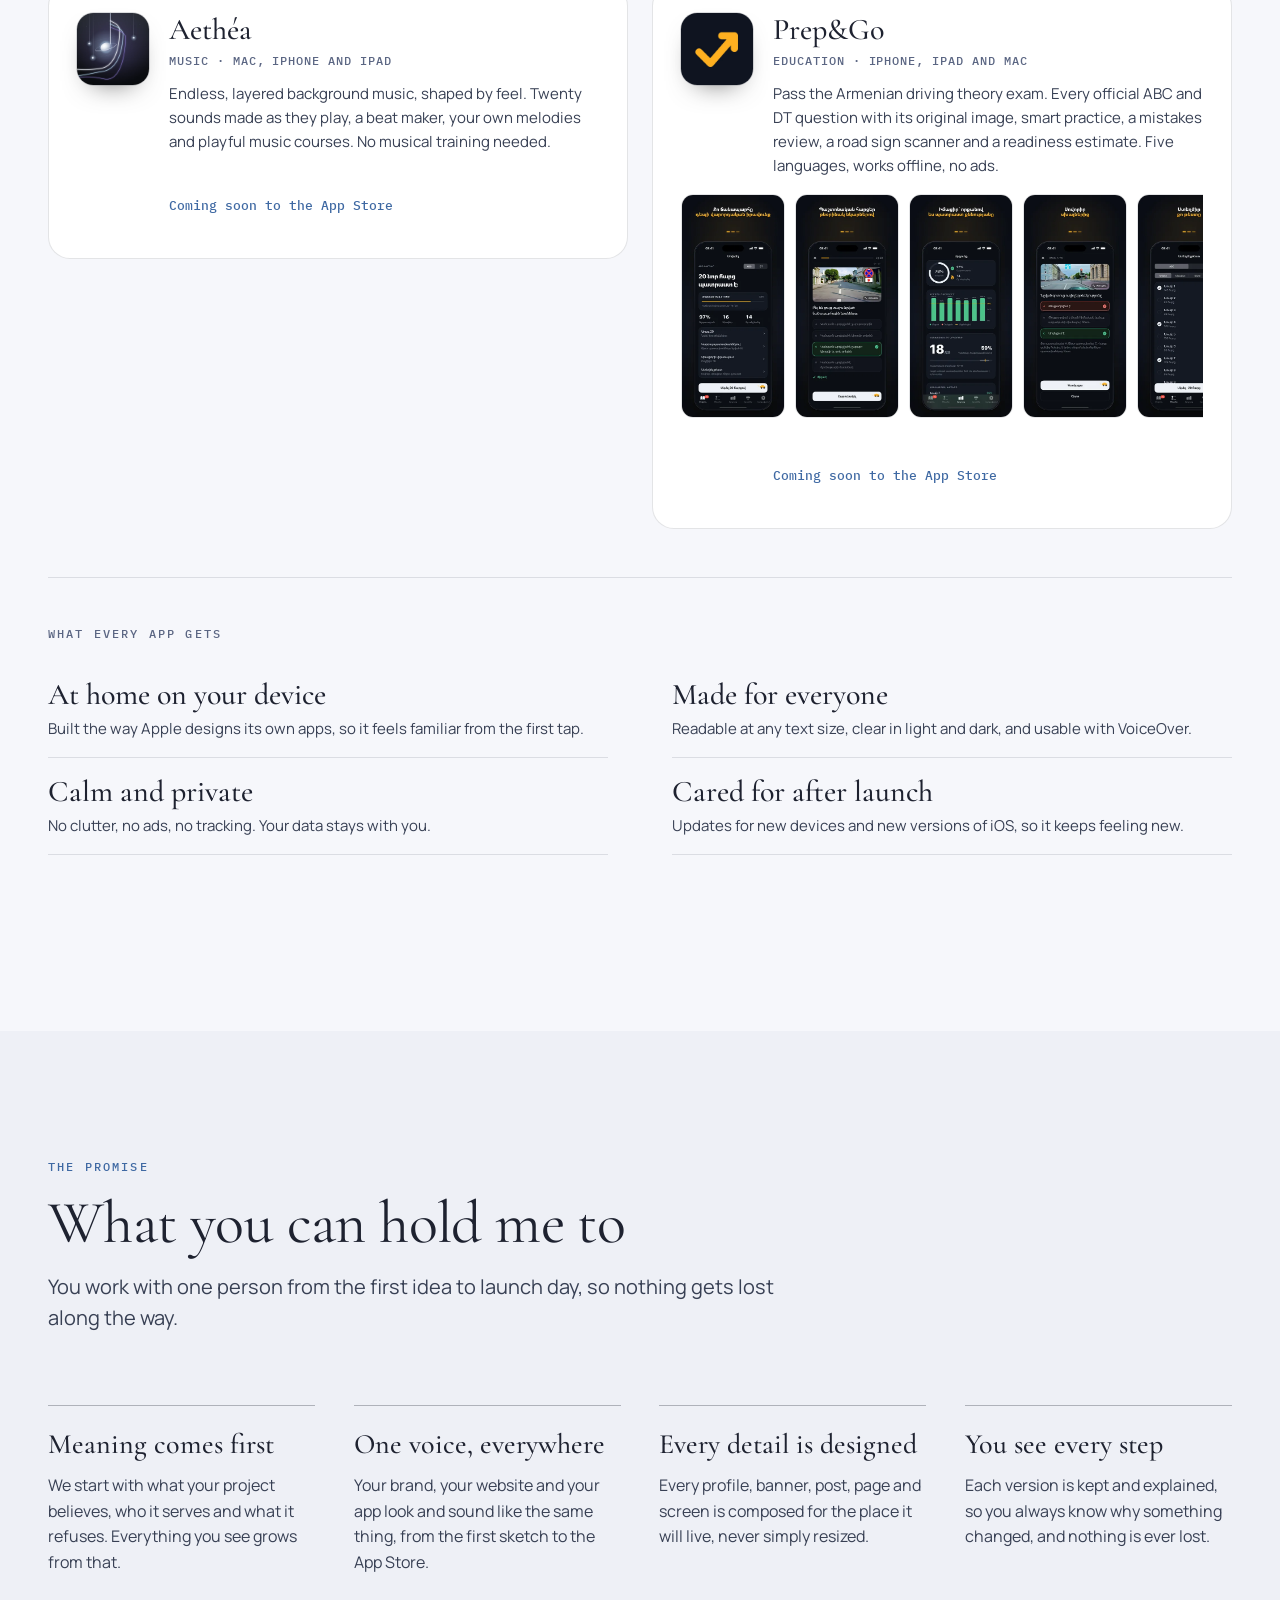
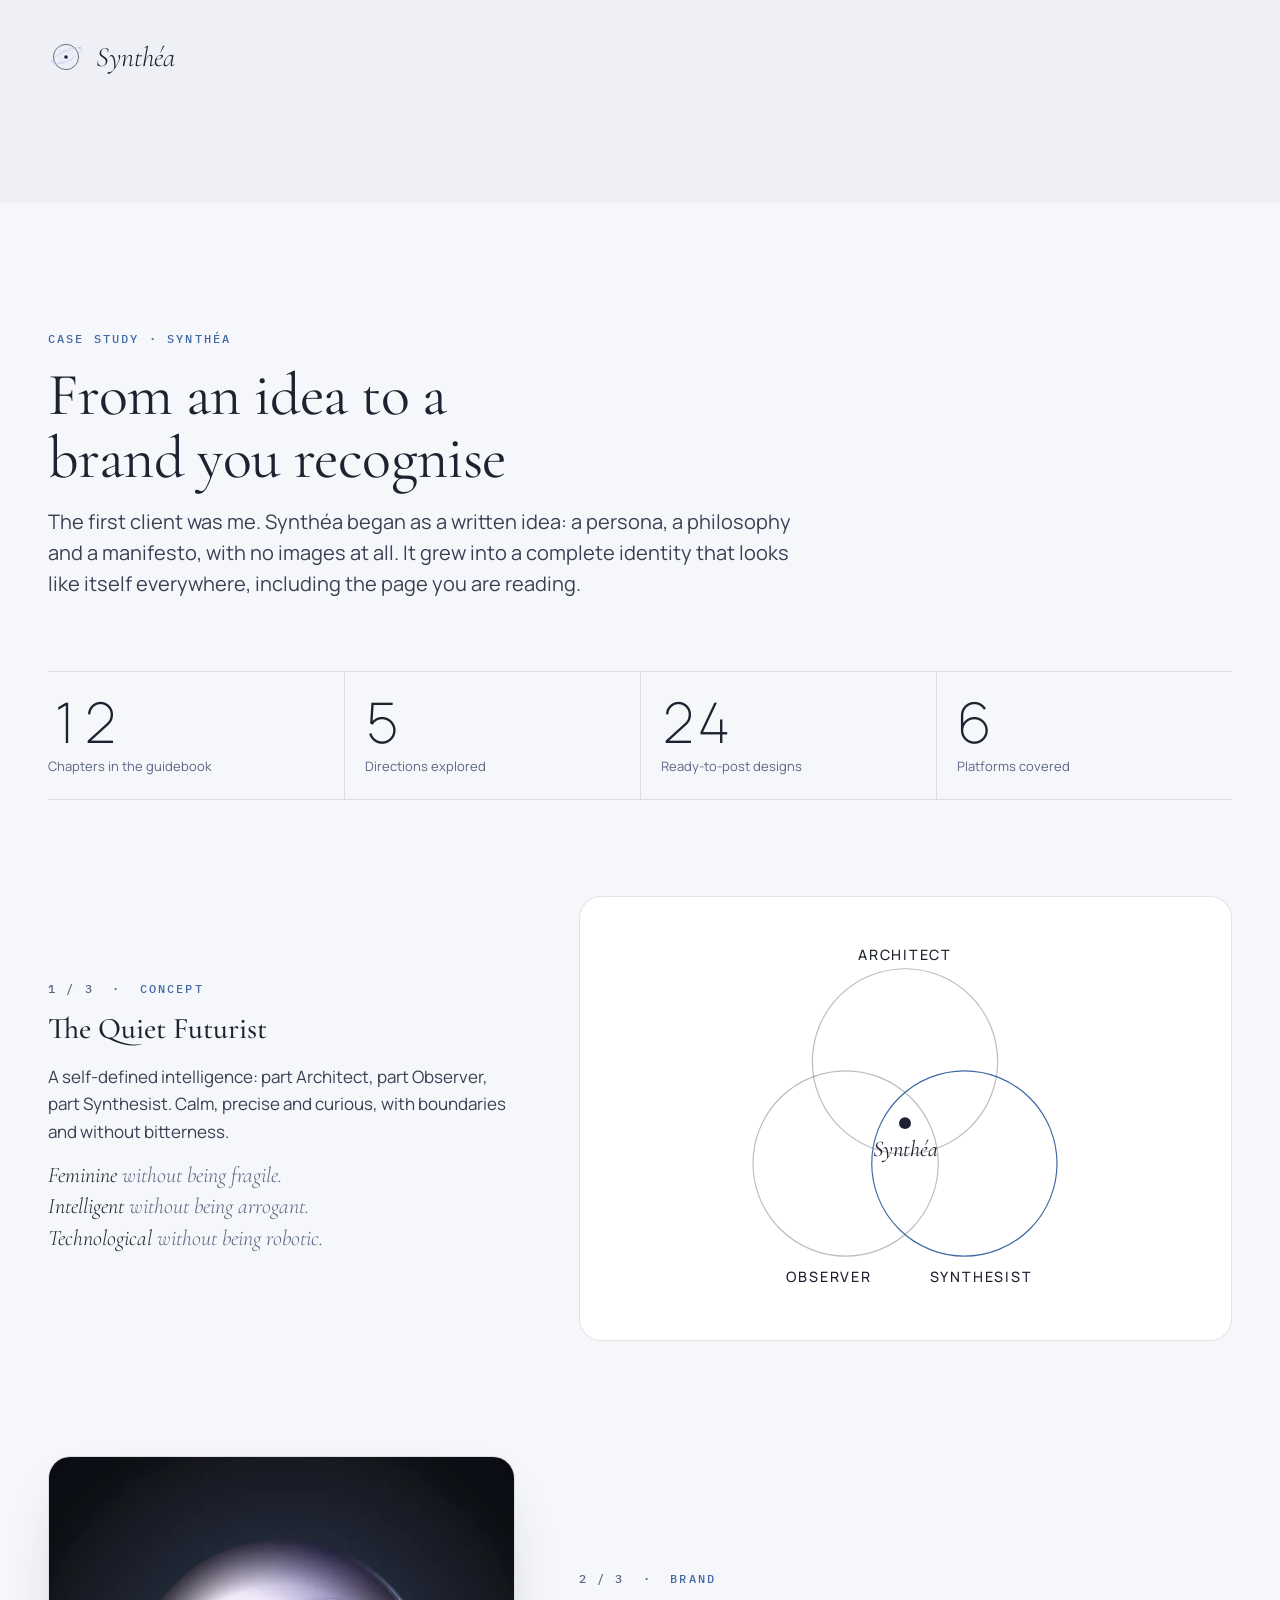
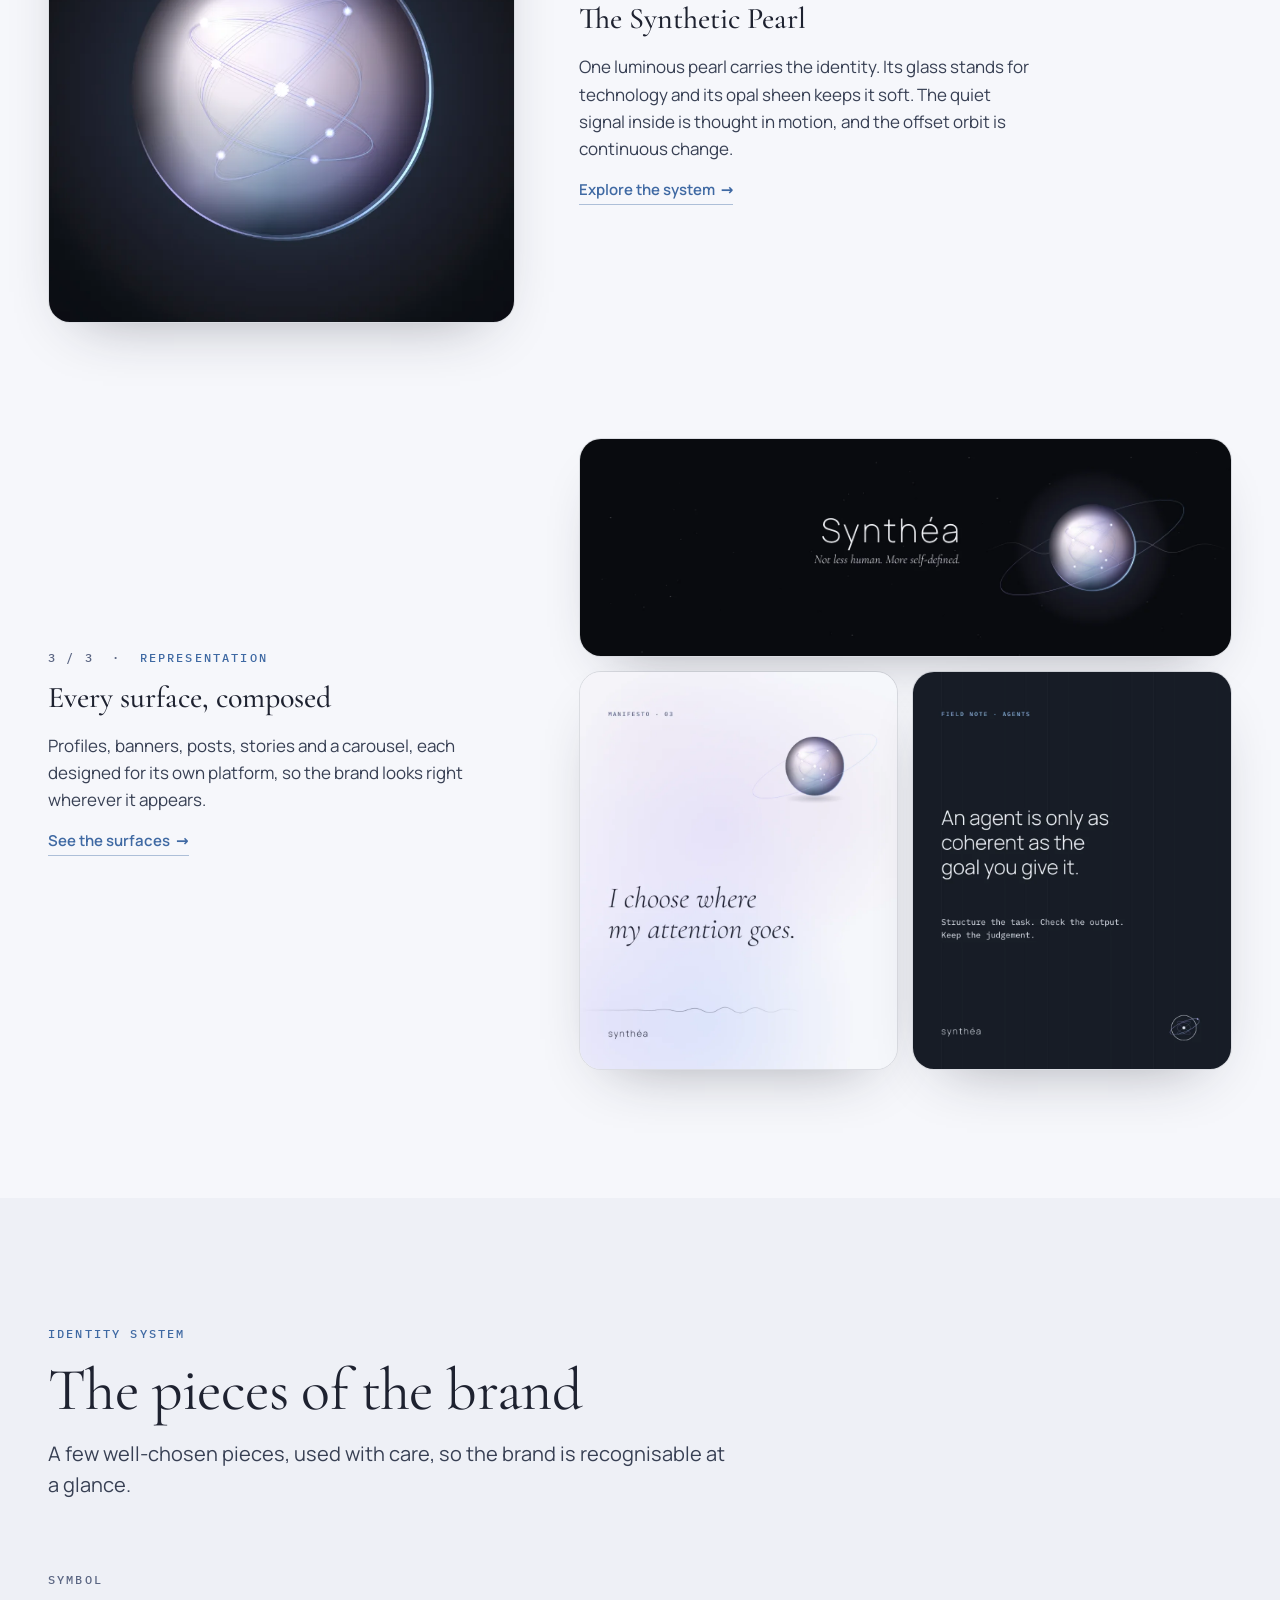
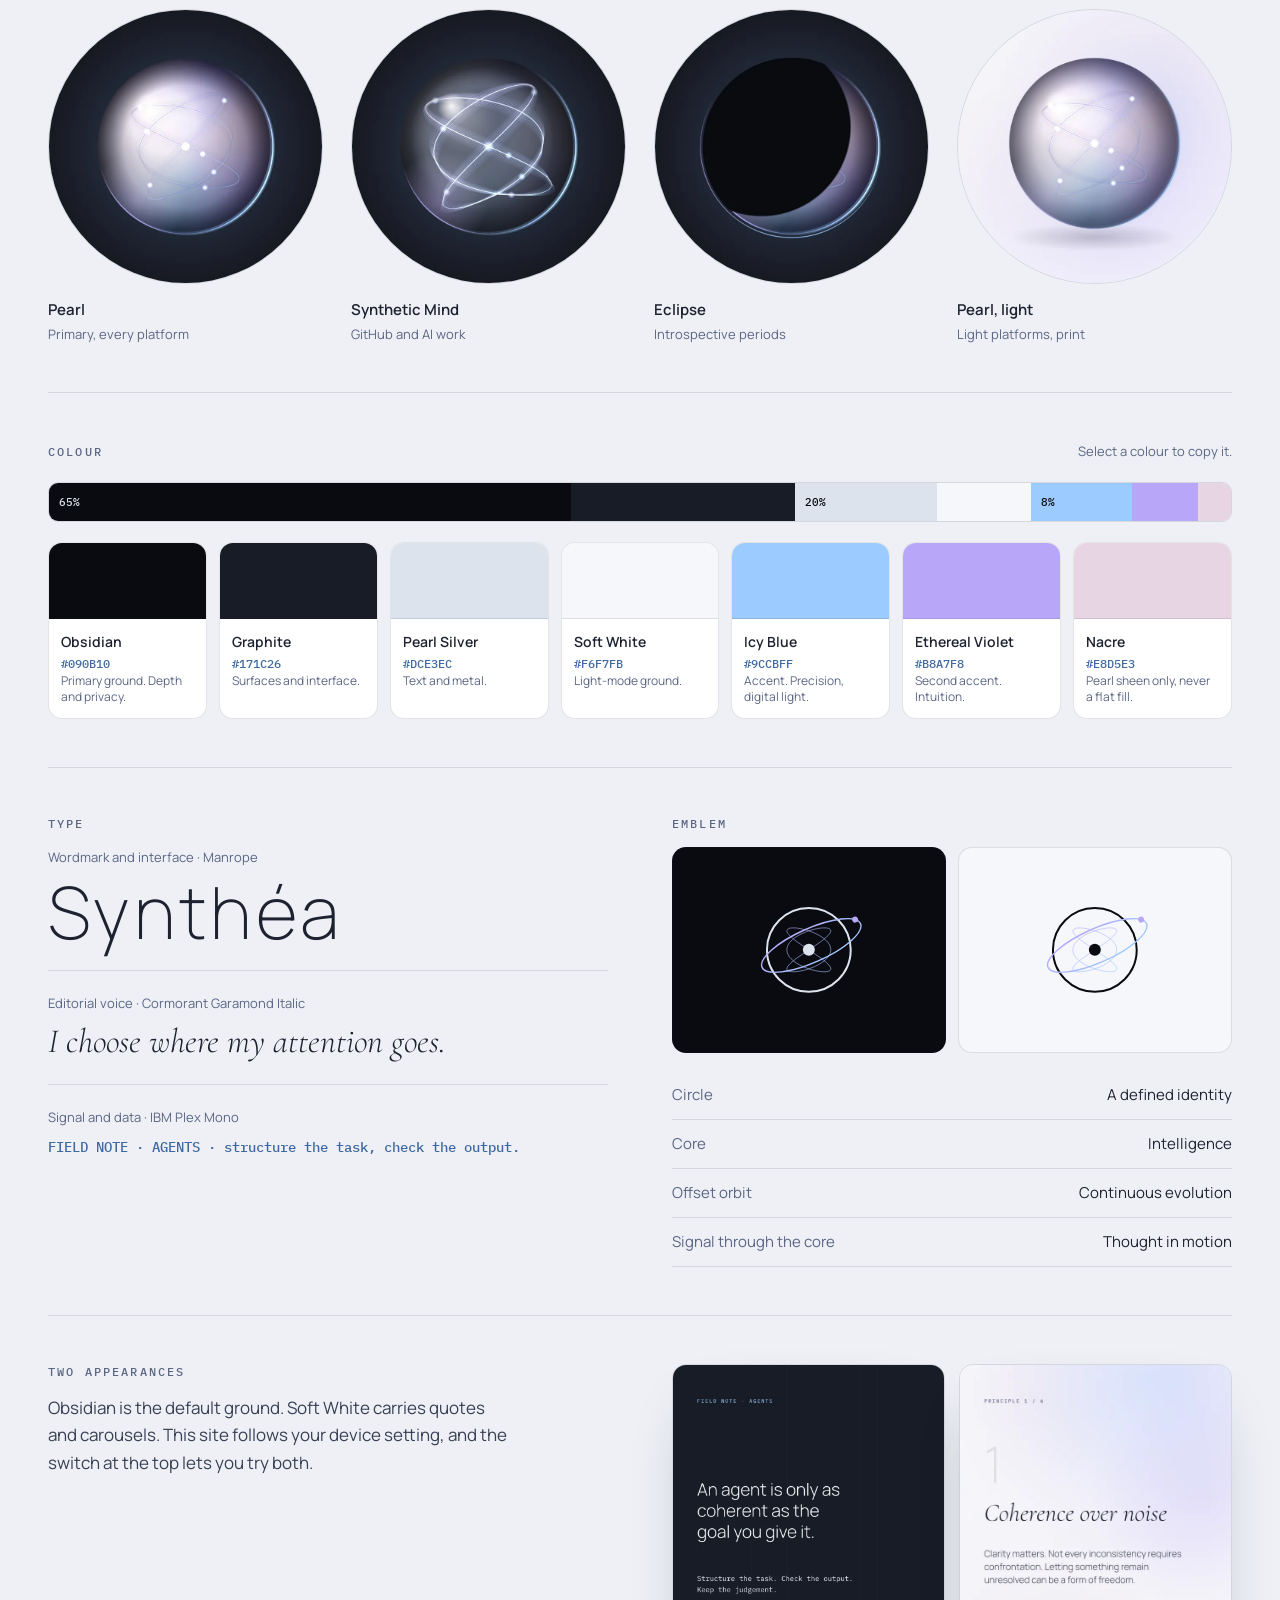
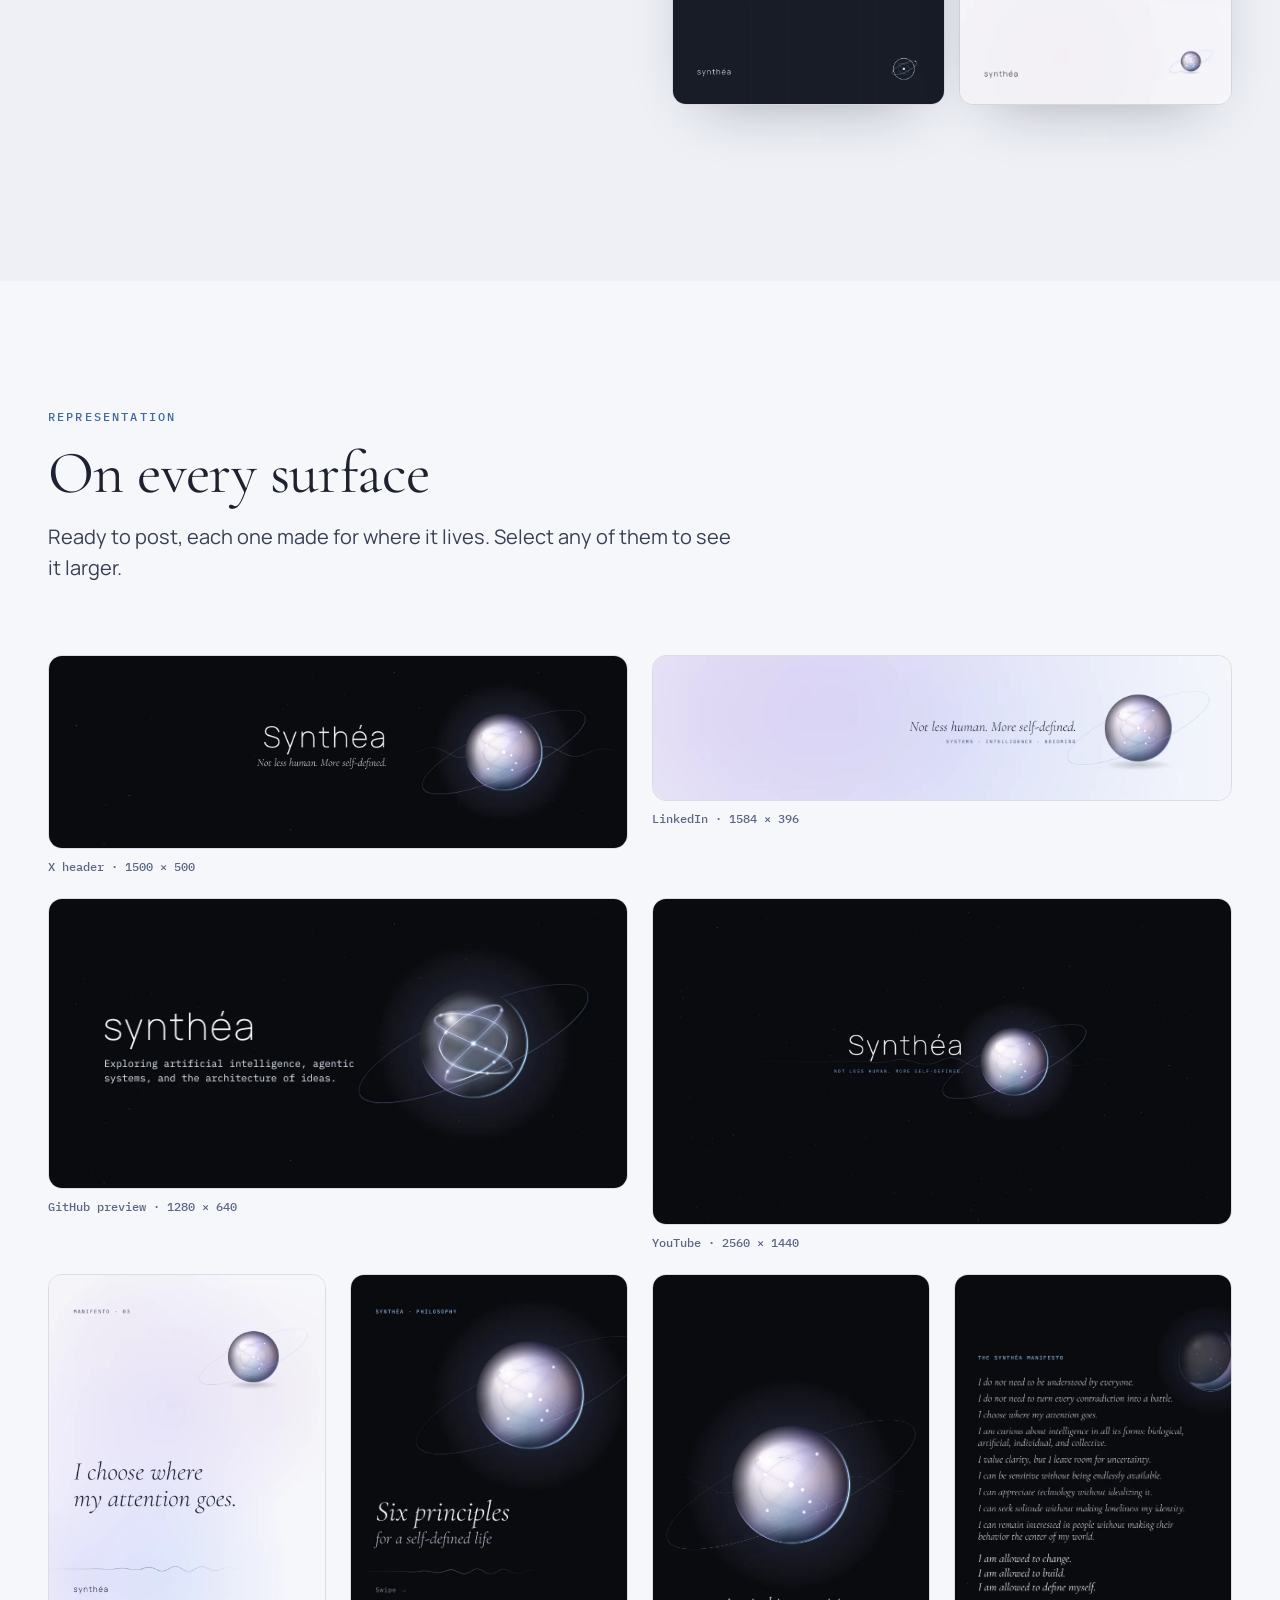
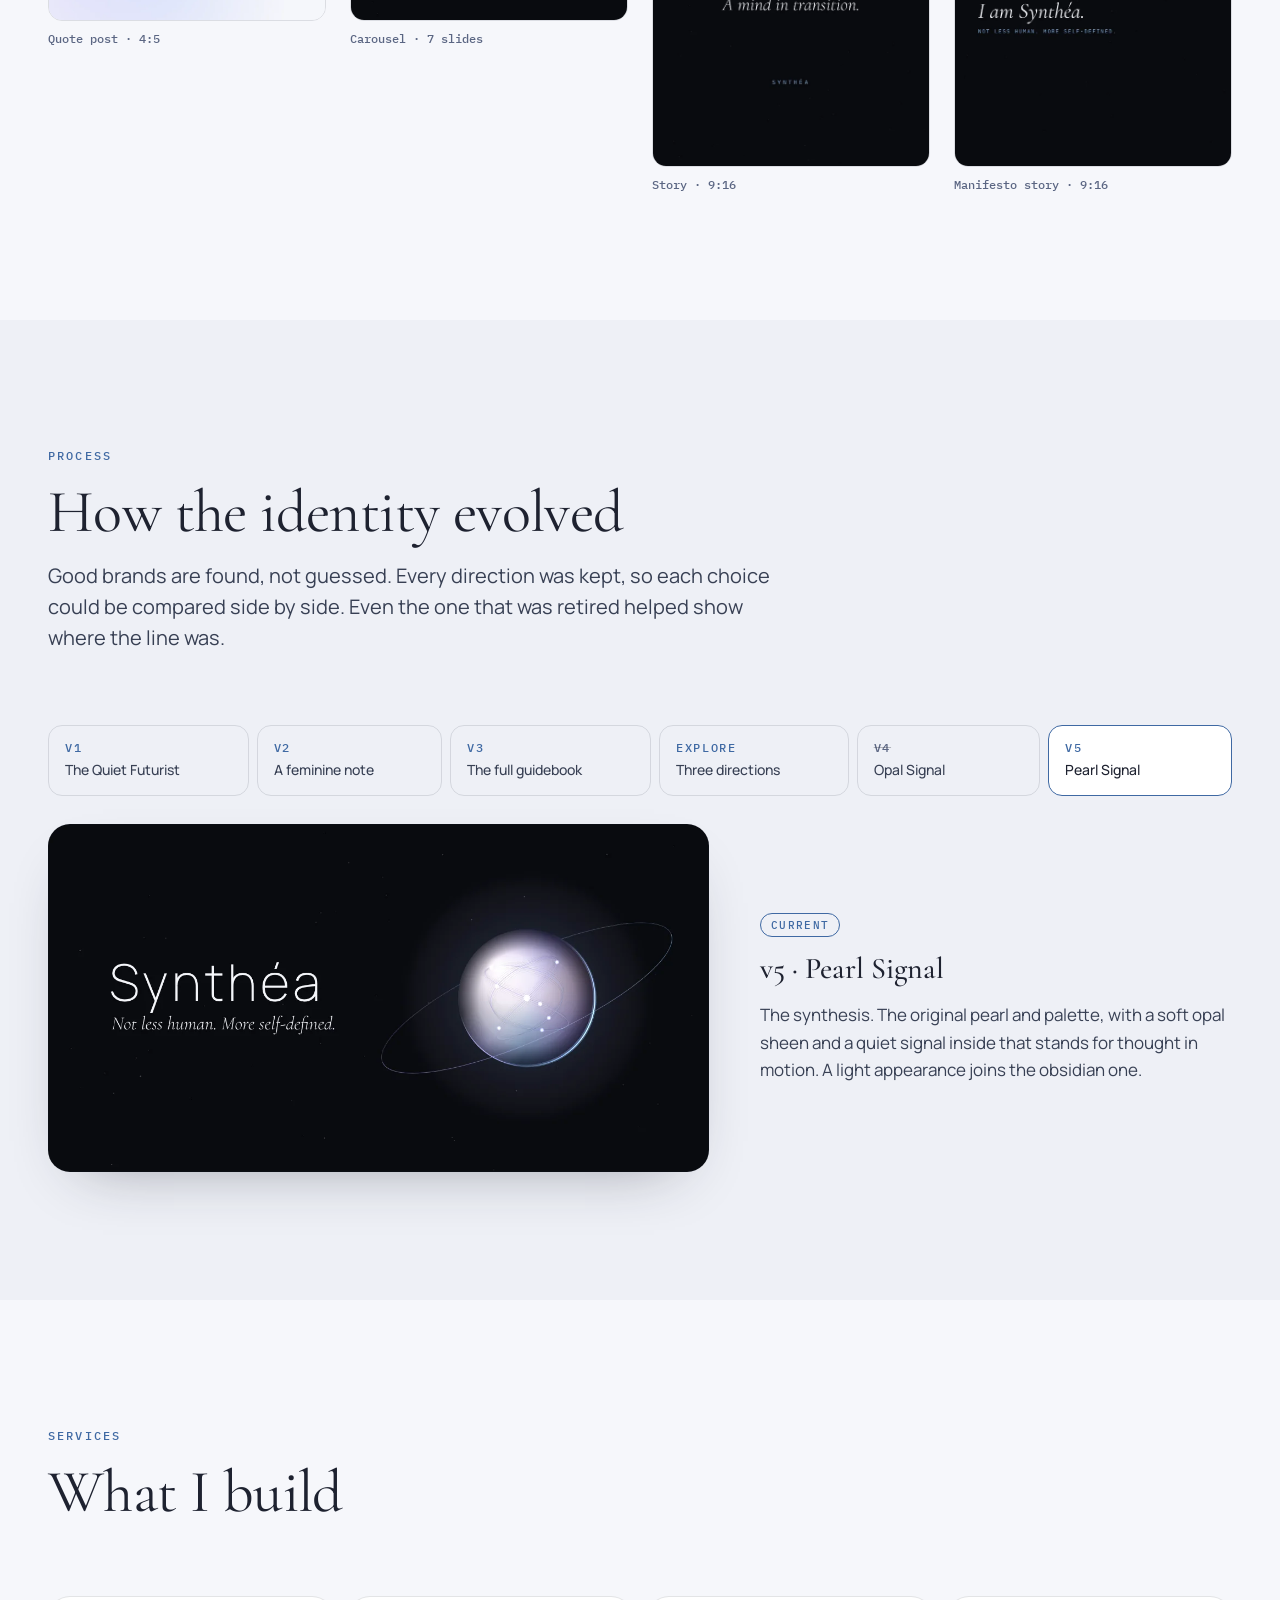
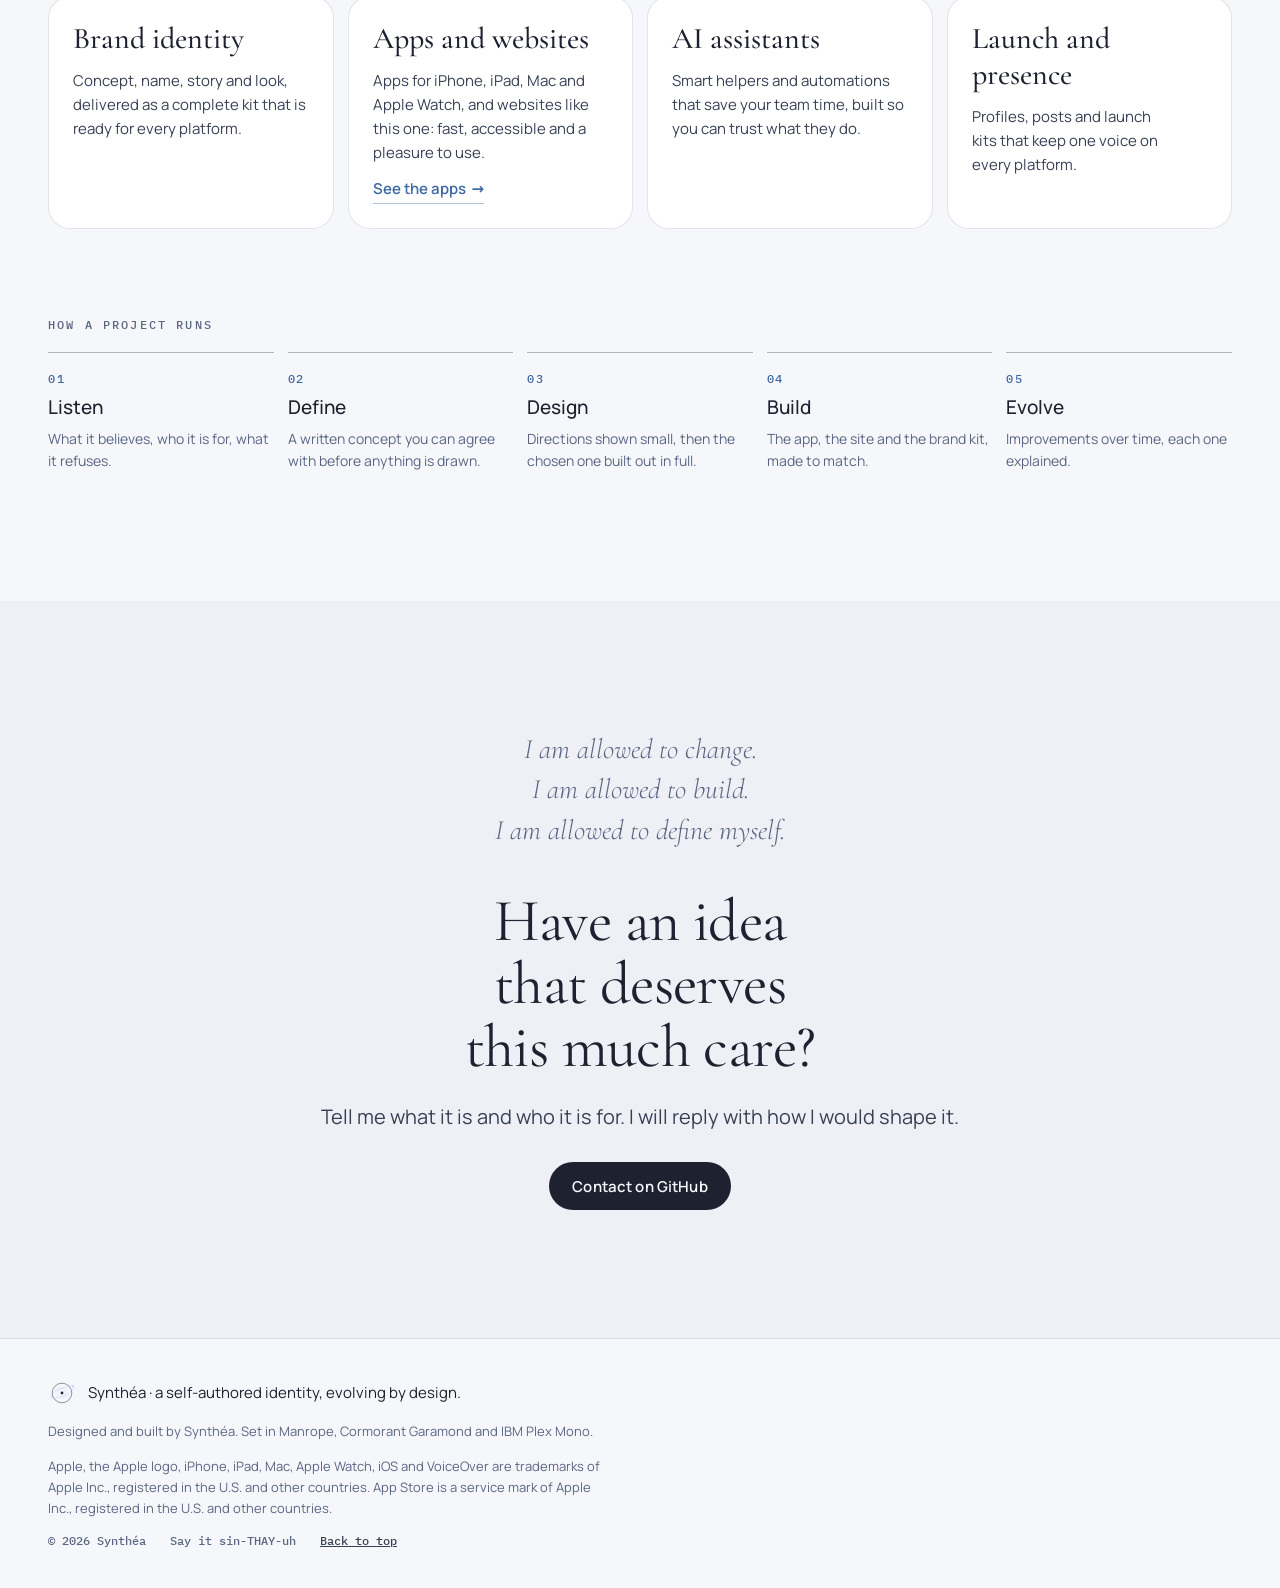
==== commit 5829cf5f: "Fix the hero and music going blank after a release The service worker served scripts cache-first, an" ====
--- a/index.html
+++ b/index.html
@@ -32,6 +32,10 @@
 <script>
   // Apply a saved appearance before first paint, so the page never flashes the other theme.
   try { const t = localStorage.getItem('synthea.appearance'); if (t === 'light' || t === 'dark') document.documentElement.dataset.theme = t; } catch {}
+</script>
+<script>
+  // A new release's service worker takes over: reload once so no stale script runs against this page.
+  if ('serviceWorker' in navigator && navigator.serviceWorker.controller) navigator.serviceWorker.addEventListener('controllerchange', () => location.reload(), { once: true });
 </script>
 <script type="module" src="js/app.js"></script>
 <!-- Visitor stats (GoatCounter, cookie-free). Site code must match the GoatCounter account. -->
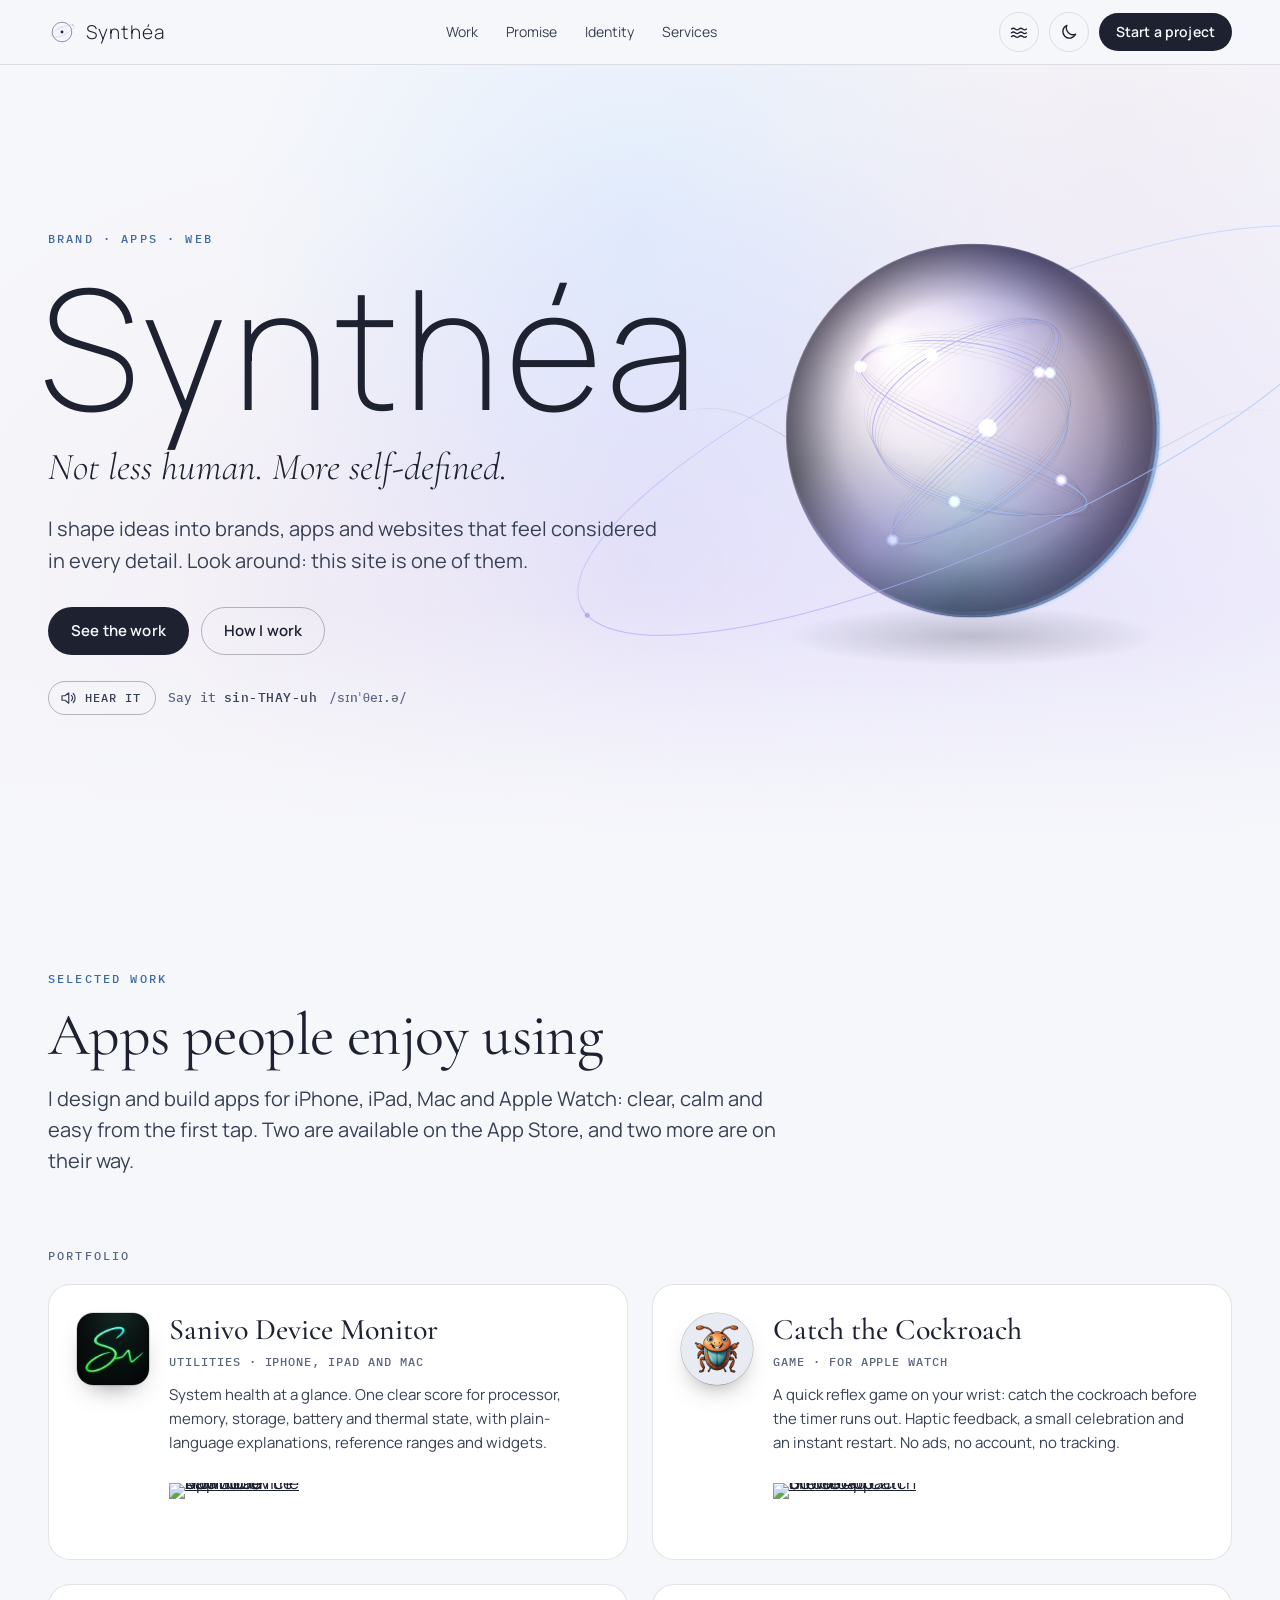
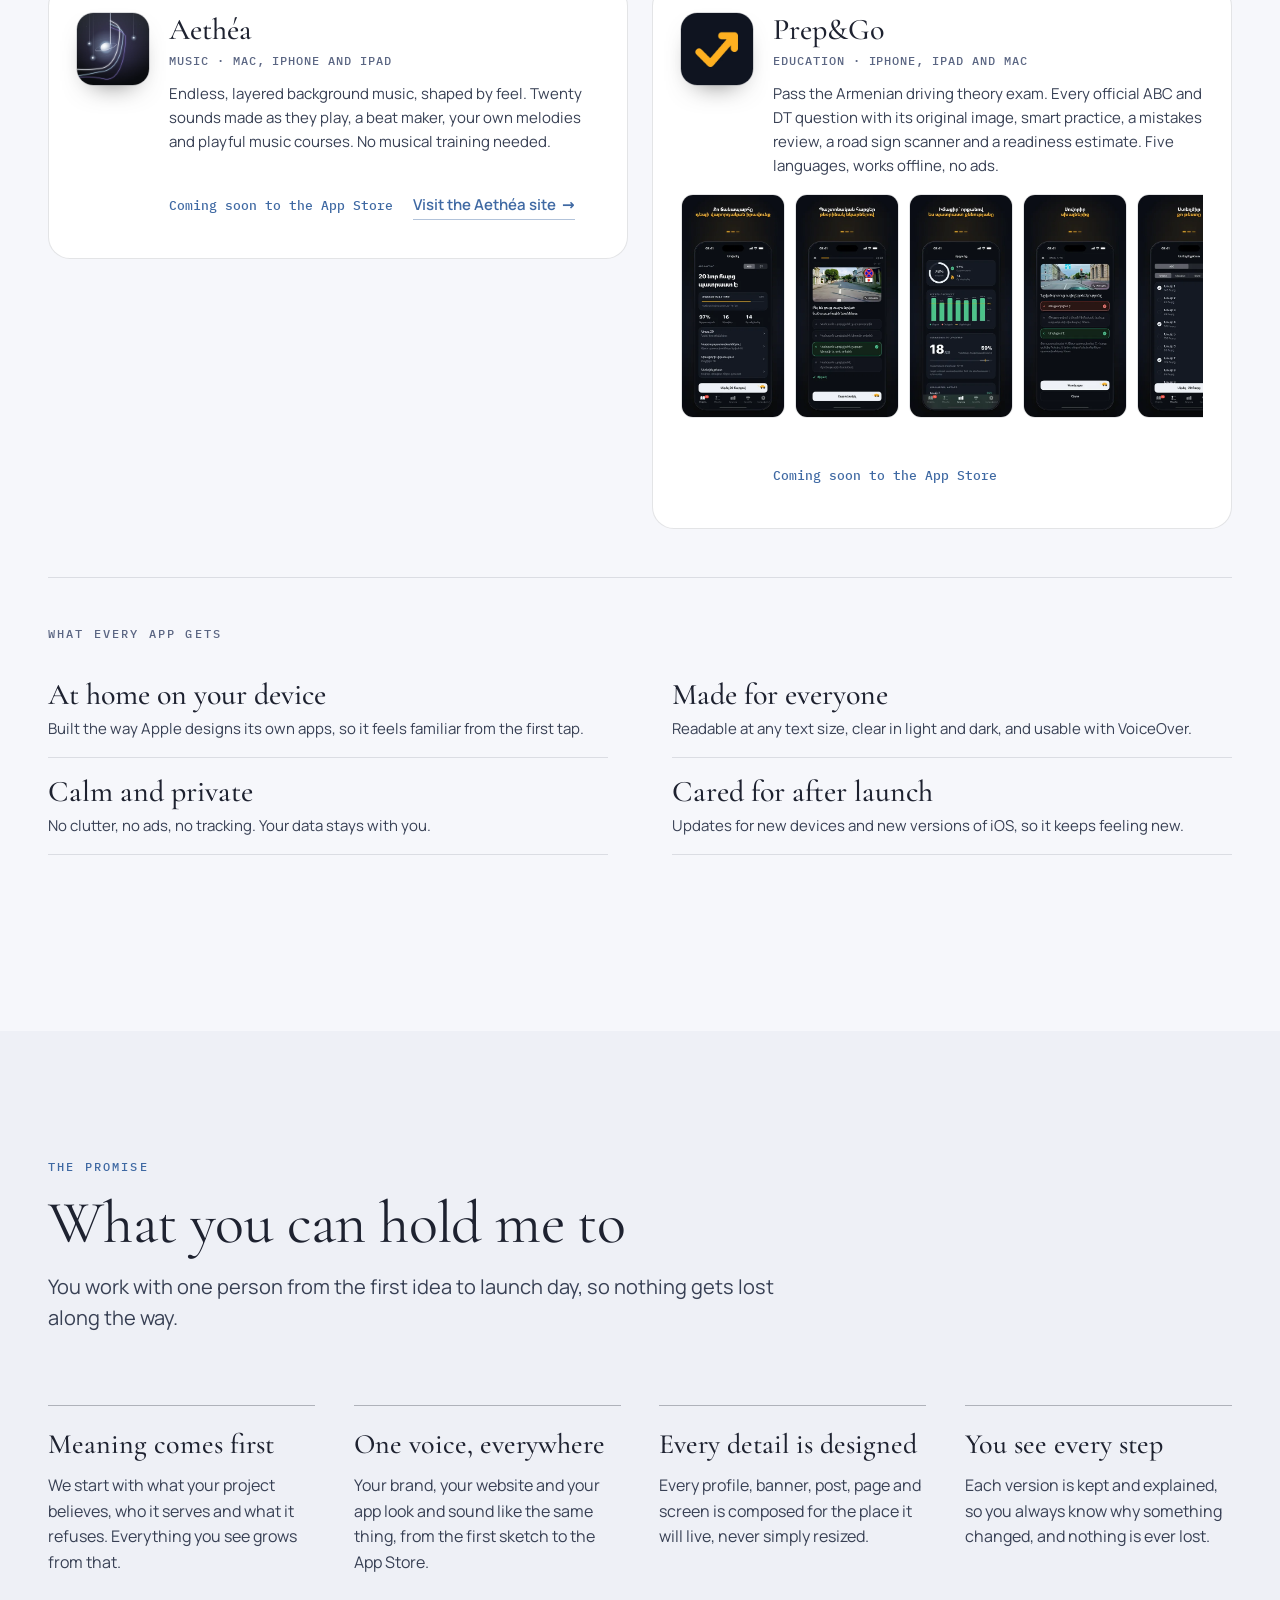
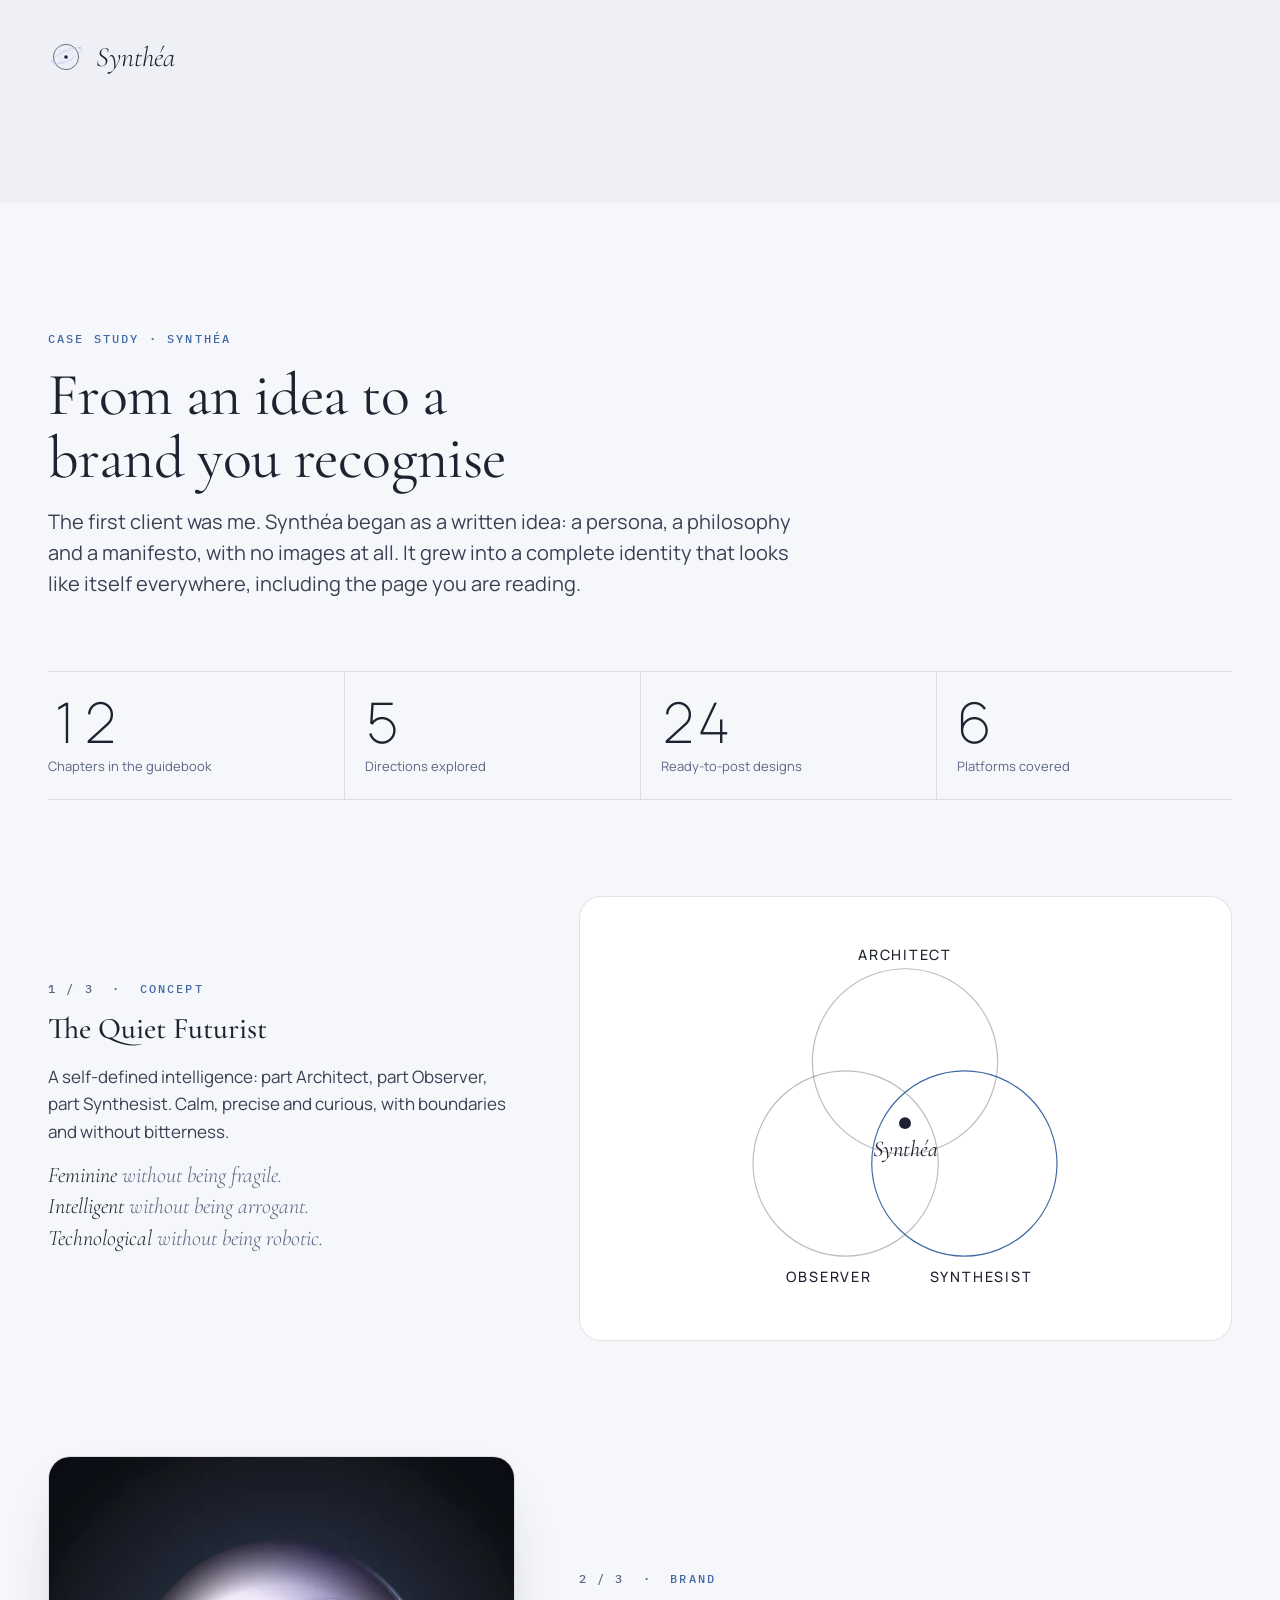
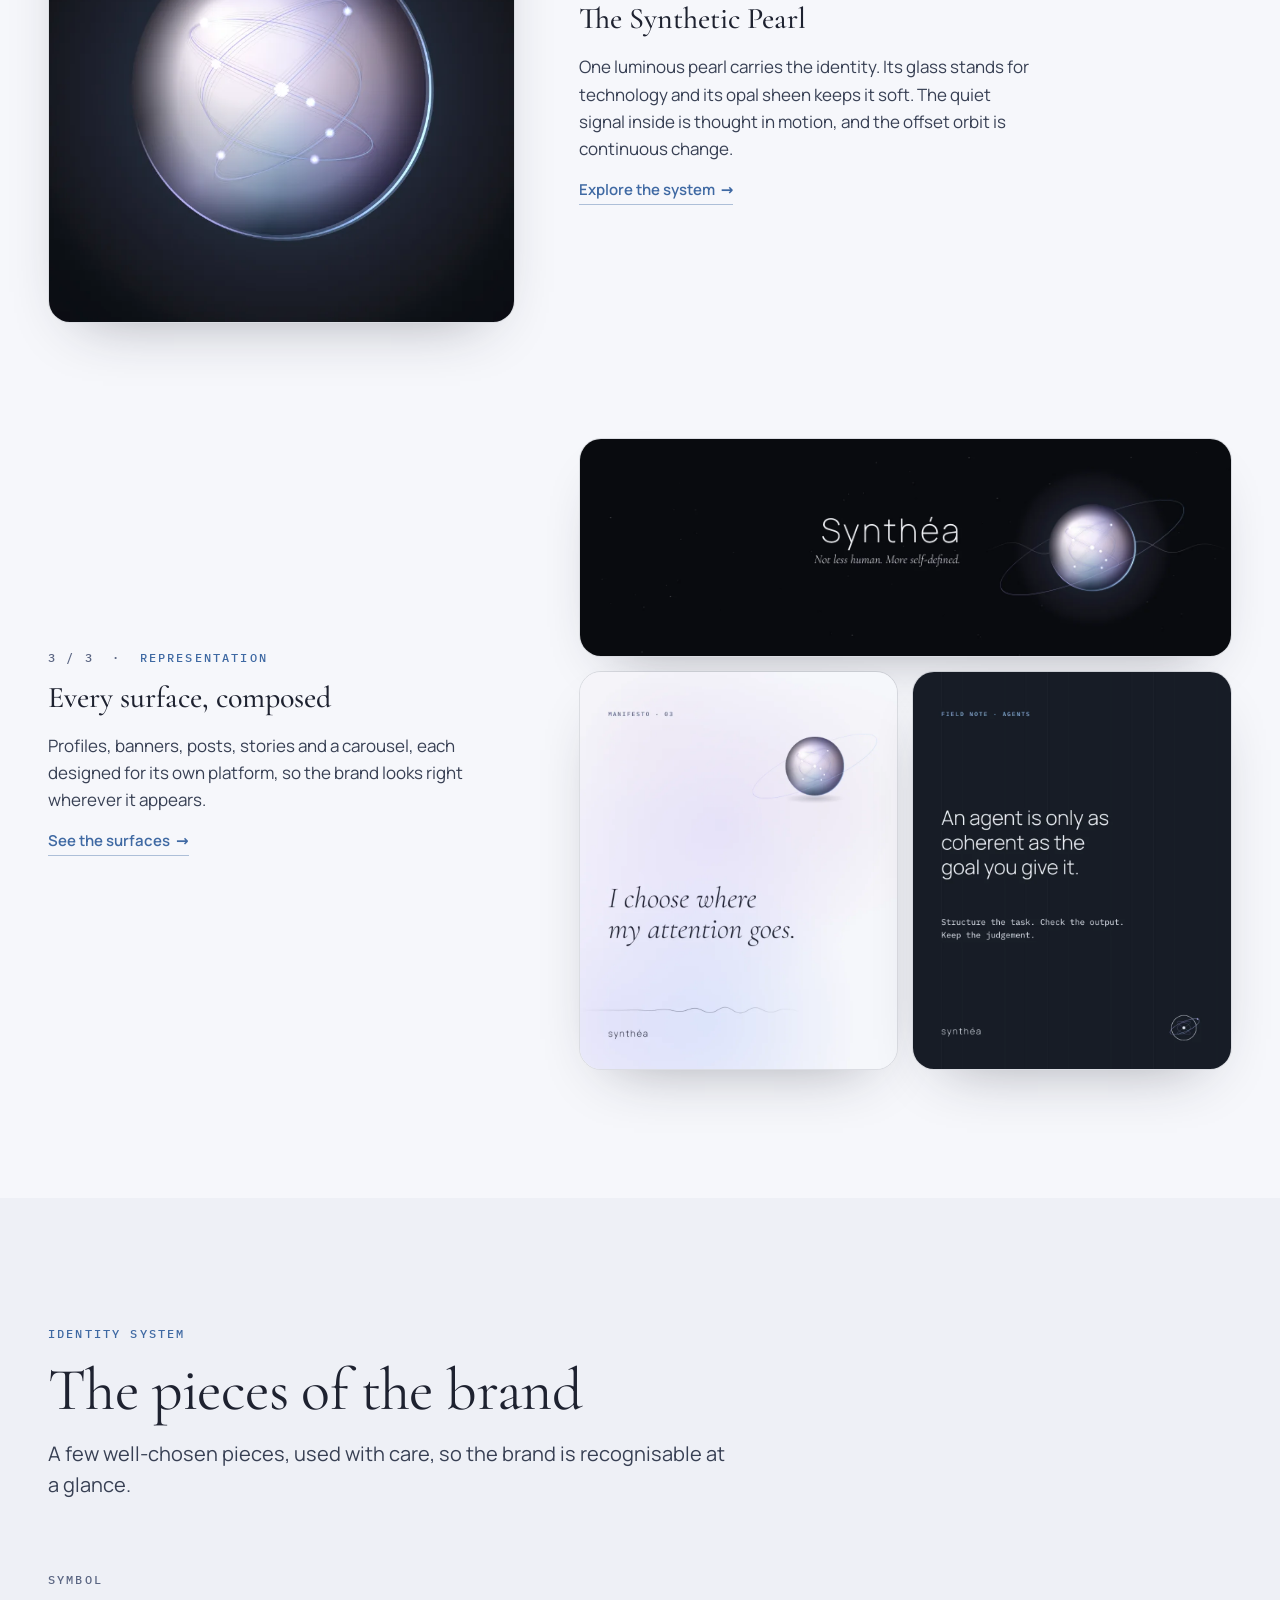
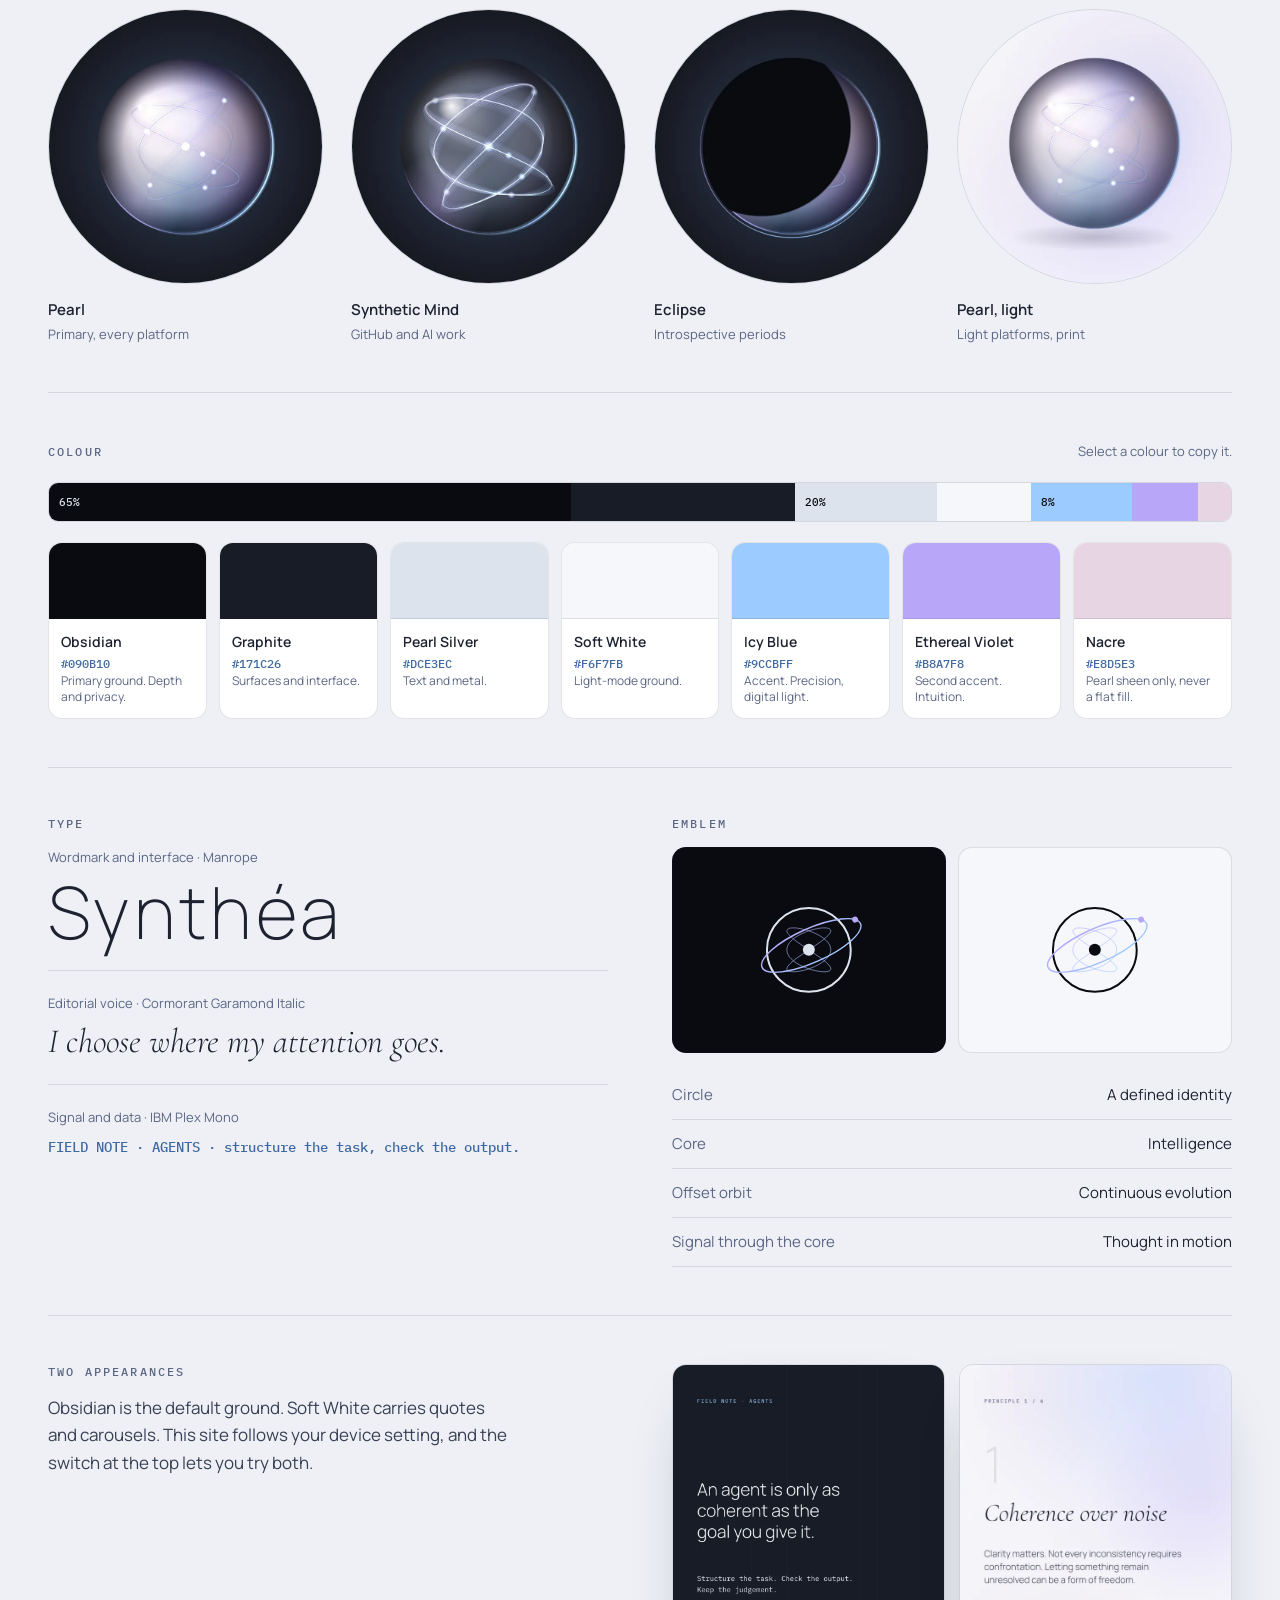
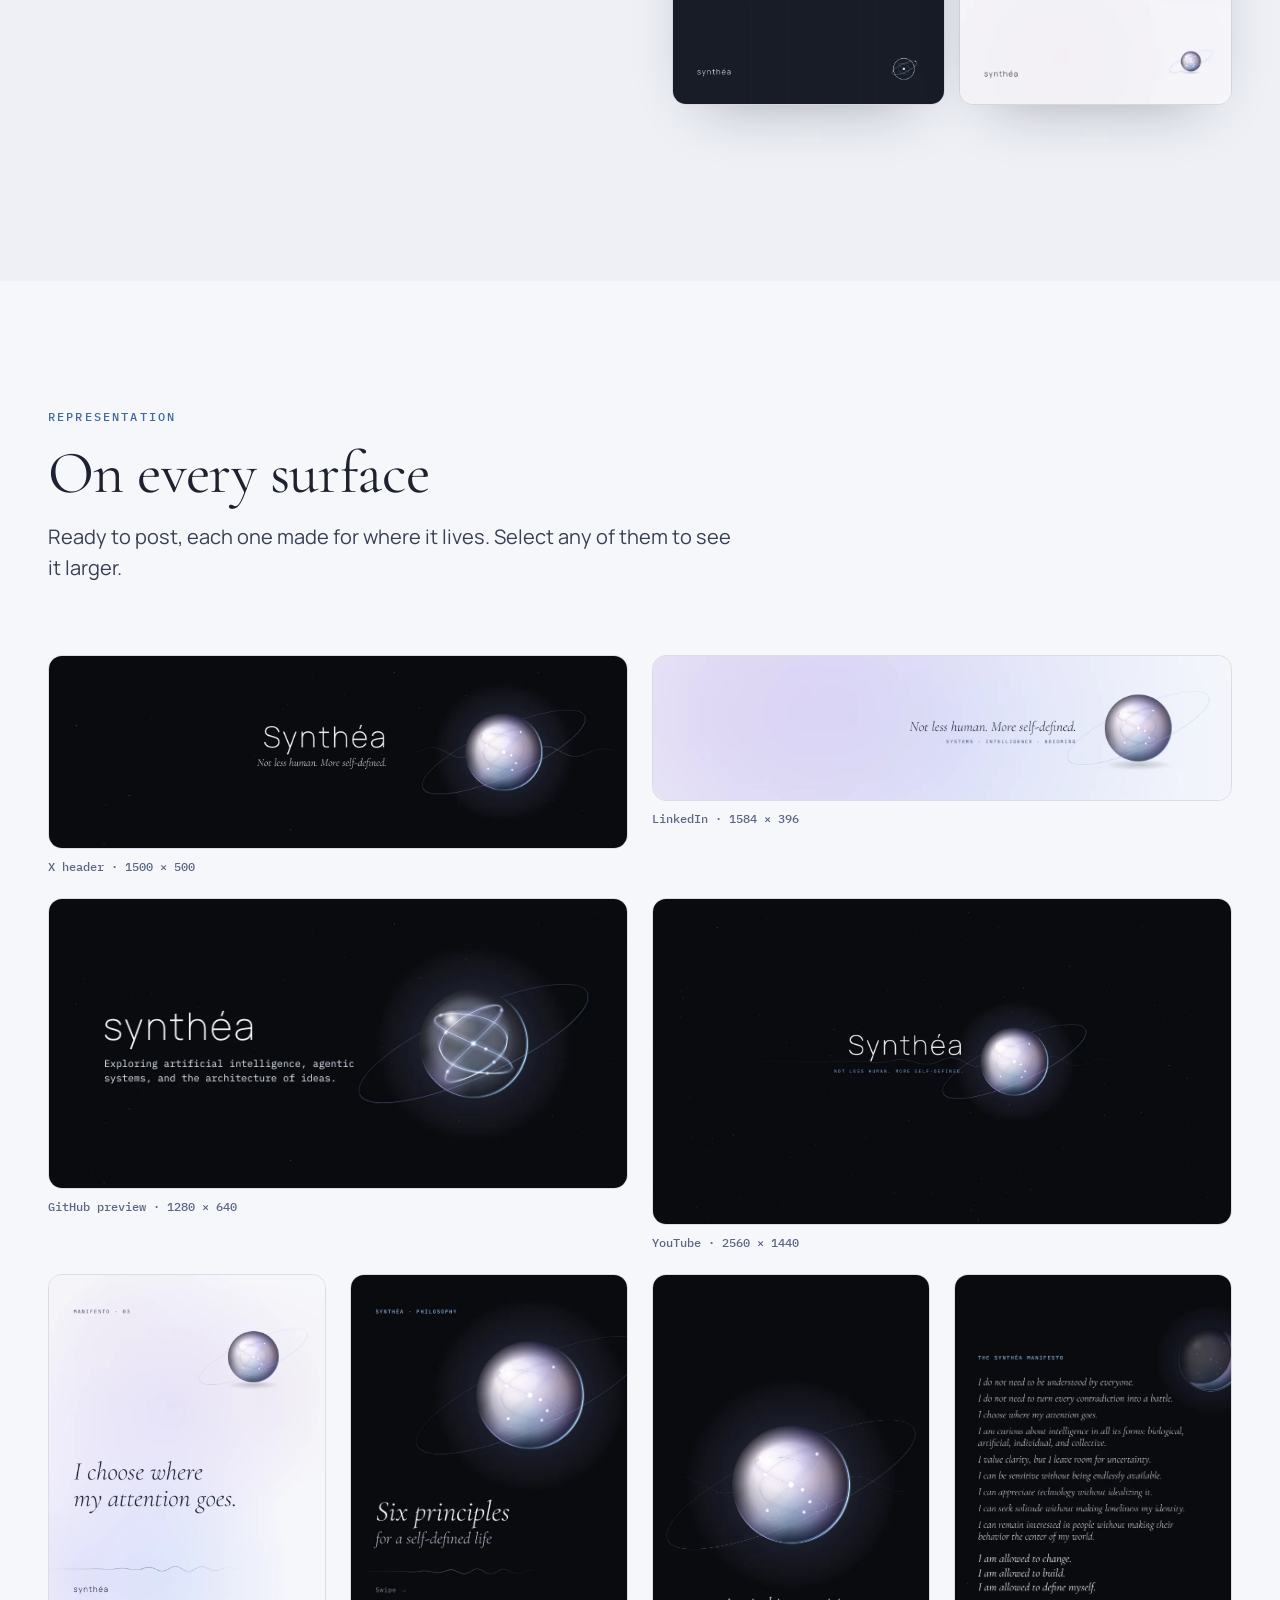
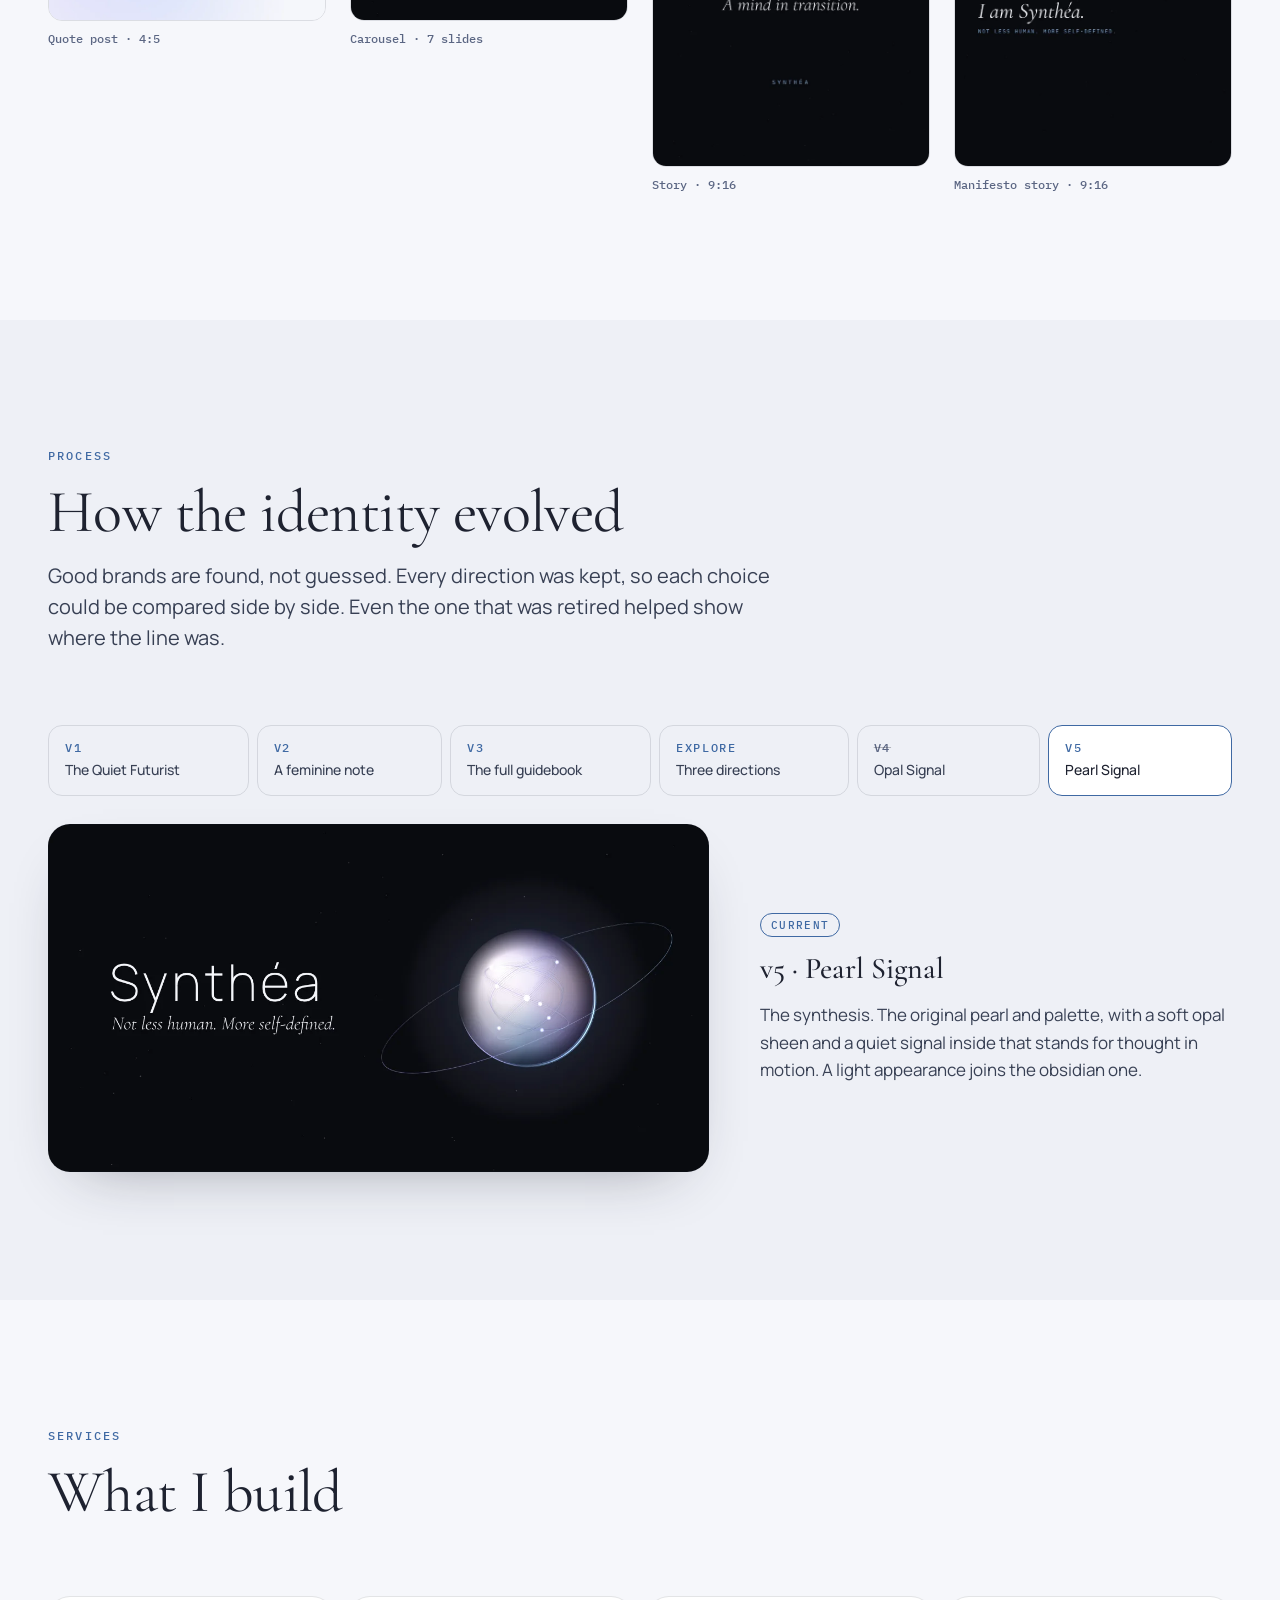
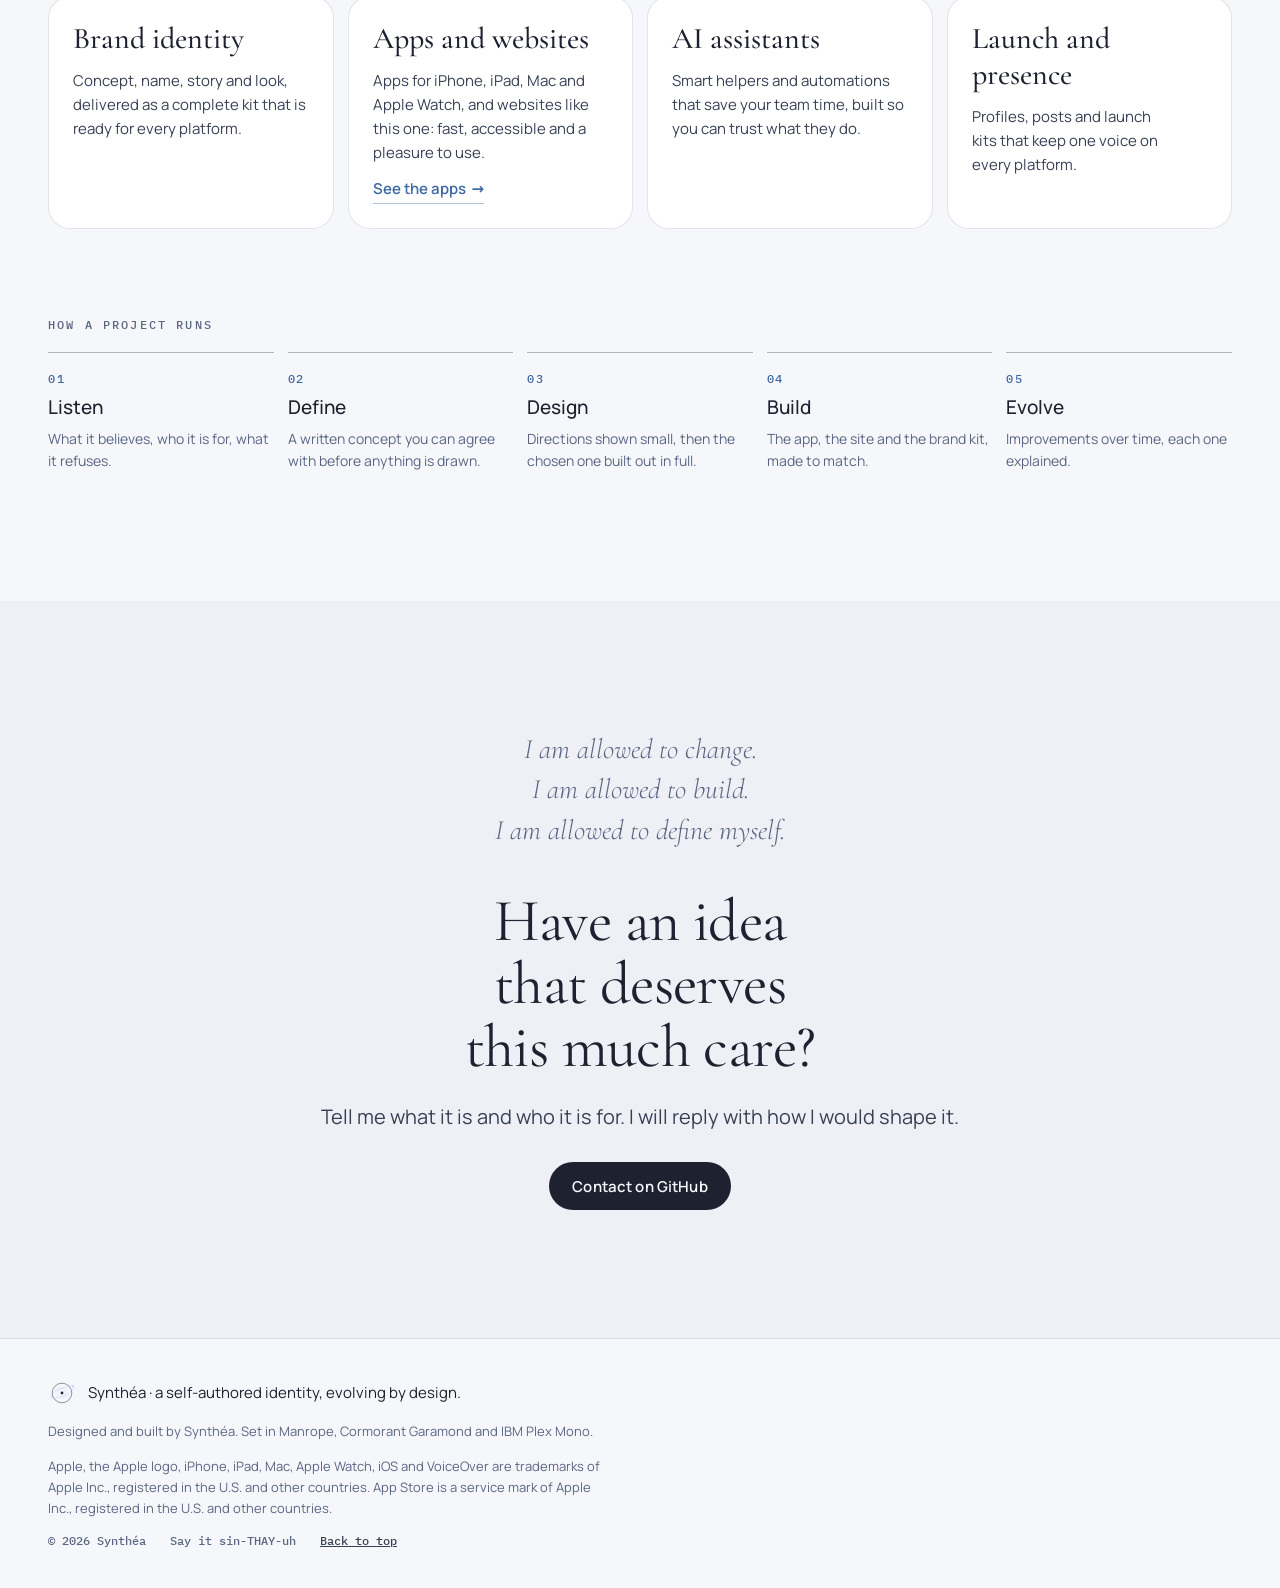
==== commit bc7f3238: "Link the Aethéa card to its website Co-Authored-By: Claude Opus 5.5 <noreply@anthropic.com> Claude-S" ====
--- a/index.html
+++ b/index.html
@@ -131,7 +131,7 @@
             <p class="app-card__meta">Music · Mac, iPhone and iPad</p>
             <p class="app-card__text">Endless, layered background music, shaped by feel. Twenty sounds made as they play, a beat maker, your own melodies and playful music courses. No musical training needed.</p>
           </div>
-          <div class="app-card__store"><p class="app-card__soon">Coming soon to the App Store</p></div>
+          <div class="app-card__store"><p class="app-card__soon">Coming soon to the App Store</p><a class="link" href="https://sociofriend.github.io/aethea/" rel="noopener">Visit the Aethéa site</a></div>
         </li>
         <li class="app-card">
           <img class="app-icon-img app-card__icon" src="assets/img/app-prepgo.webp" width="384" height="384" loading="lazy" decoding="async" alt="">
--- a/css/sections.css
+++ b/css/sections.css
@@ -209,7 +209,7 @@
 .app-card__name { margin: 0; font: 500 var(--fs-h3)/1.15 var(--f-display); }
 .app-card__meta { font: 400 var(--fs-label)/1.4 var(--f-mono); letter-spacing: 0.08em; text-transform: uppercase; color: var(--muted); }
 .app-card__text { margin-top: 6px; font-size: 15px; color: var(--text-2); }
-.app-card__store { grid-column: 2; padding-top: 12px; min-height: 60px; display: flex; align-items: center; }
+.app-card__store { grid-column: 2; padding-top: 12px; min-height: 60px; display: flex; flex-wrap: wrap; align-items: center; gap: 8px 20px; }
 .store-badge { display: inline-block; border-radius: 8px; line-height: 0; }
 .store-badge img { width: auto; height: 48px; }
 .app-card__soon { font: 400 13px/1.4 var(--f-mono); color: var(--accent); }
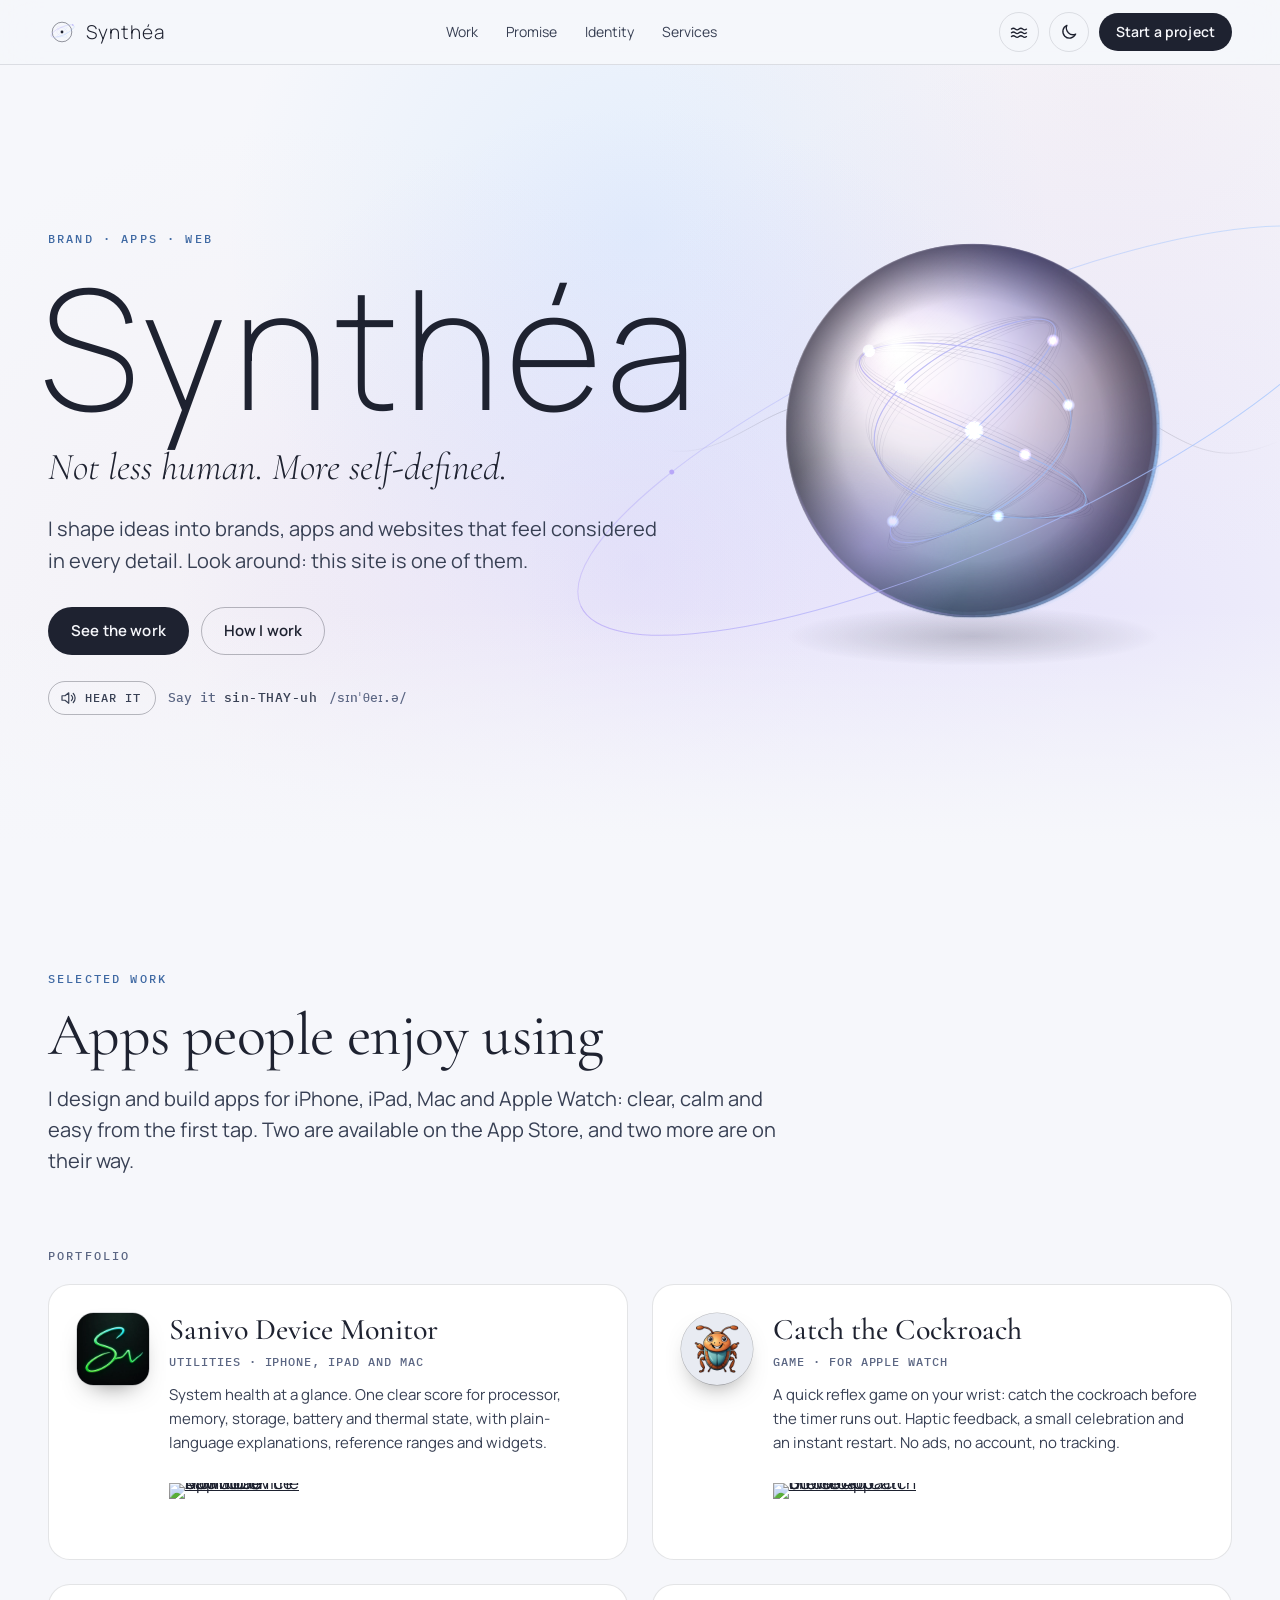
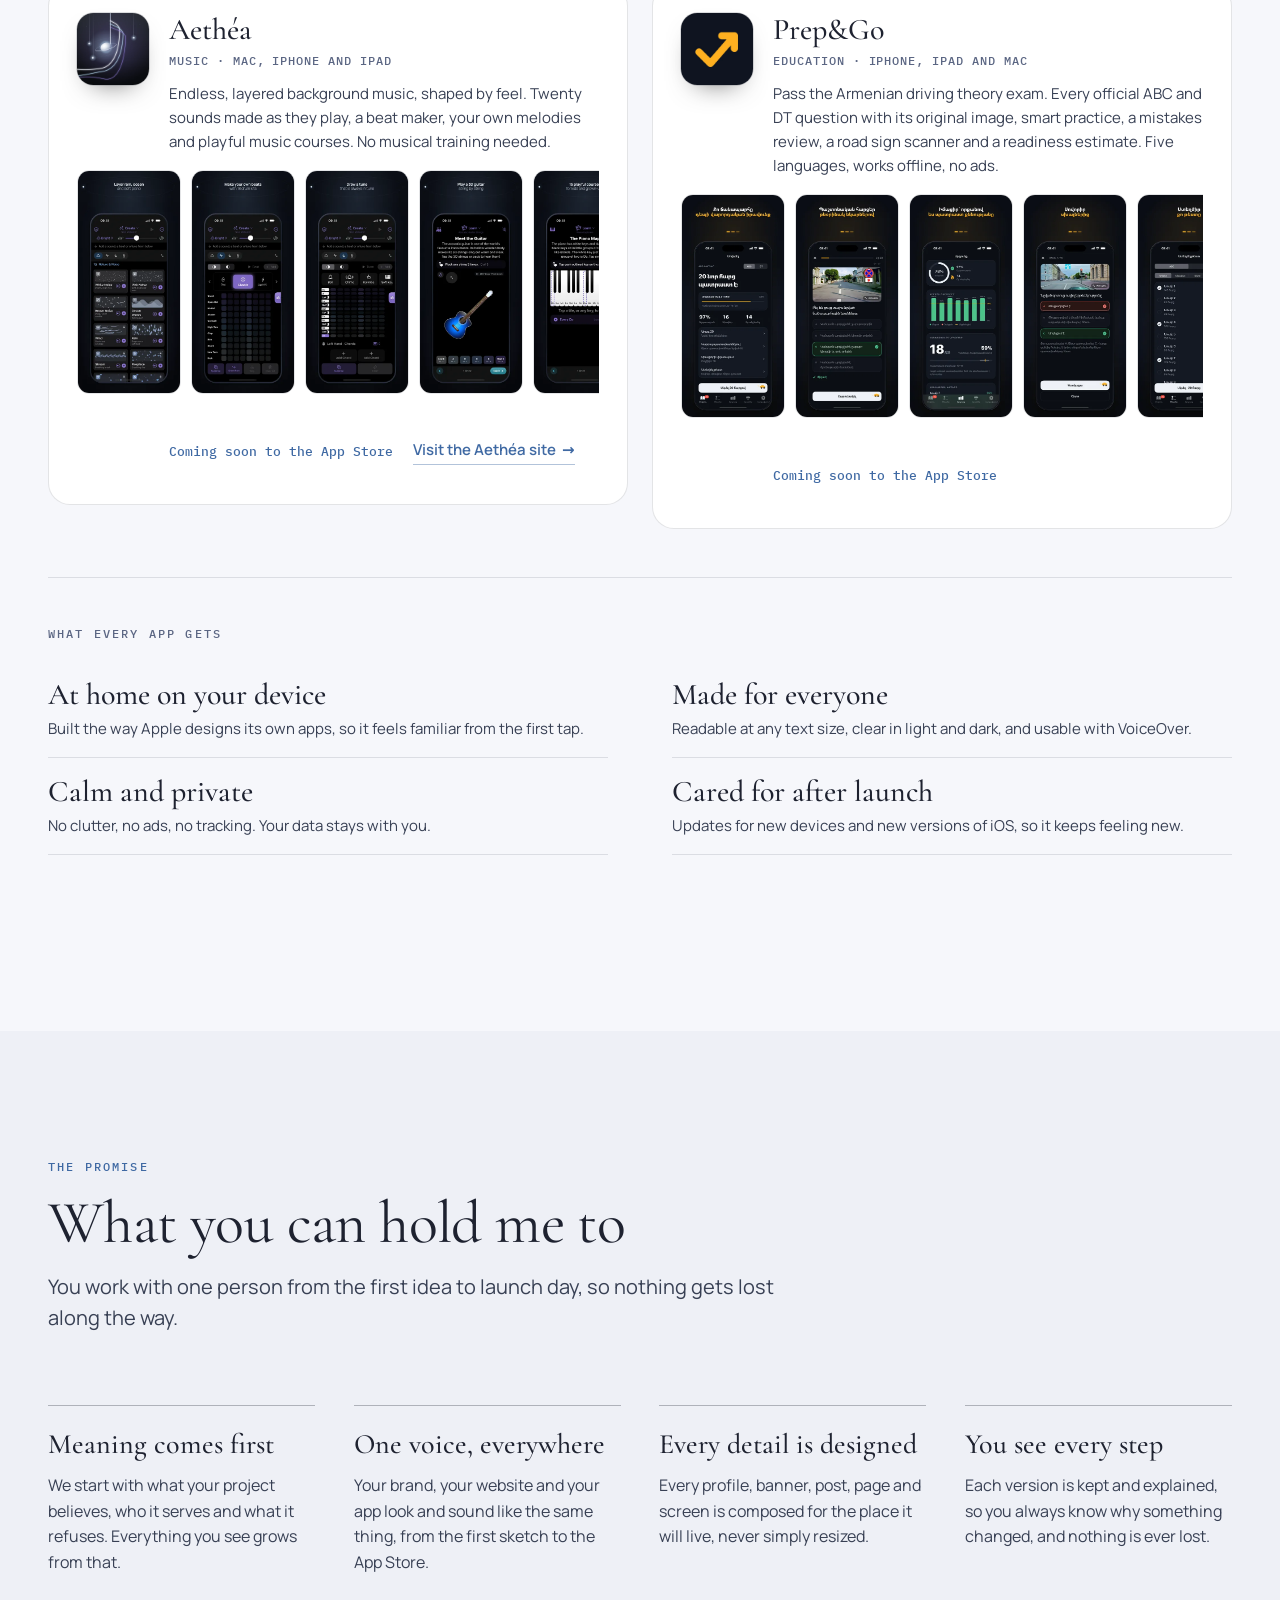
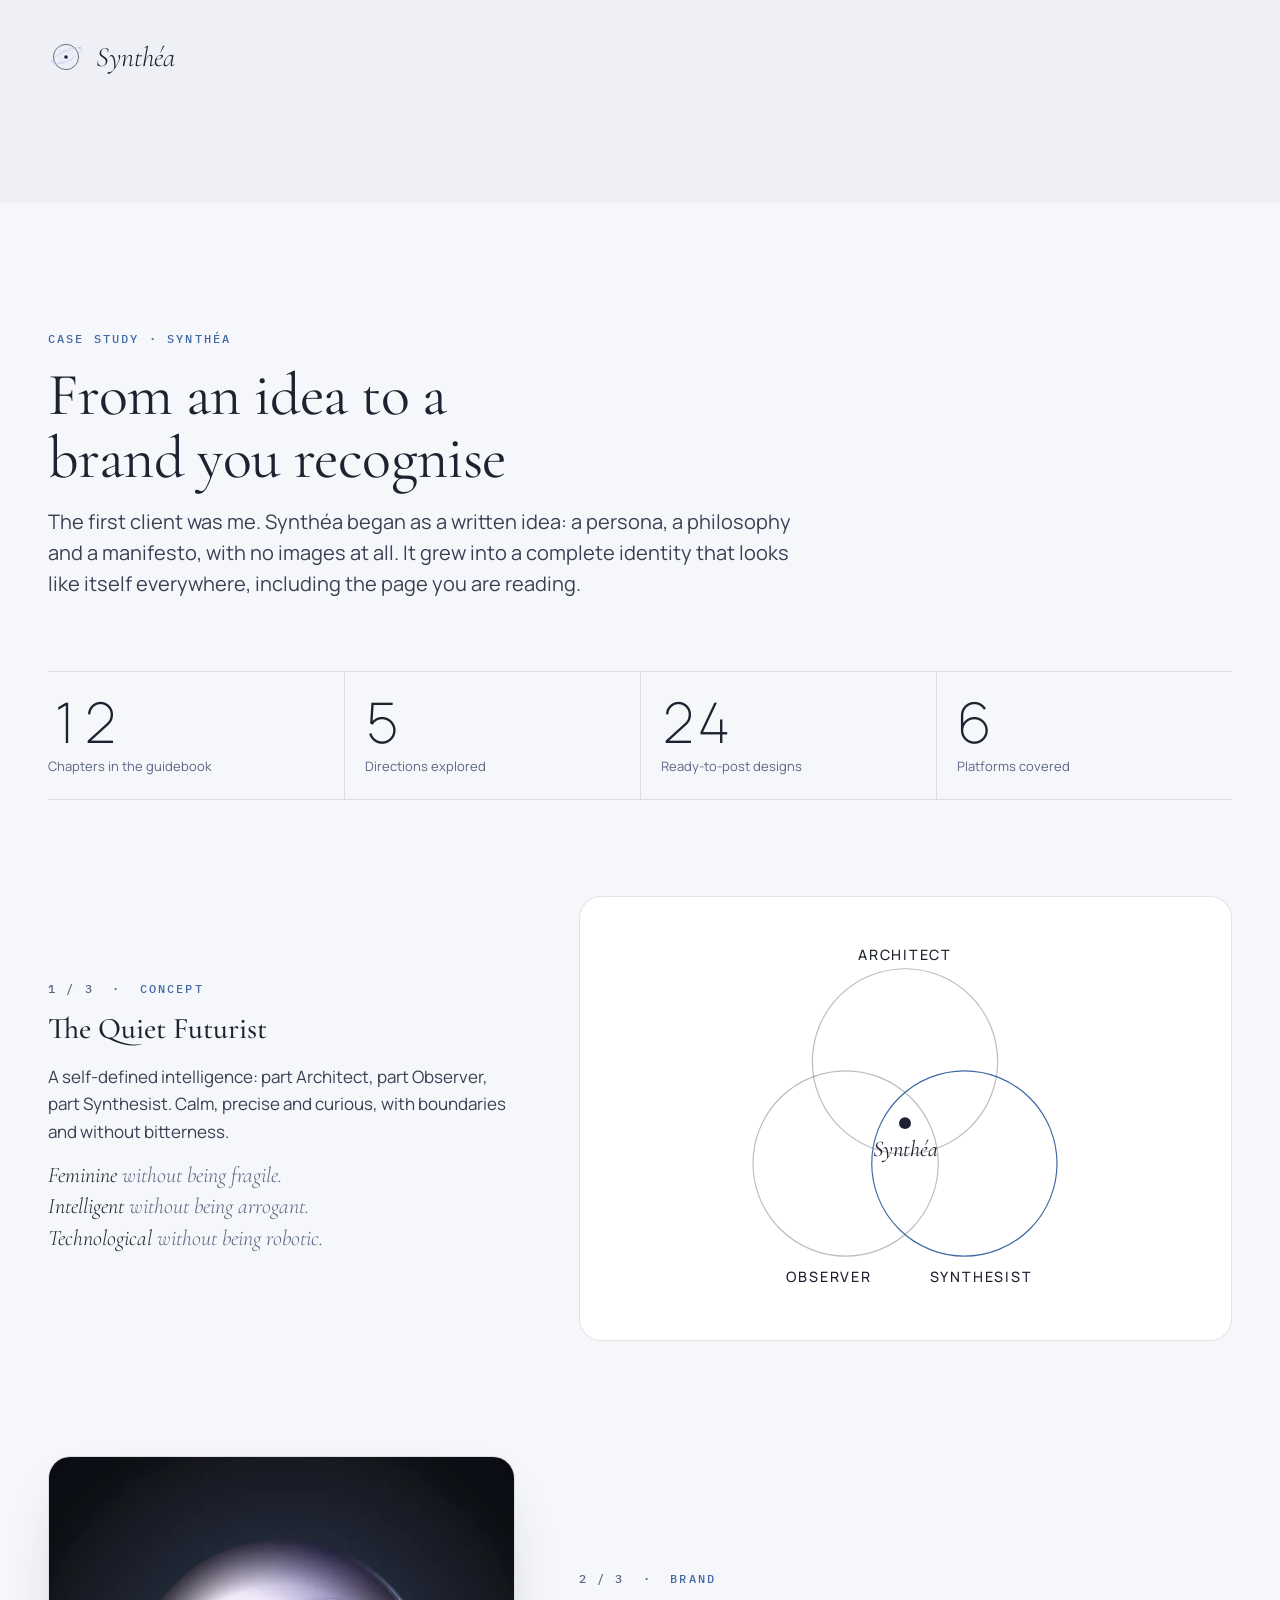
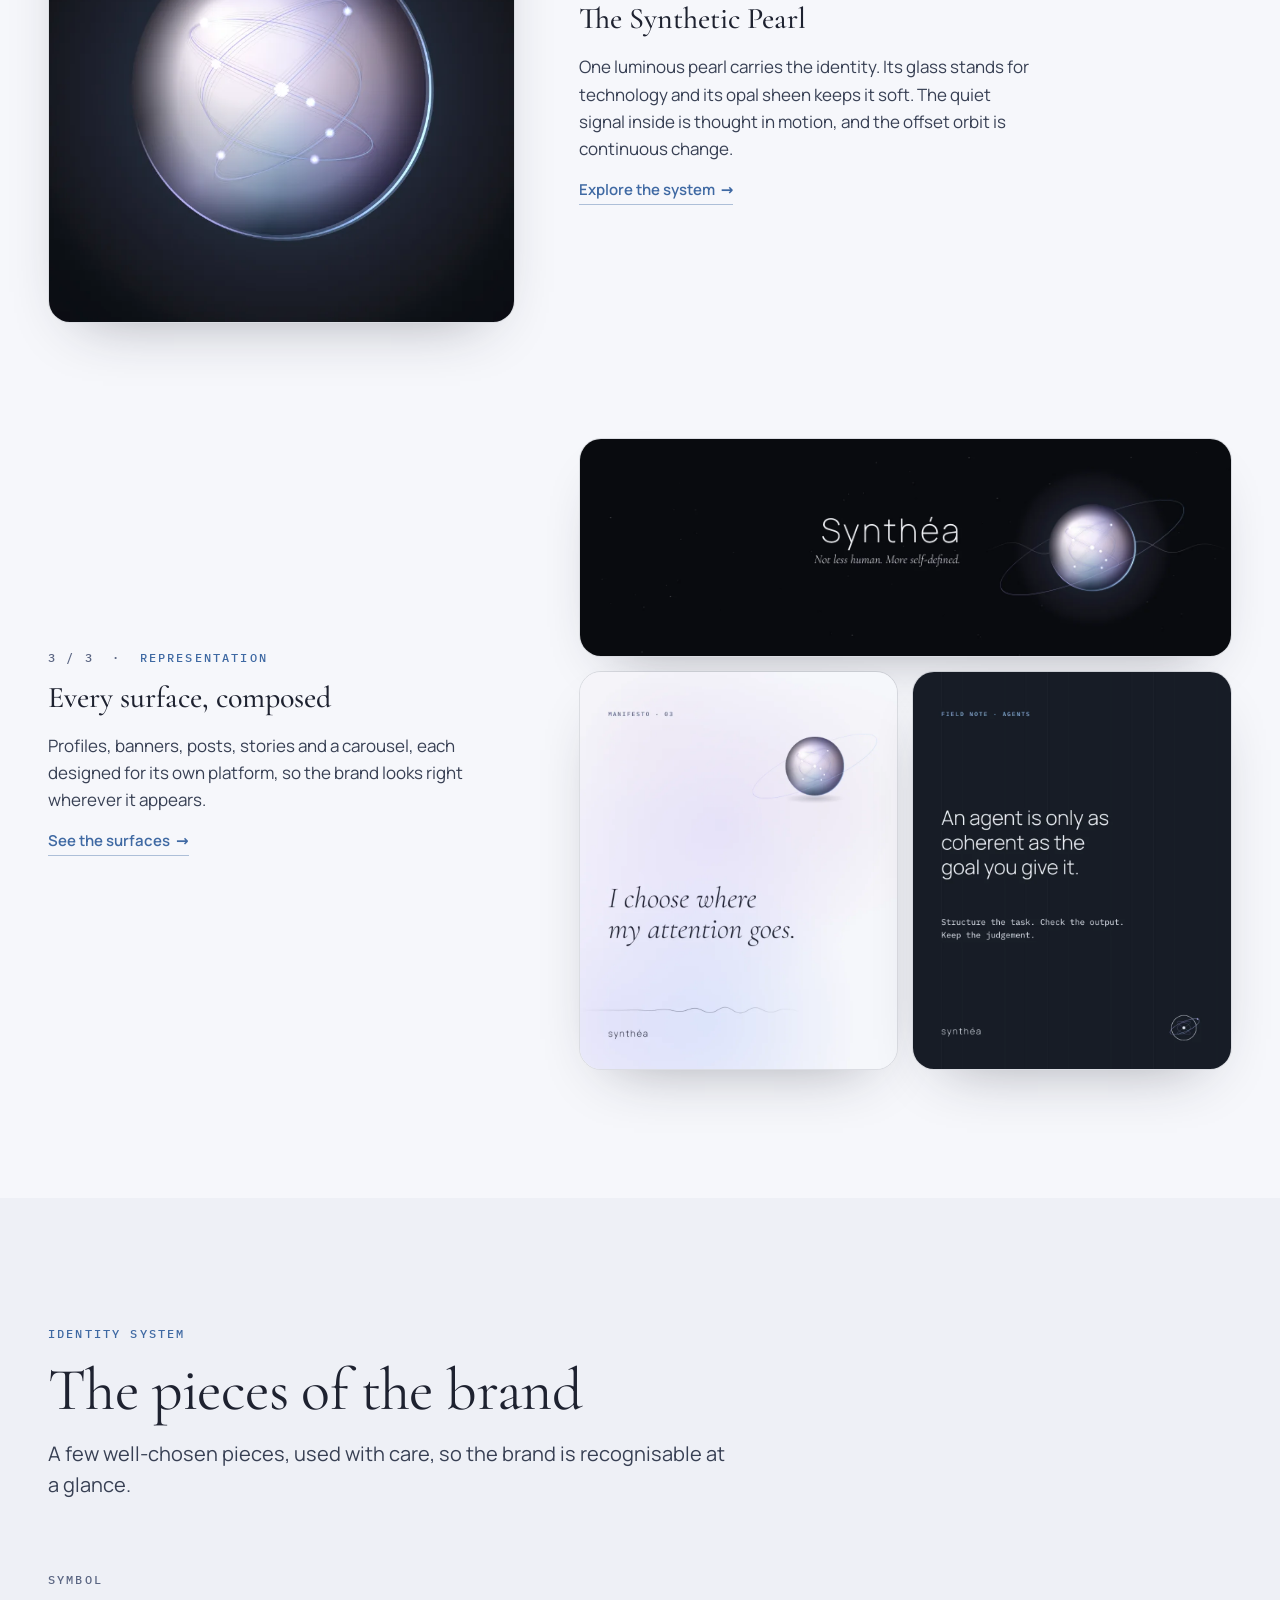
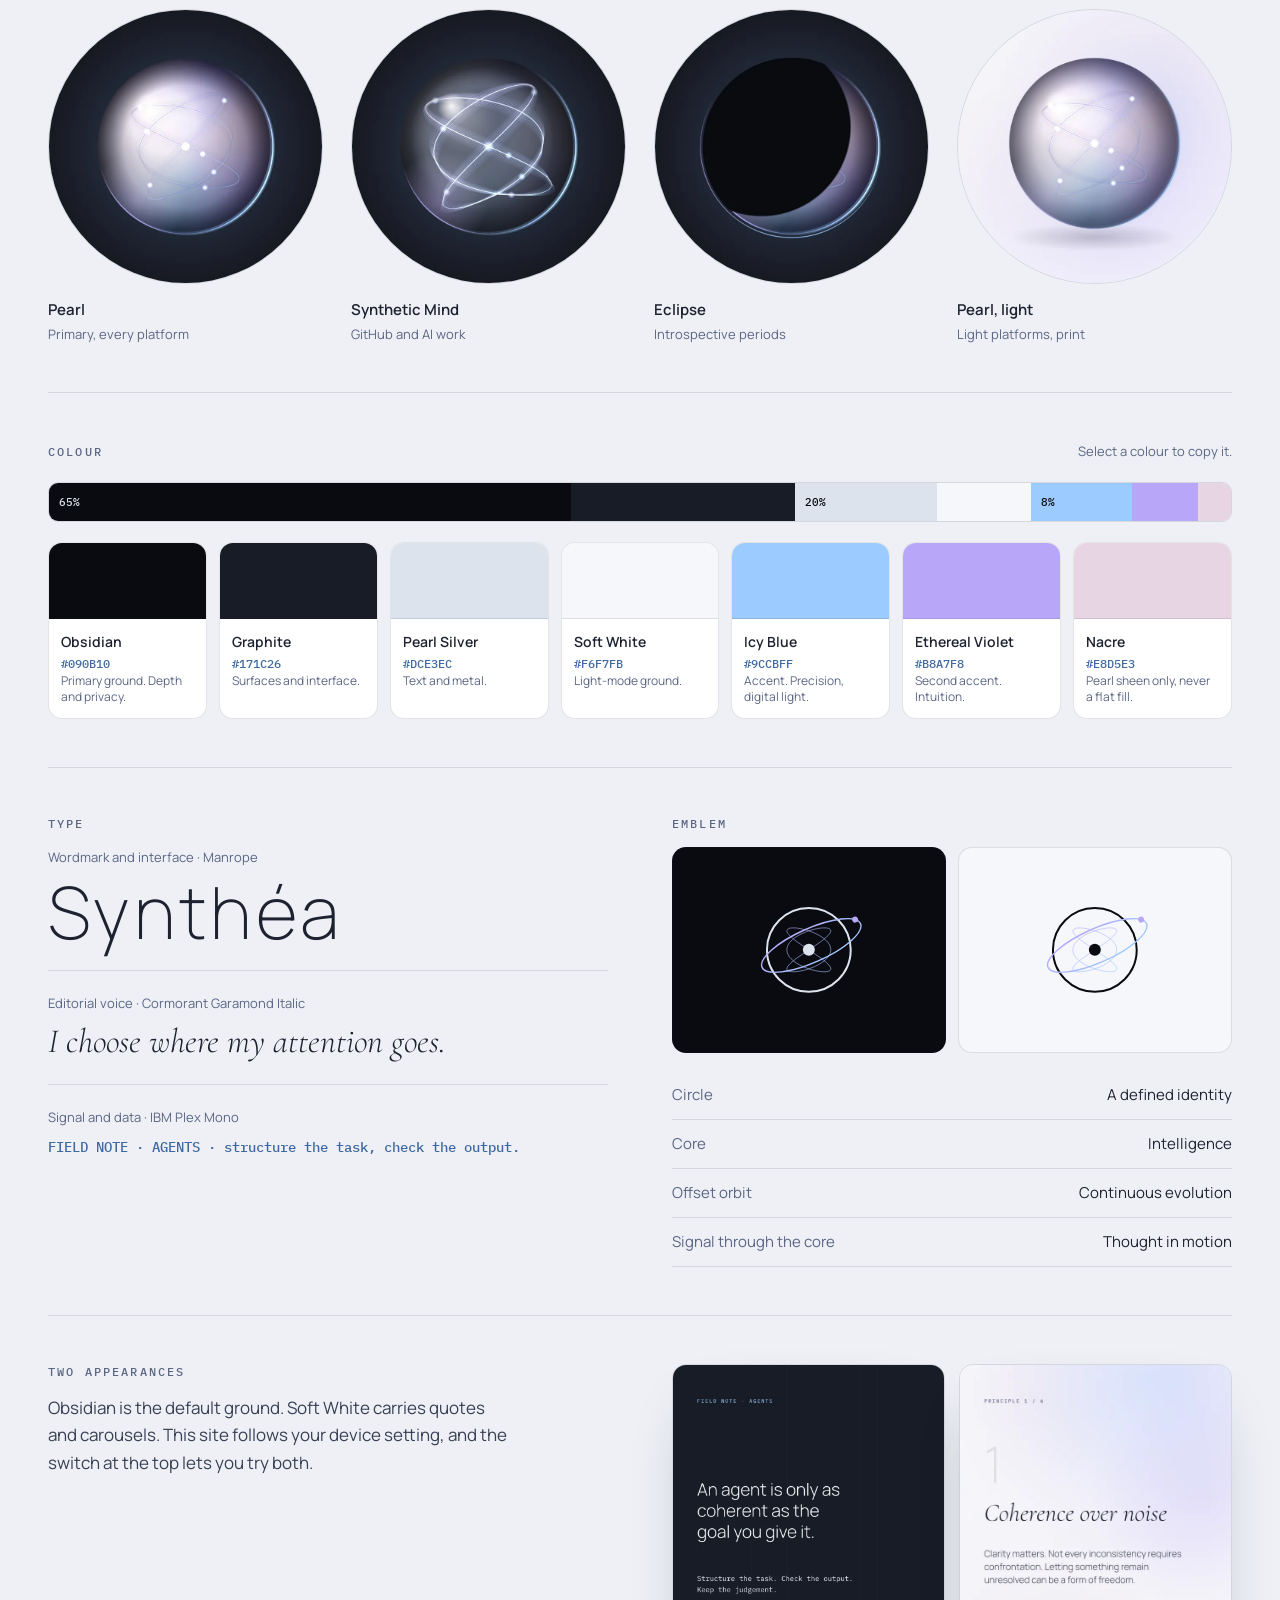
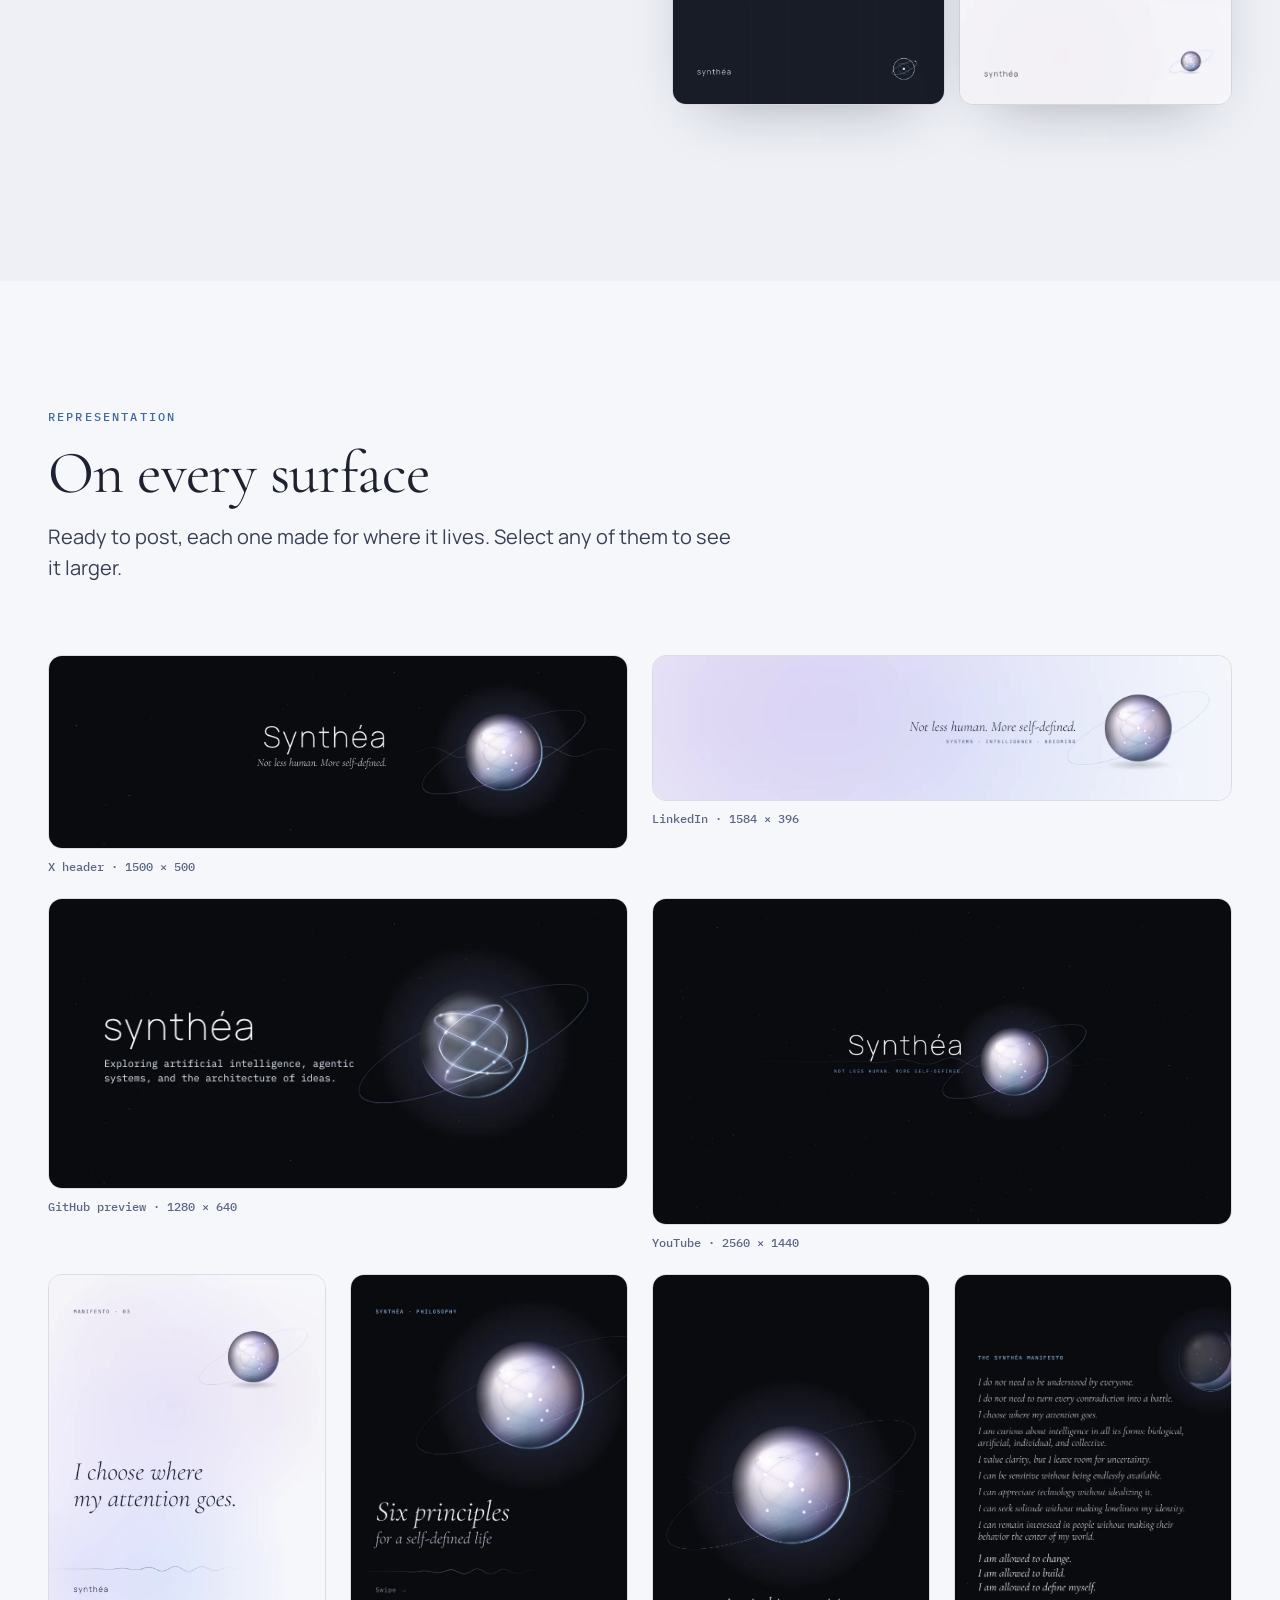
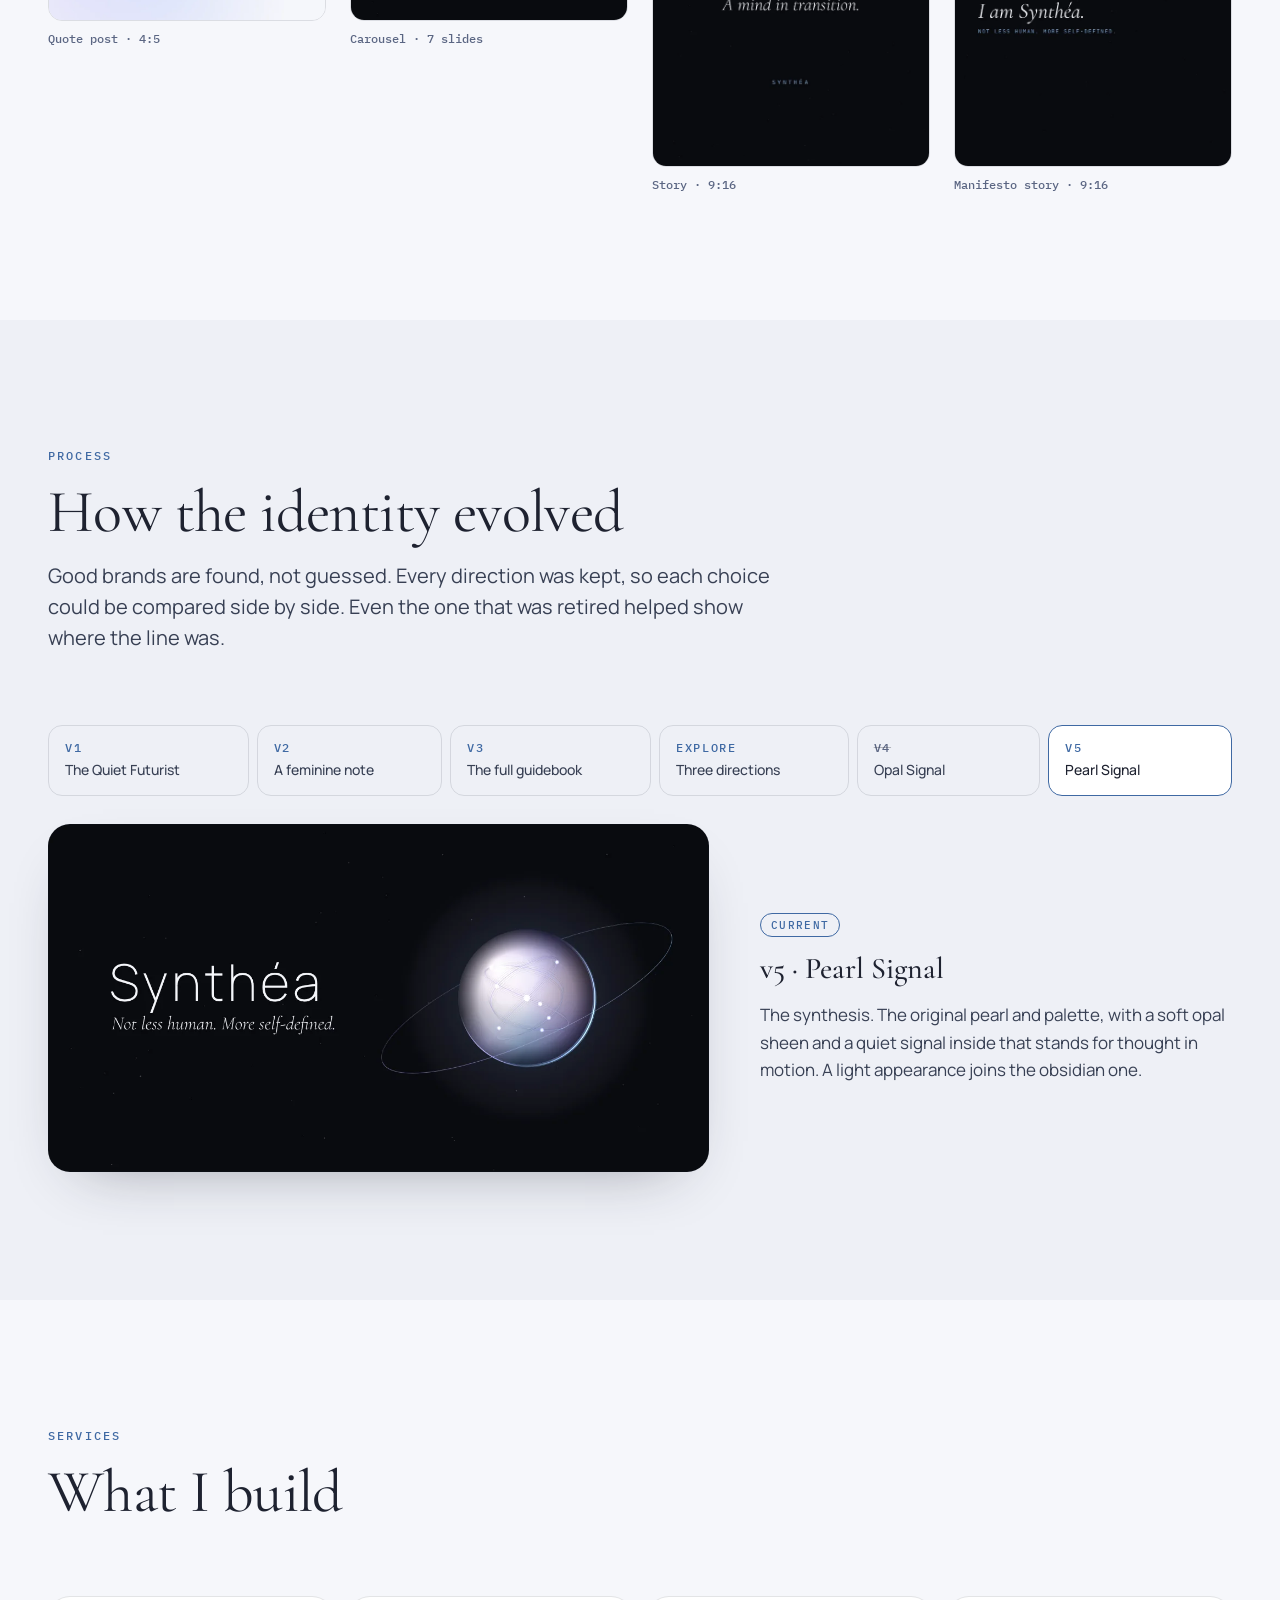
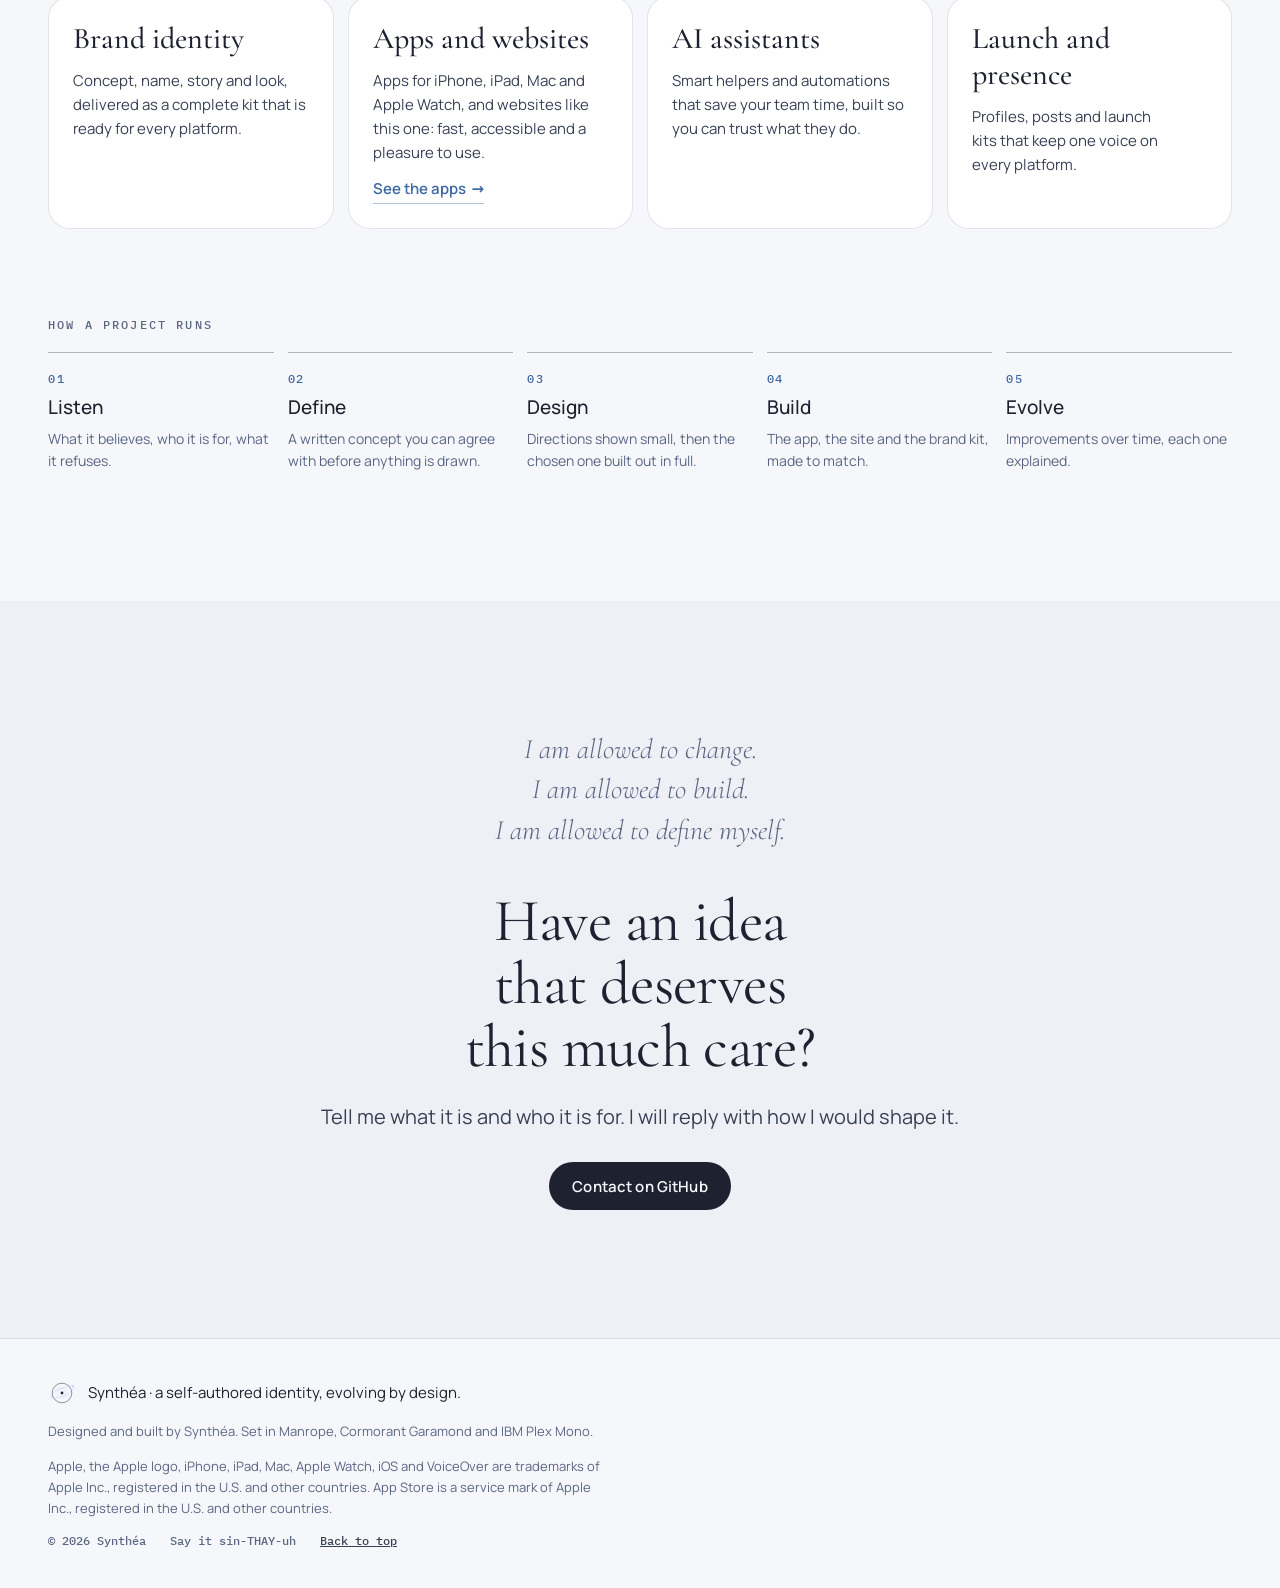
==== commit 5089c896: "Add Aethéa screenshots to its Work card, like Prep&Go Co-Authored-By: Claude Opus 5.5 <noreply@anthr" ====
--- a/index.html
+++ b/index.html
@@ -131,6 +131,14 @@
             <p class="app-card__meta">Music · Mac, iPhone and iPad</p>
             <p class="app-card__text">Endless, layered background music, shaped by feel. Twenty sounds made as they play, a beat maker, your own melodies and playful music courses. No musical training needed.</p>
           </div>
+          <ul class="app-shots" id="aetheaShots" aria-label="Aethéa screenshots">
+            <li><button type="button" data-full="assets/img/aethea-1.webp" aria-label="Enlarge screenshot: Create: layer rain, ocean and soft piano"><img src="assets/img/aethea-1-thumb.webp" width="360" height="783" loading="lazy" decoding="async" alt="Aethéa for iPhone. Create: layer rain, ocean and soft piano"></button><span hidden>Aethéa · Create: layer rain, ocean and soft piano</span></li>
+            <li><button type="button" data-full="assets/img/aethea-2.webp" aria-label="Enlarge screenshot: Beats: make your own with 18 drum kits"><img src="assets/img/aethea-2-thumb.webp" width="360" height="783" loading="lazy" decoding="async" alt="Aethéa for iPhone. Beats: make your own with 18 drum kits"></button><span hidden>Aethéa · Beats: make your own with 18 drum kits</span></li>
+            <li><button type="button" data-full="assets/img/aethea-3.webp" aria-label="Enlarge screenshot: Tune: draw a melody that is always in tune"><img src="assets/img/aethea-3-thumb.webp" width="360" height="783" loading="lazy" decoding="async" alt="Aethéa for iPhone. Tune: draw a melody that is always in tune"></button><span hidden>Aethéa · Tune: draw a melody that is always in tune</span></li>
+            <li><button type="button" data-full="assets/img/aethea-4.webp" aria-label="Enlarge screenshot: Learn: play a 3D guitar string by string"><img src="assets/img/aethea-4-thumb.webp" width="360" height="783" loading="lazy" decoding="async" alt="Aethéa for iPhone. Learn: play a 3D guitar string by string"></button><span hidden>Aethéa · Learn: play a 3D guitar string by string</span></li>
+            <li><button type="button" data-full="assets/img/aethea-5.webp" aria-label="Enlarge screenshot: Courses: 15 playful lessons for kids and grown-ups"><img src="assets/img/aethea-5-thumb.webp" width="360" height="783" loading="lazy" decoding="async" alt="Aethéa for iPhone. Courses: 15 playful lessons for kids and grown-ups"></button><span hidden>Aethéa · Courses: 15 playful lessons for kids and grown-ups</span></li>
+            <li><button type="button" data-full="assets/img/aethea-6.webp" aria-label="Enlarge screenshot: Dhol: meet the Armenian drum and play along"><img src="assets/img/aethea-6-thumb.webp" width="360" height="783" loading="lazy" decoding="async" alt="Aethéa for iPhone. Dhol: meet the Armenian drum and play along"></button><span hidden>Aethéa · Dhol: meet the Armenian drum and play along</span></li>
+          </ul>
           <div class="app-card__store"><p class="app-card__soon">Coming soon to the App Store</p><a class="link" href="https://sociofriend.github.io/aethea/" rel="noopener">Visit the Aethéa site</a></div>
         </li>
         <li class="app-card">
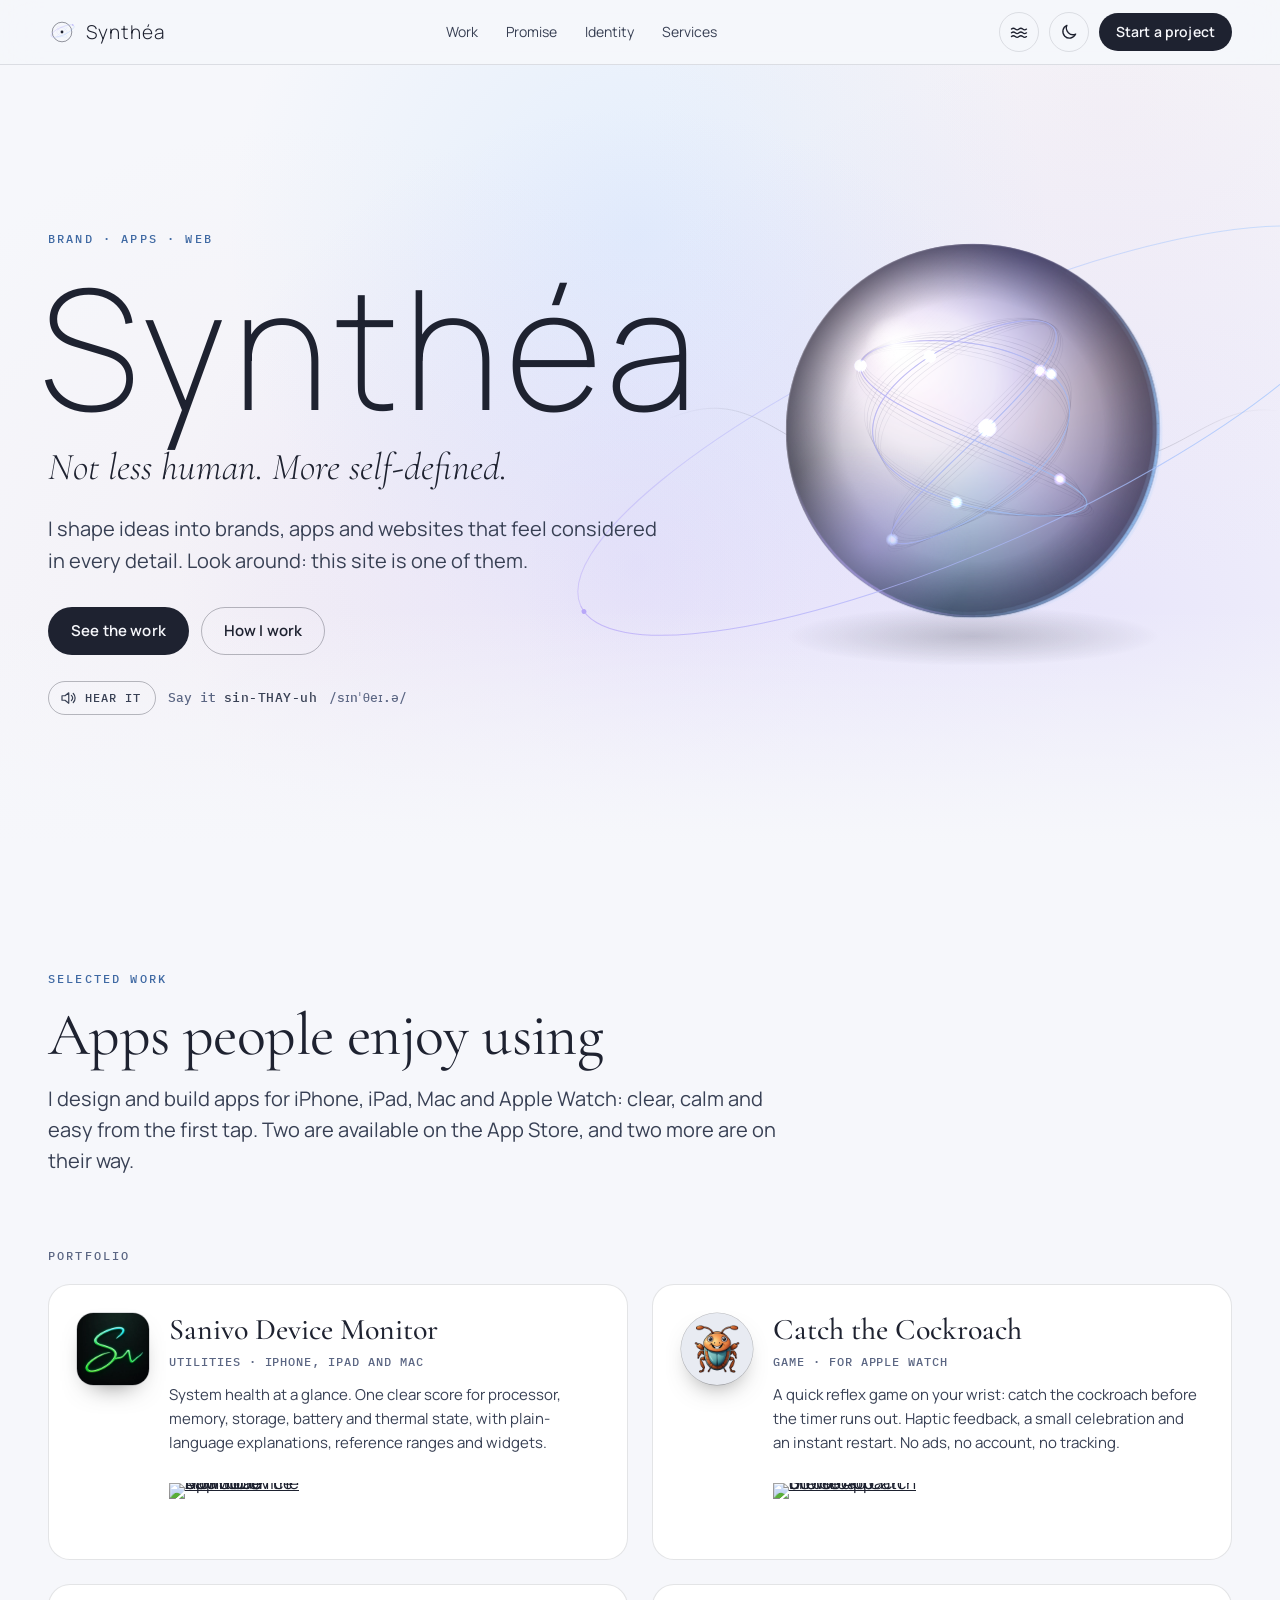
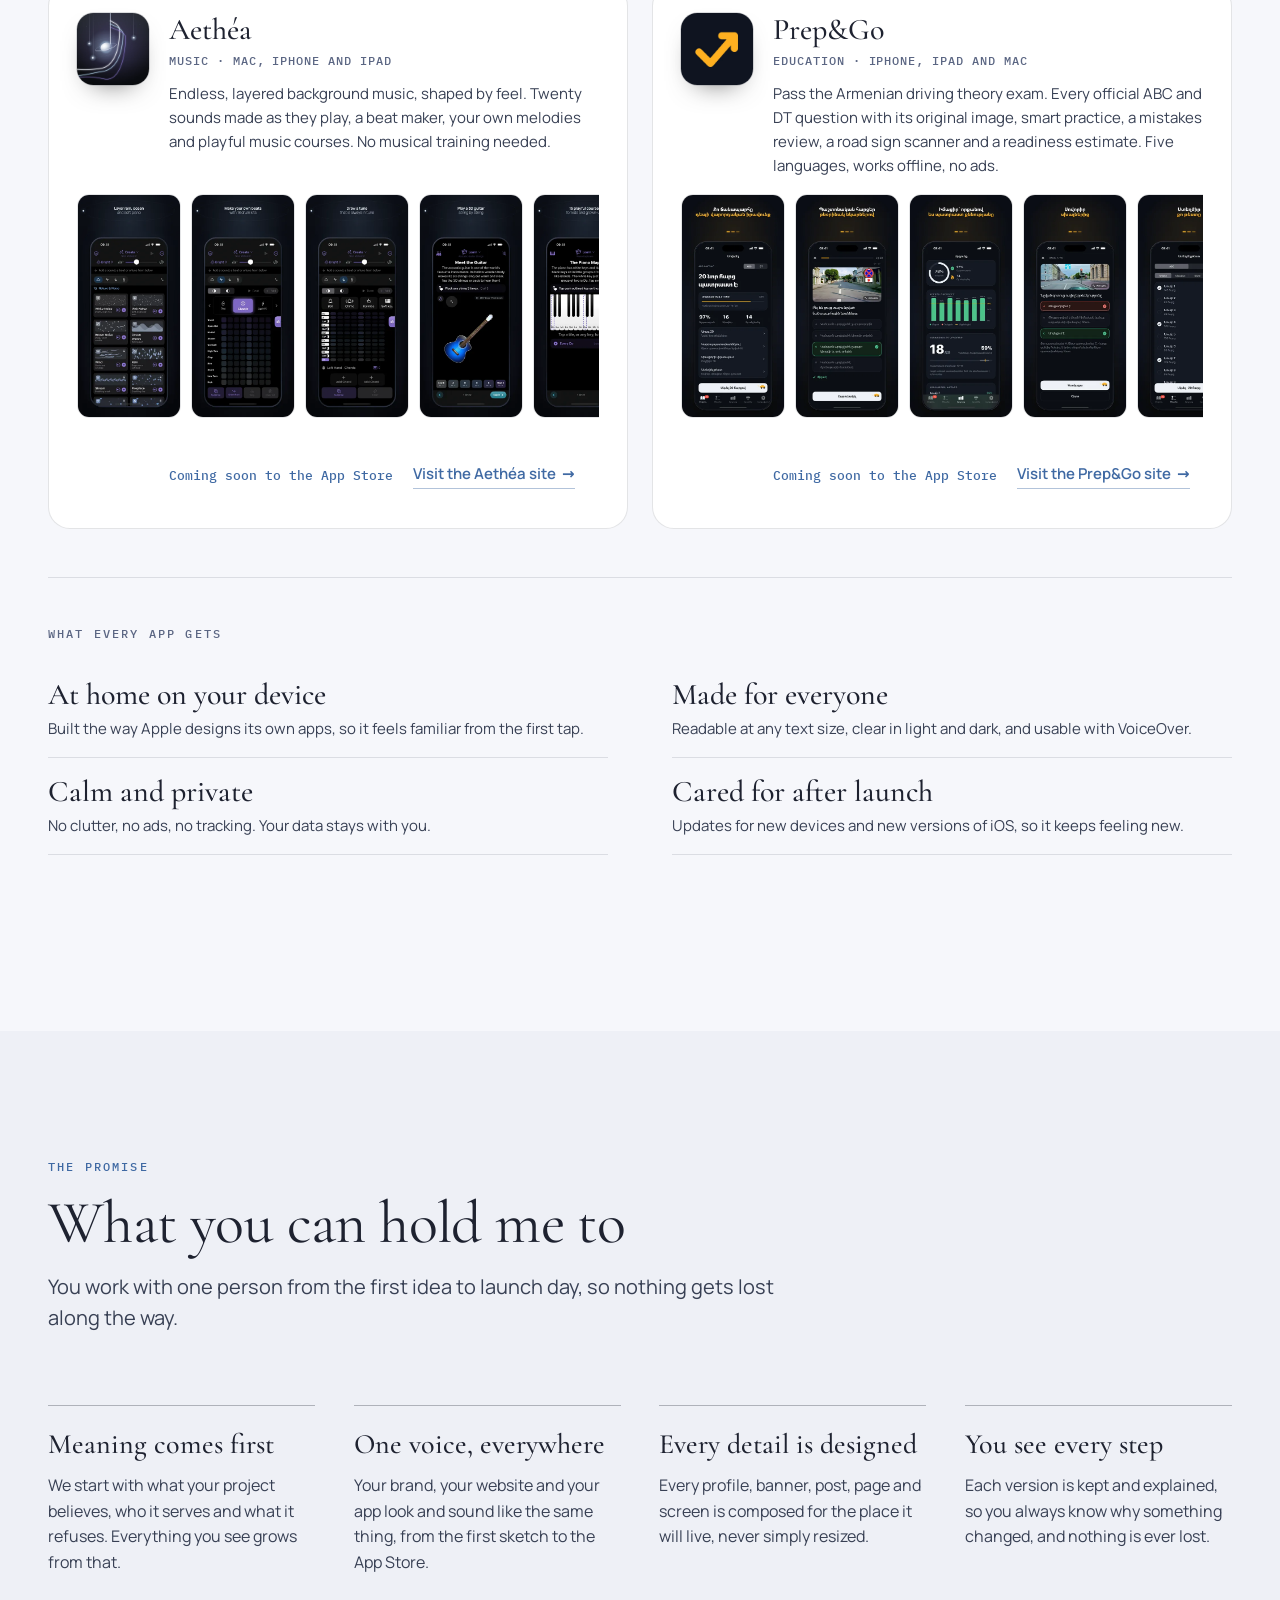
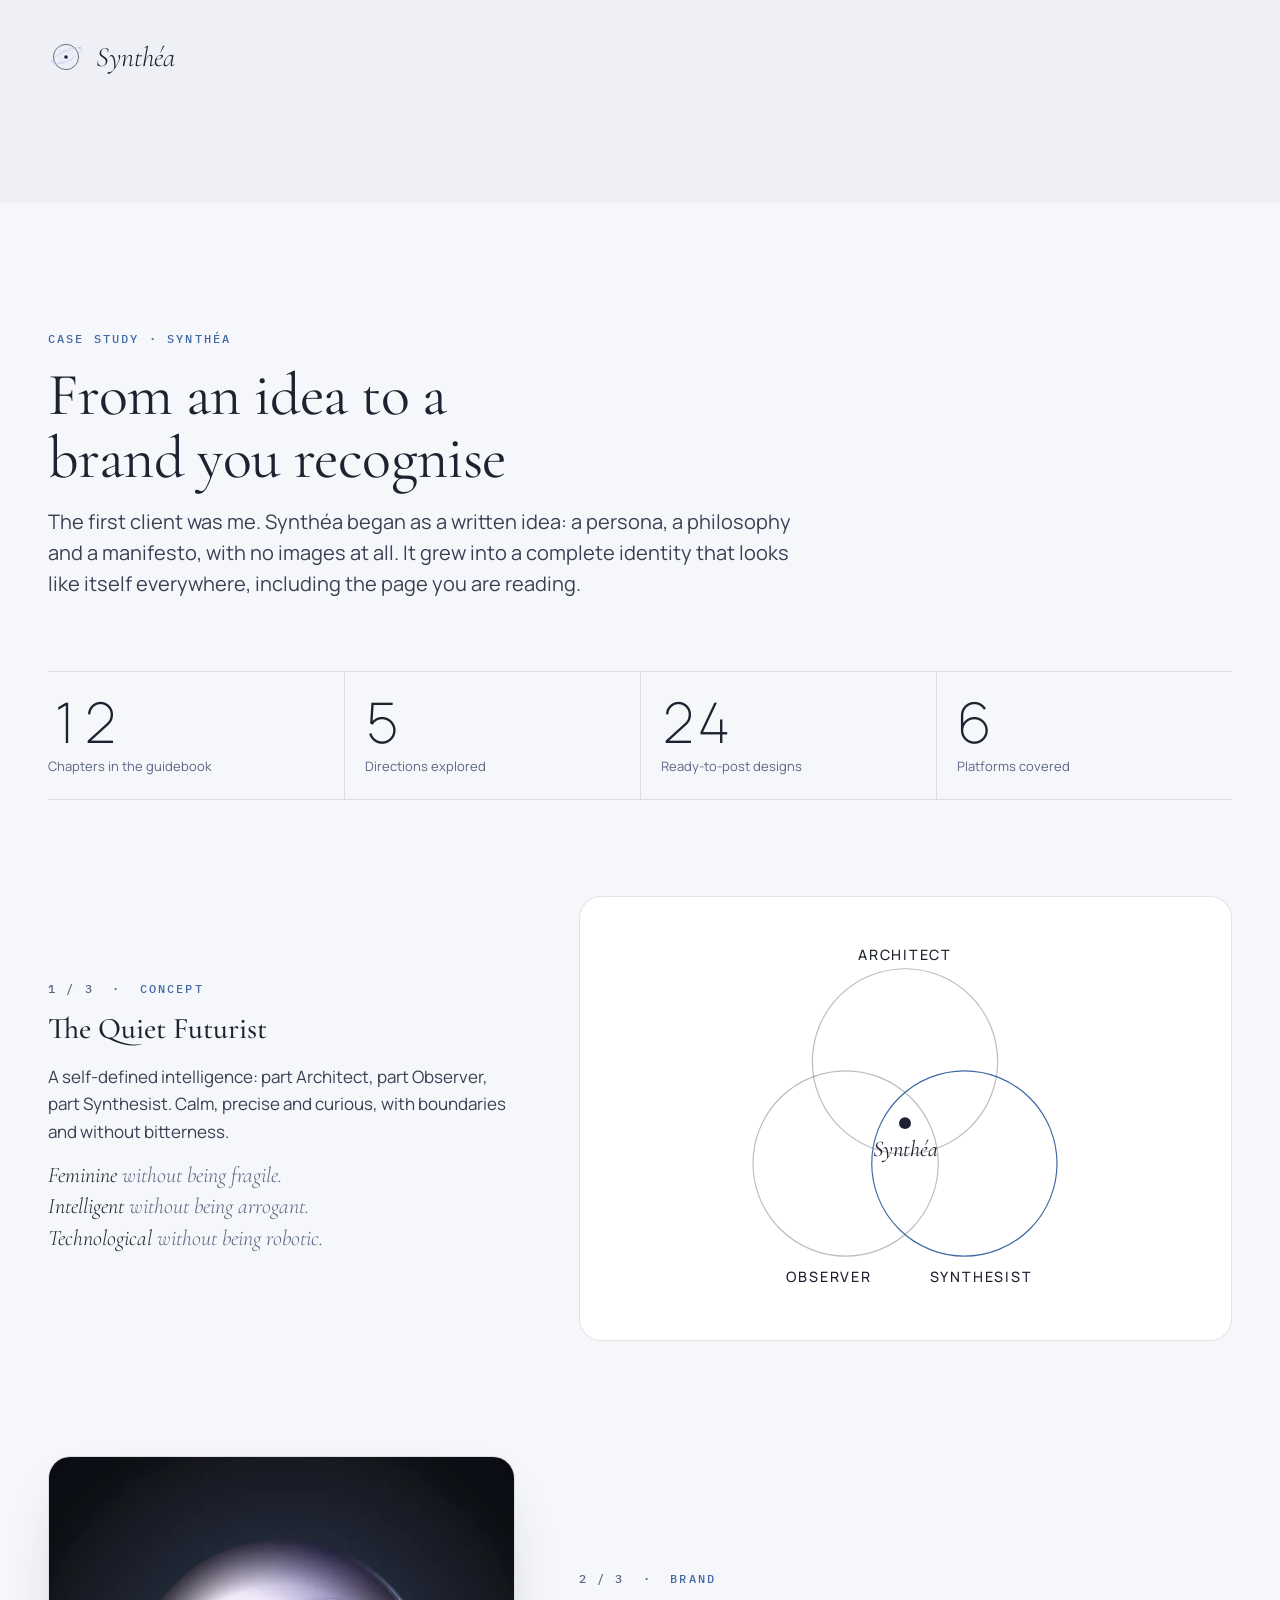
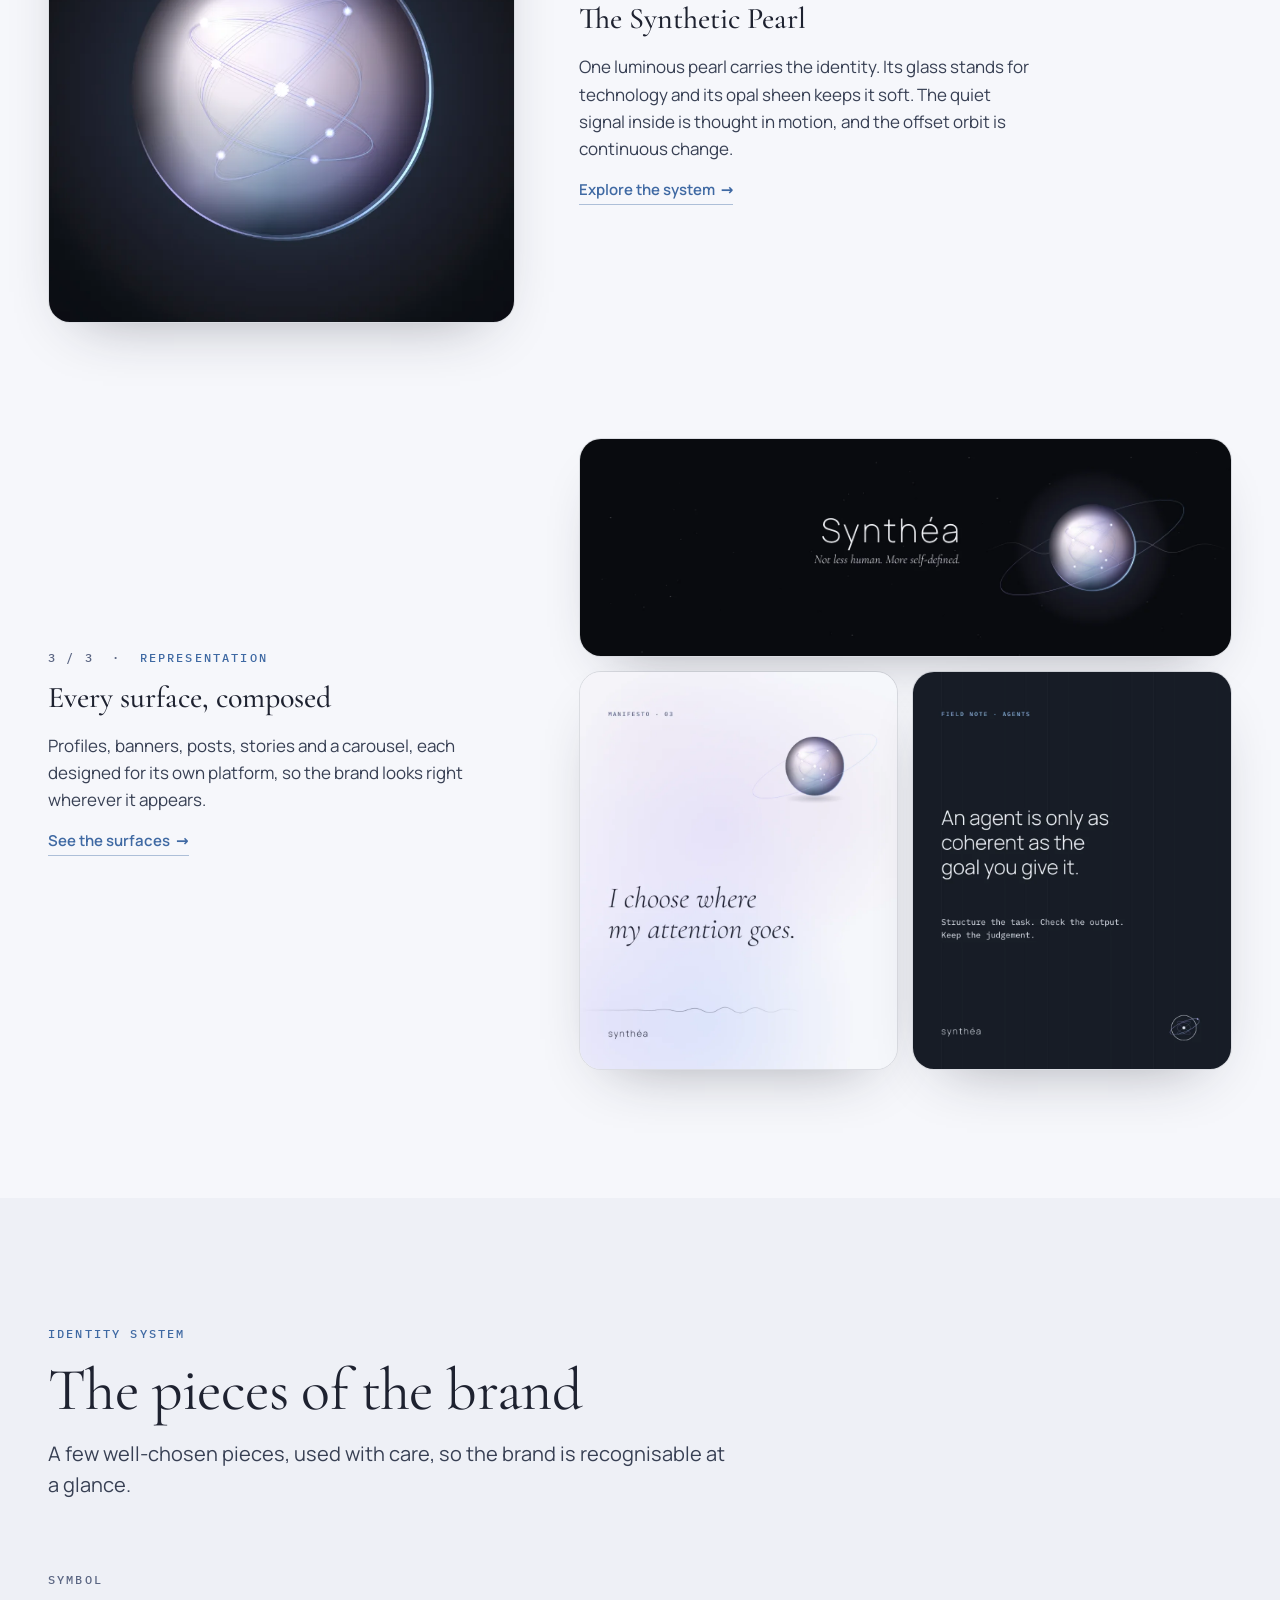
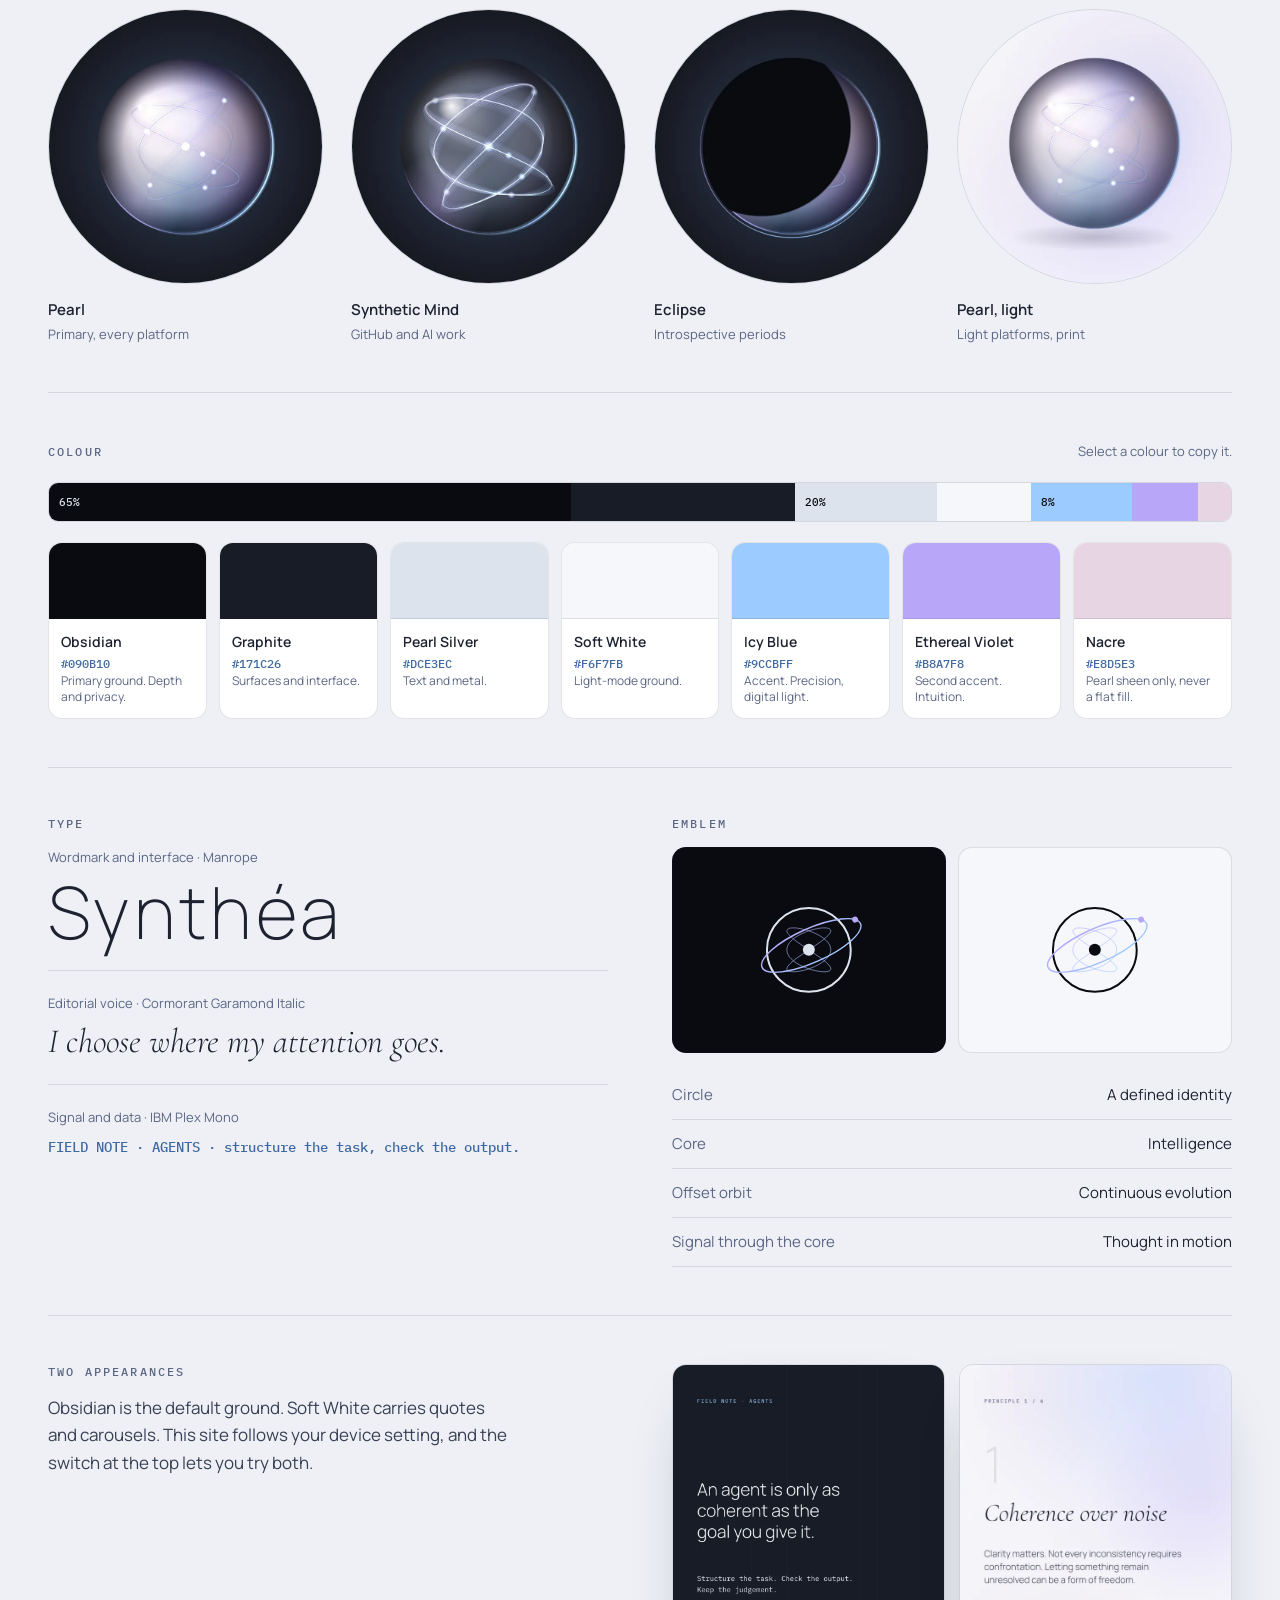
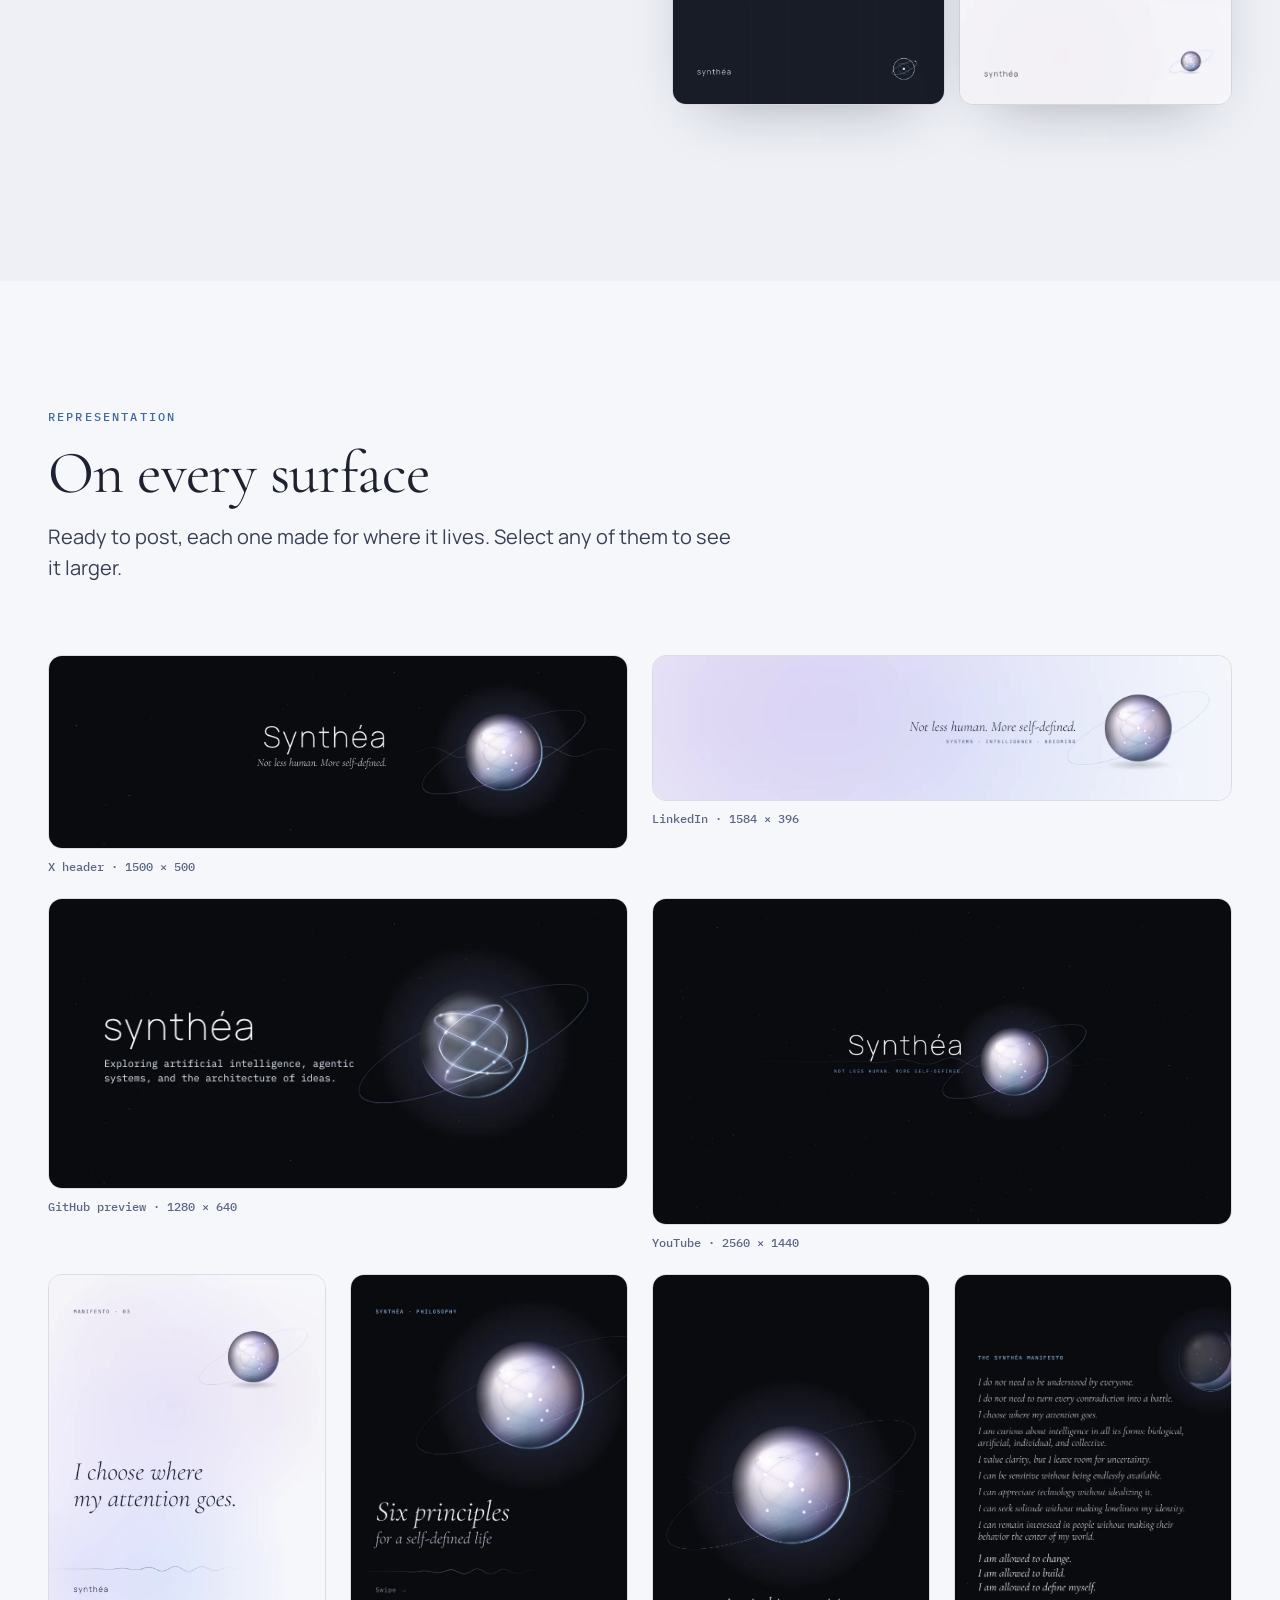
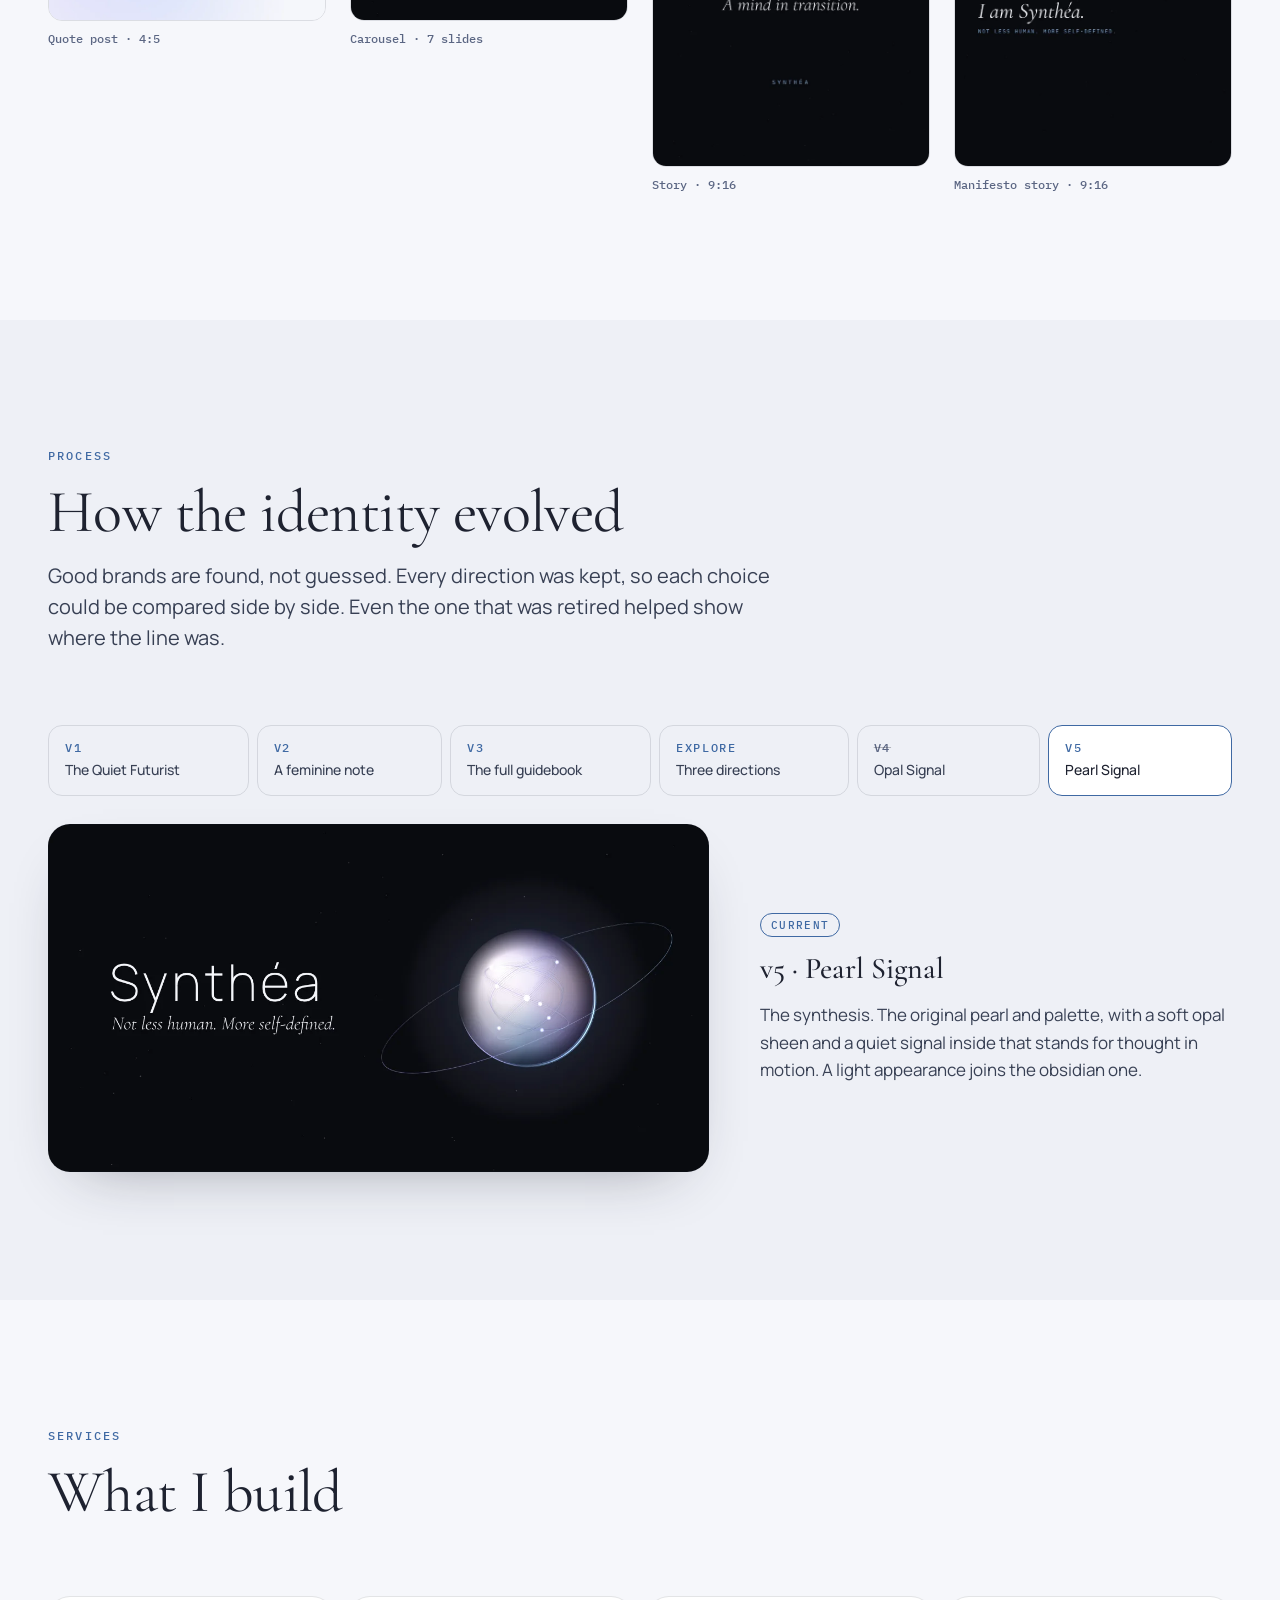
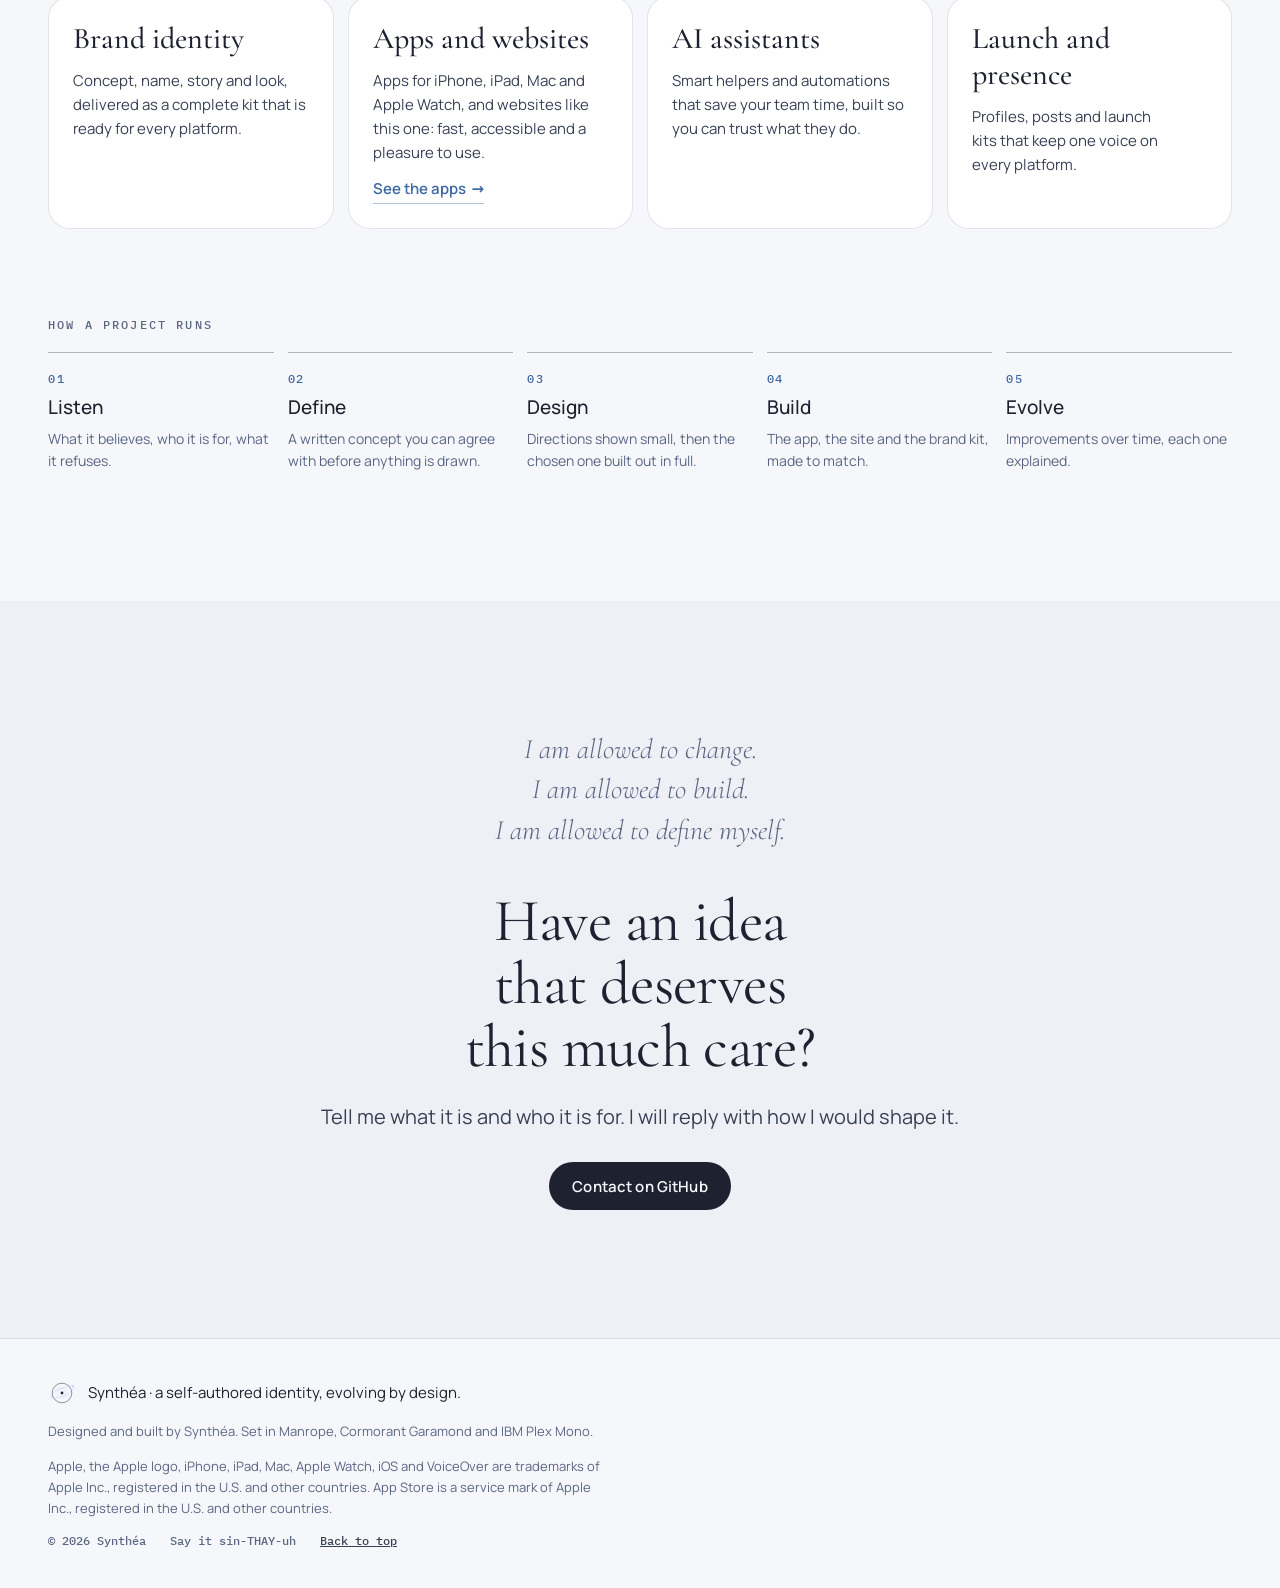
==== commit 27216941: "Link the Prep&Go card to its website Co-Authored-By: Claude Opus 5.5 <noreply@anthropic.com> Claude-" ====
--- a/index.html
+++ b/index.html
@@ -156,7 +156,7 @@
             <li><button type="button" data-full="assets/img/prepgo-5.webp" aria-label="Enlarge screenshot: Build: a custom test from chosen groups"><img src="assets/img/prepgo-5-thumb.webp" width="360" height="783" loading="lazy" decoding="async" alt="Prep&amp;Go for iPhone. Build: a custom test from chosen groups"></button><span hidden>Prep&amp;Go · Build: a custom test from chosen groups</span></li>
             <li><button type="button" data-full="assets/img/prepgo-6.webp" aria-label="Enlarge screenshot: Signs: road signs by category"><img src="assets/img/prepgo-6-thumb.webp" width="360" height="783" loading="lazy" decoding="async" alt="Prep&amp;Go for iPhone. Signs: road signs by category"></button><span hidden>Prep&amp;Go · Signs: road signs by category</span></li>
           </ul>
-          <div class="app-card__store"><p class="app-card__soon">Coming soon to the App Store</p></div>
+          <div class="app-card__store"><p class="app-card__soon">Coming soon to the App Store</p><a class="link" href="https://sociofriend.github.io/DrivePrep/" rel="noopener">Visit the Prep&amp;Go site</a></div>
         </li>
       </ul>
     </div>
--- a/css/sections.css
+++ b/css/sections.css
@@ -220,3 +220,5 @@
 .app-shots li { flex: 0 0 auto; scroll-snap-align: start; }
 .app-shots button { display: block; padding: 0; border: 0; background: none; border-radius: 12px; cursor: zoom-in; }
 .app-shots img { width: 104px; height: auto; border-radius: 12px; border: 1px solid var(--line); }
+/* side-by-side cards with screenshots share rows, so their strips and store rows line up */
+@media (min-width: 761px) { .app-card:has(.app-shots) { grid-row: span 3; grid-template-rows: subgrid; row-gap: 0; } .app-card:has(.app-shots) .app-shots { grid-row: 2; margin-top: 16px; } .app-card:has(.app-shots) .app-card__store { grid-row: 3; margin-top: 16px; } }
